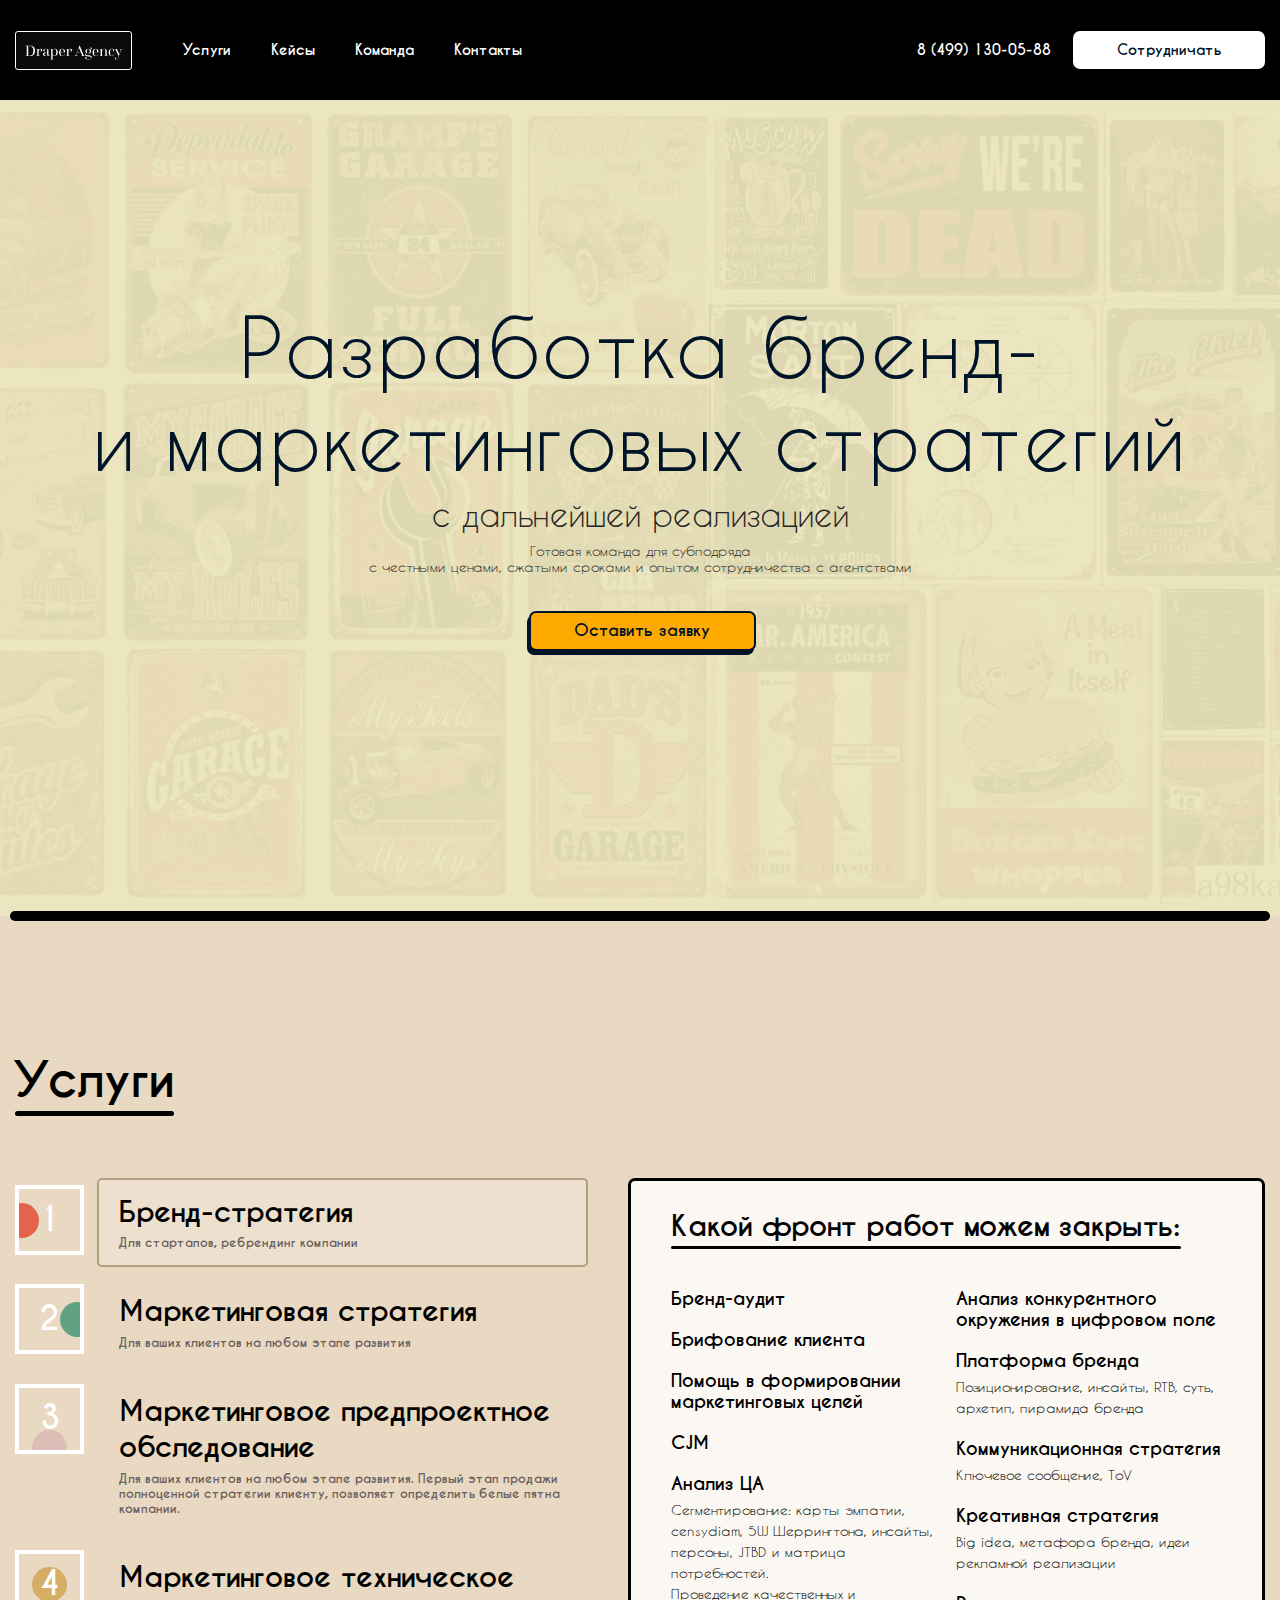
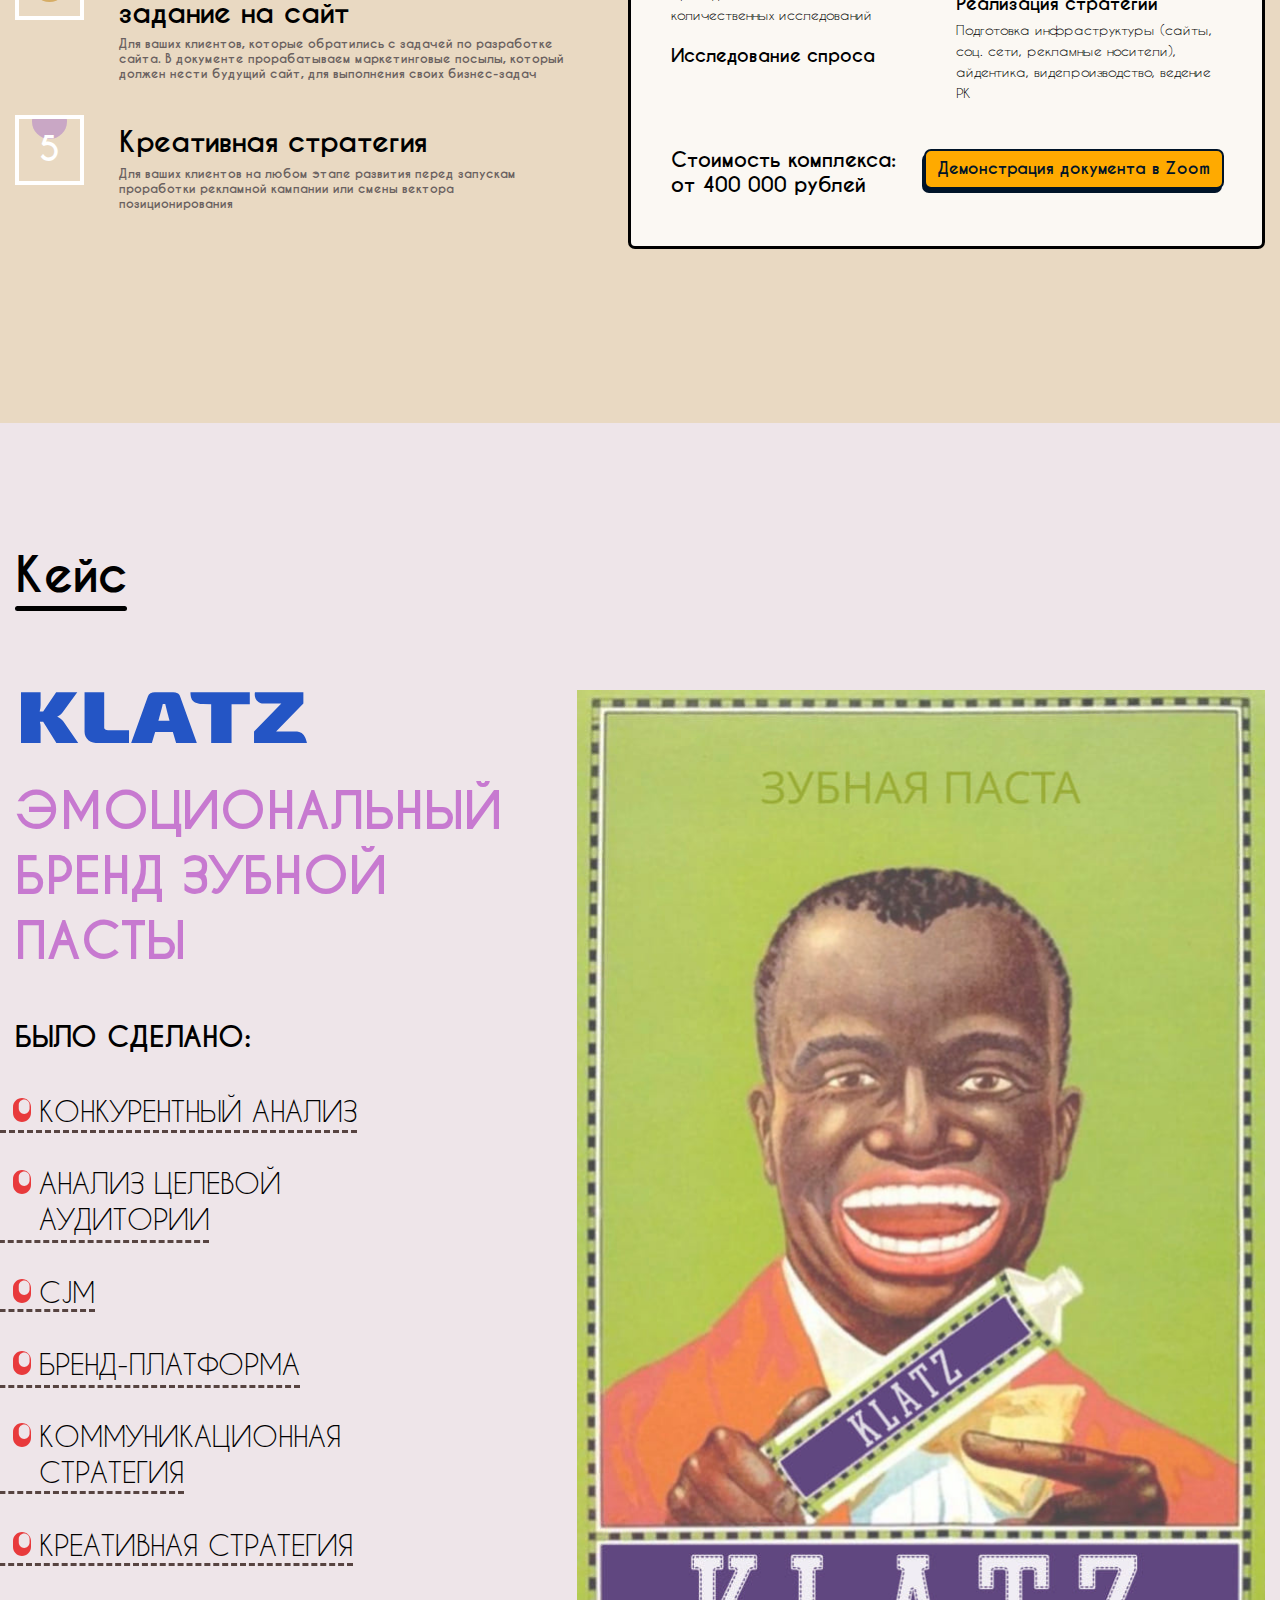
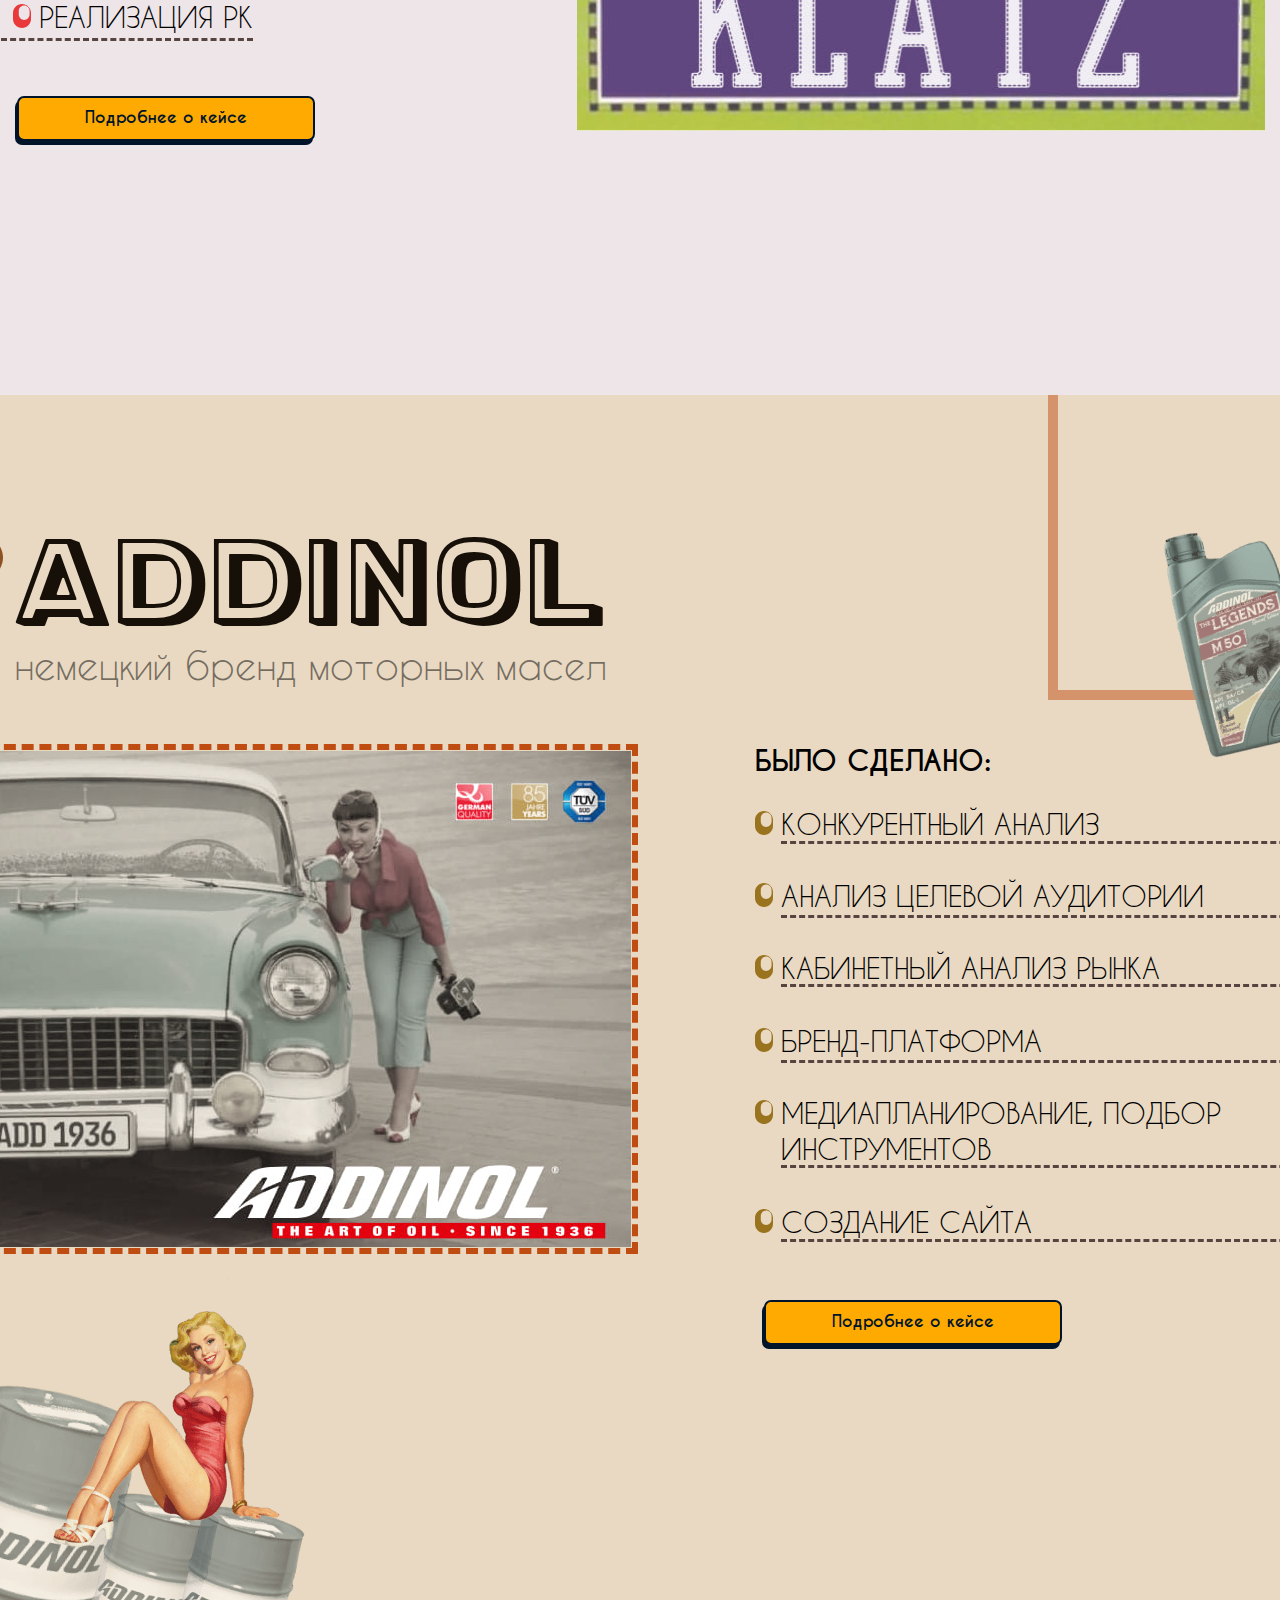
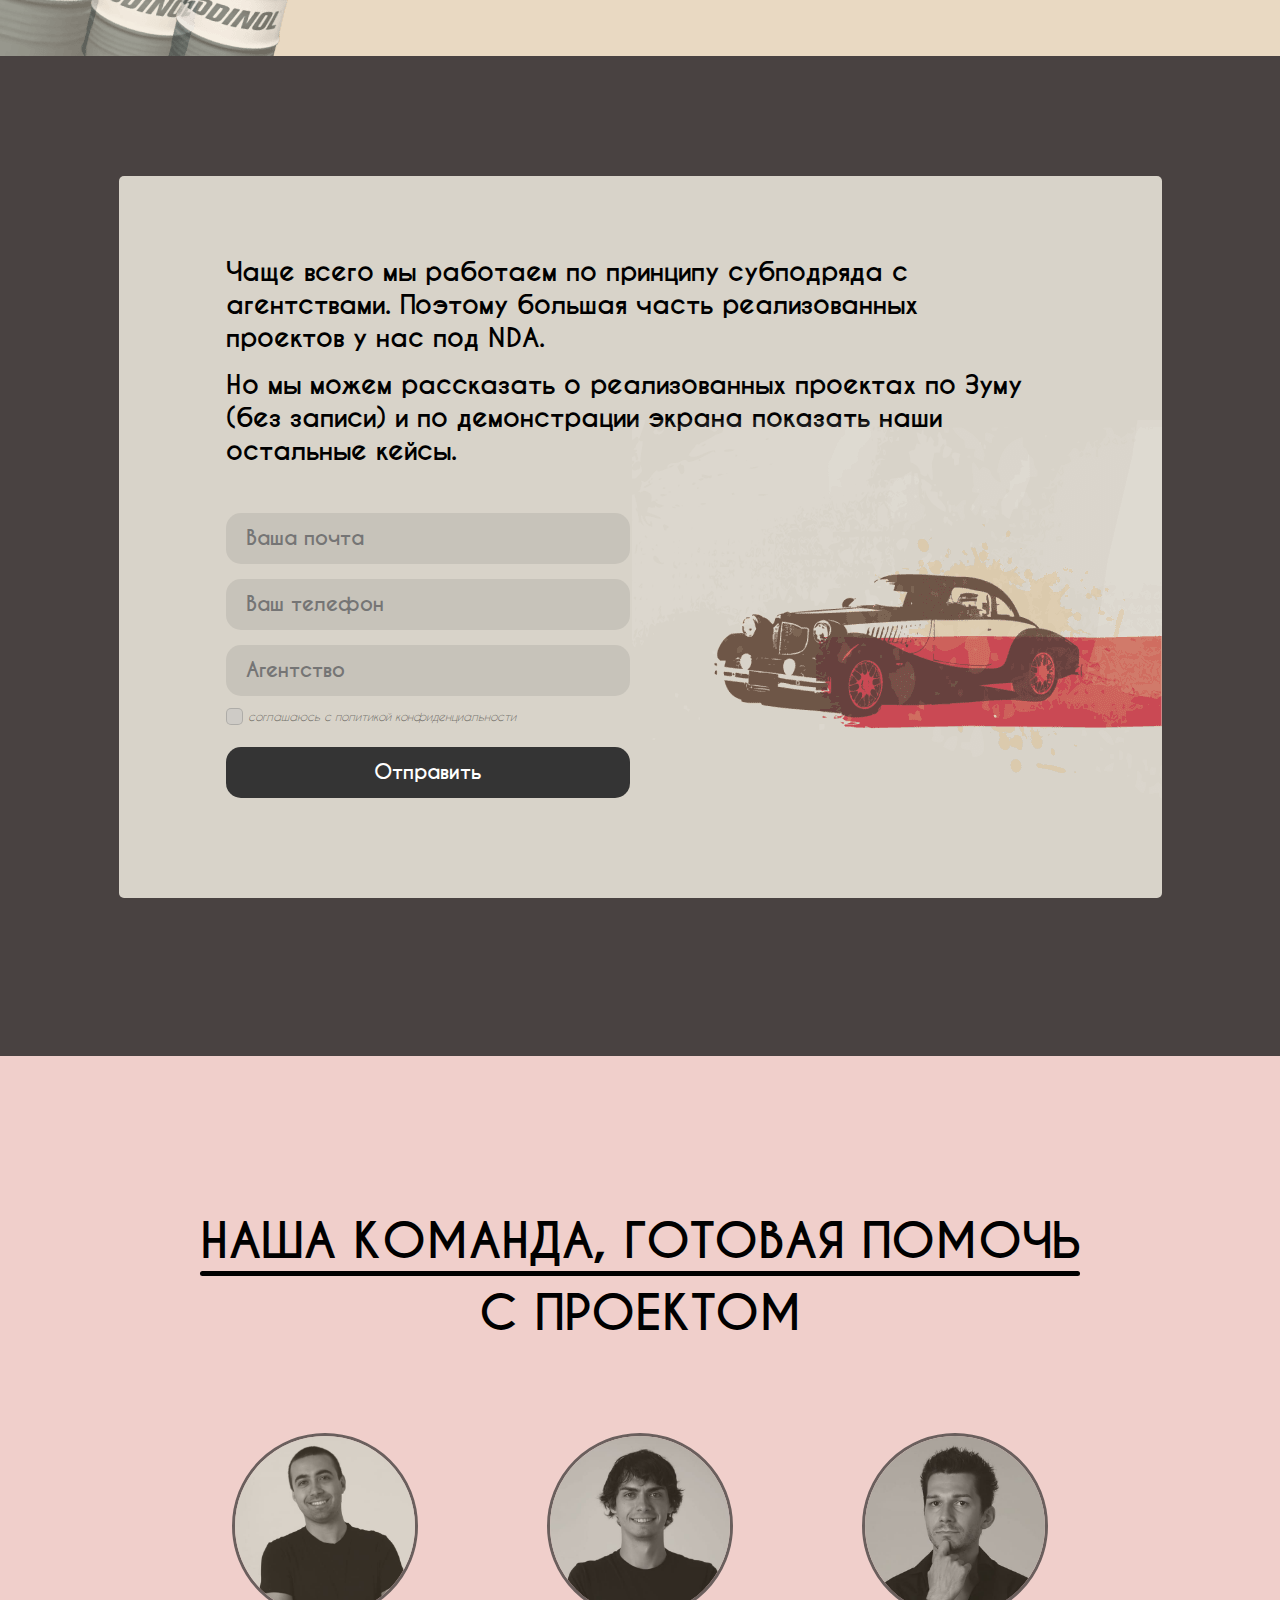
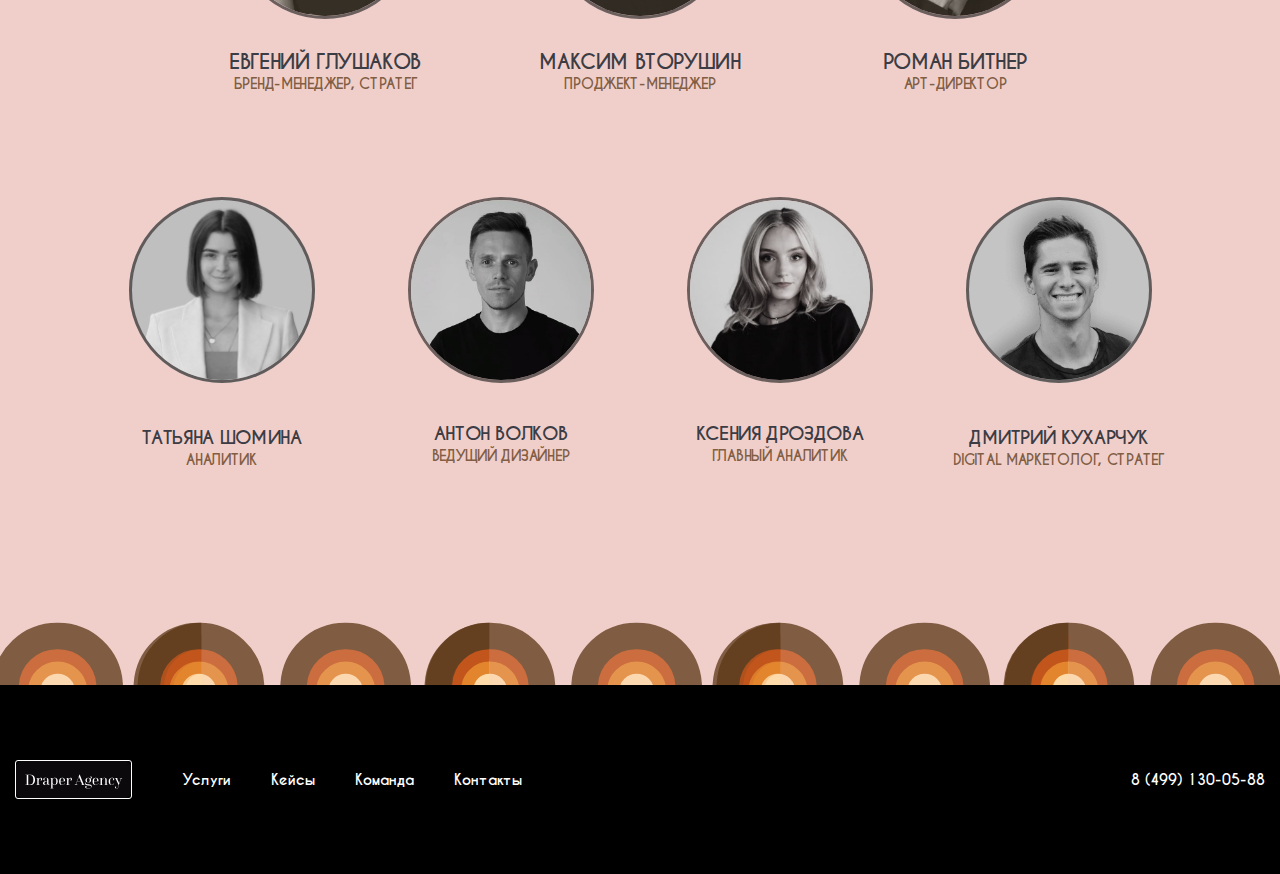
==== index.html @ b811b009 "fix" ====
<!DOCTYPE html>
<html lang="en">
<head>
    <meta charset="UTF-8">
    <meta http-equiv="X-UA-Compatible" content="IE=edge">
    <meta name="viewport" content="width=device-width, initial-scale=1.0">
    <link rel="stylesheet" href="./css/main.css">
	<link rel="stylesheet" type="text/css" href="./css/slick.css" />
    <title>Draper Agency</title>
</head>
<body>
    <div class="nav__wrapper wrapper">
        <div class="nav container">
            <div class="nav__left">
                <a href="./index.html" class="nav__logo"></a>
                <ul class="nav__list">
                    <li class="servicesLink"><a href="./index.html#services">Услуги</a></li>
                    <li class="casesLink"><a href="./index.html#cases">Кейсы</a></li>
                    <li class="teamLink"><a href="./index.html#team">Команда</a></li>
                    <li class="contactsLink"><a href="./index.html#contacts">Контакты</a></li>
                </ul>
            </div>
            <div class="nav__right">
                <a href="tel:+74991300588" class="phone">8 (499) 130-05-88</a>
                <a href="./index.html#contacts" class="contactsLink btn">Сотрудничать</a>
				<div class="burger">
					<div class="burger__icon"></div>
				</div>
            </div>
        </div>
		<div class="mobileNav__wrapper hidden">
			<ul>
                <li><a href="tel:+74991300588">8 (499) 130-05-88</a></li>
                <li class="servicesLink"><a href="./index.html#services">Услуги</a></li>
                <li class="casesLink"><a href="./index.html#cases">Кейсы</a></li>
                <li class="teamLink"><a href="./index.html#team">Команда</a></li>
                <li class="contactsLink"><a href="./index.html#contacts">Контакты</a></li>
			</ul>
		</div>
    </div>
    <div class="header__wrapper wrapper">
        <div class="header container">
            <h1>
                Разработка бренд-<br> и маркетинговых стратегий
            </h1>
            <p class="header__subtitle">
                с дальнейшей реализацией
            </p>
            <p class="header__p">
                Готовая команда для субподряда 
                <br>с честными ценами, сжатыми сроками и опытом сотрудничества с агентствами

            </p>
            <div class="btn btn_action contactsLink">Оставить заявку</div>
        </div>
    </div>
    <div class="services__wrapper wrapper" id="services">
        <div class="services container">
            <h2>Услуги</h2>
            <div>
                <ul class="services__links">
                    <li class="link active" id="brandStrategyLink">
                        <div class="link__num">1</div>
                        <div class="link__block">
                            <p class="link__title">
                                Бренд-стратегия
                            </p>
                            <p class="link__p">
                                Для стартапов, ребрендинг компании
                            </p>
                        </div>
                    </li>
                    <li class="link" id="markStrategyLink">
                        <div class="link__num">2</div>
                        <div class="link__block">
                            <p class="link__title">
                                Маркетинговая стратегия
                            </p>
                            <p class="link__p">
                                Для ваших клиентов на любом этапе развития
                            </p>
                        </div>
                    </li>
                    <li class="link" id="markAnalysisLink">
                        <div class="link__num">3</div>
                        <div class="link__block">
                            <p class="link__title">
                                Маркетинговое предпроектное обследование
                            </p>
                            <p class="link__p">
                                Для ваших клиентов на любом этапе развития. Первый этап продажи полноценной стратегии клиенту, позволяет определить белые пятна компании.  
                            </p>
                        </div>
                    </li>
                    <li class="link" id="markTzLink">
                        <div class="link__num">4</div>
                        <div class="link__block">
                            <p class="link__title">
                                Маркетинговое техническое задание на сайт
                            </p>
                            <p class="link__p">
                                Для ваших клиентов, которые обратились с задачей по разработке сайта. В документе прорабатываем маркетинговые посылы, который должен нести будущий сайт, для выполнения своих бизнес-задач
                            </p>
                        </div>
                    </li>
                    <li class="link" id="creativeStrategyLink">
                        <div class="link__num">5</div>
                        <div class="link__block">
                            <p class="link__title">
                                Креативная стратегия
                            </p>
                            <p class="link__p">
                                Для ваших клиентов на любом этапе развития перед запускам проработки рекламной кампании или смены вектора позиционирования
                            </p>
                        </div>
                    </li>
                </ul>
                <div class="services__content notSlick">
                    <div class="active" id="brandStrategy">
                        <p class="title">
                            Какой фронт работ можем закрыть:
                        </p>
                        <div class="text">
                            <ul>
                                <li>
                                    <p class="title">Бренд-аудит</p>
                                </li>
                                <li>
                                    <p class="title">Брифование клиента</p>
                                </li>
                                <li>
                                    <p class="title">Помощь в формировании маркетинговых целей</p>
                                </li>
                                <li>
                                    <p class="title">CJM</p>
                                </li>
                                <li>
                                    <p class="title">Анализ ЦА</p>
                                    <p class="text">
                                        Сегментирование: карты эмпатии, censydiam, 5W Шеррингтона, инсайты, персоны, JTBD и матрица потребностей. 
                                        <br>Проведение качественных и количественных исследований
                                    </p>
                                </li>
                                <li>
                                    <p class="title">Исследование спроса</p>
                                </li>
                            </ul>
                            <ul>
                                <li>
                                    <p class="title">
                                        Анализ конкурентного окружения в цифровом поле
                                    </p>
                                </li>
                                <li>
                                    <p class="title">
                                        Платформа бренда
                                    </p>
                                    <p class="text">
                                        Позиционирование, инсайты, RTB, суть, архетип, пирамида бренда
                                    </p>
                                </li>
                                <li>
                                    <p class="title">
                                        Коммуникационная стратегия
                                    </p>
                                    <p class="text">
                                        Ключевое сообщение, ToV
                                    </p>
                                </li>
                                <li>
                                    <p class="title">
                                        Креативная стратегия
                                    </p>
                                    <p class="text">
                                        Big idea, метафора бренда, идеи рекламной реализации
                                    </p>
                                </li>
                                <li>
                                    <p class="title">
                                        Реализация стратегии
                                    </p>
                                    <p class="text">
                                        Подготовка инфраструктуры (сайты, соц. сети, рекламные носители), айдентика, видепроизводство, ведение РК
                                    </p>
                                </li>
                            </ul>
                        </div>
                        <div class="bottom">
                            <p class="price">
                                Стоимость комплекса: <br>от 400 000 рублей
                            </p>
                            <div class="btn_action">
                                Демонстрация документа в Zoom
                            </div>
                        </div>
                    </div>
                    <div id="markStrategy">
                        <p class="title">
                            Какой фронт работ можем закрыть:
                        </p>
                        
                        <div class="text">
                            <ul>
                                <li>
                                    <p class="title">Брифование клиента</p>
                                </li>
                                <li>
                                    <p class="title">Помощь в формировании маркетинговых целей</p>
                                </li>
                                <li>
                                    <p class="title">CJM</p>
                                </li>
                                <li>
                                    <p class="title">Анализ ЦА</p>
                                    <p class="text">
                                        Сегментирование: карты эмпатии, censydiam, 5W Шеррингтона, инсайты, персоны, JTBD и матрица потребностей. 
                                        <br>Проведение качественных и количественных исследований
                                    </p>
                                </li>
                            </ul>
                            <ul>
                                <li>
                                    <p class="title">Исследование спроса</p>
                                </li>
                                <li>
                                    <p class="title">
                                        Анализ конкурентного окружения в цифровом поле
                                    </p>
                                </li>
                                <li>
                                    <p class="title">
                                        Медиапланирование, подбор инструментария
                                    </p>
                                </li>
                                <li>
                                    <p class="title">
                                        Реализация стратегии
                                    </p>
                                    <p class="text">
                                        Подготовка инфраструктуры (сайты, соц. сети, рекламные носители), айдентика, видепроизводство, ведение РК
                                    </p>
                                </li>
                            </ul>
                        </div>
                        <div class="bottom">
                            <p class="price">
                                Стоимость комплекса: <br>от 250 000 рублей
                            </p>
                            <div class="btn_action">
                                Демонстрация документа в Zoom
                            </div>
                        </div>
                    </div>
                    <div id="markAnalysis">
                        <p class="title">
                            Какой фронт работ можем закрыть:
                        </p>
                        <div class="text">
                            <ul>
                                <li>
                                    <p class="title">Брифование клиента</p>
                                </li>
                                <li>
                                    <p class="title">Помощь в формировании маркетинговых целей</p>
                                </li>
                                <li>
                                    <p class="title">Анализ вводных по компании без проведения исследований:</p>
                                    <p class="text">
                                        сбор имеющихся данных от клиента и кабинетный сбор данных из открытого доступа: описание сильных и слабых сторон компании, анализ текущих активностей, агрегирование данных о ЦА, конкурентах и спросе
                                    </p>
                                </li>
                            </ul>
                            <ul>
                                <li>
                                    <p class="title">
                                        Векторное обозначение слабых мест для проработки в полноценной стратегии
                                    </p>
                                </li>
                                <li>
                                    <p class="title">
                                        Дорожная карта дальнейших шагов
                                    </p>
                                </li>
                            </ul>
                        </div>
                        <div class="bottom">
                            <p class="price">
                                Стоимость комплекса: <br>от 150 000 рублей
                            </p>
                            <div class="btn_action">
                                Демонстрация документа в Zoom
                            </div>
                        </div>
                    </div>
                    <div id="markTz">
                        <p class="title">
                            Какой фронт работ можем закрыть:
                        </p>
                        <div class="text">
                            <ul>
                                <li>
                                    <p class="title">Брифование клиента</p>
                                </li>
                                <li>
                                    <p class="title">Анализ вводных по компании без проведения исследований:</p>
                                    <p class="text">
                                        сбор имеющихся данных от клиента и кабинетный сбор данных из открытого доступа: описание сильных и слабых сторон компании, анализ текущих активностей, агрегирование данных о ЦА, конкурентах и спросе
                                    </p>
                                </li>
                            </ul>
                            <ul>
                                <li>
                                    <p class="title">
                                        Проработка структуры и разделов сайта
 
                                    </p>
                                </li>
                                <li>
                                    <p class="title">
                                        Проработка страниц сайта
                                    </p>
                                    <p class="text">
                                        Описание контентных особенностей страниц с учетом ожиданий пользователей и отстройки от конкурентов
                                    </p>
                                </li>
                            </ul>
                        </div>
                        <div class="bottom">
                            <p class="price">
                                Стоимость комплекса: <br>от 300 000 рублей
                            </p>
                            <div class="btn_action">
                                Демонстрация документа в Zoom
                            </div>
                        </div>
                    </div>
                    <div id="creativeStrategy">
                        <p class="title">
                            Какой фронт работ можем закрыть:
                        </p>
                        <div class="text">
                            <ul>
                                <li>
                                    <p class="title">Брифование клиента</p>
                                </li>
                                <li>
                                    <p class="title">Помощь в формировании маркетинговых целей рекламной кампании</p>
                                </li>
                                <li>
                                    <p class="title">Анализ вводных по компании без проведения исследований:</p>
                                    <p class="text">
                                        сбор имеющихся данных от клиента и кабинетный сбор данных из открытого доступа: описание сильных и слабых сторон компании, анализ текущих активностей, агрегирование данных о ЦА, конкурентах и спросе
                                    </p>
                                </li>
                            </ul>
                            <ul>
                                <li>
                                    <p class="title">
                                        Коммуникационная стратегия
                                    </p>
                                    <p class="text">
                                        Ключевое сообщение, ToV
                                    </p>
                                </li>
                                <li>
                                    <p class="title">
                                        SMM стратегия
                                    </p>
                                </li>
                                <li>
                                    <p class="title">
                                        Креативная стратегия
                                    </p>
                                    <p class="text">
                                        Big idea, метафора бренда, идеи рекламной реализации
                                    </p>
                                </li>
                                <li>
                                    <p class="title">
                                        Реализация стратегии, спецпроекты
                                    </p>
                                    <p class="text">
                                        Предпродакшн, реализация, постпродакшн
                                    </p>
                                </li>
                            </ul>
                        </div>
                        <div class="bottom">
                            <p class="price">
                                Стоимость комплекса: <br>от 150 000 рублей
                            </p>
                            <div class="btn_action">
                                Демонстрация документа в Zoom
                            </div>
                        </div>
                    </div>
                </div>
                <div class="services__content slick">
                    <div class="slick__elem">
                        <div class="active" id="brandStrategy">
                            <p class="title">
                                Какой фронт работ можем закрыть:
                            </p>
                            <div class="text">
                                <ul>
                                    <li>
                                        <p class="title">Бренд-аудит</p>
                                    </li>
                                    <li>
                                        <p class="title">Брифование клиента</p>
                                    </li>
                                    <li>
                                        <p class="title">Помощь в формировании маркетинговых целей</p>
                                    </li>
                                    <li>
                                        <p class="title">CJM</p>
                                    </li>
                                    <li>
                                        <p class="title hasText">Анализ ЦА</p>
                                        <p class="text hidden">
                                            Сегментирование: карты эмпатии, censydiam, 5W Шеррингтона, инсайты, персоны, JTBD и матрица потребностей. 
                                            <br>Проведение качественных и количественных исследований
                                        </p>
                                    </li>
                                    <li>
                                        <p class="title">Исследование спроса</p>
                                    </li>
                                </ul>
                                <ul>
                                    <li>
                                        <p class="title">
                                            Анализ конкурентного окружения в цифровом поле
                                        </p>
                                    </li>
                                    <li>
                                        <p class="title hasText">
                                            Платформа бренда
                                        </p>
                                        <p class="text hidden">
                                            Позиционирование, инсайты, RTB, суть, архетип, пирамида бренда
                                        </p>
                                    </li>
                                    <li>
                                        <p class="title hasText">
                                            Коммуникационная стратегия
                                        </p>
                                        <p class="text hidden">
                                            Ключевое сообщение, ToV
                                        </p>
                                    </li>
                                    <li>
                                        <p class="title hasText">
                                            Креативная стратегия
                                        </p>
                                        <p class="text hidden">
                                            Big idea, метафора бренда, идеи рекламной реализации
                                        </p>
                                    </li>
                                    <li>
                                        <p class="title hasText">
                                            Реализация стратегии
                                        </p>
                                        <p class="text hidden">
                                            Подготовка инфраструктуры (сайты, соц. сети, рекламные носители), айдентика, видепроизводство, ведение РК
                                        </p>
                                    </li>
                                </ul>
                            </div>
                            <div class="bottom">
                                <p class="price">
                                    Стоимость комплекса: <br>от 400 000 рублей
                                </p>
                                <div class="btn_action">
                                    Демонстрация документа в Zoom
                                </div>
                            </div>
                        </div>
                    </div>
                    <div class="slick__elem">
                        <div class="active" id="markStrategy">
                            <p class="title">
                                Какой фронт работ можем закрыть:
                            </p>
                            
                            <div class="text">
                                <ul>
                                    <li>
                                        <p class="title">Брифование клиента</p>
                                    </li>
                                    <li>
                                        <p class="title">Помощь в формировании маркетинговых целей</p>
                                    </li>
                                    <li>
                                        <p class="title">CJM</p>
                                    </li>
                                    <li>
                                        <p class="title hasText">Анализ ЦА</p>
                                        <p class="text hidden">
                                            Сегментирование: карты эмпатии, censydiam, 5W Шеррингтона, инсайты, персоны, JTBD и матрица потребностей. 
                                            <br>Проведение качественных и количественных исследований
                                        </p>
                                    </li>
                                </ul>
                                <ul>
                                    <li>
                                        <p class="title">Исследование спроса</p>
                                    </li>
                                    <li>
                                        <p class="title">
                                            Анализ конкурентного окружения в цифровом поле
                                        </p>
                                    </li>
                                    <li>
                                        <p class="title">
                                            Медиапланирование, подбор инструментария
                                        </p>
                                    </li>
                                    <li>
                                        <p class="title hasText">
                                            Реализация стратегии
                                        </p>
                                        <p class="text hidden">
                                            Подготовка инфраструктуры (сайты, соц. сети, рекламные носители), айдентика, видепроизводство, ведение РК
                                        </p>
                                    </li>
                                </ul>
                            </div>
                            <div class="bottom">
                                <p class="price">
                                    Стоимость комплекса: <br>от 250 000 рублей
                                </p>
                                <div class="btn_action">
                                    Демонстрация документа в Zoom
                                </div>
                            </div>
                        </div>
                    </div>
                    <div class="slick__elem">
                        <div class="active" id="markAnalysis">
                            <p class="title">
                                Какой фронт работ можем закрыть:
                            </p>
                            <div class="text">
                                <ul>
                                    <li>
                                        <p class="title">Брифование клиента</p>
                                    </li>
                                    <li>
                                        <p class="title">Помощь в формировании маркетинговых целей</p>
                                    </li>
                                    <li>
                                        <p class="title hasText">Анализ вводных по компании без проведения исследований:</p>
                                        <p class="text hidden">
                                            сбор имеющихся данных от клиента и кабинетный сбор данных из открытого доступа: описание сильных и слабых сторон компании, анализ текущих активностей, агрегирование данных о ЦА, конкурентах и спросе
                                        </p>
                                    </li>
                                </ul>
                                <ul>
                                    <li>
                                        <p class="title">
                                            Векторное обозначение слабых мест для проработки в полноценной стратегии
                                        </p>
                                    </li>
                                    <li>
                                        <p class="title">
                                            Дорожная карта дальнейших шагов
                                        </p>
                                    </li>
                                </ul>
                            </div>
                            <div class="bottom">
                                <p class="price">
                                    Стоимость комплекса: <br>от 150 000 рублей
                                </p>
                                <div class="btn_action">
                                    Демонстрация документа в Zoom
                                </div>
                            </div>
                        </div>
                    </div>
                    <div class="slick__elem">
                        <div class="active" id="markTz">
                            <p class="title">
                                Какой фронт работ можем закрыть:
                            </p>
                            <div class="text">
                                <ul>
                                    <li>
                                        <p class="title">Брифование клиента</p>
                                    </li>
                                    <li>
                                        <p class="title hasText">Анализ вводных по компании без проведения исследований:</p>
                                        <p class="text hidden">
                                            сбор имеющихся данных от клиента и кабинетный сбор данных из открытого доступа: описание сильных и слабых сторон компании, анализ текущих активностей, агрегирование данных о ЦА, конкурентах и спросе
                                        </p>
                                    </li>
                                </ul>
                                <ul>
                                    <li>
                                        <p class="title">
                                            Проработка структуры и разделов сайта

                                        </p>
                                    </li>
                                    <li>
                                        <p class="title hasText">
                                            Проработка страниц сайта
                                        </p>
                                        <p class="text hidden">
                                            Описание контентных особенностей страниц с учетом ожиданий пользователей и отстройки от конкурентов
                                        </p>
                                    </li>
                                </ul>
                            </div>
                            <div class="bottom">
                                <p class="price">
                                    Стоимость комплекса: <br>от 300 000 рублей
                                </p>
                                <div class="btn_action">
                                    Демонстрация документа в Zoom
                                </div>
                            </div>
                        </div>
                    </div>
                    <div class="slick__elem">
                        <div class="active" id="creativeStrategy">
                            <p class="title">
                                Какой фронт работ можем закрыть:
                            </p>
                            <div class="text">
                                <ul>
                                    <li>
                                        <p class="title">Брифование клиента</p>
                                    </li>
                                    <li>
                                        <p class="title">Помощь в формировании маркетинговых целей рекламной кампании</p>
                                    </li>
                                    <li>
                                        <p class="title hasText">Анализ вводных по компании без проведения исследований:</p>
                                        <p class="text hidden">
                                            сбор имеющихся данных от клиента и кабинетный сбор данных из открытого доступа: описание сильных и слабых сторон компании, анализ текущих активностей, агрегирование данных о ЦА, конкурентах и спросе
                                        </p>
                                    </li>
                                </ul>
                                <ul>
                                    <li>
                                        <p class="title hasText">
                                            Коммуникационная стратегия
                                        </p>
                                        <p class="text hidden">
                                            Ключевое сообщение, ToV
                                        </p>
                                    </li>
                                    <li>
                                        <p class="title">
                                            SMM стратегия
                                        </p>
                                    </li>
                                    <li>
                                        <p class="title hasText">
                                            Креативная стратегия
                                        </p>
                                        <p class="text hidden">
                                            Big idea, метафора бренда, идеи рекламной реализации
                                        </p>
                                    </li>
                                    <li>
                                        <p class="title hasText">
                                            Реализация стратегии, спецпроекты
                                        </p>
                                        <p class="text hidden">
                                            Предпродакшн, реализация, постпродакшн
                                        </p>
                                    </li>
                                </ul>
                            </div>
                            <div class="bottom">
                                <p class="price">
                                    Стоимость комплекса: <br>от 150 000 рублей
                                </p>
                                <div class="btn_action">
                                    Демонстрация документа в Zoom
                                </div>
                            </div>
                        </div>
                    </div>
                </div>
            </div>
        </div>
    </div>
    <div class="klatz__wrapper wrapper" id="cases">
        <div class="klatz container">
            <h2>Кейс</h2>
            <div>
                <div class="klatz__left caseBlock">
                    <div class="klatz__logo"></div>
                    <p class="title">
                        Эмоциональный бренд зубной пасты
                    </p>
                    <p class="ulTitle">
                        Было сделано:
                    </p>
                    <ul>
                        <li>Конкурентный анализ</li>
                        <li>Анализ целевой аудитории</li>
                        <li>CJM</li>
                        <li>Бренд-Платформа</li>
                        <li>Коммуникационная стратегия</li>
                        <li>Креативная стратегия</li>
                        <li>Реализация РК</li>
                    </ul>
                    <a target="_blank" href="./klatz.html" class="btn_action">Подробнее о кейсе</a>
                </div>
                <img src="./images/klatz__img.jpg" alt="klatz">
            </div>
        </div>
    </div>
    <div class="addinol__wrapper wrapper">
        <div class="addinol__oil"></div>
        <div class="addinol__girl"></div>
        <div class="addinol container">
            <p class="addinol__title">Addinol</p>
            <p class="addinol__subtitle">
                немецкий бренд моторных масел
            </p>
            <div>
                <img src="./images/addinol__img.jpg" alt="addinol">
                <div class="addinol__right caseBlock">
                    <p class="ulTitle">
                        Было сделано:
                    </p>
                    <ul>
                        <li>Конкурентный анализ</li>
                        <li>Анализ целевой аудитории</li>
                        <li>Кабинетный анализ рынка</li>
                        <li>Бренд-Платформа</li>
                        <li>Медиапланирование, подбор инструментов</li>
                        <li>Создание сайта</li>
                    </ul>
                    <a target="_blank" href="./addinol.html" class="btn_action">Подробнее о кейсе</a>
                </div>
            </div>
        </div>
    </div>
    <div class="contacts__wrapper wrapper" id="contacts">
        <div class="contacts">
            <p>
                Чаще всего мы работаем по принципу субподряда с агентствами. Поэтому большая часть реализованных проектов у нас под NDA. 
            </p>
            <p>
                Но мы можем рассказать о реализованных проектах по Зуму (без записи) и по демонстрации экрана показать наши остальные кейсы. 
            </p>
            <form action="#">
                <input type="text" name="name" placeholder="Ваша почта">
                <input type="text" name="phone" placeholder="Ваш телефон">
                <input type="text" name="agency" placeholder="Агентство">
                <div class="label">
                    <input type="checkbox" name="agreement" id="agreement">
                    <label for="agreement">соглашаюсь с политикой конфиденциальности</label>
                </div>
                <input type="submit" value="Отправить">
            </form>
            <div class="contacts__img"></div>
        </div>
    </div>
    <div class="team__wrapper wrapper" id="team">
        <div class="team container">
            <h2>Наша команда, готовая помочь<br>с проектом</h2>
            <div class="team__list">
                <div>
                    <img src="./images/team__1.jpg" alt="Евгений Глушаков">
                    <p class="name">Евгений Глушаков</p>
                    <p class="status">Бренд-менеджер, стратег</p>
                </div>
                <div>
                    <img src="./images/team__2.jpg" alt="Максим Вторушин">
                    <p class="name">Максим Вторушин</p>
                    <p class="status">Проджект-менеджер</p>
                </div>
                <div>
                    <img src="./images/team__3.jpg" alt="Роман Битнер">
                    <p class="name">Роман Битнер</p>
                    <p class="status">Арт-директор</p>
                </div>
                <div>
                    <div>
                        <img src="./images/team__4.png" alt="Татьяна Шомина">
                    </div>
                    <p class="name">Татьяна Шомина</p>
                    <p class="status">Аналитик</p>
                </div>
                <div>
                    <img src="./images/team__5.jpg" alt="Антон Волков">
                    <p class="name">Антон Волков</p>
                    <p class="status">Ведущий дизайнер</p>
                </div>
                <div>
                    <img src="./images/team__6.jpg" alt="Ксения Дроздова">
                    <p class="name">Ксения Дроздова</p>
                    <p class="status">Главный аналитик</p>
                </div>
                <div>
                    <div>
                        <img src="./images/team__7.png" alt="Дмитрий Кухарчук">
                    </div>
                    <p class="name">Дмитрий Кухарчук</p>
                    <p class="status">Digital маркетолог, стратег</p>
                </div>
            </div>
        </div>
        <div class="team__bottom">
        </div>
    </div>
    <div class="footer__wrapper wrapper">
        <div class="footer container">
            <div class="footer__left">
                <a href="./index.html" class="footer__logo"></a>
                <ul class="footer__list">
                    <li class="servicesLink"><a href="./index.html#services">Услуги</a></li>
                    <li class="casesLink"><a href="./index.html#cases">Кейсы</a></li>
                    <li class="teamLink"><a href="./index.html#team">Команда</a></li>
                    <li class="contactsLink"><a href="./index.html#contacts">Контакты</a></li>
                </ul>
            </div>
            <div class="footer__right">
                <a href="tel:+74991300588" class="phone">8 (499) 130-05-88</a>
            </div>
        </div>
    </div>
</body>
<script type="text/javascript" src="./js/jquery.js"></script>
<script type="text/javascript" src="./js/slick.min.js"></script>
<script src="./js/index.js"></script>
</html>
---- css/main.css ----
/*! normalize.css v8.0.1 | MIT License | github.com/necolas/normalize.css */html{line-height:1.15;-webkit-text-size-adjust:100%}body{margin:0}main{display:block}h1{font-size:2em;margin:0.67em 0}hr{box-sizing:content-box;height:0;overflow:visible}pre{font-family:monospace, monospace;font-size:1em}a{background-color:transparent}abbr[title]{border-bottom:none;text-decoration:underline;text-decoration:underline dotted}b,strong{font-weight:bolder}code,kbd,samp{font-family:monospace, monospace;font-size:1em}small{font-size:80%}sub,sup{font-size:75%;line-height:0;position:relative;vertical-align:baseline}sub{bottom:-0.25em}sup{top:-0.5em}img{border-style:none}button,input,optgroup,select,textarea{font-family:inherit;font-size:100%;line-height:1.15;margin:0}button,input{overflow:visible}button,select{text-transform:none}button,[type="button"],[type="reset"],[type="submit"]{-webkit-appearance:button}button::-moz-focus-inner,[type="button"]::-moz-focus-inner,[type="reset"]::-moz-focus-inner,[type="submit"]::-moz-focus-inner{border-style:none;padding:0}button:-moz-focusring,[type="button"]:-moz-focusring,[type="reset"]:-moz-focusring,[type="submit"]:-moz-focusring{outline:1px dotted ButtonText}fieldset{padding:0.35em 0.75em 0.625em}legend{box-sizing:border-box;color:inherit;display:table;max-width:100%;padding:0;white-space:normal}progress{vertical-align:baseline}textarea{overflow:auto}[type="checkbox"],[type="radio"]{box-sizing:border-box;padding:0}[type="number"]::-webkit-inner-spin-button,[type="number"]::-webkit-outer-spin-button{height:auto}[type="search"]{-webkit-appearance:textfield;outline-offset:-2px}[type="search"]::-webkit-search-decoration{-webkit-appearance:none}::-webkit-file-upload-button{-webkit-appearance:button;font:inherit}details{display:block}summary{display:list-item}template{display:none}[hidden]{display:none}html{box-sizing:border-box}*,*::before,*::after{box-sizing:inherit}a{color:inherit;text-decoration:none}a:hover,a:active,a:focus{color:inherit;text-decoration:underline}input{outline:none}body{overflow-y:scroll}body.fixed{overflow:hidden}@font-face{font-family:CaviarDreams;src:url("../fonts/CaviarDreams.ttf")}@font-face{font-family:CaviarDreams-Bold;src:url("../fonts/CaviarDreams_Bold.ttf")}@font-face{font-family:Docker;src:url("../fonts/Docker.ttf")}h1,h2,h3,h4,h5,h6,p{margin:0}h1{font-family:CaviarDreams;font-weight:400;letter-spacing:0.03em;font-size:80px;line-height:93px;text-align:center;color:#001429}h2{font-family:CaviarDreams-Bold;font-weight:700;line-height:61px;font-size:48px}p{font-family:CaviarDreams;font-weight:400}ul{padding:0}ul li{list-style:none}.clearfix::after{clear:both;content:'';display:table}.hide-text{overflow:hidden;padding:0;text-indent:101%;white-space:nowrap}.visually-hidden{border:0;clip:rect(0 0 0 0);height:1px;margin:-1px;overflow:hidden;padding:0;position:absolute;width:1px}.wrapper{width:100%}.container{max-width:calc(1250px + 10px);margin-left:auto;margin-right:auto;box-sizing:border-box;padding-left:5px;padding-right:5px;width:100%}@media (max-width: 1260px){.container{max-width:calc(960px + 10px)}}@media (max-width: 990px){.container{max-width:calc(768px + 10px)}}@media (max-width: 800px){.container{max-width:calc(100% - 20px)}}@media (max-width: 425px){.container{max-width:calc(100% - 20px)}}@media (max-width: 375px){.container{max-width:calc(100% - 5px)}}.caseBlock{width:510px;display:flex;flex-direction:column}@media (max-width: 990px){.caseBlock{align-items:center;width:100%;position:relative;z-index:2}}.caseBlock>.ulTitle{font-size:28px;line-height:35px;color:#000;margin-bottom:38px;text-transform:uppercase;font-family:CaviarDreams-Bold;font-weight:700}@media (max-width: 990px){.caseBlock>.ulTitle{margin-bottom:15px}}.caseBlock>ul{padding:0;margin:0;margin-bottom:28px;max-width:378px}@media (max-width: 800px){.caseBlock>ul{max-width:350px !important}}.caseBlock>ul li{position:relative;left:24px;width:fit-content;text-transform:uppercase;font-size:28px;line-height:36px;margin-bottom:36.4px;font-family:CaviarDreams;font-weight:400}@media (max-width: 990px){.caseBlock>ul li{font-size:24px}}.caseBlock>ul li:before{content:'';position:absolute;left:-26px;top:5px;width:18px;height:24px;background:url("../images/klatz__li.svg");background-size:contain;background-repeat:no-repeat;background-position:center center}.caseBlock>ul li:after{content:'';position:absolute;bottom:-6px;left:-120px;width:calc(100% + 120px);border-bottom:3px dashed #574441}@media (max-width: 990px){.caseBlock>ul li:after{left:-500px;width:calc(100% + 500px)}}.caseBlock .btn_action{width:298px;max-width:100%;height:45px}body{margin:0}@media (max-width: 990px){.fullscreen{cursor:zoom-in}}@media (max-width: 990px){.fullscreen__parent{position:relative;cursor:zoom-in}.fullscreen__parent:before{content:'';position:absolute;left:0;right:0;margin:auto;top:calc(50% - 30px);width:60px;height:60px;background:#fff;border-radius:50%;border:1px solid #000}.fullscreen__parent:after{content:'';position:absolute;left:0;right:0;margin:auto;top:calc(50% - 15px);width:30px;height:30px;background:url("../images/zoom.png");background-size:contain;background-repeat:no-repeat;background-position:center center}}.popup{position:fixed;height:100%;width:100%;top:0;left:0;display:none;text-align:center;overflow:scroll;z-index:1000}.popup_bg{background:rgba(0,0,0,0.3);position:fixed;z-index:1000;top:0;left:0;bottom:0;right:0;width:auto;height:auto}.popup_img{position:relative;z-index:1002;left:0;top:50%;transform:translate(0, -50%);max-height:90%}.popup_img{pointer-events:none}.btn_action{font-family:CaviarDreams-Bold;font-weight:700;display:flex;align-items:center;justify-content:center;width:227px;height:40px;background:#FFAA00;border:2px solid #001429;box-sizing:border-box;color:#001429;box-shadow:-2px 4px 0px #001429;border-radius:7px;transition:.5s;position:relative;left:2px;bottom:4px;cursor:pointer}.btn_action:hover{left:0px;bottom:0px;text-decoration:none;box-shadow:0px 0px 0px #001429}.nav{display:flex;justify-content:space-between;align-items:center;color:#fff;height:inherit}.nav__wrapper{position:fixed;top:0;height:100px;background:#000;z-index:999}.nav__wrapper .mobileNav__wrapper{background:#000;color:#fff;display:block}.nav__wrapper .mobileNav__wrapper.hidden{display:none}.nav__wrapper .mobileNav__wrapper ul{display:flex;flex-direction:column;align-items:center;justify-content:center;margin:0;padding:0}.nav__wrapper .mobileNav__wrapper ul li{list-style:none;font-family:CaviarDreams-Bold;font-weight:700;line-height:22px;font-size:14px;margin-bottom:15px}.nav__wrapper .mobileNav__wrapper ul .btn{font-family:CaviarDreams-Bold;font-weight:700;display:flex;align-items:center;justify-content:center;width:192px;height:38px;font-size:14px;background:#FFFFFF;border:2px solid rgba(255,255,255,0.2);box-sizing:border-box;color:#001429;border-radius:7px;transition:background-color .5s, border .5s, color .5s;cursor:pointer}.nav__wrapper .mobileNav__wrapper ul .btn:hover{color:#fff;border:2px solid #fff;background:#000}@media (min-width: 425px){.nav__wrapper .mobileNav__wrapper ul .btn{display:none}}.nav__left{display:flex;align-items:center}.nav__logo{width:117px;height:39px;background:url("../images/nav__logo.svg");background-size:contain;background-repeat:no-repeat;background-position:center center}.nav__list{font-family:CaviarDreams-Bold;font-weight:700;line-height:22px;font-size:14px;display:flex;align-items:center;justify-content:space-between;margin-left:51px}@media (max-width: 990px){.nav__list{display:none}}.nav__list li{cursor:pointer;margin-right:40px}.nav__list li:last-child{margin-right:0}.nav .burger{display:none;position:relative;align-items:center;justify-content:center;width:35px;height:30px;cursor:pointer;transition:.4s;z-index:1002;margin-left:20px}@media (max-width: 990px){.nav .burger{display:flex}}.nav .burger__icon{display:block;position:relative;bottom:8px;background:#fff;width:90%;height:2px;transition:.4s}.nav .burger__icon::after,.nav .burger__icon::before{content:"";display:block;position:absolute;background:#fff;width:100%;height:2px;transition:.4s;right:0}.nav .burger__icon::after{top:8px;width:80%}.nav .burger__icon::before{top:16px;width:50%}.nav .burger.active>.burger__icon{background:transparent}.nav .burger.active>.burger__icon::before,.nav .burger.active>.burger__icon::after{top:8px;width:100%}.nav .burger.active>.burger__icon::after{transform:rotate(-45deg);-webkit-transform:rotate(-45deg)}.nav .burger.active>.burger__icon::before{transform:rotate(45deg);-webkit-transform:rotate(45deg)}.nav__right{display:flex;align-items:center}.nav .phone{font-family:CaviarDreams-Bold;font-weight:700;line-height:16px;font-size:14px;margin-right:22px}@media (max-width: 990px){.nav .phone{display:none}}.nav .btn{font-family:CaviarDreams-Bold;font-weight:700;display:flex;align-items:center;justify-content:center;width:192px;height:38px;font-size:14px;background:#FFFFFF;border:2px solid rgba(255,255,255,0.2);box-sizing:border-box;color:#001429;border-radius:7px;transition:background-color .5s, border .5s, color .5s;cursor:pointer}.nav .btn:hover{color:#fff;border:2px solid #fff;background:#000}@media (max-width: 425px){.nav .btn{display:none}}.header{position:relative;z-index:2;display:flex;flex-direction:column;align-items:center;height:816px}@media (max-width: 990px){.header{height:fit-content;padding-top:100px;padding-bottom:100px}}.header:after{content:'';position:absolute;bottom:-5px;width:100%;height:10px;background:#000;border-radius:25px}@media (max-width: 990px){.header:after{bottom:0;height:5px}}.header__wrapper{margin-top:100px;background:#ebe5bd;z-index:1}@media (max-width: 990px){.header__wrapper{position:relative;overflow:hidden;height:fit-content}}.header__wrapper:before{content:'';position:absolute;display:block;width:100%;height:816px;background:url("../images/header__bg.png");background-size:cover;background-repeat:no-repeat;background-position:center center;z-index:2}.header h1{margin-bottom:10px;margin-top:200px}@media (max-width: 990px){.header h1{font-size:60px;line-height:normal;margin-top:0}}@media (max-width: 800px){.header h1{font-size:40px;line-height:normal}}.header__subtitle{font-family:CaviarDreams;font-weight:400;font-size:32px;line-height:37px;text-align:center;margin-bottom:10px;color:#272626}@media (max-width: 800px){.header__subtitle{font-size:20px;line-height:normal}}.header__p{font-family:CaviarDreams;font-weight:400;font-size:14px;line-height:16px;text-align:center;margin-bottom:40px;color:#272626}.services{padding-top:134px;padding-bottom:169px}@media (max-width: 990px){.services{padding-bottom:50px;padding-top:75px}}.services__wrapper{background:rgba(211,179,134,0.5)}.services h2{position:relative;display:inline-block;margin-bottom:67px}.services h2:after{content:'';position:absolute;bottom:-5px;left:0;width:100%;height:5px;background:#000;border-radius:25px}.services>div{display:flex;align-items:flex-start;justify-content:space-between}@media (max-width: 990px){.services>div{flex-direction:column;align-items:center}}.services__links{display:flex;flex-direction:column;max-width:573px;margin-right:40px;margin-top:0}@media (max-width: 990px){.services__links{margin-right:0px;min-width:100%;margin-bottom:0}}.services__links .link{width:100%;margin-bottom:10px;display:flex;align-items:flex-start;justify-content:flex-start;cursor:pointer}.services__links .link.active .link__block{background:rgba(255,255,255,0.2);border:2.2px solid rgba(123,94,53,0.5);box-sizing:border-box;border-radius:5px}@media (max-width: 990px){.services__links .link:not(.active){display:none}}.services__links .link__num{position:relative;top:7px;min-width:69px;min-height:70px;margin-right:13px;font-family:CaviarDreams-Bold;font-weight:700;font-size:32px;display:flex;align-items:center;justify-content:center;border:4px solid #fff;color:#fff;z-index:2;overflow:hidden}@media (max-width: 990px){.services__links .link__num{display:none}}.services__links .link__num:before{content:'';position:absolute;width:35px;height:35px;border-radius:50%;opacity:.8;z-index:-1}.services__links .link__block{width:100%;padding:15px 20px;border:2.2px solid transparent}@media (max-width: 990px){.services__links .link__block{min-height:156px;margin-left:50px;margin-right:50px}}@media (max-width: 800px){.services__links .link__block{min-height:109px;display:flex;align-items:center;justify-content:center;text-align:center}}.services__links .link__title{font-family:CaviarDreams-Bold;font-weight:700;font-size:28px;line-height:130%;margin-bottom:4px}@media (max-width: 800px){.services__links .link__title{font-size:18px}}.services__links .link__p{font-family:CaviarDreams-Bold;font-weight:700;font-size:12px;line-height:15px;color:#6A6160}@media (max-width: 800px){.services__links .link__p{display:none}}.services__links .link#brandStrategyLink .link__num:before{left:-15px;background:#E3452F}.services__links .link#markStrategyLink .link__num:before{right:-15px;background:#409472}.services__links .link#markAnalysisLink .link__num:before{bottom:-15px;background:#D7B6B1}.services__links .link#markTzLink .link__num:before{background:#D1A14D}.services__links .link#creativeStrategyLink .link__num:before{top:-15px;background:#C19AC6}@media (max-width: 990px){.services__content{width:100%}}.services__content>div,.services__content .slick__elem .active{display:none;flex-direction:column;width:100%;min-height:671px;padding:28px 40px 48px 40px;background:rgba(255,255,255,0.8);border:3px solid #000000;box-sizing:border-box;border-radius:7px}.services__content>div.active,.services__content .slick__elem .active.active{display:flex}.services__content>div>.title,.services__content .slick__elem .active>.title{position:relative;display:inline-block;width:fit-content;font-size:28px;line-height:35px;color:#030303;margin-bottom:44px;font-family:CaviarDreams-Bold;font-weight:700}.services__content>div>.title:after,.services__content .slick__elem .active>.title:after{content:'';position:absolute;bottom:-5px;left:0;width:100%;height:3px;background:#000;border-radius:25px}.services__content>div>.text,.services__content .slick__elem .active>.text{display:flex;justify-content:space-between;width:100%;min-height:435px;margin-bottom:25px}.services__content>div>.text ul,.services__content .slick__elem .active>.text ul{max-width:275px;margin:0;display:flex;flex-direction:column}.services__content>div>.text ul li,.services__content .slick__elem .active>.text ul li{margin-bottom:20px}.services__content>div>.text ul li .title,.services__content .slick__elem .active>.text ul li .title{font-family:CaviarDreams-Bold;font-weight:700;font-size:18px;line-height:21px}.services__content>div>.text ul li .text,.services__content .slick__elem .active>.text ul li .text{margin-top:5px;font-family:CaviarDreams;font-weight:400;font-size:14px;line-height:21px}.services__content>div>.text ul:first-child,.services__content .slick__elem .active>.text ul:first-child{margin-right:10px}@media (max-width: 990px){.services__content>div>.text ul:first-child,.services__content .slick__elem .active>.text ul:first-child{margin-right:0}}.services__content>div>.text ul:last-child,.services__content .slick__elem .active>.text ul:last-child{max-width:270px}.services__content>div>.bottom,.services__content .slick__elem .active>.bottom{display:flex;align-items:center;justify-content:space-between}@media (max-width: 800px){.services__content>div>.bottom,.services__content .slick__elem .active>.bottom{flex-direction:column}}.services__content>div>.bottom .price,.services__content .slick__elem .active>.bottom .price{font-family:CaviarDreams-Bold;font-weight:700;font-size:20px;line-height:25px}@media (max-width: 800px){.services__content>div>.bottom .price,.services__content .slick__elem .active>.bottom .price{margin-bottom:10px}}.services__content>div>.bottom .btn_action,.services__content .slick__elem .active>.bottom .btn_action{width:300px;height:40px}.services__content>div#markStrategy,.services__content .slick__elem .active#markStrategy{background:#d2e5f8}.services__content>div#markAnalysis,.services__content .slick__elem .active#markAnalysis{background:#e0ddde}.services__content>div#markTz,.services__content .slick__elem .active#markTz{background:#f4f1dc}.services__content>div#creativeStrategy,.services__content .slick__elem .active#creativeStrategy{background:#e4e4e4}@media (max-width: 990px){.services .notSlick{display:none}}@media (min-width: 990px){.services .slick{display:none}}.services .slick>div{display:block;background:transparent;border:none}.services .slick .slick-arrow{position:absolute !important;top:-200px !important}@media (max-width: 800px){.services .slick .slick-arrow{top:-160px !important}}.services .slick .slick-prev{left:0;background:transparent;border:0;color:transparent}.services .slick .slick-prev:before{content:'\27A4';display:block;font-size:30px;color:#000;transform:rotate(180deg);font-family:CaviarDreams-Bold;font-weight:700;position:relative;left:-15px}.services .slick .slick-next{right:0;background:transparent;border:0;color:transparent}.services .slick .slick-next:after{content:'\27A4';font-size:30px;color:#000;font-family:CaviarDreams-Bold;font-weight:700}.services .slick .slick-dots{position:absolute !important;top:-200px !important;left:0;right:0;margin:auto;width:100px;display:flex;justify-content:space-between}@media (max-width: 800px){.services .slick .slick-dots{top:-150px !important}}.services .slick .slick-dots>li{width:10px;height:10px;border-radius:50%;border:1px solid black;color:transparent;background:transparent}.services .slick .slick-dots>li.slick-active{background:#000}.services .slick .slick-dots>li>button{display:none}.services .slick .slick-list{padding-top:0}.services .slick .slick-slide{margin:0 10px}@media (max-width: 990px){.services .slick .slick-slide{min-height:419px}}@media (max-width: 800px){.services .slick .slick-slide{min-height:721px}}@media (max-width: 425px){.services .slick .slick-slide{min-height:809px}}@media (max-width: 375px){.services .slick .slick-slide{min-height:1007px}}.services .slick .slick-slide .active{min-height:fit-content;padding:15px}@media (max-width: 990px){.services .slick .slick-slide .active{min-height:419px}}@media (max-width: 800px){.services .slick .slick-slide .active{min-height:721px}}@media (max-width: 425px){.services .slick .slick-slide .active{min-height:809px}}@media (max-width: 375px){.services .slick .slick-slide .active{min-height:1007px}}.services .slick .slick-slide .active>.title{margin-bottom:15px;font-size:20px;line-height:normal}.services .slick .slick-slide .active>.text{min-height:fit-content;padding:0px}@media (max-width: 800px){.services .slick .slick-slide .active>.text{flex-direction:column;align-items:center}}@media (max-width: 425px){.services .slick .slick-slide .active>.text ul:last-child{max-width:100%}}.services .slick .slick-slide .active>.text li>.title.hasText{position:relative}.services .slick .slick-slide .active>.text li>.title.hasText:before{content:'\27A4';position:absolute;transition:.5s;font-size:10px;left:-10px}.services .slick .slick-slide .active>.text li>.title.rotated:before{transform:rotate(90deg)}.services .slick .slick-slide .active>.text li>.text.hidden{display:none}.services .slick .slick-slide .active>.bottom{text-align:center;margin-top:auto}.services .slick .slick-slide .active .btn_action{max-width:100%;text-align:center}.klatz{padding-top:122px;padding-bottom:250px}@media (max-width: 990px){.klatz{padding-top:75px;padding-bottom:75px}}.klatz__wrapper{overflow:hidden;background:#eee5e9}.klatz__page{margin-top:100px}.klatz__page .klatz{padding-bottom:138px}@media (max-width: 990px){.klatz__page .klatz{padding-bottom:100px}}@media (max-width: 990px){.klatz__page{margin-top:25px}.klatz__page .klatz>div>img{top:200px}}.klatz h2{position:relative;display:inline-block;margin-bottom:84px}.klatz h2:after{content:'';position:absolute;bottom:-5px;left:0;width:100%;height:5px;background:#000;border-radius:25px}.klatz>div{display:flex;justify-content:space-between;position:relative}.klatz>div>img{width:100%;max-width:688px;height:1041px}@media (max-width: 990px){.klatz>div>img{position:absolute;top:-10px;left:0;right:0;margin:auto;z-index:1;opacity:.2;display:none}}@media (max-width: 800px){.klatz>div>img{height:auto}}.klatz__left>.title{font-size:50px;line-height:65px;color:#c779d0;margin-bottom:46px;text-transform:uppercase;font-family:CaviarDreams-Bold;font-weight:700}@media (max-width: 990px){.klatz__left>.title{text-align:center;font-size:35px}}@media (max-width: 375px){.klatz__left>.title{font-size:25px;line-height:normal}}@media (max-width: 990px){.klatz__left>.ulTitle{max-width:100%;width:350px;text-align:left}}@media (max-width: 375px){.klatz__left>.ulTitle{font-size:25px}}.klatz__left>ul{padding:0;margin:0;margin-bottom:28px;max-width:378px}@media (max-width: 375px){.klatz__left>ul{max-width:calc(100% - 20px) !important}}.klatz__left>ul li:nth-child(1):after{bottom:-4px}.klatz__left>ul li:nth-child(2):after{width:calc(170px + 120px)}@media (max-width: 990px){.klatz__left>ul li:nth-child(2):after{width:calc(360px + 500px)}}@media (max-width: 800px){.klatz__left>ul li:nth-child(2):after{width:calc(150px + 500px)}}.klatz__left>ul li:nth-child(3):after{bottom:-2px}.klatz__left>ul li:nth-child(5):after{width:calc(145px + 120px);bottom:-4px}@media (max-width: 990px){.klatz__left>ul li:nth-child(5):after{width:calc(124px + 500px)}}.klatz__left>ul li:nth-child(6):after{bottom:-3px}.klatz__logo{position:relative;width:298px;height:53px;margin-bottom:36px;background:url("../images/klatz__logo.svg");background-size:contain;background-repeat:no-repeat;background-position:center center}@media (max-width: 990px){.klatz__logo{margin-bottom:10px}}.klatz__logo:before{content:'';position:absolute;top:-50px;left:-170px;width:152px;height:246px;background:url("../images/klatz__icon.svg");background-size:contain;background-repeat:no-repeat;background-position:center center}.addinol{position:relative}@media (max-width: 990px){.addinol{z-index:3}}.addinol__wrapper{position:relative;padding-top:132px;padding-bottom:307px;overflow:hidden;background:rgba(211,179,134,0.5)}@media (max-width: 990px){.addinol__wrapper{padding-top:75px}}.addinol__oil{position:absolute;right:-205px;top:0;width:437px;height:305px;border-left:10px solid #D4936A;border-bottom:10px solid #D4936A}@media (max-width: 990px){.addinol__oil{z-index:1}}@media (max-width: 800px){.addinol__oil{display:none}}.addinol__oil:before{content:'';position:absolute;left:95px;bottom:-75px;width:170px;height:253px;background:url("../images/addinol__oil.png");background-size:contain;background-repeat:no-repeat;background-position:center center}@media (max-width: 990px){.addinol__oil:before{z-index:2}}.addinol__girl{position:absolute;left:0;bottom:-60px;width:320px;height:438px;background:url("../images/addinol__girl.png");background-size:contain;background-repeat:no-repeat;background-position:center center}@media (max-width: 800px){.addinol__girl{bottom:-100px}}.addinol__title{position:relative;font-family:'Docker';text-transform:uppercase;font-size:120px;line-height:120px;letter-spacing:0.05em;color:#161008}@media (max-width: 990px){.addinol__title{text-align:center;width:fit-content;margin:auto}}@media (max-width: 800px){.addinol__title{font-size:50px;line-height:normal}}.addinol__title:before{content:'';position:absolute;left:-61px;top:-13px;width:49px;height:66px;background:url("../images/addinol__drops.svg");background-size:contain;background-repeat:no-repeat;background-position:center center}.addinol__subtitle{font-size:38px;line-height:37px;color:rgba(0,0,0,0.5);font-family:CaviarDreams;font-weight:400;margin-bottom:60px}@media (max-width: 990px){.addinol__subtitle{text-align:center}}@media (max-width: 800px){.addinol__subtitle{font-size:30px}}.addinol>div{clear:both;position:relative;display:flex;justify-content:flex-end}.addinol>div>img{position:absolute;left:-100px;top:0;padding:1px;border:6px dashed #BF4D11}@media (max-width: 1260px){.addinol>div>img{left:-300px}}@media (max-width: 990px){.addinol>div>img{left:0;right:0;margin:auto;opacity:.1}}.addinol__right>.ulTitle{margin-bottom:27px}@media (max-width: 800px){.addinol__right>.ulTitle{margin-bottom:7px}}.addinol__right>ul{max-width:484px}.addinol__right>ul>li{width:100%;left:26px}@media (max-width: 800px){.addinol__right>ul>li{width:calc(100% - 40px);font-size:20px}}.addinol__right>ul>li:before{background:url("../images/addinol__li.svg");background-size:contain;background-repeat:no-repeat;background-position:center center}.addinol__right>ul>li:after{left:0;width:calc(100% + 120px)}@media (max-width: 990px){.addinol__right>ul>li:after{width:calc(100% + 500px)}}.addinol__right>ul>li:nth-child(1):after{bottom:-2px}.addinol__right>ul>li:nth-child(2):after{bottom:-4px}.addinol__right>ul>li:nth-child(3):after{bottom:-1px}.addinol__right>ul>li:nth-child(4):after{bottom:-4px}.addinol__right>ul>li:nth-child(5):after{bottom:-1px}.addinol__right>ul>li:nth-child(6):after{bottom:-2px}.addinol__right .btn_action{left:9px}.contacts{position:relative;width:100%;margin:auto;max-width:1043px;padding:79px 106px 100px 107px;background:#D8D3C9;border-radius:5px}@media (max-width: 800px){.contacts{padding:15px}}.contacts__wrapper{padding-top:120px;padding-bottom:158px;background:#494241}@media (max-width: 990px){.contacts__wrapper{padding-left:10px;padding-right:10px}}.contacts>p{font-size:26px;line-height:33px;margin-bottom:14px;max-width:800px;font-family:CaviarDreams-Bold;font-weight:700}@media (max-width: 990px){.contacts>p{font-family:CaviarDreams;font-weight:400;font-size:24px;line-height:normal}}@media (max-width: 800px){.contacts>p{font-size:20px}}.contacts form{position:relative;z-index:3;display:flex;flex-direction:column;margin-top:46px}.contacts form input[type=text],.contacts form input[type=submit]{width:404px;height:51px;border-radius:15px;font-size:20px;line-height:25px;border:0;font-family:CaviarDreams-Bold;font-weight:700}@media (max-width: 800px){.contacts form input[type=text],.contacts form input[type=submit]{max-width:100%}}.contacts form input[type=text]{padding:9px 20px 10px 20px;box-sizing:border-box;color:rgba(0,0,0,0.7);background:#C7C3BA}.contacts form input[type=text] ::-webkit-input-placeholder{color:rgba(0,0,0,0.7);opacity:1}.contacts form input[type=text] :-ms-input-placeholder{color:rgba(0,0,0,0.7);opacity:1}.contacts form input[type=text] ::-moz-placeholder{color:rgba(0,0,0,0.7);opacity:1}.contacts form input[type=text] :-moz-placeholder{color:rgba(0,0,0,0.7);opacity:1}.contacts form input[name=name],.contacts form input[name=phone]{margin-bottom:15px}.contacts form input[name=agency]{margin-bottom:12px}.contacts form .label{margin-bottom:22px}.contacts form .label input{display:none}.contacts form .label input:checked+label:before{background-image:url("data:image/svg+xml,%3csvg xmlns='http://www.w3.org/2000/svg' viewBox='0 0 8 8'%3e%3cpath fill='%23fff' d='M6.564.75l-3.59 3.612-1.538-1.55L0 4.26 2.974 7.25 8 2.193z'/%3e%3c/svg%3e");background-size:50%;background-position:center center;background-repeat:no-repeat}.contacts form .label label{display:flex;align-items:center;font-size:12px;line-height:14px;color:rgba(0,0,0,0.5);font-style:italic;cursor:pointer;font-family:CaviarDreams;font-weight:400}.contacts form .label label:before{content:'';display:block;width:17px;height:17px;margin-right:5px;background:rgba(196,196,196,0.5);border:0.5px solid rgba(0,0,0,0.15);box-sizing:border-box;border-radius:5px}.contacts form input[type=submit]{background:#343434;color:#fff;cursor:pointer}.contacts form input[type=submit]:hover{background:#fff;color:#343434}.contacts__img{z-index:1;position:absolute;right:0;bottom:100px;width:530px;height:378px;background:url("../images/contacts__img.png");background-size:contain;background-repeat:no-repeat;background-position:center center}.team__wrapper{position:relative;padding-top:150px;padding-bottom:112px;background:#f0cfcb}@media (max-width: 990px){.team__wrapper{padding-top:75px;padding-bottom:75px}}.team h2{position:relative;width:fit-content;font-size:48px;line-height:72px;text-align:center;margin:auto;margin-bottom:83px;text-transform:uppercase}@media (max-width: 990px){.team h2{font-size:40px;line-height:normal;margin-bottom:28px}}@media (max-width: 800px){.team h2{font-size:30px}}.team h2:before{content:'';position:absolute;top:65px;width:100%;height:5px;border-radius:10px;background:#000}@media (max-width: 990px){.team h2:before{display:none}}.team__list{width:100%;display:flex;flex-wrap:wrap;justify-content:center}.team__list>div{display:flex;flex-direction:column;align-items:center;width:250px;margin-bottom:104px}@media (max-width: 1260px){.team__list>div{margin-bottom:70px}}@media (max-width: 800px){.team__list>div{width:100%;margin-bottom:50px}}.team__list>div img{position:relative;width:186px;height:186px;border-radius:50%;border:3px solid rgba(73,66,65,0.8);box-sizing:border-box;margin-bottom:30px;z-index:2}@media (max-width: 800px){.team__list>div img{margin-bottom:10px}}.team__list>div .name{line-height:26px;font-size:20px;letter-spacing:-0.02em;text-align:center;color:#3C3C44;text-transform:uppercase;font-family:CaviarDreams-Bold;font-weight:700}.team__list>div .status{line-height:18px;font-size:14px;letter-spacing:-0.02em;text-align:center;color:#805d43;text-transform:uppercase;font-family:CaviarDreams-Bold;font-weight:700}.team__list>div:nth-child(1),.team__list>div:nth-child(2),.team__list>div:nth-child(3){width:315px}@media (max-width: 1260px){.team__list>div:nth-child(1),.team__list>div:nth-child(2),.team__list>div:nth-child(3){width:282px}}@media (max-width: 800px){.team__list>div:nth-child(1),.team__list>div:nth-child(2),.team__list>div:nth-child(3){width:100%}}.team__list>div:nth-child(1){margin-left:40px}@media (max-width: 1260px){.team__list>div:nth-child(1){margin-left:59px}}@media (max-width: 800px){.team__list>div:nth-child(1){margin-left:0}}.team__list>div:nth-child(3){margin-right:40px}@media (max-width: 800px){.team__list>div:nth-child(3){margin-right:0}}.team__list>div:nth-child(4),.team__list>div:nth-child(5),.team__list>div:nth-child(6),.team__list>div:nth-child(7){width:279px}@media (max-width: 1260px){.team__list>div:nth-child(4),.team__list>div:nth-child(5),.team__list>div:nth-child(6),.team__list>div:nth-child(7){width:236px}}@media (max-width: 800px){.team__list>div:nth-child(4),.team__list>div:nth-child(5),.team__list>div:nth-child(6),.team__list>div:nth-child(7){width:100%}}.team__list>div:nth-child(4) img,.team__list>div:nth-child(5) img,.team__list>div:nth-child(6) img,.team__list>div:nth-child(7) img{margin-bottom:38px}@media (max-width: 800px){.team__list>div:nth-child(4) img,.team__list>div:nth-child(5) img,.team__list>div:nth-child(6) img,.team__list>div:nth-child(7) img{margin-bottom:10px}}.team__list>div:nth-child(4) .name,.team__list>div:nth-child(5) .name,.team__list>div:nth-child(6) .name,.team__list>div:nth-child(7) .name{font-size:18px}.team__list>div:nth-child(4) div{position:relative;overflow:hidden}.team__list>div:nth-child(4) div:before{content:'';position:absolute;left:0;top:0;width:186px;height:186px;background:#BFBFBF;border-radius:50%;z-index:1}.team__list>div:nth-child(7) div{position:relative;overflow:hidden}.team__list>div:nth-child(7) div:before{content:'';position:absolute;left:0;top:0;width:186px;height:186px;background:#C4C4C4;border-radius:50%;z-index:1}.team__bottom{width:100%;max-width:1300px;height:161px;margin:auto;overflow:hidden;position:absolute;bottom:0;left:0;right:0;display:flex;background:url("../images/team__bottom.svg");background-size:auto;background-repeat:no-repeat;background-position:center center;background-position-y:98px}.footer{display:flex;justify-content:space-between;align-items:center;color:#fff;height:inherit}@media (max-width: 800px){.footer{flex-direction:column}}.footer__wrapper{height:189px;background:#000;z-index:999}@media (max-width: 800px){.footer__wrapper{padding-top:50px;padding-bottom:50px;height:fit-content}}.footer__left{display:flex;align-items:center}@media (max-width: 800px){.footer__left{flex-direction:column}}.footer__logo{width:117px;height:39px;background:url("../images/nav__logo.svg");background-size:contain;background-repeat:no-repeat;background-position:center center}.footer__list{font-family:CaviarDreams-Bold;font-weight:700;line-height:22px;font-size:14px;display:flex;align-items:center;justify-content:space-between;margin-left:51px}@media (max-width: 800px){.footer__list{flex-direction:column;margin-left:0}}.footer__list li{cursor:pointer;margin-right:40px}.footer__list li:last-child{margin-right:0}@media (max-width: 800px){.footer__list li{margin-right:0;margin-bottom:10px}}.footer__right{display:flex;align-items:center}.footer .phone{font-family:CaviarDreams-Bold;font-weight:700;line-height:16px;font-size:14px}
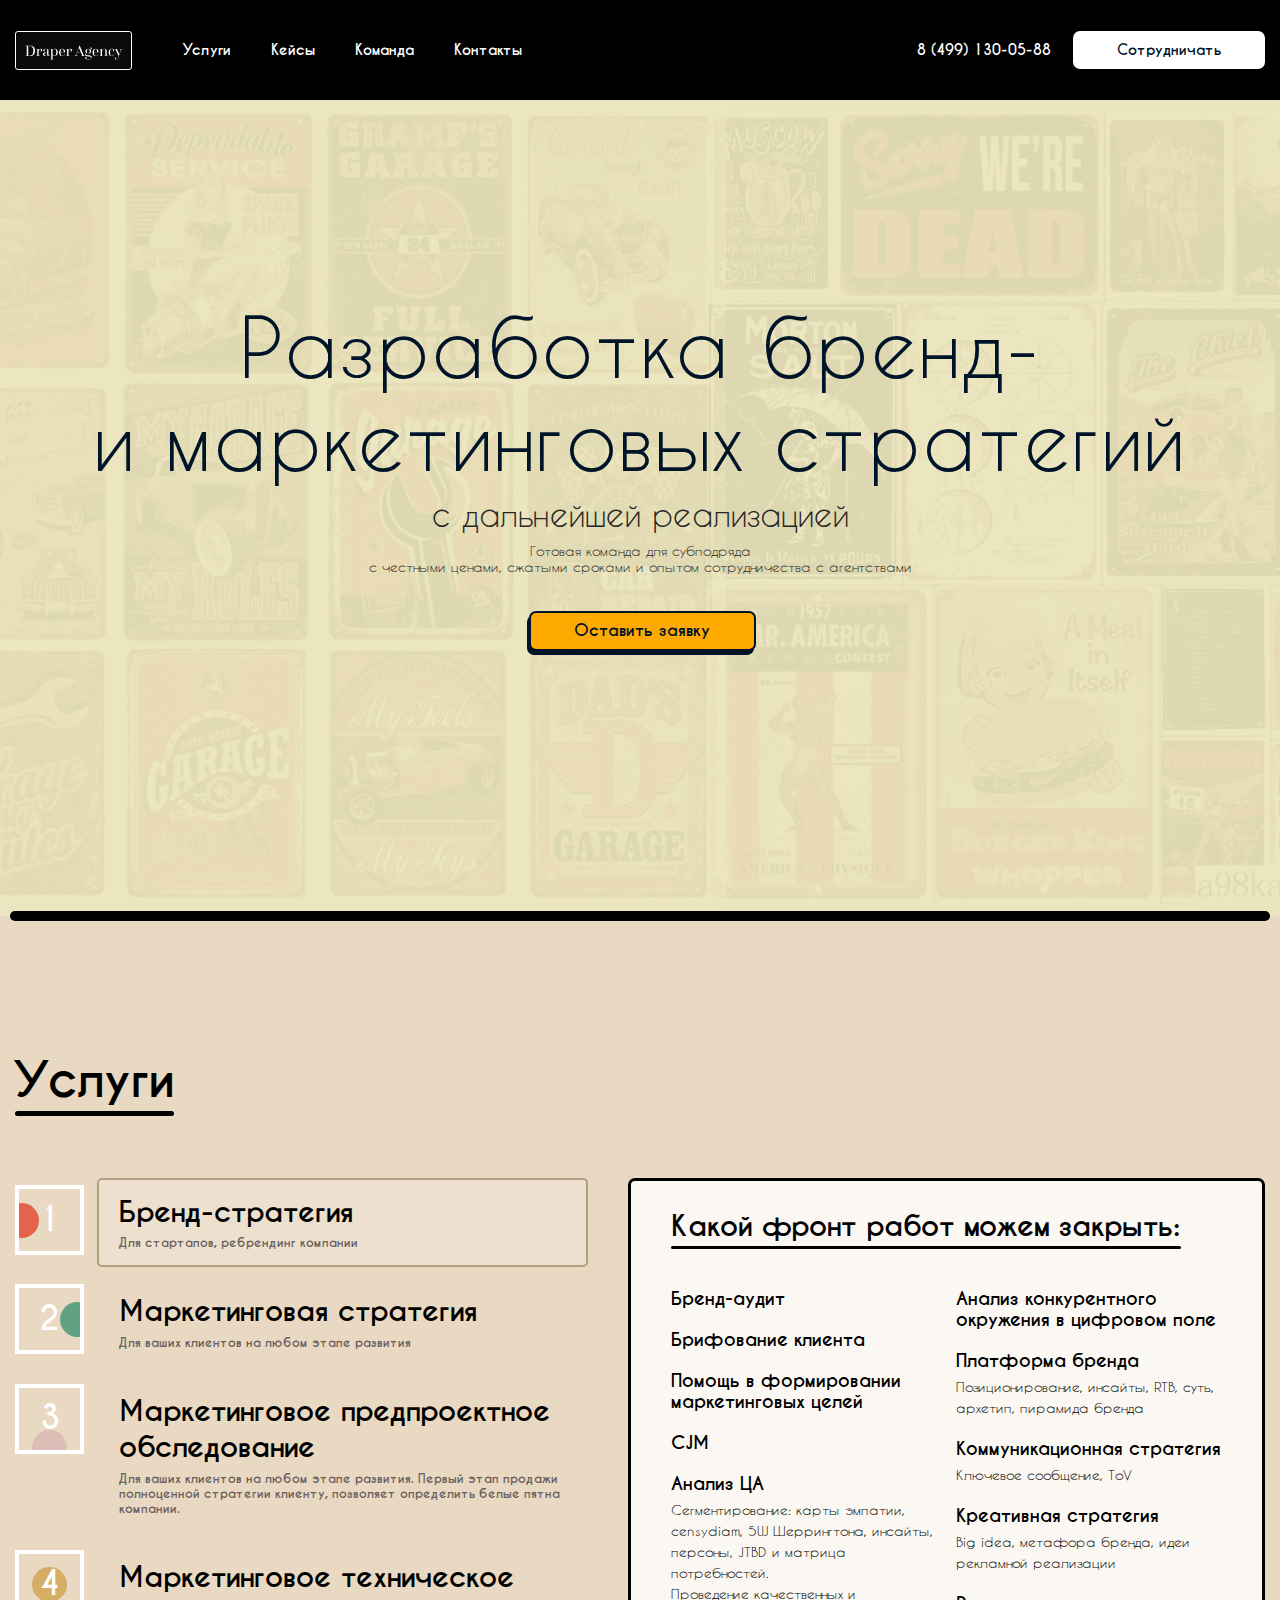
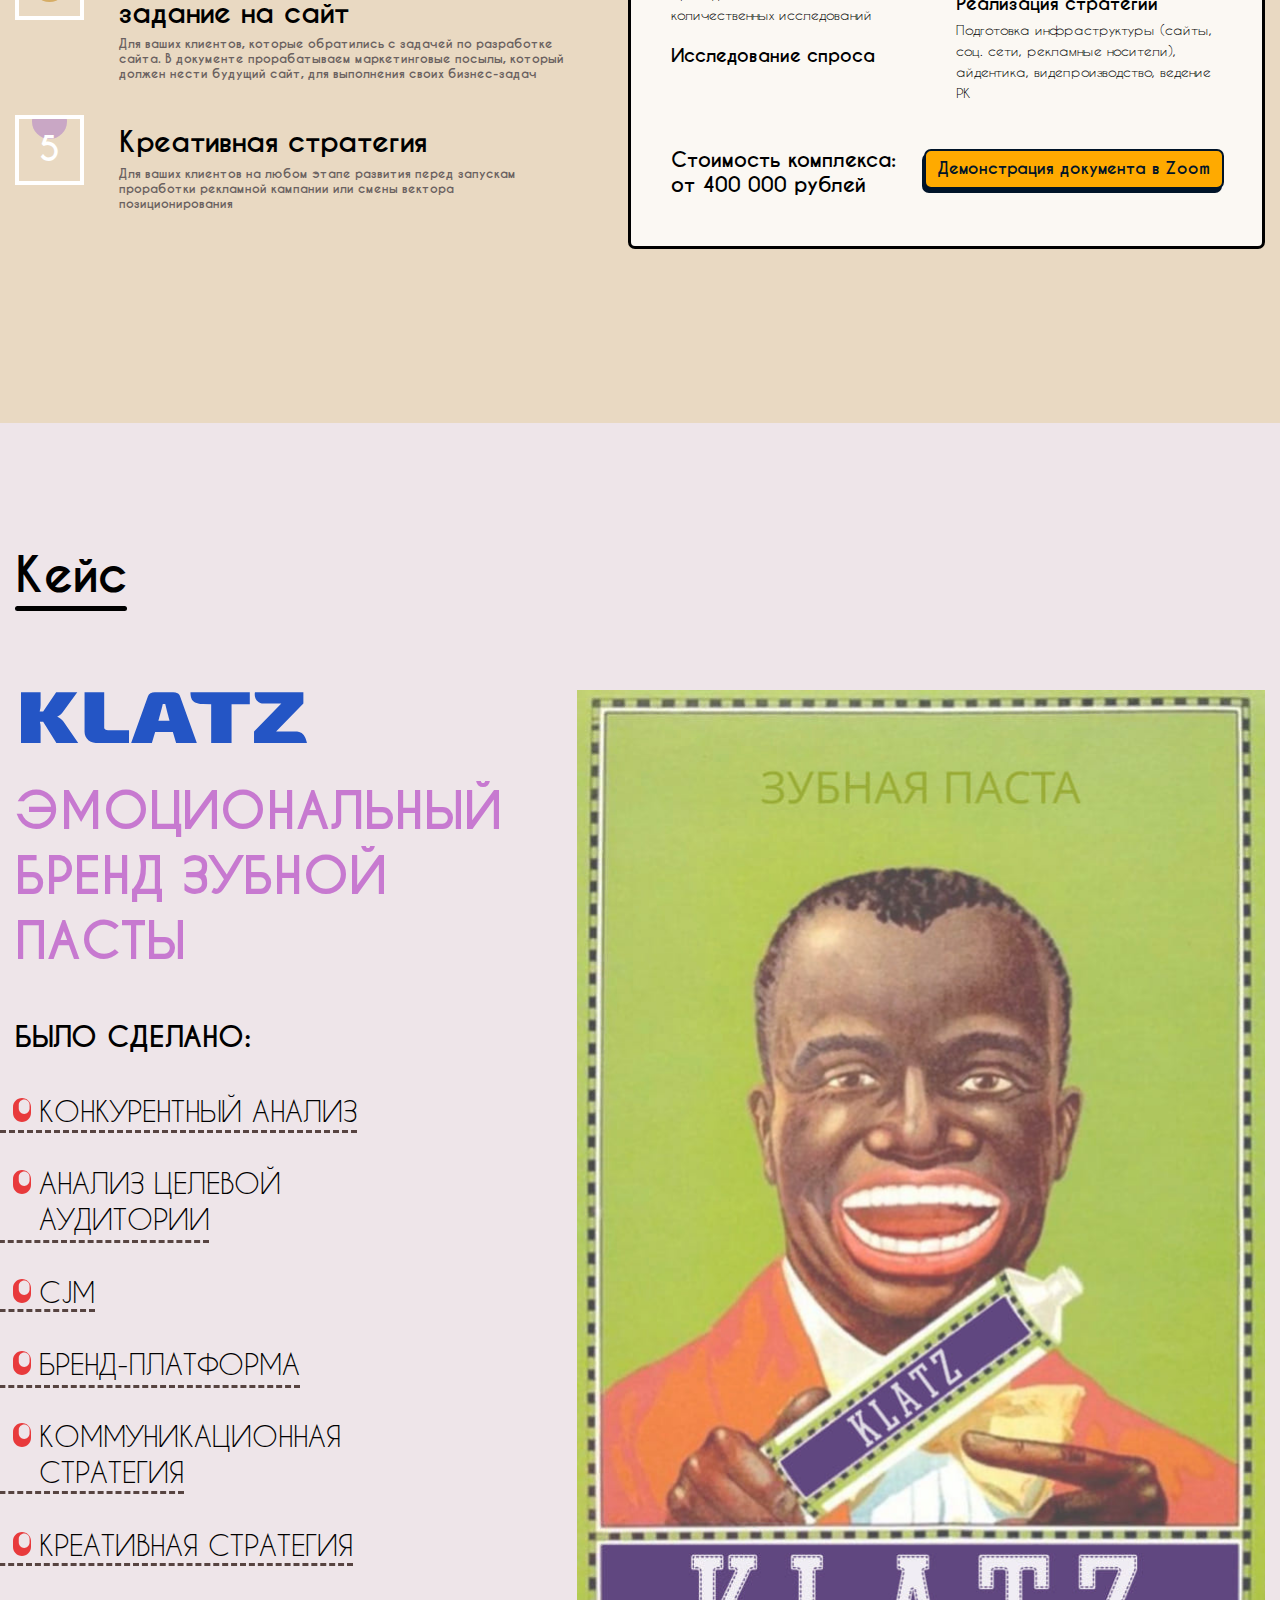
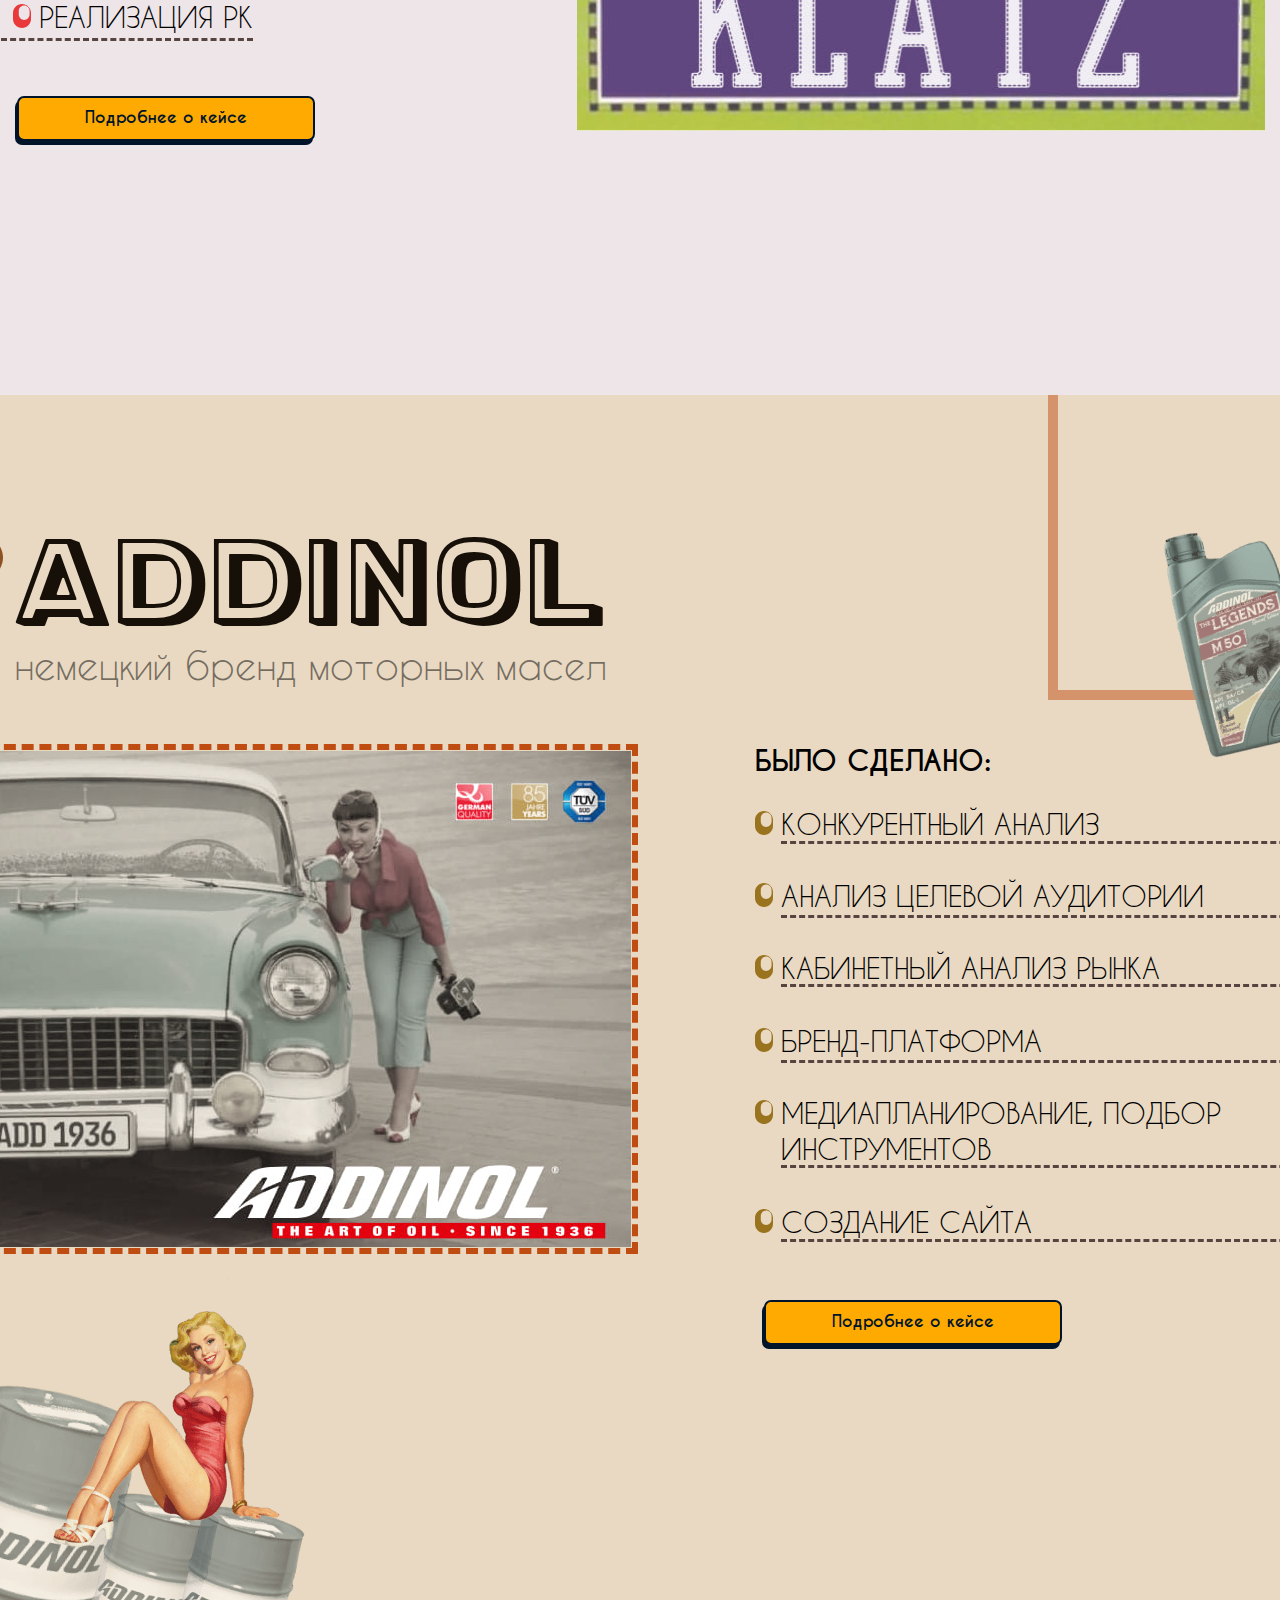
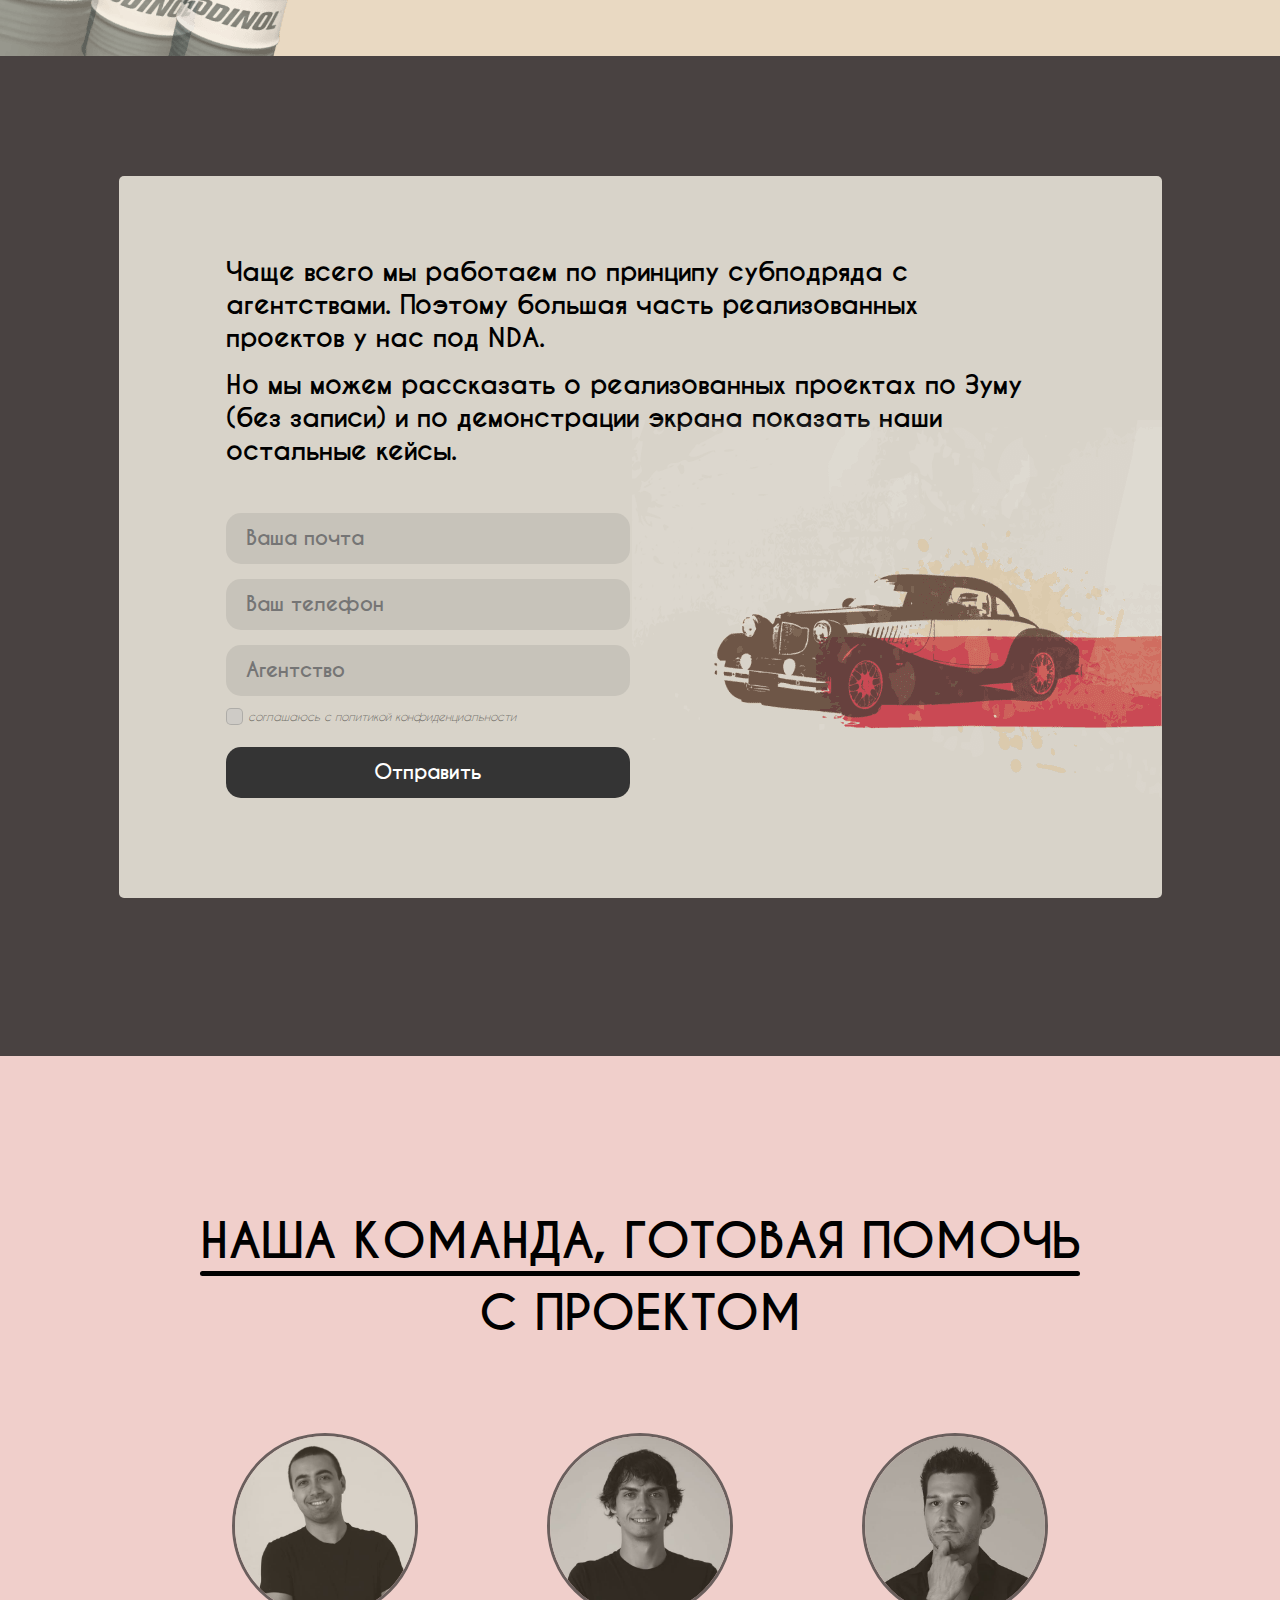
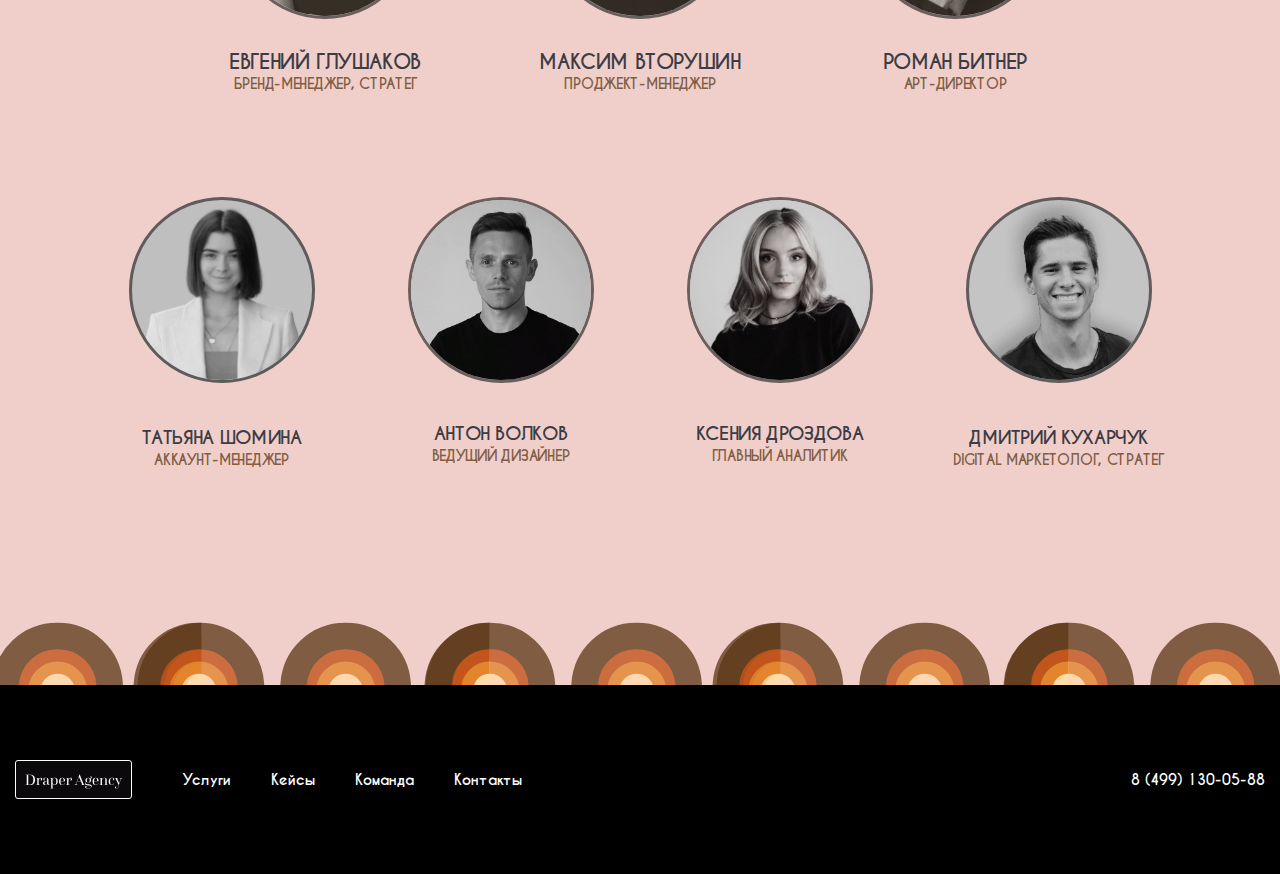
==== commit ff624b98: "fix" ====
--- a/index.html
+++ b/index.html
@@ -4,6 +4,7 @@
     <meta charset="UTF-8">
     <meta http-equiv="X-UA-Compatible" content="IE=edge">
     <meta name="viewport" content="width=device-width, initial-scale=1.0">
+	<link rel="icon" href="./favicon.ico" type="image/x-icon" />
     <link rel="stylesheet" href="./css/main.css">
 	<link rel="stylesheet" type="text/css" href="./css/slick.css" />
     <title>Draper Agency</title>
@@ -189,7 +190,7 @@
                             <p class="price">
                                 Стоимость комплекса: <br>от 400 000 рублей
                             </p>
-                            <div class="btn_action">
+                            <div class="btn_action contactsLink">
                                 Демонстрация документа в Zoom
                             </div>
                         </div>
@@ -246,7 +247,7 @@
                             <p class="price">
                                 Стоимость комплекса: <br>от 250 000 рублей
                             </p>
-                            <div class="btn_action">
+                            <div class="btn_action contactsLink">
                                 Демонстрация документа в Zoom
                             </div>
                         </div>
@@ -287,7 +288,7 @@
                             <p class="price">
                                 Стоимость комплекса: <br>от 150 000 рублей
                             </p>
-                            <div class="btn_action">
+                            <div class="btn_action contactsLink">
                                 Демонстрация документа в Zoom
                             </div>
                         </div>
@@ -329,7 +330,7 @@
                             <p class="price">
                                 Стоимость комплекса: <br>от 300 000 рублей
                             </p>
-                            <div class="btn_action">
+                            <div class="btn_action contactsLink">
                                 Демонстрация документа в Zoom
                             </div>
                         </div>
@@ -389,7 +390,7 @@
                             <p class="price">
                                 Стоимость комплекса: <br>от 150 000 рублей
                             </p>
-                            <div class="btn_action">
+                            <div class="btn_action contactsLink">
                                 Демонстрация документа в Zoom
                             </div>
                         </div>
@@ -470,7 +471,7 @@
                                 <p class="price">
                                     Стоимость комплекса: <br>от 400 000 рублей
                                 </p>
-                                <div class="btn_action">
+                                <div class="btn_action contactsLink">
                                     Демонстрация документа в Zoom
                                 </div>
                             </div>
@@ -529,7 +530,7 @@
                                 <p class="price">
                                     Стоимость комплекса: <br>от 250 000 рублей
                                 </p>
-                                <div class="btn_action">
+                                <div class="btn_action contactsLink">
                                     Демонстрация документа в Zoom
                                 </div>
                             </div>
@@ -572,7 +573,7 @@
                                 <p class="price">
                                     Стоимость комплекса: <br>от 150 000 рублей
                                 </p>
-                                <div class="btn_action">
+                                <div class="btn_action contactsLink">
                                     Демонстрация документа в Zoom
                                 </div>
                             </div>
@@ -616,7 +617,7 @@
                                 <p class="price">
                                     Стоимость комплекса: <br>от 300 000 рублей
                                 </p>
-                                <div class="btn_action">
+                                <div class="btn_action contactsLink">
                                     Демонстрация документа в Zoom
                                 </div>
                             </div>
@@ -678,7 +679,7 @@
                                 <p class="price">
                                     Стоимость комплекса: <br>от 150 000 рублей
                                 </p>
-                                <div class="btn_action">
+                                <div class="btn_action contactsLink">
                                     Демонстрация документа в Zoom
                                 </div>
                             </div>
@@ -709,7 +710,7 @@
                         <li>Креативная стратегия</li>
                         <li>Реализация РК</li>
                     </ul>
-                    <a target="_blank" href="./klatz.html" class="btn_action">Подробнее о кейсе</a>
+                    <a href="./klatz.html" class="btn_action">Подробнее о кейсе</a>
                 </div>
                 <img src="./images/klatz__img.jpg" alt="klatz">
             </div>
@@ -737,7 +738,7 @@
                         <li>Медиапланирование, подбор инструментов</li>
                         <li>Создание сайта</li>
                     </ul>
-                    <a target="_blank" href="./addinol.html" class="btn_action">Подробнее о кейсе</a>
+                    <a href="./addinol.html" class="btn_action">Подробнее о кейсе</a>
                 </div>
             </div>
         </div>
@@ -787,7 +788,7 @@
                         <img src="./images/team__4.png" alt="Татьяна Шомина">
                     </div>
                     <p class="name">Татьяна Шомина</p>
-                    <p class="status">Аналитик</p>
+                    <p class="status">Аккаунт-менеджер</p>
                 </div>
                 <div>
                     <img src="./images/team__5.jpg" alt="Антон Волков">
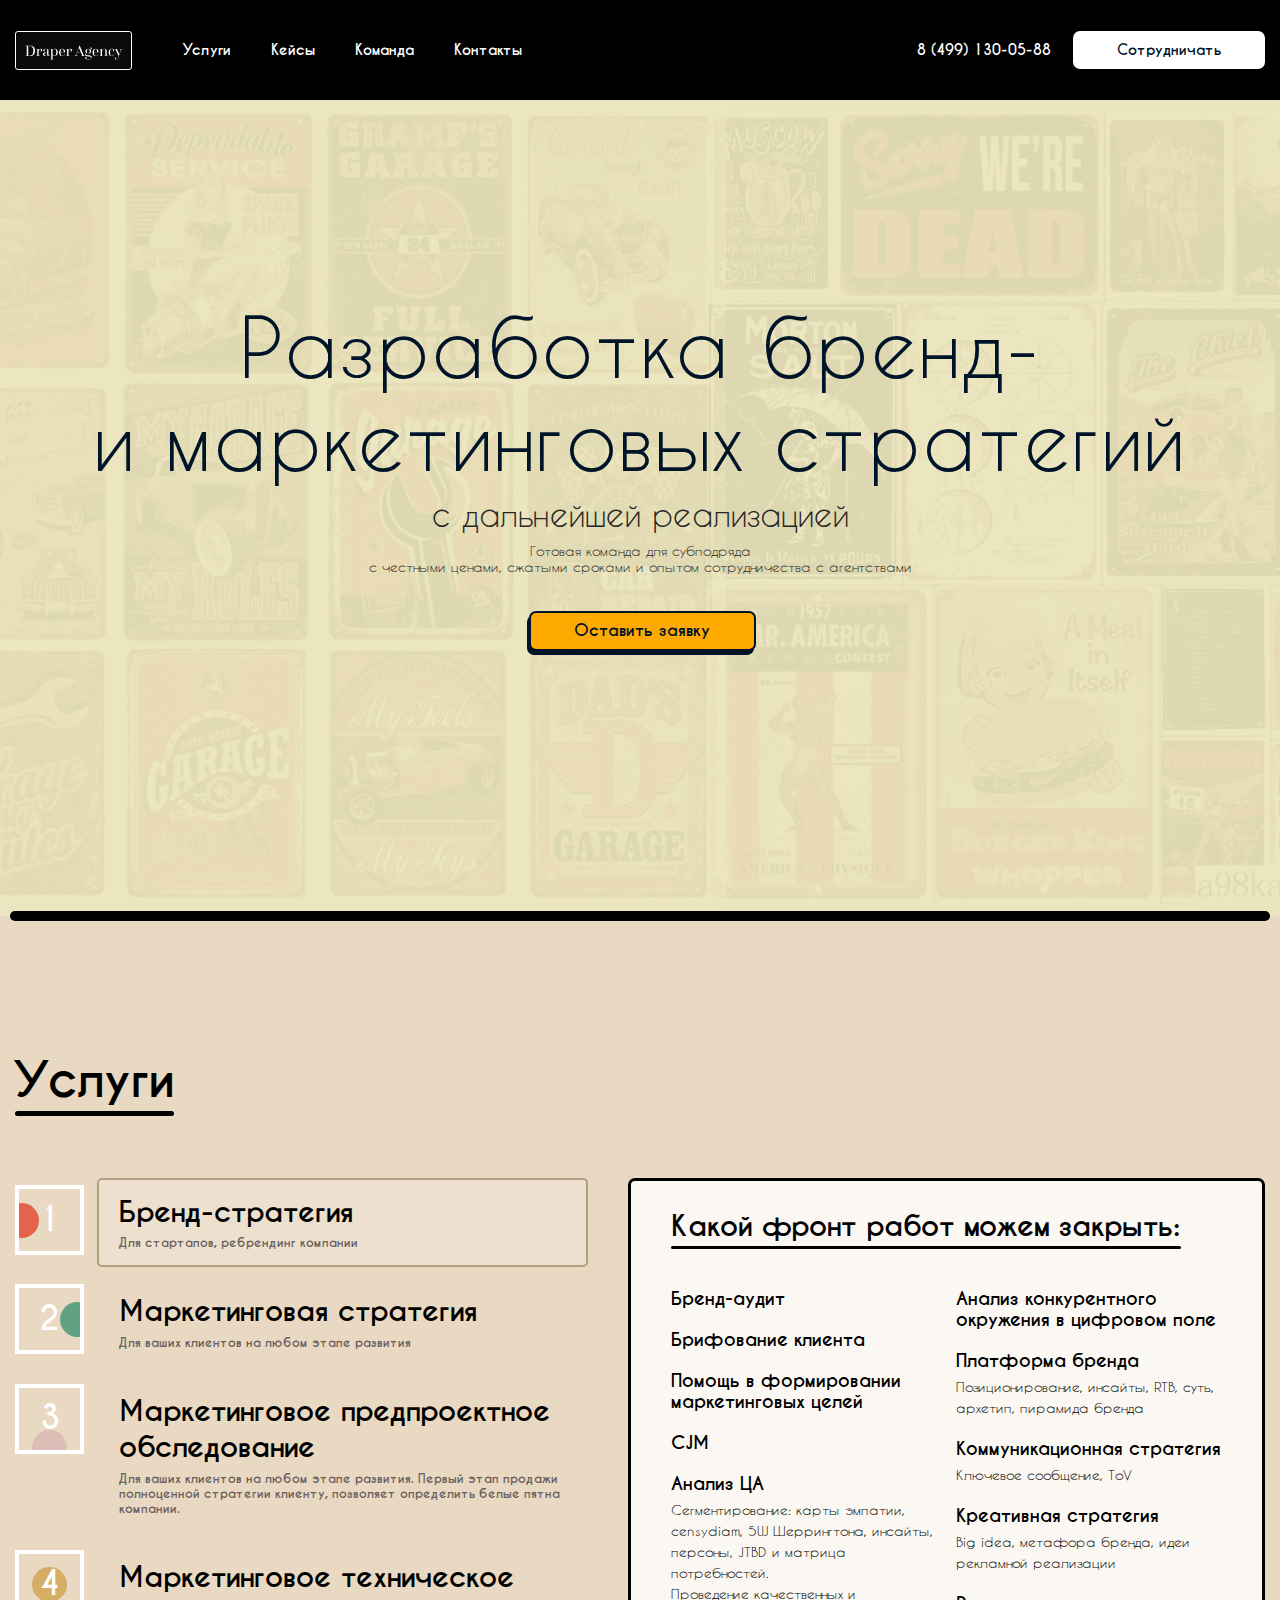
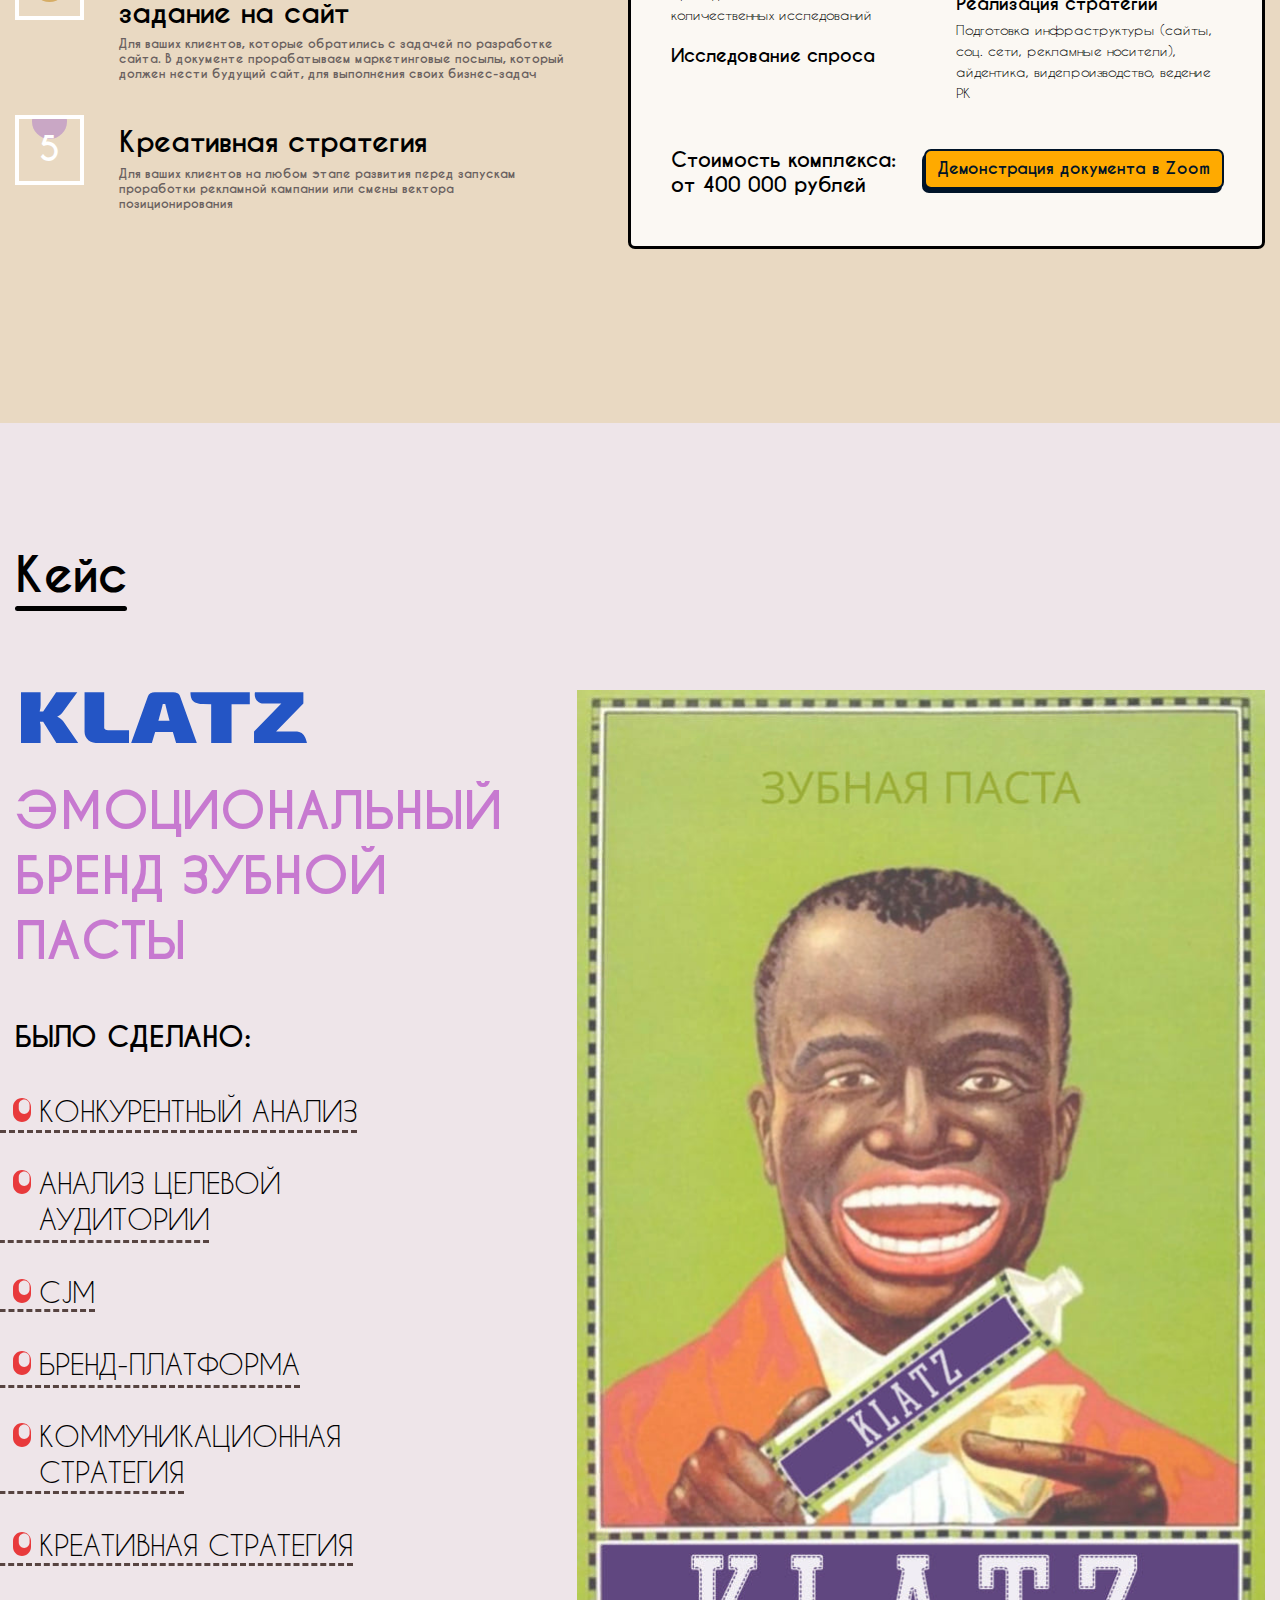
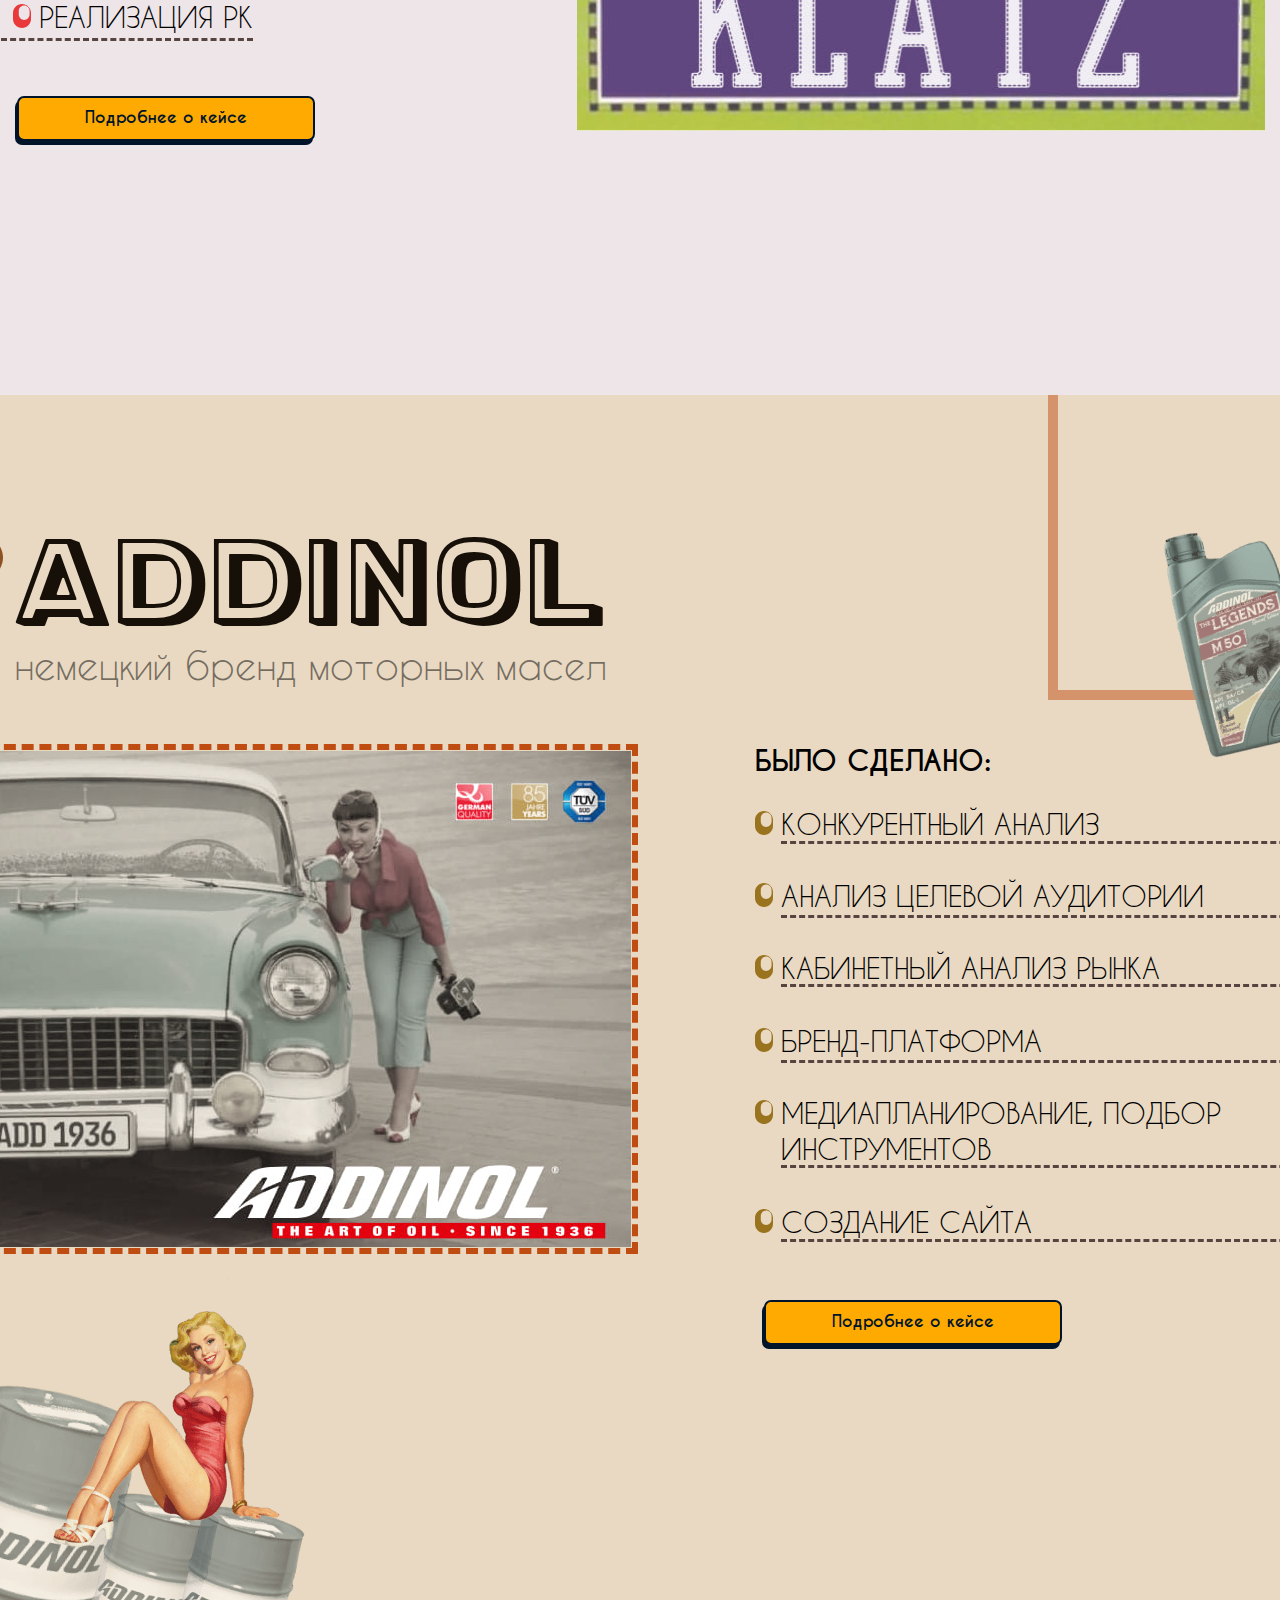
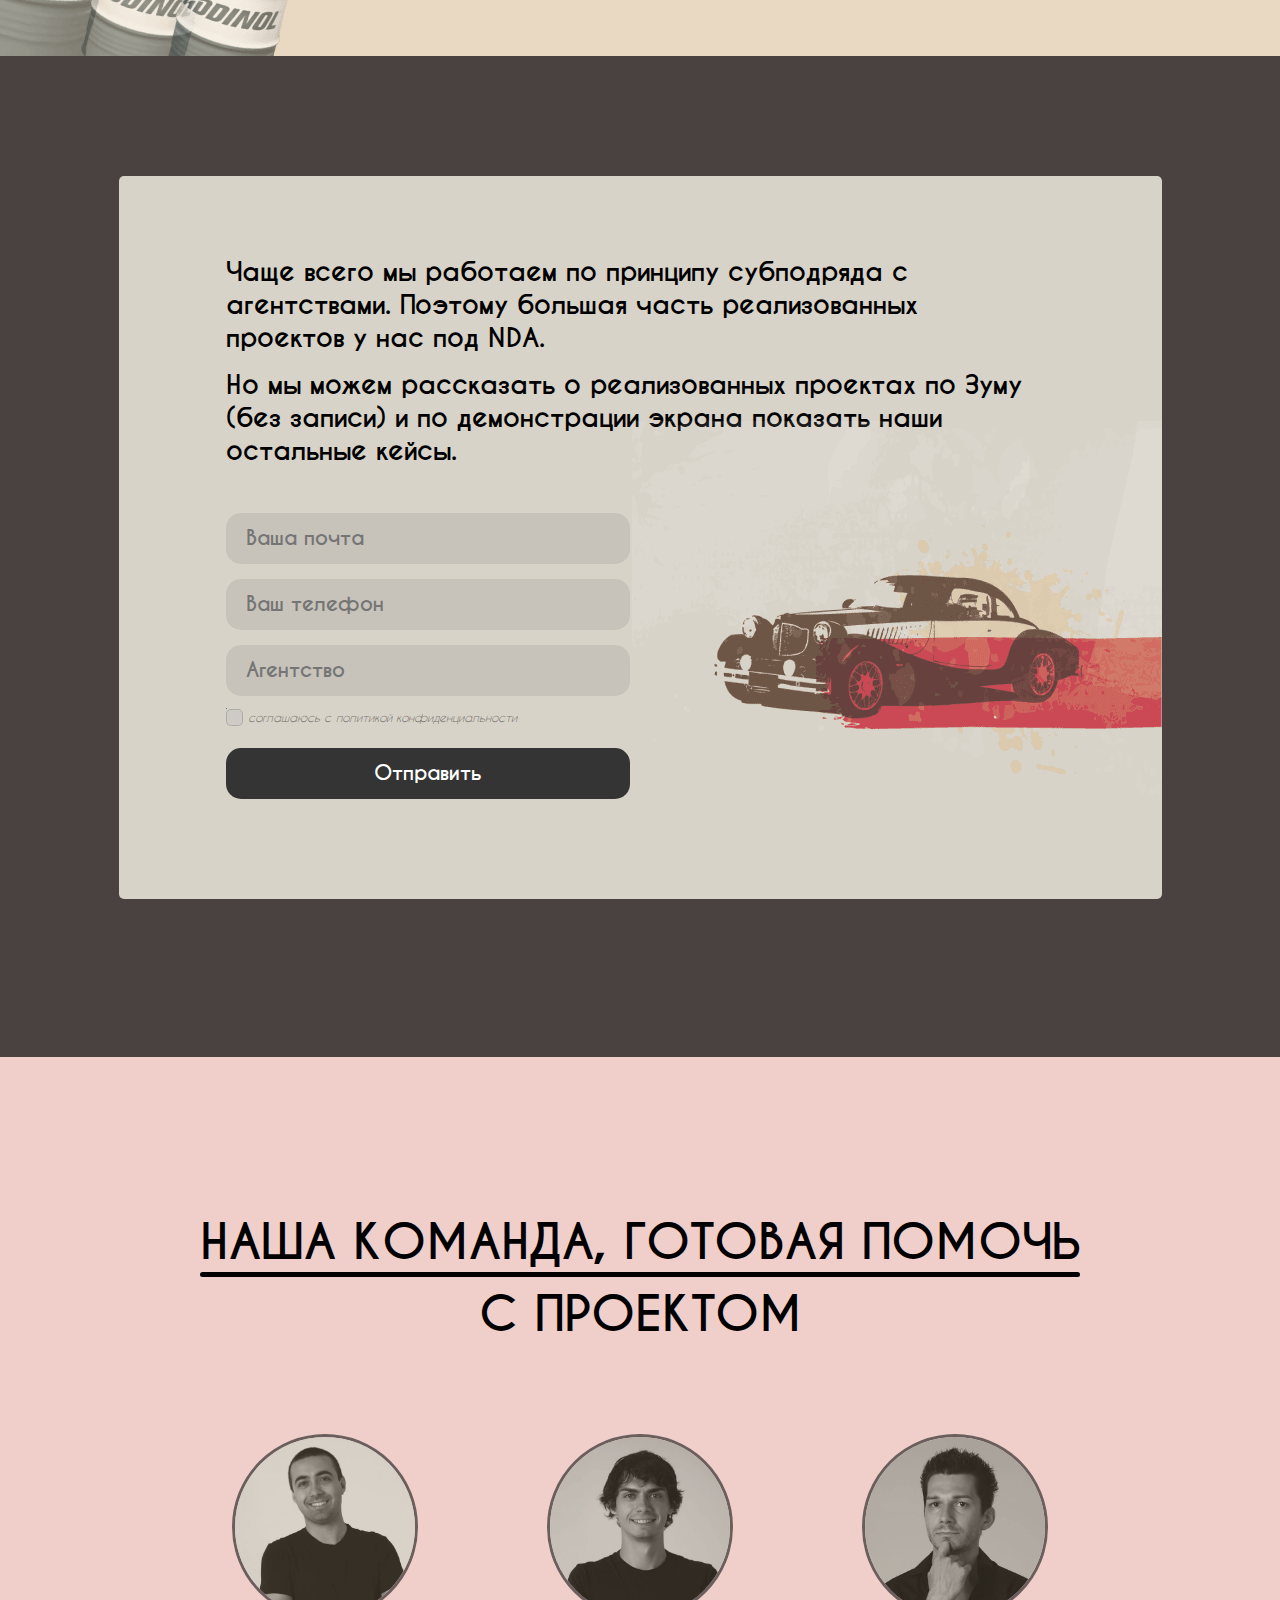
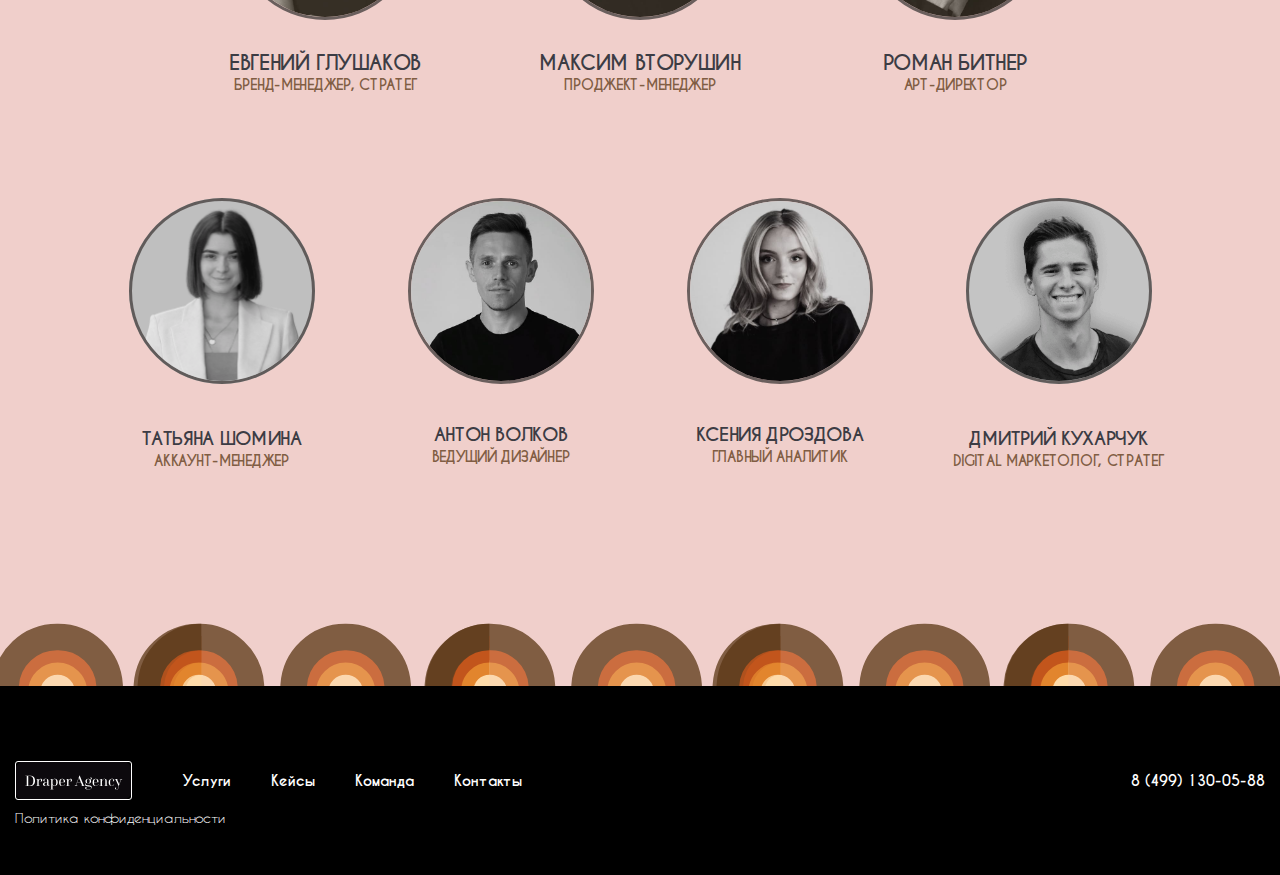
==== commit 6d73dd79: "form popup + tg" ====
--- a/index.html
+++ b/index.html
@@ -7,7 +7,11 @@
 	<link rel="icon" href="./favicon.ico" type="image/x-icon" />
     <link rel="stylesheet" href="./css/main.css">
 	<link rel="stylesheet" type="text/css" href="./css/slick.css" />
-    <title>Draper Agency</title>
+    <title>Draper Agency. Разработка бренд- и маркетинговых стратегий с дальнейшей реализацией.</title>
+    <meta charset="utf-8">
+	<meta name="description" content="Готовая команда для субподряда с честными ценами, сжатыми сроками и опытом сотрудничества с агентствами."> 
+    <meta name="Keywords" content="бренд стратегии, маркетинговые стратегии, маркетинг, продвижение, создание сайтов, лендинги, воронки, смм продвижение, smm"> 
+  
 </head>
 <body>
     <div class="nav__wrapper wrapper">
@@ -751,15 +755,16 @@
             <p>
                 Но мы можем рассказать о реализованных проектах по Зуму (без записи) и по демонстрации экрана показать наши остальные кейсы. 
             </p>
-            <form action="#">
-                <input type="text" name="name" placeholder="Ваша почта">
-                <input type="text" name="phone" placeholder="Ваш телефон">
-                <input type="text" name="agency" placeholder="Агентство">
+            <form action="./send.php" method="POST" id="form">
+                <input type="hidden" name="secret" value="322">
+                <input type="text" name="email" required placeholder="Ваша почта" id="form_email">
+                <input type="text" name="phone" required placeholder="Ваш телефон" id="form_phone">
+                <input type="text" name="agency" placeholder="Агентство" id="form_agency">
                 <div class="label">
-                    <input type="checkbox" name="agreement" id="agreement">
-                    <label for="agreement">соглашаюсь с политикой конфиденциальности</label>
-                </div>
-                <input type="submit" value="Отправить">
+                    <input type="checkbox" name="agreement" id="agreement" required>
+                    <label for="agreement">соглашаюсь с <a target="_blank" href="./politika.pdf" class="politicsLink"> политикой конфиденциальности</a></label>
+                </div>
+                <input type="submit" value="Отправить" name="submit" id="submit">
             </form>
             <div class="contacts__img"></div>
         </div>
@@ -822,10 +827,18 @@
                     <li class="teamLink"><a href="./index.html#team">Команда</a></li>
                     <li class="contactsLink"><a href="./index.html#contacts">Контакты</a></li>
                 </ul>
+                <a href="./politika.pdf" target="_blank" class="politicsLink1">Политика конфиденциальности</a>
             </div>
             <div class="footer__right">
                 <a href="tel:+74991300588" class="phone">8 (499) 130-05-88</a>
             </div>
+            <a href="./politika.pdf" target="_blank" class="politicsLink1_mobile">Политика конфиденциальности</a>
+        </div>
+    </div>
+    <div class="popupForm__wrapper hidden">
+        <div class="popupForm">
+            <p>Ваша заявка отправлена</p>
+            <button>Окей</button>
         </div>
     </div>
 </body>
--- a/css/main.css
+++ b/css/main.css
@@ -1,5 +1,5 @@
-/*! normalize.css v8.0.1 | MIT License | github.com/necolas/normalize.css */html{line-height:1.15;-webkit-text-size-adjust:100%}body{margin:0}main{display:block}h1{font-size:2em;margin:0.67em 0}hr{box-sizing:content-box;height:0;overflow:visible}pre{font-family:monospace, monospace;font-size:1em}a{background-color:transparent}abbr[title]{border-bottom:none;text-decoration:underline;text-decoration:underline dotted}b,strong{font-weight:bolder}code,kbd,samp{font-family:monospace, monospace;font-size:1em}small{font-size:80%}sub,sup{font-size:75%;line-height:0;position:relative;vertical-align:baseline}sub{bottom:-0.25em}sup{top:-0.5em}img{border-style:none}button,input,optgroup,select,textarea{font-family:inherit;font-size:100%;line-height:1.15;margin:0}button,input{overflow:visible}button,select{text-transform:none}button,[type="button"],[type="reset"],[type="submit"]{-webkit-appearance:button}button::-moz-focus-inner,[type="button"]::-moz-focus-inner,[type="reset"]::-moz-focus-inner,[type="submit"]::-moz-focus-inner{border-style:none;padding:0}button:-moz-focusring,[type="button"]:-moz-focusring,[type="reset"]:-moz-focusring,[type="submit"]:-moz-focusring{outline:1px dotted ButtonText}fieldset{padding:0.35em 0.75em 0.625em}legend{box-sizing:border-box;color:inherit;display:table;max-width:100%;padding:0;white-space:normal}progress{vertical-align:baseline}textarea{overflow:auto}[type="checkbox"],[type="radio"]{box-sizing:border-box;padding:0}[type="number"]::-webkit-inner-spin-button,[type="number"]::-webkit-outer-spin-button{height:auto}[type="search"]{-webkit-appearance:textfield;outline-offset:-2px}[type="search"]::-webkit-search-decoration{-webkit-appearance:none}::-webkit-file-upload-button{-webkit-appearance:button;font:inherit}details{display:block}summary{display:list-item}template{display:none}[hidden]{display:none}html{box-sizing:border-box}*,*::before,*::after{box-sizing:inherit}a{color:inherit;text-decoration:none}a:hover,a:active,a:focus{color:inherit;text-decoration:underline}input{outline:none}body{overflow-y:scroll}body.fixed{overflow:hidden}@font-face{font-family:CaviarDreams;src:url("../fonts/CaviarDreams.ttf")}@font-face{font-family:CaviarDreams-Bold;src:url("../fonts/CaviarDreams_Bold.ttf")}@font-face{font-family:Docker;src:url("../fonts/Docker.ttf")}h1,h2,h3,h4,h5,h6,p{margin:0}h1{font-family:CaviarDreams;font-weight:400;letter-spacing:0.03em;font-size:80px;line-height:93px;text-align:center;color:#001429}h2{font-family:CaviarDreams-Bold;font-weight:700;line-height:61px;font-size:48px}p{font-family:CaviarDreams;font-weight:400}ul{padding:0}ul li{list-style:none}.clearfix::after{clear:both;content:'';display:table}.hide-text{overflow:hidden;padding:0;text-indent:101%;white-space:nowrap}.visually-hidden{border:0;clip:rect(0 0 0 0);height:1px;margin:-1px;overflow:hidden;padding:0;position:absolute;width:1px}.wrapper{width:100%}.container{max-width:calc(1250px + 10px);margin-left:auto;margin-right:auto;box-sizing:border-box;padding-left:5px;padding-right:5px;width:100%}@media (max-width: 1260px){.container{max-width:calc(960px + 10px)}}@media (max-width: 990px){.container{max-width:calc(768px + 10px)}}@media (max-width: 800px){.container{max-width:calc(100% - 20px)}}@media (max-width: 425px){.container{max-width:calc(100% - 20px)}}@media (max-width: 375px){.container{max-width:calc(100% - 5px)}}.caseBlock{width:510px;display:flex;flex-direction:column}@media (max-width: 990px){.caseBlock{align-items:center;width:100%;position:relative;z-index:2}}.caseBlock>.ulTitle{font-size:28px;line-height:35px;color:#000;margin-bottom:38px;text-transform:uppercase;font-family:CaviarDreams-Bold;font-weight:700}@media (max-width: 990px){.caseBlock>.ulTitle{margin-bottom:15px}}.caseBlock>ul{padding:0;margin:0;margin-bottom:28px;max-width:378px}@media (max-width: 800px){.caseBlock>ul{max-width:350px !important}}.caseBlock>ul li{position:relative;left:24px;width:fit-content;text-transform:uppercase;font-size:28px;line-height:36px;margin-bottom:36.4px;font-family:CaviarDreams;font-weight:400}@media (max-width: 990px){.caseBlock>ul li{font-size:24px}}.caseBlock>ul li:before{content:'';position:absolute;left:-26px;top:5px;width:18px;height:24px;background:url("../images/klatz__li.svg");background-size:contain;background-repeat:no-repeat;background-position:center center}.caseBlock>ul li:after{content:'';position:absolute;bottom:-6px;left:-120px;width:calc(100% + 120px);border-bottom:3px dashed #574441}@media (max-width: 990px){.caseBlock>ul li:after{left:-500px;width:calc(100% + 500px)}}.caseBlock .btn_action{width:298px;max-width:100%;height:45px}body{margin:0}@media (max-width: 990px){.fullscreen{cursor:zoom-in}}@media (max-width: 990px){.fullscreen__parent{position:relative;cursor:zoom-in}.fullscreen__parent:before{content:'';position:absolute;left:0;right:0;margin:auto;top:calc(50% - 30px);width:60px;height:60px;background:#fff;border-radius:50%;border:1px solid #000}.fullscreen__parent:after{content:'';position:absolute;left:0;right:0;margin:auto;top:calc(50% - 15px);width:30px;height:30px;background:url("../images/zoom.png");background-size:contain;background-repeat:no-repeat;background-position:center center}}.popup{position:fixed;height:100%;width:100%;top:0;left:0;display:none;text-align:center;overflow:scroll;z-index:1000}.popup_bg{background:rgba(0,0,0,0.3);position:fixed;z-index:1000;top:0;left:0;bottom:0;right:0;width:auto;height:auto}.popup_img{position:relative;z-index:1002;left:0;top:50%;transform:translate(0, -50%);max-height:90%}.popup_img{pointer-events:none}.btn_action{font-family:CaviarDreams-Bold;font-weight:700;display:flex;align-items:center;justify-content:center;width:227px;height:40px;background:#FFAA00;border:2px solid #001429;box-sizing:border-box;color:#001429;box-shadow:-2px 4px 0px #001429;border-radius:7px;transition:.5s;position:relative;left:2px;bottom:4px;cursor:pointer}.btn_action:hover{left:0px;bottom:0px;text-decoration:none;box-shadow:0px 0px 0px #001429}.nav{display:flex;justify-content:space-between;align-items:center;color:#fff;height:inherit}.nav__wrapper{position:fixed;top:0;height:100px;background:#000;z-index:999}.nav__wrapper .mobileNav__wrapper{background:#000;color:#fff;display:block}.nav__wrapper .mobileNav__wrapper.hidden{display:none}.nav__wrapper .mobileNav__wrapper ul{display:flex;flex-direction:column;align-items:center;justify-content:center;margin:0;padding:0}.nav__wrapper .mobileNav__wrapper ul li{list-style:none;font-family:CaviarDreams-Bold;font-weight:700;line-height:22px;font-size:14px;margin-bottom:15px}.nav__wrapper .mobileNav__wrapper ul .btn{font-family:CaviarDreams-Bold;font-weight:700;display:flex;align-items:center;justify-content:center;width:192px;height:38px;font-size:14px;background:#FFFFFF;border:2px solid rgba(255,255,255,0.2);box-sizing:border-box;color:#001429;border-radius:7px;transition:background-color .5s,+/*! normalize.css v8.0.1 | MIT License | github.com/necolas/normalize.css */html{line-height:1.15;-webkit-text-size-adjust:100%}body{margin:0}main{display:block}h1{font-size:2em;margin:0.67em 0}hr{box-sizing:content-box;height:0;overflow:visible}pre{font-family:monospace, monospace;font-size:1em}a{background-color:transparent}abbr[title]{border-bottom:none;text-decoration:underline;text-decoration:underline dotted}b,strong{font-weight:bolder}code,kbd,samp{font-family:monospace, monospace;font-size:1em}small{font-size:80%}sub,sup{font-size:75%;line-height:0;position:relative;vertical-align:baseline}sub{bottom:-0.25em}sup{top:-0.5em}img{border-style:none}button,input,optgroup,select,textarea{font-family:inherit;font-size:100%;line-height:1.15;margin:0}button,input{overflow:visible}button,select{text-transform:none}button,[type="button"],[type="reset"],[type="submit"]{-webkit-appearance:button}button::-moz-focus-inner,[type="button"]::-moz-focus-inner,[type="reset"]::-moz-focus-inner,[type="submit"]::-moz-focus-inner{border-style:none;padding:0}button:-moz-focusring,[type="button"]:-moz-focusring,[type="reset"]:-moz-focusring,[type="submit"]:-moz-focusring{outline:1px dotted ButtonText}fieldset{padding:0.35em 0.75em 0.625em}legend{box-sizing:border-box;color:inherit;display:table;max-width:100%;padding:0;white-space:normal}progress{vertical-align:baseline}textarea{overflow:auto}[type="checkbox"],[type="radio"]{box-sizing:border-box;padding:0}[type="number"]::-webkit-inner-spin-button,[type="number"]::-webkit-outer-spin-button{height:auto}[type="search"]{-webkit-appearance:textfield;outline-offset:-2px}[type="search"]::-webkit-search-decoration{-webkit-appearance:none}::-webkit-file-upload-button{-webkit-appearance:button;font:inherit}details{display:block}summary{display:list-item}template{display:none}[hidden]{display:none}html{box-sizing:border-box}*,*::before,*::after{box-sizing:inherit}a{color:inherit;text-decoration:none}a:hover,a:active,a:focus{color:inherit;text-decoration:underline}input{outline:none}body{overflow-y:scroll}body.fixed{overflow:hidden}.politicsLink{margin-left:5px}@font-face{font-family:CaviarDreams;src:url("../fonts/CaviarDreams.ttf")}@font-face{font-family:CaviarDreams-Bold;src:url("../fonts/CaviarDreams_Bold.ttf")}@font-face{font-family:Docker;src:url("../fonts/Docker.ttf")}h1,h2,h3,h4,h5,h6,p{margin:0}h1{font-family:CaviarDreams;font-weight:400;letter-spacing:0.03em;font-size:80px;line-height:93px;text-align:center;color:#001429}h2{font-family:CaviarDreams-Bold;font-weight:700;line-height:61px;font-size:48px}p{font-family:CaviarDreams;font-weight:400}ul{padding:0}ul li{list-style:none}.clearfix::after{clear:both;content:'';display:table}.hide-text{overflow:hidden;padding:0;text-indent:101%;white-space:nowrap}.visually-hidden{border:0;clip:rect(0 0 0 0);height:1px;margin:-1px;overflow:hidden;padding:0;position:absolute;width:1px}.wrapper{width:100%}.container{max-width:calc(1250px + 10px);margin-left:auto;margin-right:auto;box-sizing:border-box;padding-left:5px;padding-right:5px;width:100%}@media (max-width: 1260px){.container{max-width:calc(960px + 10px)}}@media (max-width: 990px){.container{max-width:calc(768px + 10px)}}@media (max-width: 800px){.container{max-width:calc(100% - 20px)}}@media (max-width: 425px){.container{max-width:calc(100% - 20px)}}@media (max-width: 375px){.container{max-width:calc(100% - 5px)}}.popupForm{display:flex;flex-direction:column;align-items:center;background:#fff;padding:15px 50px;width:fit-content;margin:auto;border-radius:10px;box-sizing:border-box;max-width:calc(100% - 10px);-webkit-box-shadow:4px 4px 8px 0px rgba(34,60,80,0.2);-moz-box-shadow:4px 4px 8px 0px rgba(34,60,80,0.2);box-shadow:4px 4px 8px 0px rgba(34,60,80,0.2)}.popupForm__wrapper{position:fixed;top:120px;left:0;right:0;margin:auto;z-index:999;overflow:hidden;width:100%;height:100vh}.popupForm__wrapper.hidden{display:none}.popupForm p{font-size:20px;font-family:CaviarDreams-Bold;font-weight:700;margin-bottom:30px;text-align:center}.popupForm button{border:1px solid #000;background:transparent;color:#000;cursor:pointer;font-family:CaviarDreams-Bold;font-weight:700;width:100%;height:30px}.popupForm button:hover{border:1px solid #000;background:#000;color:#fff}.caseBlock{width:510px;display:flex;flex-direction:column}@media (max-width: 990px){.caseBlock{align-items:center;width:100%;position:relative;z-index:2}}.caseBlock>.ulTitle{font-size:28px;line-height:35px;color:#000;margin-bottom:38px;text-transform:uppercase;font-family:CaviarDreams-Bold;font-weight:700}@media (max-width: 990px){.caseBlock>.ulTitle{margin-bottom:15px}}.caseBlock>ul{padding:0;margin:0;margin-bottom:28px;max-width:378px}@media (max-width: 800px){.caseBlock>ul{max-width:350px !important}}.caseBlock>ul li{position:relative;left:24px;width:fit-content;text-transform:uppercase;font-size:28px;line-height:36px;margin-bottom:36.4px;font-family:CaviarDreams;font-weight:400}@media (max-width: 990px){.caseBlock>ul li{font-size:24px}}.caseBlock>ul li:before{content:'';position:absolute;left:-26px;top:5px;width:18px;height:24px;background:url("../images/klatz__li.svg");background-size:contain;background-repeat:no-repeat;background-position:center center}.caseBlock>ul li:after{content:'';position:absolute;bottom:-6px;left:-120px;width:calc(100% + 120px);border-bottom:3px dashed #574441}@media (max-width: 990px){.caseBlock>ul li:after{left:-500px;width:calc(100% + 500px)}}.caseBlock .btn_action{width:298px;max-width:100%;height:45px}body{margin:0}@media (max-width: 990px){.fullscreen{cursor:zoom-in}}@media (max-width: 990px){.fullscreen__parent{position:relative;cursor:zoom-in}.fullscreen__parent:before{content:'';position:absolute;left:0;right:0;margin:auto;top:calc(50% - 30px);width:60px;height:60px;background:#fff;border-radius:50%;border:1px solid #000}.fullscreen__parent:after{content:'';position:absolute;left:0;right:0;margin:auto;top:calc(50% - 15px);width:30px;height:30px;background:url("../images/zoom.png");background-size:contain;background-repeat:no-repeat;background-position:center center}}.popup{position:fixed;height:100%;width:100%;top:0;left:0;display:none;text-align:center;overflow:scroll;z-index:1000}.popup_bg{background:rgba(0,0,0,0.3);position:fixed;z-index:1000;top:0;left:0;bottom:0;right:0;width:auto;height:auto}.popup_img{position:relative;z-index:1002;left:0;top:50%;transform:translate(0, -50%);max-height:90%}.popup_img{pointer-events:none}.btn_action{font-family:CaviarDreams-Bold;font-weight:700;display:flex;align-items:center;justify-content:center;width:227px;height:40px;background:#FFAA00;border:2px solid #001429;box-sizing:border-box;color:#001429;box-shadow:-2px 4px 0px #001429;border-radius:7px;transition:.5s;position:relative;left:2px;bottom:4px;cursor:pointer}.btn_action:hover{left:0px;bottom:0px;text-decoration:none;box-shadow:0px 0px 0px #001429}.nav{display:flex;justify-content:space-between;align-items:center;color:#fff;height:inherit}.nav__wrapper{position:fixed;top:0;height:100px;background:#000;z-index:999}.nav__wrapper .mobileNav__wrapper{background:#000;color:#fff;display:block}.nav__wrapper .mobileNav__wrapper.hidden{display:none}.nav__wrapper .mobileNav__wrapper ul{display:flex;flex-direction:column;align-items:center;justify-content:center;margin:0;padding:0}.nav__wrapper .mobileNav__wrapper ul li{list-style:none;font-family:CaviarDreams-Bold;font-weight:700;line-height:22px;font-size:14px;margin-bottom:15px}.nav__wrapper .mobileNav__wrapper ul .btn{font-family:CaviarDreams-Bold;font-weight:700;display:flex;align-items:center;justify-content:center;width:192px;height:38px;font-size:14px;background:#FFFFFF;border:2px solid rgba(255,255,255,0.2);box-sizing:border-box;color:#001429;border-radius:7px;transition:background-color .5s,  border .5s,  color .5s;cursor:pointer}.nav__wrapper .mobileNav__wrapper ul .btn:hover{color:#fff;border:2px solid #fff;background:#000}@media (min-width: 425px){.nav__wrapper .mobileNav__wrapper ul .btn{display:none}}.nav__left{display:flex;align-items:center}.nav__logo{width:117px;height:39px;background:url("../images/nav__logo.svg");background-size:contain;background-repeat:no-repeat;background-position:center center}.nav__list{font-family:CaviarDreams-Bold;font-weight:700;line-height:22px;font-size:14px;display:flex;align-items:center;justify-content:space-between;margin-left:51px}@media (max-width: 990px){.nav__list{display:none}}.nav__list li{cursor:pointer;margin-right:40px}.nav__list li:last-child{margin-right:0}.nav .burger{display:none;position:relative;align-items:center;justify-content:center;width:35px;height:30px;cursor:pointer;transition:.4s;z-index:1002;margin-left:20px}@media (max-width: 990px){.nav .burger{display:flex}}.nav .burger__icon{display:block;position:relative;bottom:8px;background:#fff;width:90%;height:2px;transition:.4s}.nav .burger__icon::after,.nav .burger__icon::before{content:"";display:block;position:absolute;background:#fff;width:100%;height:2px;transition:.4s;right:0}.nav .burger__icon::after{top:8px;width:80%}.nav .burger__icon::before{top:16px;width:50%}.nav .burger.active>.burger__icon{background:transparent}.nav .burger.active>.burger__icon::before,.nav .burger.active>.burger__icon::after{top:8px;width:100%}.nav .burger.active>.burger__icon::after{transform:rotate(-45deg);-webkit-transform:rotate(-45deg)}.nav .burger.active>.burger__icon::before{transform:rotate(45deg);-webkit-transform:rotate(45deg)}.nav__right{display:flex;align-items:center}.nav .phone{font-family:CaviarDreams-Bold;font-weight:700;line-height:16px;font-size:14px;margin-right:22px}@media (max-width: 990px){.nav .phone{display:none}}.nav .btn{font-family:CaviarDreams-Bold;font-weight:700;display:flex;align-items:center;justify-content:center;width:192px;height:38px;font-size:14px;background:#FFFFFF;border:2px solid rgba(255,255,255,0.2);box-sizing:border-box;color:#001429;border-radius:7px;transition:background-color .5s,  border .5s,- color .5s;cursor:pointer}.nav .btn:hover{color:#fff;border:2px solid #fff;background:#000}@media (max-width: 425px){.nav .btn{display:none}}.header{position:relative;z-index:2;display:flex;flex-direction:column;align-items:center;height:816px}@media (max-width: 990px){.header{height:fit-content;padding-top:100px;padding-bottom:100px}}.header:after{content:'';position:absolute;bottom:-5px;width:100%;height:10px;background:#000;border-radius:25px}@media (max-width: 990px){.header:after{bottom:0;height:5px}}.header__wrapper{margin-top:100px;background:#ebe5bd;z-index:1}@media (max-width: 990px){.header__wrapper{position:relative;overflow:hidden;height:fit-content}}.header__wrapper:before{content:'';position:absolute;display:block;width:100%;height:816px;background:url("../images/header__bg.png");background-size:cover;background-repeat:no-repeat;background-position:center center;z-index:2}.header h1{margin-bottom:10px;margin-top:200px}@media (max-width: 990px){.header h1{font-size:60px;line-height:normal;margin-top:0}}@media (max-width: 800px){.header h1{font-size:40px;line-height:normal}}.header__subtitle{font-family:CaviarDreams;font-weight:400;font-size:32px;line-height:37px;text-align:center;margin-bottom:10px;color:#272626}@media (max-width: 800px){.header__subtitle{font-size:20px;line-height:normal}}.header__p{font-family:CaviarDreams;font-weight:400;font-size:14px;line-height:16px;text-align:center;margin-bottom:40px;color:#272626}.services{padding-top:134px;padding-bottom:169px}@media (max-width: 990px){.services{padding-bottom:50px;padding-top:75px}}.services__wrapper{background:rgba(211,179,134,0.5)}.services h2{position:relative;display:inline-block;margin-bottom:67px}.services h2:after{content:'';position:absolute;bottom:-5px;left:0;width:100%;height:5px;background:#000;border-radius:25px}.services>div{display:flex;align-items:flex-start;justify-content:space-between}@media (max-width: 990px){.services>div{flex-direction:column;align-items:center}}.services__links{display:flex;flex-direction:column;max-width:573px;margin-right:40px;margin-top:0}@media (max-width: 990px){.services__links{margin-right:0px;min-width:100%;margin-bottom:0}}.services__links .link{width:100%;margin-bottom:10px;display:flex;align-items:flex-start;justify-content:flex-start;cursor:pointer}.services__links .link.active .link__block{background:rgba(255,255,255,0.2);border:2.2px solid rgba(123,94,53,0.5);box-sizing:border-box;border-radius:5px}@media (max-width: 990px){.services__links .link:not(.active){display:none}}.services__links .link__num{position:relative;top:7px;min-width:69px;min-height:70px;margin-right:13px;font-family:CaviarDreams-Bold;font-weight:700;font-size:32px;display:flex;align-items:center;justify-content:center;border:4px solid #fff;color:#fff;z-index:2;overflow:hidden}@media (max-width: 990px){.services__links .link__num{display:none}}.services__links .link__num:before{content:'';position:absolute;width:35px;height:35px;border-radius:50%;opacity:.8;z-index:-1}.services__links .link__block{width:100%;padding:15px 20px;border:2.2px solid transparent}@media (max-width: 990px){.services__links .link__block{min-height:156px;margin-left:50px;margin-right:50px}}@media (max-width: 800px){.services__links .link__block{min-height:109px;display:flex;align-items:center;justify-content:center;text-align:center}}.services__links .link__title{font-family:CaviarDreams-Bold;font-weight:700;font-size:28px;line-height:130%;margin-bottom:4px}@media (max-width: 800px){.services__links .link__title{font-size:18px}}.services__links .link__p{font-family:CaviarDreams-Bold;font-weight:700;font-size:12px;line-height:15px;color:#6A6160}@media (max-width: 800px){.services__links .link__p{display:none}}.services__links .link#brandStrategyLink .link__num:before{left:-15px;background:#E3452F}.services__links .link#markStrategyLink .link__num:before{right:-15px;background:#409472}.services__links .link#markAnalysisLink .link__num:before{bottom:-15px;background:#D7B6B1}.services__links .link#markTzLink .link__num:before{background:#D1A14D}.services__links .link#creativeStrategyLink .link__num:before{top:-15px;background:#C19AC6}@media (max-width: 990px){.services__content{width:100%}}.services__content>div,.services__content .slick__elem .active{display:none;flex-direction:column;width:100%;min-height:671px;padding:28px 40px 48px 40px;background:rgba(255,255,255,0.8);border:3px solid #000000;box-sizing:border-box;border-radius:7px}.services__content>div.active,.services__content .slick__elem .active.active{display:flex}.services__content>div>.title,.services__content .slick__elem .active>.title{position:relative;display:inline-block;width:fit-content;font-size:28px;line-height:35px;color:#030303;margin-bottom:44px;font-family:CaviarDreams-Bold;font-weight:700}.services__content>div>.title:after,.services__content .slick__elem .active>.title:after{content:'';position:absolute;bottom:-5px;left:0;width:100%;height:3px;background:#000;border-radius:25px}.services__content>div>.text,.services__content .slick__elem .active>.text{display:flex;justify-content:space-between;width:100%;min-height:435px;margin-bottom:25px}.services__content>div>.text ul,.services__content .slick__elem .active>.text ul{max-width:275px;margin:0;display:flex;flex-direction:column}.services__content>div>.text ul li,.services__content .slick__elem .active>.text ul li{margin-bottom:20px}.services__content>div>.text ul li .title,.services__content .slick__elem .active>.text ul li .title{font-family:CaviarDreams-Bold;font-weight:700;font-size:18px;line-height:21px}.services__content>div>.text ul li .text,.services__content .slick__elem .active>.text ul li .text{margin-top:5px;font-family:CaviarDreams;font-weight:400;font-size:14px;line-height:21px}.services__content>div>.text ul:first-child,.services__content .slick__elem .active>.text ul:first-child{margin-right:10px}@media (max-width: 990px){.services__content>div>.text ul:first-child,.services__content .slick__elem .active>.text ul:first-child{margin-right:0}}.services__content>div>.text ul:last-child,.services__content .slick__elem .active>.text ul:last-child{max-width:270px}.services__content>div>.bottom,.services__content .slick__elem .active>.bottom{display:flex;align-items:center;justify-content:space-between}@media (max-width: 800px){.services__content>div>.bottom,.services__content .slick__elem .active>.bottom{flex-direction:column}}.services__content>div>.bottom .price,.services__content .slick__elem .active>.bottom .price{font-family:CaviarDreams-Bold;font-weight:700;font-size:20px;line-height:25px}@media (max-width: 800px){.services__content>div>.bottom .price,.services__content .slick__elem .active>.bottom .price{margin-bottom:10px}}.services__content>div>.bottom .btn_action,.services__content .slick__elem .active>.bottom .btn_action{width:300px;height:40px}.services__content>div#markStrategy,.services__content .slick__elem .active#markStrategy{background:#d2e5f8}.services__content>div#markAnalysis,.services__content .slick__elem .active#markAnalysis{background:#e0ddde}.services__content>div#markTz,.services__content .slick__elem .active#markTz{background:#f4f1dc}.services__content>div#creativeStrategy,.services__content .slick__elem .active#creativeStrategy{background:#e4e4e4}@media (max-width: 990px){.services .notSlick{display:none}}@media (min-width: 990px){.services .slick{display:none}}.services .slick>div{display:block;background:transparent;border:none}.services .slick .slick-arrow{position:absolute !important;top:-200px !important}@media (max-width: 800px){.services .slick .slick-arrow{top:-160px !important}}.services .slick .slick-prev{left:0;background:transparent;border:0;color:transparent}.services .slick .slick-prev:before{content:'\27A4';display:block;font-size:30px;color:#000;transform:rotate(180deg);font-family:CaviarDreams-Bold;font-weight:700;position:relative;left:-15px}.services .slick .slick-next{right:0;background:transparent;border:0;color:transparent}.services .slick .slick-next:after{content:'\27A4';font-size:30px;color:#000;font-family:CaviarDreams-Bold;font-weight:700}.services .slick .slick-dots{position:absolute !important;top:-200px !important;left:0;right:0;margin:auto;width:100px;display:flex;justify-content:space-between}@media (max-width: 800px){.services .slick .slick-dots{top:-150px !important}}.services .slick .slick-dots>li{width:10px;height:10px;border-radius:50%;border:1px solid black;color:transparent;background:transparent}.services .slick .slick-dots>li.slick-active{background:#000}.services .slick .slick-dots>li>button{display:none}.services .slick .slick-list{padding-top:0}.services .slick .slick-slide{margin:0 10px}@media (max-width: 990px){.services .slick .slick-slide{min-height:419px}}@media (max-width: 800px){.services .slick .slick-slide{min-height:721px}}@media (max-width: 425px){.services .slick .slick-slide{min-height:809px}}@media (max-width: 375px){.services .slick .slick-slide{min-height:1007px}}.services .slick .slick-slide .active{min-height:fit-content;padding:15px}@media (max-width: 990px){.services .slick .slick-slide .active{min-height:419px}}@media (max-width: 800px){.services .slick .slick-slide .active{min-height:721px}}@media (max-width: 425px){.services .slick .slick-slide .active{min-height:809px}}@media (max-width: 375px){.services .slick .slick-slide .active{min-height:1007px}}.services .slick .slick-slide .active>.title{margin-bottom:15px;font-size:20px;line-height:normal}.services .slick .slick-slide .active>.text{min-height:fit-content;padding:0px}@media (max-width: 800px){.services .slick .slick-slide .active>.text{flex-direction:column;align-items:center}}@media (max-width: 425px){.services .slick .slick-slide .active>.text ul:last-child{max-width:100%}}.services .slick .slick-slide .active>.text li>.title.hasText{position:relative}.services .slick .slick-slide .active>.text li>.title.hasText:before{content:'\27A4';position:absolute;transition:.5s;font-size:10px;left:-10px}.services .slick .slick-slide .active>.text li>.title.rotated:before{transform:rotate(90deg)}.services .slick .slick-slide .active>.text li>.text.hidden{display:none}.services .slick .slick-slide .active>.bottom{text-align:center;margin-top:auto}.services .slick .slick-slide .active .btn_action{max-width:100%;text-align:center}.klatz{padding-top:122px;padding-bottom:250px}@media (max-width: 990px){.klatz{padding-top:75px;padding-bottom:75px}}.klatz__wrapper{overflow:hidden;background:#eee5e9}.klatz__page{margin-top:100px}.klatz__page .klatz{padding-bottom:138px}@media (max-width: 990px){.klatz__page .klatz{padding-bottom:100px}}@media (max-width: 990px){.klatz__page{margin-top:25px}.klatz__page .klatz>div>img{top:200px}}.klatz h2{position:relative;display:inline-block;margin-bottom:84px}.klatz h2:after{content:'';position:absolute;bottom:-5px;left:0;width:100%;height:5px;background:#000;border-radius:25px}.klatz>div{display:flex;justify-content:space-between;position:relative}.klatz>div>img{width:100%;max-width:688px;height:1041px}@media (max-width: 990px){.klatz>div>img{position:absolute;top:-10px;left:0;right:0;margin:auto;z-index:1;opacity:.2;display:none}}@media (max-width: 800px){.klatz>div>img{height:auto}}.klatz__left>.title{font-size:50px;line-height:65px;color:#c779d0;margin-bottom:46px;text-transform:uppercase;font-family:CaviarDreams-Bold;font-weight:700}@media (max-width: 990px){.klatz__left>.title{text-align:center;font-size:35px}}@media (max-width: 375px){.klatz__left>.title{font-size:25px;line-height:normal}}@media (max-width: 990px){.klatz__left>.ulTitle{max-width:100%;width:350px;text-align:left}}@media (max-width: 375px){.klatz__left>.ulTitle{font-size:25px}}.klatz__left>ul{padding:0;margin:0;margin-bottom:28px;max-width:378px}@media (max-width: 375px){.klatz__left>ul{max-width:calc(100% - 20px) !important}}.klatz__left>ul li:nth-child(1):after{bottom:-4px}.klatz__left>ul li:nth-child(2):after{width:calc(170px + 120px)}@media (max-width: 990px){.klatz__left>ul li:nth-child(2):after{width:calc(360px + 500px)}}@media (max-width: 800px){.klatz__left>ul li:nth-child(2):after{width:calc(150px + 500px)}}.klatz__left>ul li:nth-child(3):after{bottom:-2px}.klatz__left>ul li:nth-child(5):after{width:calc(145px + 120px);bottom:-4px}@media (max-width: 990px){.klatz__left>ul li:nth-child(5):after{width:calc(124px + 500px)}}.klatz__left>ul li:nth-child(6):after{bottom:-3px}.klatz__logo{position:relative;width:298px;height:53px;margin-bottom:36px;background:url("../images/klatz__logo.svg");background-size:contain;background-repeat:no-repeat;background-position:center center}@media (max-width: 990px){.klatz__logo{margin-bottom:10px}}.klatz__logo:before{content:'';position:absolute;top:-50px;left:-170px;width:152px;height:246px;background:url("../images/klatz__icon.svg");background-size:contain;background-repeat:no-repeat;background-position:center center}.addinol{position:relative}@media (max-width: 990px){.addinol{z-index:3}}.addinol__wrapper{position:relative;padding-top:132px;padding-bottom:307px;overflow:hidden;background:rgba(211,179,134,0.5)}@media (max-width: 990px){.addinol__wrapper{padding-top:75px}}.addinol__oil{position:absolute;right:-205px;top:0;width:437px;height:305px;border-left:10px solid #D4936A;border-bottom:10px solid #D4936A}@media (max-width: 990px){.addinol__oil{z-index:1}}@media (max-width: 800px){.addinol__oil{display:none}}.addinol__oil:before{content:'';position:absolute;left:95px;bottom:-75px;width:170px;height:253px;background:url("../images/addinol__oil.png");background-size:contain;background-repeat:no-repeat;background-position:center center}@media (max-width: 990px){.addinol__oil:before{z-index:2}}.addinol__girl{position:absolute;left:0;bottom:-60px;width:320px;height:438px;background:url("../images/addinol__girl.png");background-size:contain;background-repeat:no-repeat;background-position:center center}@media (max-width: 800px){.addinol__girl{bottom:-100px}}.addinol__title{position:relative;font-family:'Docker';text-transform:uppercase;font-size:120px;line-height:120px;letter-spacing:0.05em;color:#161008}@media (max-width: 990px){.addinol__title{text-align:center;width:fit-content;margin:auto}}@media (max-width: 800px){.addinol__title{font-size:50px;line-height:normal}}.addinol__title:before{content:'';position:absolute;left:-61px;top:-13px;width:49px;height:66px;background:url("../images/addinol__drops.svg");background-size:contain;background-repeat:no-repeat;background-position:center center}.addinol__subtitle{font-size:38px;line-height:37px;color:rgba(0,0,0,0.5);font-family:CaviarDreams;font-weight:400;margin-bottom:60px}@media (max-width: 990px){.addinol__subtitle{text-align:center}}@media (max-width: 800px){.addinol__subtitle{font-size:30px}}.addinol>div{clear:both;position:relative;display:flex;justify-content:flex-end}.addinol>div>img{position:absolute;left:-100px;top:0;padding:1px;border:6px dashed #BF4D11}@media (max-width: 1260px){.addinol>div>img{left:-300px}}@media (max-width: 990px){.addinol>div>img{left:0;right:0;margin:auto;opacity:.1}}.addinol__right>.ulTitle{margin-bottom:27px}@media (max-width: 800px){.addinol__right>.ulTitle{margin-bottom:7px}}.addinol__right>ul{max-width:484px}.addinol__right>ul>li{width:100%;left:26px}@media (max-width: 800px){.addinol__right>ul>li{width:calc(100% - 40px);font-size:20px}}.addinol__right>ul>li:before{background:url("../images/addinol__li.svg");background-size:contain;background-repeat:no-repeat;background-position:center center}.addinol__right>ul>li:after{left:0;width:calc(100% + 120px)}@media (max-width: 990px){.addinol__right>ul>li:after{width:calc(100% + 500px)}}.addinol__right>ul>li:nth-child(1):after{bottom:-2px}.addinol__right>ul>li:nth-child(2):after{bottom:-4px}.addinol__right>ul>li:nth-child(3):after{bottom:-1px}.addinol__right>ul>li:nth-child(4):after{bottom:-4px}.addinol__right>ul>li:nth-child(5):after{bottom:-1px}.addinol__right>ul>li:nth-child(6):after{bottom:-2px}.addinol__right .btn_action{left:9px}.contacts{position:relative;width:100%;margin:auto;max-width:1043px;padding:79px 106px 100px 107px;background:#D8D3C9;border-radius:5px}@media (max-width: 800px){.contacts{padding:15px}}.contacts__wrapper{padding-top:120px;padding-bottom:158px;background:#494241}@media (max-width: 990px){.contacts__wrapper{padding-left:10px;padding-right:10px}}.contacts>p{font-size:26px;line-height:33px;margin-bottom:14px;max-width:800px;font-family:CaviarDreams-Bold;font-weight:700}@media (max-width: 990px){.contacts>p{font-family:CaviarDreams;font-weight:400;font-size:24px;line-height:normal}}@media (max-width: 800px){.contacts>p{font-size:20px}}.contacts form{position:relative;z-index:3;display:flex;flex-direction:column;margin-top:46px}.contacts form input[type=text],.contacts form input[type=submit]{width:404px;height:51px;border-radius:15px;font-size:20px;line-height:25px;border:0;font-family:CaviarDreams-Bold;font-weight:700}@media (max-width: 800px){.contacts form input[type=text],.contacts form input[type=submit]{max-width:100%}}.contacts form input[type=text]{padding:9px 20px 10px 20px;box-sizing:border-box;color:rgba(0,0,0,0.7);background:#C7C3BA}.contacts form input[type=text] ::-webkit-input-placeholder{color:rgba(0,0,0,0.7);opacity:1}.contacts form input[type=text] :-ms-input-placeholder{color:rgba(0,0,0,0.7);opacity:1}.contacts form input[type=text] ::-moz-placeholder{color:rgba(0,0,0,0.7);opacity:1}.contacts form input[type=text] :-moz-placeholder{color:rgba(0,0,0,0.7);opacity:1}.contacts form input[name=name],.contacts form input[name=phone]{margin-bottom:15px}.contacts form input[name=agency]{margin-bottom:12px}.contacts form .label{margin-bottom:22px}.contacts form .label input{display:none}.contacts form .label input:checked+label:before{background-image:url("data:image/svg+xml,%3csvg xmlns='http://www.w3.org/2000/svg' viewBox='0 0 8 8'%3e%3cpath fill='%23fff' d='M6.564.75l-3.59 3.612-1.538-1.55L0 4.26 2.974 7.25 8 2.193z'/%3e%3c/svg%3e");background-size:50%;background-position:center center;background-repeat:no-repeat}.contacts form .label label{display:flex;align-items:center;font-size:12px;line-height:14px;color:rgba(0,0,0,0.5);font-style:italic;cursor:pointer;font-family:CaviarDreams;font-weight:400}.contacts form .label label:before{content:'';display:block;width:17px;height:17px;margin-right:5px;background:rgba(196,196,196,0.5);border:0.5px solid rgba(0,0,0,0.15);box-sizing:border-box;border-radius:5px}.contacts form input[type=submit]{background:#343434;color:#fff;cursor:pointer}.contacts form input[type=submit]:hover{background:#fff;color:#343434}.contacts__img{z-index:1;position:absolute;right:0;bottom:100px;width:530px;height:378px;background:url("../images/contacts__img.png");background-size:contain;background-repeat:no-repeat;background-position:center center}.team__wrapper{position:relative;padding-top:150px;padding-bottom:112px;background:#f0cfcb}@media (max-width: 990px){.team__wrapper{padding-top:75px;padding-bottom:75px}}.team h2{position:relative;width:fit-content;font-size:48px;line-height:72px;text-align:center;margin:auto;margin-bottom:83px;text-transform:uppercase}@media (max-width: 990px){.team h2{font-size:40px;line-height:normal;margin-bottom:28px}}@media (max-width: 800px){.team h2{font-size:30px}}.team h2:before{content:'';position:absolute;top:65px;width:100%;height:5px;border-radius:10px;background:#000}@media (max-width: 990px){.team h2:before{display:none}}.team__list{width:100%;display:flex;flex-wrap:wrap;justify-content:center}.team__list>div{display:flex;flex-direction:column;align-items:center;width:250px;margin-bottom:104px}@media (max-width: 1260px){.team__list>div{margin-bottom:70px}}@media (max-width: 800px){.team__list>div{width:100%;margin-bottom:50px}}.team__list>div img{position:relative;width:186px;height:186px;border-radius:50%;border:3px solid rgba(73,66,65,0.8);box-sizing:border-box;margin-bottom:30px;z-index:2}@media (max-width: 800px){.team__list>div img{margin-bottom:10px}}.team__list>div .name{line-height:26px;font-size:20px;letter-spacing:-0.02em;text-align:center;color:#3C3C44;text-transform:uppercase;font-family:CaviarDreams-Bold;font-weight:700}.team__list>div .status{line-height:18px;font-size:14px;letter-spacing:-0.02em;text-align:center;color:#805d43;text-transform:uppercase;font-family:CaviarDreams-Bold;font-weight:700}.team__list>div:nth-child(1),.team__list>div:nth-child(2),.team__list>div:nth-child(3){width:315px}@media (max-width: 1260px){.team__list>div:nth-child(1),.team__list>div:nth-child(2),.team__list>div:nth-child(3){width:282px}}@media (max-width: 800px){.team__list>div:nth-child(1),.team__list>div:nth-child(2),.team__list>div:nth-child(3){width:100%}}.team__list>div:nth-child(1){margin-left:40px}@media (max-width: 1260px){.team__list>div:nth-child(1){margin-left:59px}}@media (max-width: 800px){.team__list>div:nth-child(1){margin-left:0}}.team__list>div:nth-child(3){margin-right:40px}@media (max-width: 800px){.team__list>div:nth-child(3){margin-right:0}}.team__list>div:nth-child(4),.team__list>div:nth-child(5),.team__list>div:nth-child(6),.team__list>div:nth-child(7){width:279px}@media (max-width: 1260px){.team__list>div:nth-child(4),.team__list>div:nth-child(5),.team__list>div:nth-child(6),.team__list>div:nth-child(7){width:236px}}@media (max-width: 800px){.team__list>div:nth-child(4),.team__list>div:nth-child(5),.team__list>div:nth-child(6),.team__list>div:nth-child(7){width:100%}}.team__list>div:nth-child(4) img,.team__list>div:nth-child(5) img,.team__list>div:nth-child(6) img,.team__list>div:nth-child(7) img{margin-bottom:38px}@media (max-width: 800px){.team__list>div:nth-child(4) img,.team__list>div:nth-child(5) img,.team__list>div:nth-child(6) img,.team__list>div:nth-child(7) img{margin-bottom:10px}}.team__list>div:nth-child(4) .name,.team__list>div:nth-child(5) .name,.team__list>div:nth-child(6) .name,.team__list>div:nth-child(7) .name{font-size:18px}.team__list>div:nth-child(4) div{position:relative;overflow:hidden}.team__list>div:nth-child(4) div:before{content:'';position:absolute;left:0;top:0;width:186px;height:186px;background:#BFBFBF;border-radius:50%;z-index:1}.team__list>div:nth-child(7) div{position:relative;overflow:hidden}.team__list>div:nth-child(7) div:before{content:'';position:absolute;left:0;top:0;width:186px;height:186px;background:#C4C4C4;border-radius:50%;z-index:1}.team__bottom{width:100%;max-width:1300px;height:161px;margin:auto;overflow:hidden;position:absolute;bottom:0;left:0;right:0;display:flex;background:url("../images/team__bottom.svg");background-size:auto;background-repeat:no-repeat;background-position:center center;background-position-y:98px}.footer{display:flex;justify-content:space-between;align-items:center;color:#fff;height:inherit}@media (max-width: 800px){.footer{flex-direction:column}}.footer__wrapper{height:189px;background:#000;z-index:999}@media (max-width: 800px){.footer__wrapper{padding-top:50px;padding-bottom:50px;height:fit-content}}.footer__left{display:flex;align-items:center}@media (max-width: 800px){.footer__left{flex-direction:column}}.footer__logo{width:117px;height:39px;background:url("../images/nav__logo.svg");background-size:contain;background-repeat:no-repeat;background-position:center center}.footer__list{font-family:CaviarDreams-Bold;font-weight:700;line-height:22px;font-size:14px;display:flex;align-items:center;justify-content:space-between;margin-left:51px}@media (max-width: 800px){.footer__list{flex-direction:column;margin-left:0}}.footer__list li{cursor:pointer;margin-right:40px}.footer__list li:last-child{margin-right:0}@media (max-width: 800px){.footer__list li{margin-right:0;margin-bottom:10px}}.footer__right{display:flex;align-items:center}.footer .phone{font-family:CaviarDreams-Bold;font-weight:700;line-height:16px;font-size:14px}
+ color .5s;cursor:pointer}.nav .btn:hover{color:#fff;border:2px solid #fff;background:#000}@media (max-width: 425px){.nav .btn{display:none}}.header{position:relative;z-index:2;display:flex;flex-direction:column;align-items:center;height:816px}@media (max-width: 990px){.header{height:fit-content;padding-top:100px;padding-bottom:100px}}.header:after{content:'';position:absolute;bottom:-5px;width:100%;height:10px;background:#000;border-radius:25px}@media (max-width: 990px){.header:after{bottom:0;height:5px}}.header__wrapper{margin-top:100px;background:#ebe5bd;z-index:1}@media (max-width: 990px){.header__wrapper{position:relative;overflow:hidden;height:fit-content}}.header__wrapper:before{content:'';position:absolute;display:block;width:100%;height:816px;background:url("../images/header__bg.png");background-size:cover;background-repeat:no-repeat;background-position:center center;z-index:2}.header h1{margin-bottom:10px;margin-top:200px}@media (max-width: 990px){.header h1{font-size:60px;line-height:normal;margin-top:0}}@media (max-width: 800px){.header h1{font-size:40px;line-height:normal}}.header__subtitle{font-family:CaviarDreams;font-weight:400;font-size:32px;line-height:37px;text-align:center;margin-bottom:10px;color:#272626}@media (max-width: 800px){.header__subtitle{font-size:20px;line-height:normal}}.header__p{font-family:CaviarDreams;font-weight:400;font-size:14px;line-height:16px;text-align:center;margin-bottom:40px;color:#272626}.services{padding-top:134px;padding-bottom:169px}@media (max-width: 990px){.services{padding-bottom:50px;padding-top:75px}}.services__wrapper{background:rgba(211,179,134,0.5)}.services h2{position:relative;display:inline-block;margin-bottom:67px}.services h2:after{content:'';position:absolute;bottom:-5px;left:0;width:100%;height:5px;background:#000;border-radius:25px}.services>div{display:flex;align-items:flex-start;justify-content:space-between}@media (max-width: 990px){.services>div{flex-direction:column;align-items:center}}.services__links{display:flex;flex-direction:column;max-width:573px;margin-right:40px;margin-top:0}@media (max-width: 990px){.services__links{margin-right:0px;min-width:100%;margin-bottom:0}}.services__links .link{width:100%;margin-bottom:10px;display:flex;align-items:flex-start;justify-content:flex-start;cursor:pointer}.services__links .link.active .link__block{background:rgba(255,255,255,0.2);border:2.2px solid rgba(123,94,53,0.5);box-sizing:border-box;border-radius:5px}@media (max-width: 990px){.services__links .link:not(.active){display:none}}.services__links .link__num{position:relative;top:7px;min-width:69px;min-height:70px;margin-right:13px;font-family:CaviarDreams-Bold;font-weight:700;font-size:32px;display:flex;align-items:center;justify-content:center;border:4px solid #fff;color:#fff;z-index:2;overflow:hidden}@media (max-width: 990px){.services__links .link__num{display:none}}.services__links .link__num:before{content:'';position:absolute;width:35px;height:35px;border-radius:50%;opacity:.8;z-index:-1}.services__links .link__block{width:100%;padding:15px 20px;border:2.2px solid transparent}@media (max-width: 990px){.services__links .link__block{min-height:156px;margin-left:50px;margin-right:50px}}@media (max-width: 800px){.services__links .link__block{min-height:109px;display:flex;align-items:center;justify-content:center;text-align:center}}.services__links .link__title{font-family:CaviarDreams-Bold;font-weight:700;font-size:28px;line-height:130%;margin-bottom:4px}@media (max-width: 800px){.services__links .link__title{font-size:18px}}.services__links .link__p{font-family:CaviarDreams-Bold;font-weight:700;font-size:12px;line-height:15px;color:#6A6160}@media (max-width: 800px){.services__links .link__p{display:none}}.services__links .link#brandStrategyLink .link__num:before{left:-15px;background:#E3452F}.services__links .link#markStrategyLink .link__num:before{right:-15px;background:#409472}.services__links .link#markAnalysisLink .link__num:before{bottom:-15px;background:#D7B6B1}.services__links .link#markTzLink .link__num:before{background:#D1A14D}.services__links .link#creativeStrategyLink .link__num:before{top:-15px;background:#C19AC6}@media (max-width: 990px){.services__content{width:100%}}.services__content>div,.services__content .slick__elem .active{display:none;flex-direction:column;width:100%;min-height:671px;padding:28px 40px 48px 40px;background:rgba(255,255,255,0.8);border:3px solid #000000;box-sizing:border-box;border-radius:7px}.services__content>div.active,.services__content .slick__elem .active.active{display:flex}.services__content>div>.title,.services__content .slick__elem .active>.title{position:relative;display:inline-block;width:fit-content;font-size:28px;line-height:35px;color:#030303;margin-bottom:44px;font-family:CaviarDreams-Bold;font-weight:700}.services__content>div>.title:after,.services__content .slick__elem .active>.title:after{content:'';position:absolute;bottom:-5px;left:0;width:100%;height:3px;background:#000;border-radius:25px}.services__content>div>.text,.services__content .slick__elem .active>.text{display:flex;justify-content:space-between;width:100%;min-height:435px;margin-bottom:25px}.services__content>div>.text ul,.services__content .slick__elem .active>.text ul{max-width:275px;margin:0;display:flex;flex-direction:column}.services__content>div>.text ul li,.services__content .slick__elem .active>.text ul li{margin-bottom:20px}.services__content>div>.text ul li .title,.services__content .slick__elem .active>.text ul li .title{font-family:CaviarDreams-Bold;font-weight:700;font-size:18px;line-height:21px}.services__content>div>.text ul li .text,.services__content .slick__elem .active>.text ul li .text{margin-top:5px;font-family:CaviarDreams;font-weight:400;font-size:14px;line-height:21px}.services__content>div>.text ul:first-child,.services__content .slick__elem .active>.text ul:first-child{margin-right:10px}@media (max-width: 990px){.services__content>div>.text ul:first-child,.services__content .slick__elem .active>.text ul:first-child{margin-right:0}}.services__content>div>.text ul:last-child,.services__content .slick__elem .active>.text ul:last-child{max-width:270px}.services__content>div>.bottom,.services__content .slick__elem .active>.bottom{display:flex;align-items:center;justify-content:space-between}@media (max-width: 800px){.services__content>div>.bottom,.services__content .slick__elem .active>.bottom{flex-direction:column}}.services__content>div>.bottom .price,.services__content .slick__elem .active>.bottom .price{font-family:CaviarDreams-Bold;font-weight:700;font-size:20px;line-height:25px}@media (max-width: 800px){.services__content>div>.bottom .price,.services__content .slick__elem .active>.bottom .price{margin-bottom:10px}}.services__content>div>.bottom .btn_action,.services__content .slick__elem .active>.bottom .btn_action{width:300px;height:40px}.services__content>div#markStrategy,.services__content .slick__elem .active#markStrategy{background:#d2e5f8}.services__content>div#markAnalysis,.services__content .slick__elem .active#markAnalysis{background:#e0ddde}.services__content>div#markTz,.services__content .slick__elem .active#markTz{background:#f4f1dc}.services__content>div#creativeStrategy,.services__content .slick__elem .active#creativeStrategy{background:#e4e4e4}@media (max-width: 990px){.services .notSlick{display:none}}@media (min-width: 990px){.services .slick{display:none}}.services .slick>div{display:block;background:transparent;border:none}.services .slick .slick-arrow{position:absolute !important;top:-200px !important}@media (max-width: 800px){.services .slick .slick-arrow{top:-160px !important}}.services .slick .slick-prev{left:0;background:transparent;border:0;color:transparent}.services .slick .slick-prev:before{content:'\27A4';display:block;font-size:30px;color:#000;transform:rotate(180deg);font-family:CaviarDreams-Bold;font-weight:700;position:relative;left:-15px}.services .slick .slick-next{right:0;background:transparent;border:0;color:transparent}.services .slick .slick-next:after{content:'\27A4';font-size:30px;color:#000;font-family:CaviarDreams-Bold;font-weight:700}.services .slick .slick-dots{position:absolute !important;top:-200px !important;left:0;right:0;margin:auto;width:100px;display:flex;justify-content:space-between}@media (max-width: 800px){.services .slick .slick-dots{top:-150px !important}}.services .slick .slick-dots>li{width:10px;height:10px;border-radius:50%;border:1px solid black;color:transparent;background:transparent}.services .slick .slick-dots>li.slick-active{background:#000}.services .slick .slick-dots>li>button{display:none}.services .slick .slick-list{padding-top:0}.services .slick .slick-slide{margin:0 10px}@media (max-width: 990px){.services .slick .slick-slide{min-height:419px}}@media (max-width: 800px){.services .slick .slick-slide{min-height:721px}}@media (max-width: 425px){.services .slick .slick-slide{min-height:809px}}@media (max-width: 375px){.services .slick .slick-slide{min-height:1007px}}.services .slick .slick-slide .active{min-height:fit-content;padding:15px}@media (max-width: 990px){.services .slick .slick-slide .active{min-height:419px}}@media (max-width: 800px){.services .slick .slick-slide .active{min-height:721px}}@media (max-width: 425px){.services .slick .slick-slide .active{min-height:809px}}@media (max-width: 375px){.services .slick .slick-slide .active{min-height:1007px}}.services .slick .slick-slide .active>.title{margin-bottom:15px;font-size:20px;line-height:normal}.services .slick .slick-slide .active>.text{min-height:fit-content;padding:0px}@media (max-width: 800px){.services .slick .slick-slide .active>.text{flex-direction:column;align-items:center}}@media (max-width: 425px){.services .slick .slick-slide .active>.text ul:last-child{max-width:100%}}.services .slick .slick-slide .active>.text li>.title.hasText{position:relative}.services .slick .slick-slide .active>.text li>.title.hasText:before{content:'\27A4';position:absolute;transition:.5s;font-size:10px;left:-10px}.services .slick .slick-slide .active>.text li>.title.rotated:before{transform:rotate(90deg)}.services .slick .slick-slide .active>.text li>.text.hidden{display:none}.services .slick .slick-slide .active>.bottom{text-align:center;margin-top:auto}.services .slick .slick-slide .active .btn_action{max-width:100%;text-align:center}.klatz{padding-top:122px;padding-bottom:250px}@media (max-width: 990px){.klatz{padding-top:75px;padding-bottom:75px}}.klatz__wrapper{overflow:hidden;background:#eee5e9}.klatz__page{margin-top:100px}.klatz__page .klatz{padding-bottom:138px}@media (max-width: 990px){.klatz__page .klatz{padding-bottom:100px}}@media (max-width: 990px){.klatz__page{margin-top:25px}.klatz__page .klatz>div>img{top:200px}}.klatz h2{position:relative;display:inline-block;margin-bottom:84px}.klatz h2:after{content:'';position:absolute;bottom:-5px;left:0;width:100%;height:5px;background:#000;border-radius:25px}.klatz>div{display:flex;justify-content:space-between;position:relative}.klatz>div>img{width:100%;max-width:688px;height:1041px}@media (max-width: 990px){.klatz>div>img{position:absolute;top:-10px;left:0;right:0;margin:auto;z-index:1;opacity:.2;display:none}}@media (max-width: 800px){.klatz>div>img{height:auto}}.klatz__left>.title{font-size:50px;line-height:65px;color:#c779d0;margin-bottom:46px;text-transform:uppercase;font-family:CaviarDreams-Bold;font-weight:700}@media (max-width: 990px){.klatz__left>.title{text-align:center;font-size:35px}}@media (max-width: 375px){.klatz__left>.title{font-size:25px;line-height:normal}}@media (max-width: 990px){.klatz__left>.ulTitle{max-width:100%;width:350px;text-align:left}}@media (max-width: 375px){.klatz__left>.ulTitle{font-size:25px}}.klatz__left>ul{padding:0;margin:0;margin-bottom:28px;max-width:378px}@media (max-width: 375px){.klatz__left>ul{max-width:calc(100% - 20px) !important}}.klatz__left>ul li:nth-child(1):after{bottom:-4px}.klatz__left>ul li:nth-child(2):after{width:calc(170px + 120px)}@media (max-width: 990px){.klatz__left>ul li:nth-child(2):after{width:calc(360px + 500px)}}@media (max-width: 800px){.klatz__left>ul li:nth-child(2):after{width:calc(150px + 500px)}}.klatz__left>ul li:nth-child(3):after{bottom:-2px}.klatz__left>ul li:nth-child(5):after{width:calc(145px + 120px);bottom:-4px}@media (max-width: 990px){.klatz__left>ul li:nth-child(5):after{width:calc(124px + 500px)}}.klatz__left>ul li:nth-child(6):after{bottom:-3px}.klatz__logo{position:relative;width:298px;height:53px;margin-bottom:36px;background:url("../images/klatz__logo.svg");background-size:contain;background-repeat:no-repeat;background-position:center center}@media (max-width: 990px){.klatz__logo{margin-bottom:10px}}.klatz__logo:before{content:'';position:absolute;top:-50px;left:-170px;width:152px;height:246px;background:url("../images/klatz__icon.svg");background-size:contain;background-repeat:no-repeat;background-position:center center}.addinol{position:relative}@media (max-width: 990px){.addinol{z-index:3}}.addinol__wrapper{position:relative;padding-top:132px;padding-bottom:307px;overflow:hidden;background:rgba(211,179,134,0.5)}@media (max-width: 990px){.addinol__wrapper{padding-top:75px}}.addinol__oil{position:absolute;right:-205px;top:0;width:437px;height:305px;border-left:10px solid #D4936A;border-bottom:10px solid #D4936A}@media (max-width: 990px){.addinol__oil{z-index:1}}@media (max-width: 800px){.addinol__oil{display:none}}.addinol__oil:before{content:'';position:absolute;left:95px;bottom:-75px;width:170px;height:253px;background:url("../images/addinol__oil.png");background-size:contain;background-repeat:no-repeat;background-position:center center}@media (max-width: 990px){.addinol__oil:before{z-index:2}}.addinol__girl{position:absolute;left:0;bottom:-60px;width:320px;height:438px;background:url("../images/addinol__girl.png");background-size:contain;background-repeat:no-repeat;background-position:center center}@media (max-width: 800px){.addinol__girl{bottom:-100px}}.addinol__title{position:relative;font-family:'Docker';text-transform:uppercase;font-size:120px;line-height:120px;letter-spacing:0.05em;color:#161008}@media (max-width: 990px){.addinol__title{text-align:center;width:fit-content;margin:auto}}@media (max-width: 800px){.addinol__title{font-size:50px;line-height:normal}}.addinol__title:before{content:'';position:absolute;left:-61px;top:-13px;width:49px;height:66px;background:url("../images/addinol__drops.svg");background-size:contain;background-repeat:no-repeat;background-position:center center}.addinol__subtitle{font-size:38px;line-height:37px;color:rgba(0,0,0,0.5);font-family:CaviarDreams;font-weight:400;margin-bottom:60px}@media (max-width: 990px){.addinol__subtitle{text-align:center}}@media (max-width: 800px){.addinol__subtitle{font-size:30px}}.addinol>div{clear:both;position:relative;display:flex;justify-content:flex-end}.addinol>div>img{position:absolute;left:-100px;top:0;padding:1px;border:6px dashed #BF4D11}@media (max-width: 1260px){.addinol>div>img{left:-300px}}@media (max-width: 990px){.addinol>div>img{left:0;right:0;margin:auto;opacity:.1}}.addinol__right>.ulTitle{margin-bottom:27px}@media (max-width: 800px){.addinol__right>.ulTitle{margin-bottom:7px}}.addinol__right>ul{max-width:484px}.addinol__right>ul>li{width:100%;left:26px}@media (max-width: 800px){.addinol__right>ul>li{width:calc(100% - 40px);font-size:20px}}.addinol__right>ul>li:before{background:url("../images/addinol__li.svg");background-size:contain;background-repeat:no-repeat;background-position:center center}.addinol__right>ul>li:after{left:0;width:calc(100% + 120px)}@media (max-width: 990px){.addinol__right>ul>li:after{width:calc(100% + 500px)}}.addinol__right>ul>li:nth-child(1):after{bottom:-2px}.addinol__right>ul>li:nth-child(2):after{bottom:-4px}.addinol__right>ul>li:nth-child(3):after{bottom:-1px}.addinol__right>ul>li:nth-child(4):after{bottom:-4px}.addinol__right>ul>li:nth-child(5):after{bottom:-1px}.addinol__right>ul>li:nth-child(6):after{bottom:-2px}.addinol__right .btn_action{left:9px}.contacts{position:relative;width:100%;margin:auto;max-width:1043px;padding:79px 106px 100px 107px;background:#D8D3C9;border-radius:5px}@media (max-width: 800px){.contacts{padding:15px}}.contacts__wrapper{padding-top:120px;padding-bottom:158px;background:#494241}@media (max-width: 990px){.contacts__wrapper{padding-left:10px;padding-right:10px}}.contacts>p{font-size:26px;line-height:33px;margin-bottom:14px;max-width:800px;font-family:CaviarDreams-Bold;font-weight:700}@media (max-width: 990px){.contacts>p{font-family:CaviarDreams;font-weight:400;font-size:24px;line-height:normal}}@media (max-width: 800px){.contacts>p{font-size:20px}}.contacts form{position:relative;z-index:3;display:flex;flex-direction:column;margin-top:46px}.contacts form input[type=text],.contacts form input[type=submit]{width:404px;height:51px;border-radius:15px;font-size:20px;line-height:25px;border:0;font-family:CaviarDreams-Bold;font-weight:700}@media (max-width: 800px){.contacts form input[type=text],.contacts form input[type=submit]{max-width:100%}}.contacts form input[type=text]{padding:9px 20px 10px 20px;box-sizing:border-box;color:rgba(0,0,0,0.7);background:#C7C3BA}.contacts form input[type=text] ::-webkit-input-placeholder{color:rgba(0,0,0,0.7);opacity:1}.contacts form input[type=text] :-ms-input-placeholder{color:rgba(0,0,0,0.7);opacity:1}.contacts form input[type=text] ::-moz-placeholder{color:rgba(0,0,0,0.7);opacity:1}.contacts form input[type=text] :-moz-placeholder{color:rgba(0,0,0,0.7);opacity:1}.contacts form input[name=email],.contacts form input[name=phone]{margin-bottom:15px}.contacts form input[name=agency]{margin-bottom:12px}.contacts form .label{margin-bottom:22px}.contacts form .label input{display:block;width:1px;height:1px;border:0;color:transparent;background:transparent}.contacts form .label input:checked+label:before{background-image:url("data:image/svg+xml,%3csvg xmlns='http://www.w3.org/2000/svg' viewBox='0 0 8 8'%3e%3cpath fill='%23fff' d='M6.564.75l-3.59 3.612-1.538-1.55L0 4.26 2.974 7.25 8 2.193z'/%3e%3c/svg%3e");background-size:50%;background-position:center center;background-repeat:no-repeat}.contacts form .label label{display:flex;align-items:center;font-size:12px;line-height:14px;color:rgba(0,0,0,0.5);font-style:italic;cursor:pointer;font-family:CaviarDreams;font-weight:400}.contacts form .label label:before{content:'';display:block;width:17px;height:17px;margin-right:5px;background:rgba(196,196,196,0.5);border:0.5px solid rgba(0,0,0,0.15);box-sizing:border-box;border-radius:5px}.contacts form input[type=submit]{background:#343434;color:#fff;cursor:pointer}.contacts form input[type=submit]:hover{background:#fff;color:#343434}.contacts__img{z-index:1;position:absolute;right:0;bottom:100px;width:530px;height:378px;background:url("../images/contacts__img.png");background-size:contain;background-repeat:no-repeat;background-position:center center}.team__wrapper{position:relative;padding-top:150px;padding-bottom:112px;background:#f0cfcb}@media (max-width: 990px){.team__wrapper{padding-top:75px;padding-bottom:75px}}.team h2{position:relative;width:fit-content;font-size:48px;line-height:72px;text-align:center;margin:auto;margin-bottom:83px;text-transform:uppercase}@media (max-width: 990px){.team h2{font-size:40px;line-height:normal;margin-bottom:28px}}@media (max-width: 800px){.team h2{font-size:30px}}.team h2:before{content:'';position:absolute;top:65px;width:100%;height:5px;border-radius:10px;background:#000}@media (max-width: 990px){.team h2:before{display:none}}.team__list{width:100%;display:flex;flex-wrap:wrap;justify-content:center}.team__list>div{display:flex;flex-direction:column;align-items:center;width:250px;margin-bottom:104px}@media (max-width: 1260px){.team__list>div{margin-bottom:70px}}@media (max-width: 800px){.team__list>div{width:100%;margin-bottom:50px}}.team__list>div img{position:relative;width:186px;height:186px;border-radius:50%;border:3px solid rgba(73,66,65,0.8);box-sizing:border-box;margin-bottom:30px;z-index:2}@media (max-width: 800px){.team__list>div img{margin-bottom:10px}}.team__list>div .name{line-height:26px;font-size:20px;letter-spacing:-0.02em;text-align:center;color:#3C3C44;text-transform:uppercase;font-family:CaviarDreams-Bold;font-weight:700}.team__list>div .status{line-height:18px;font-size:14px;letter-spacing:-0.02em;text-align:center;color:#805d43;text-transform:uppercase;font-family:CaviarDreams-Bold;font-weight:700}.team__list>div:nth-child(1),.team__list>div:nth-child(2),.team__list>div:nth-child(3){width:315px}@media (max-width: 1260px){.team__list>div:nth-child(1),.team__list>div:nth-child(2),.team__list>div:nth-child(3){width:282px}}@media (max-width: 800px){.team__list>div:nth-child(1),.team__list>div:nth-child(2),.team__list>div:nth-child(3){width:100%}}.team__list>div:nth-child(1){margin-left:40px}@media (max-width: 1260px){.team__list>div:nth-child(1){margin-left:59px}}@media (max-width: 800px){.team__list>div:nth-child(1){margin-left:0}}.team__list>div:nth-child(3){margin-right:40px}@media (max-width: 800px){.team__list>div:nth-child(3){margin-right:0}}.team__list>div:nth-child(4),.team__list>div:nth-child(5),.team__list>div:nth-child(6),.team__list>div:nth-child(7){width:279px}@media (max-width: 1260px){.team__list>div:nth-child(4),.team__list>div:nth-child(5),.team__list>div:nth-child(6),.team__list>div:nth-child(7){width:236px}}@media (max-width: 800px){.team__list>div:nth-child(4),.team__list>div:nth-child(5),.team__list>div:nth-child(6),.team__list>div:nth-child(7){width:100%}}.team__list>div:nth-child(4) img,.team__list>div:nth-child(5) img,.team__list>div:nth-child(6) img,.team__list>div:nth-child(7) img{margin-bottom:38px}@media (max-width: 800px){.team__list>div:nth-child(4) img,.team__list>div:nth-child(5) img,.team__list>div:nth-child(6) img,.team__list>div:nth-child(7) img{margin-bottom:10px}}.team__list>div:nth-child(4) .name,.team__list>div:nth-child(5) .name,.team__list>div:nth-child(6) .name,.team__list>div:nth-child(7) .name{font-size:18px}.team__list>div:nth-child(4) div{position:relative;overflow:hidden}.team__list>div:nth-child(4) div:before{content:'';position:absolute;left:0;top:0;width:186px;height:186px;background:#BFBFBF;border-radius:50%;z-index:1}.team__list>div:nth-child(7) div{position:relative;overflow:hidden}.team__list>div:nth-child(7) div:before{content:'';position:absolute;left:0;top:0;width:186px;height:186px;background:#C4C4C4;border-radius:50%;z-index:1}.team__bottom{width:100%;max-width:1300px;height:161px;margin:auto;overflow:hidden;position:absolute;bottom:0;left:0;right:0;display:flex;background:url("../images/team__bottom.svg");background-size:auto;background-repeat:no-repeat;background-position:center center;background-position-y:98px}.footer{display:flex;justify-content:space-between;align-items:center;color:#fff;height:inherit}@media (max-width: 800px){.footer{flex-direction:column}}.footer__wrapper{height:189px;background:#000;z-index:999}@media (max-width: 800px){.footer__wrapper{padding-top:50px;padding-bottom:50px;height:fit-content}}.footer__left{position:relative;display:flex;align-items:center}@media (max-width: 800px){.footer__left{flex-direction:column}}.footer__logo{width:117px;height:39px;background:url("../images/nav__logo.svg");background-size:contain;background-repeat:no-repeat;background-position:center center}.footer__list{font-family:CaviarDreams-Bold;font-weight:700;line-height:22px;font-size:14px;display:flex;align-items:center;justify-content:space-between;margin-left:51px}@media (max-width: 800px){.footer__list{flex-direction:column;margin-left:0}}.footer__list li{cursor:pointer;margin-right:40px}.footer__list li:last-child{margin-right:0}@media (max-width: 800px){.footer__list li{margin-right:0;margin-bottom:10px}}.footer__right{display:flex;align-items:center}.footer .phone{font-family:CaviarDreams-Bold;font-weight:700;line-height:16px;font-size:14px}.footer .politicsLink1{font-family:CaviarDreams;font-weight:400;font-size:14px;margin-top:10px;position:absolute;left:0;bottom:-20px;color:#fff}@media (min-width: 800px){.footer .politicsLink1_mobile{display:none}}@media (max-width: 800px){.footer .politicsLink1_mobile{max-width:100%;font-family:CaviarDreams;font-weight:400;font-size:14px;margin-top:10px;color:#fff}}@media (max-width: 800px){.footer .politicsLink1{display:none}}
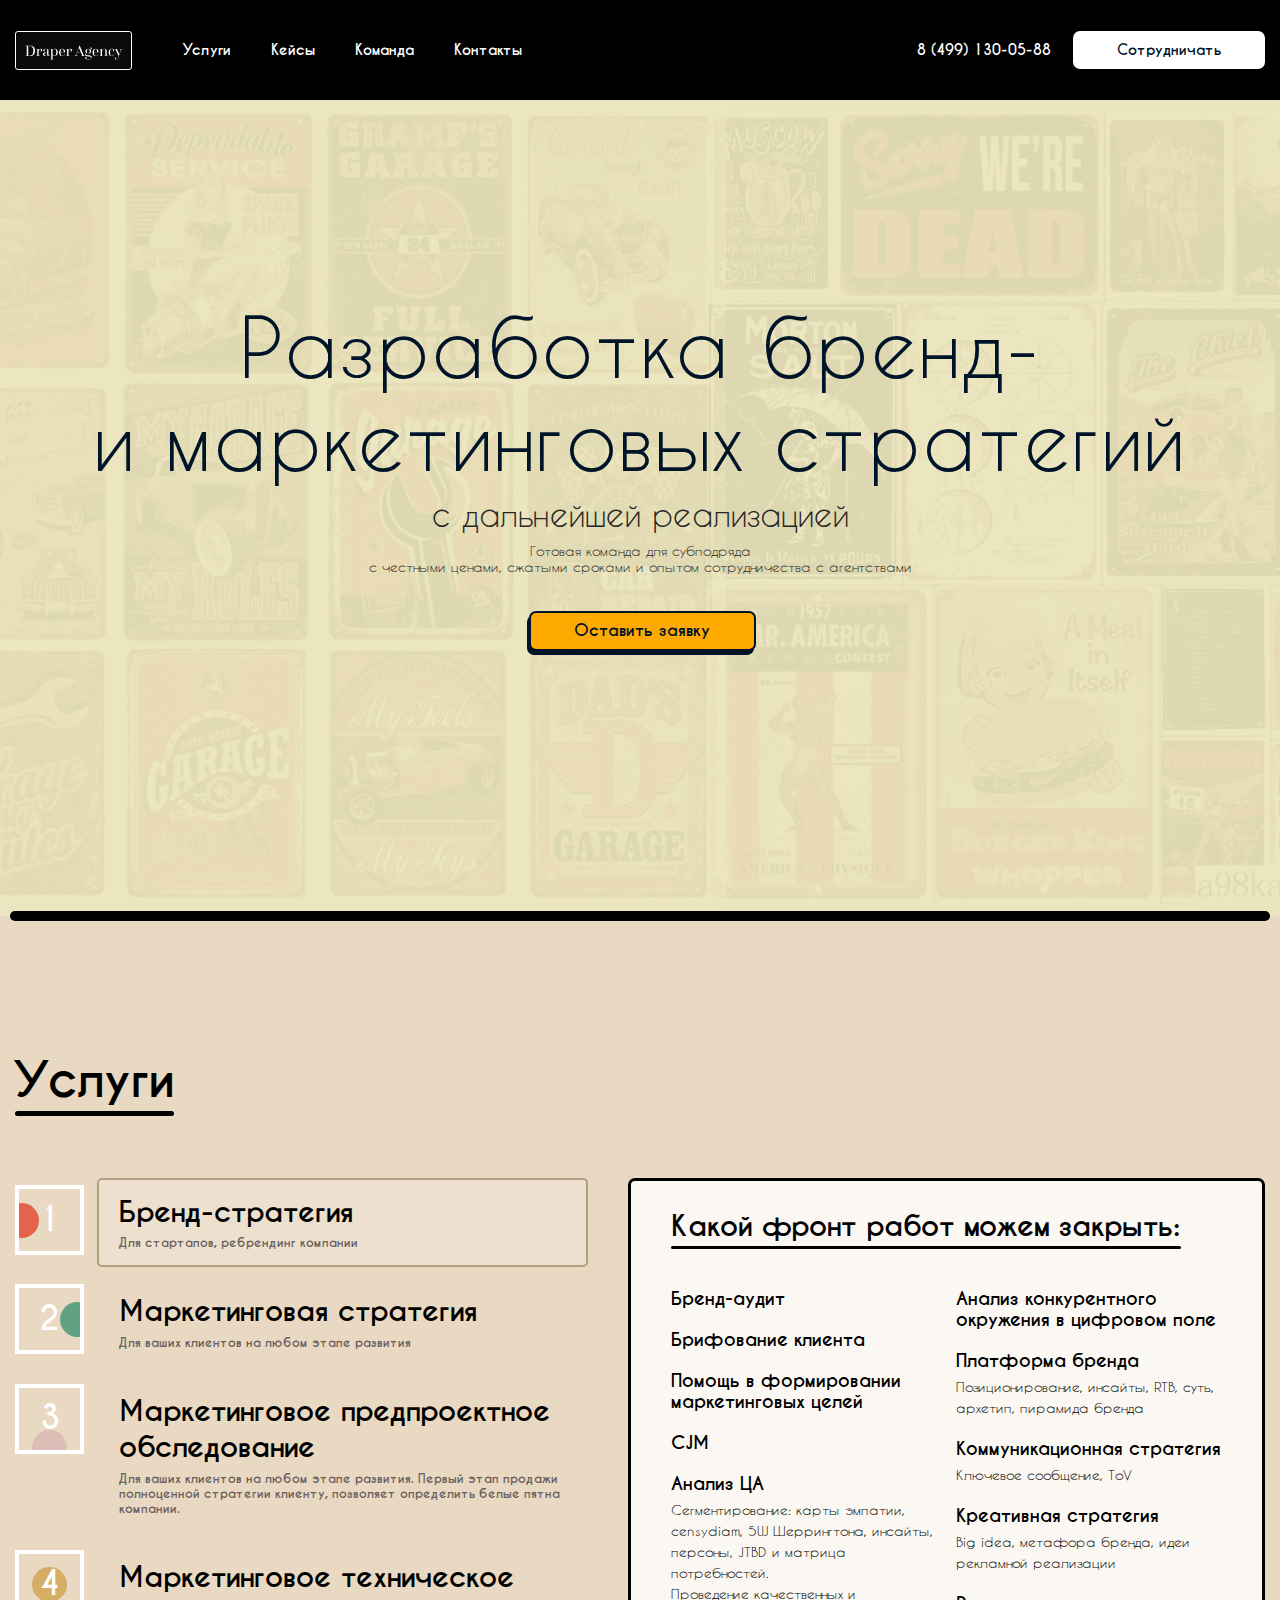
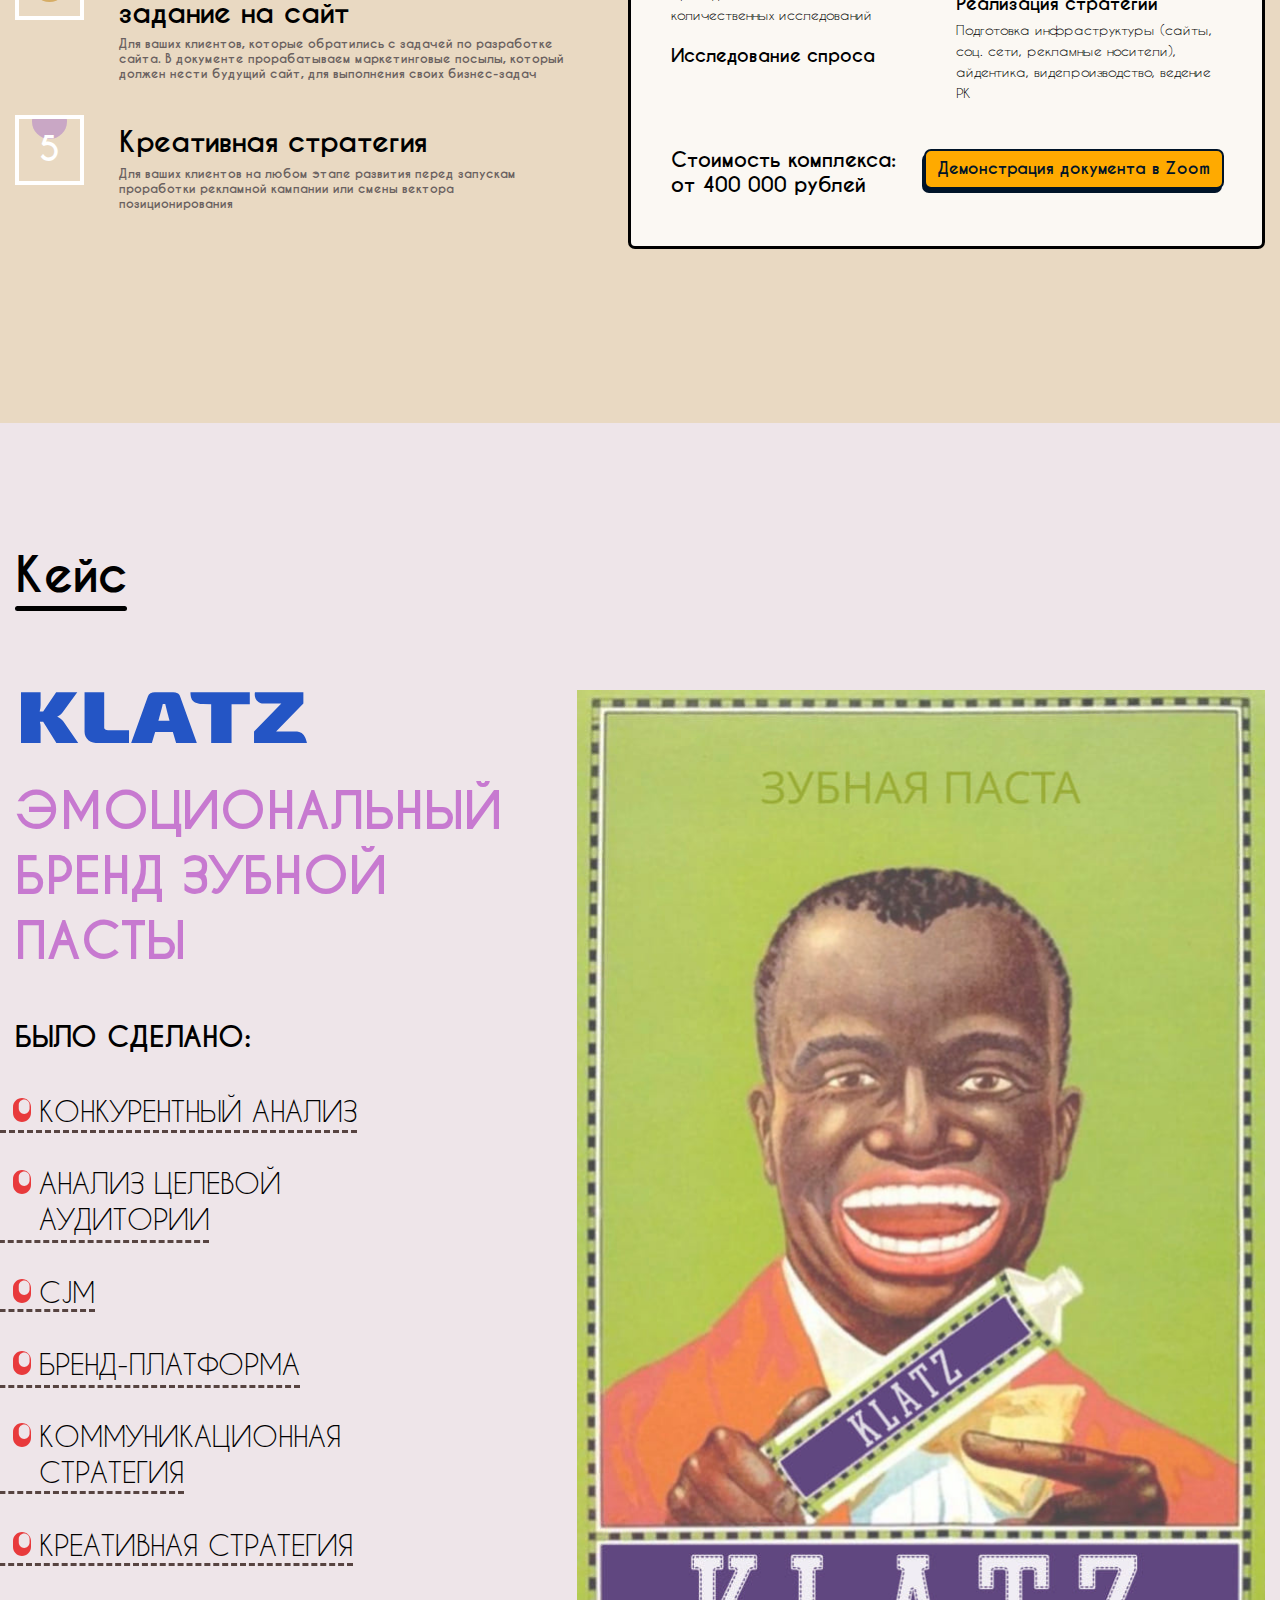
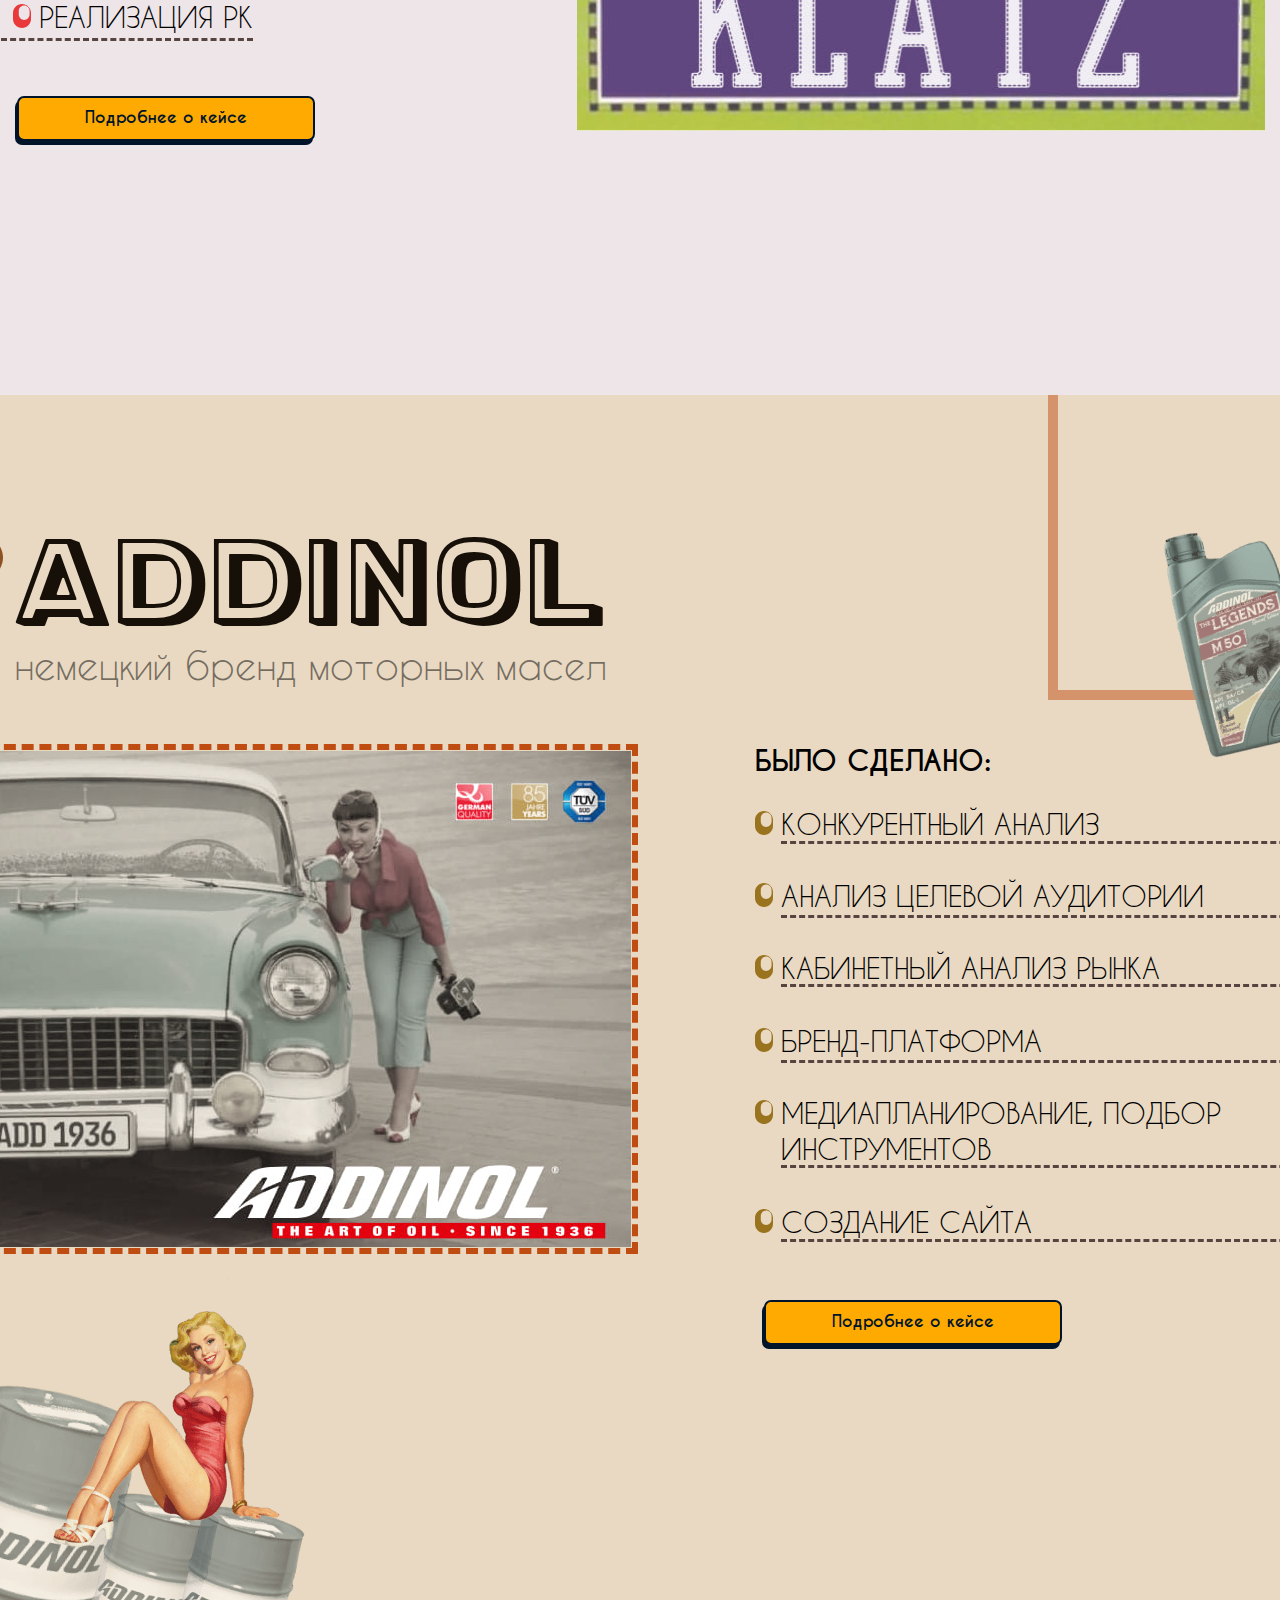
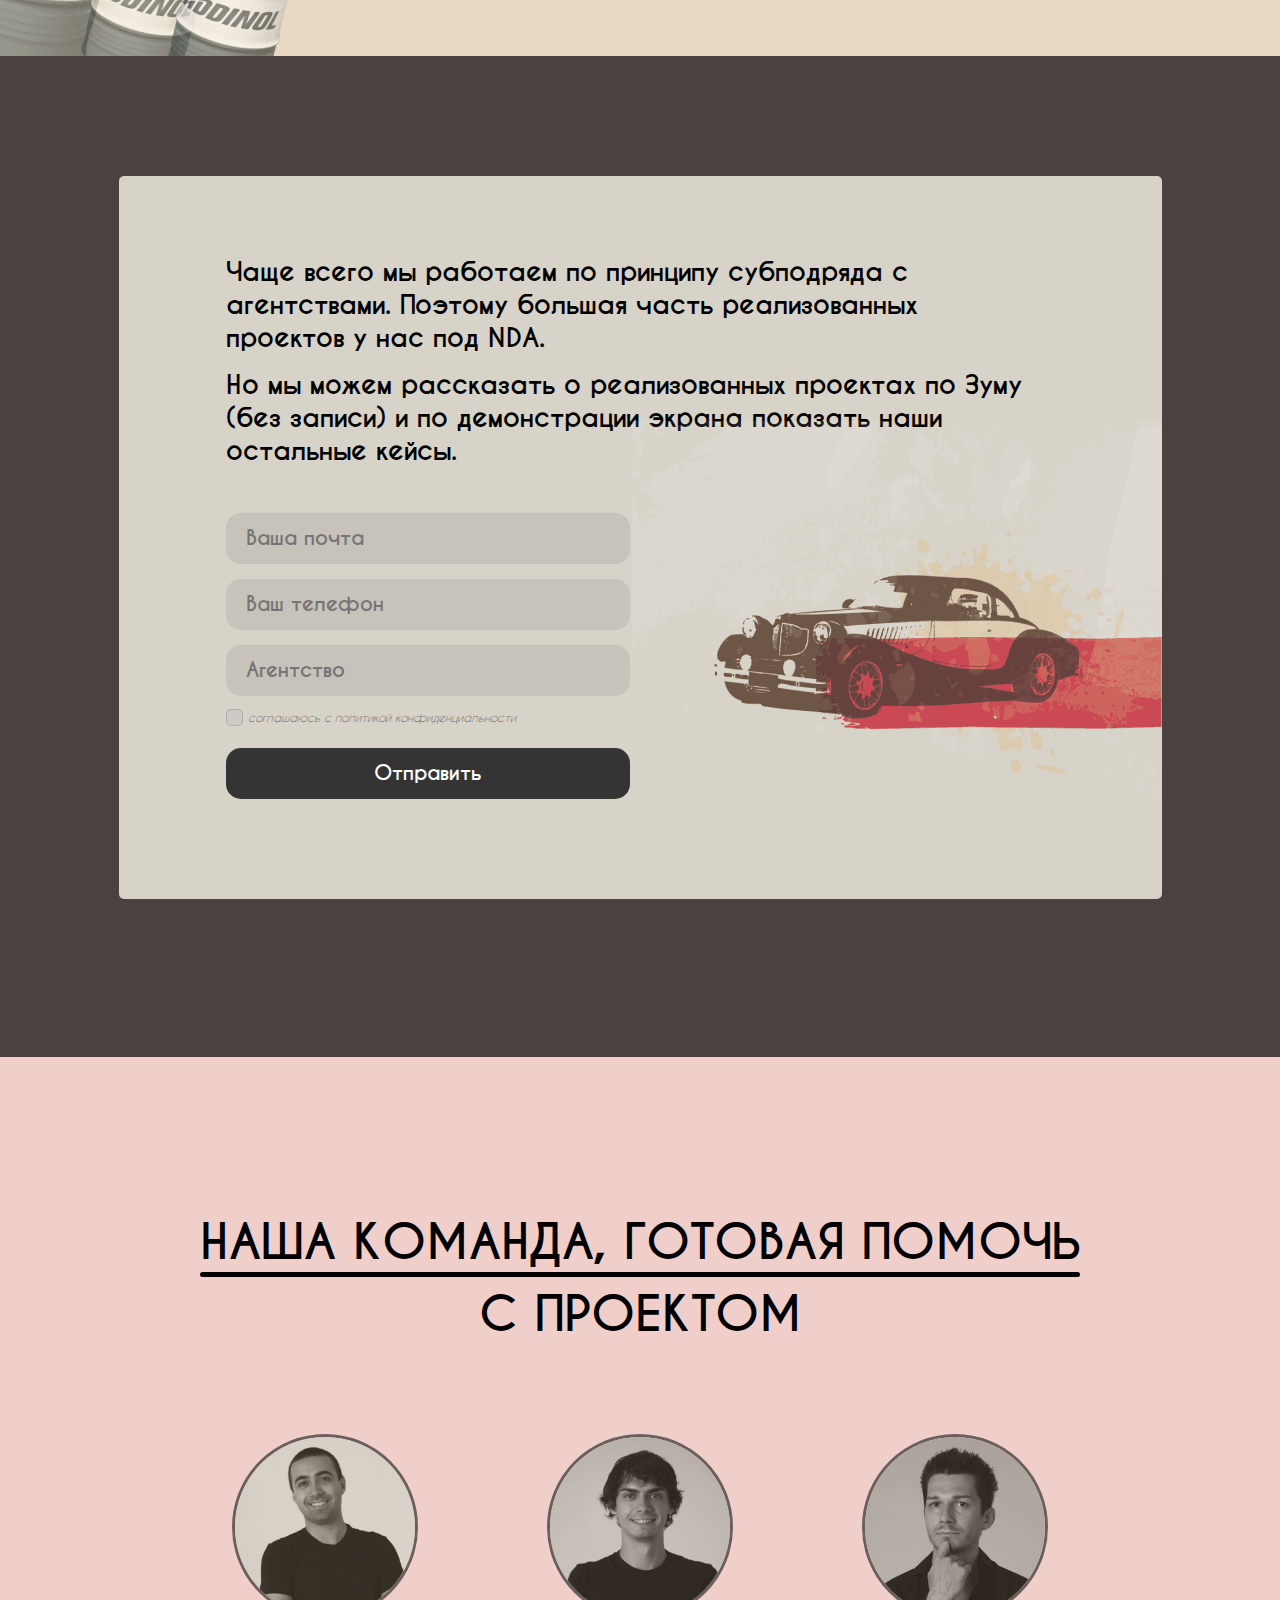
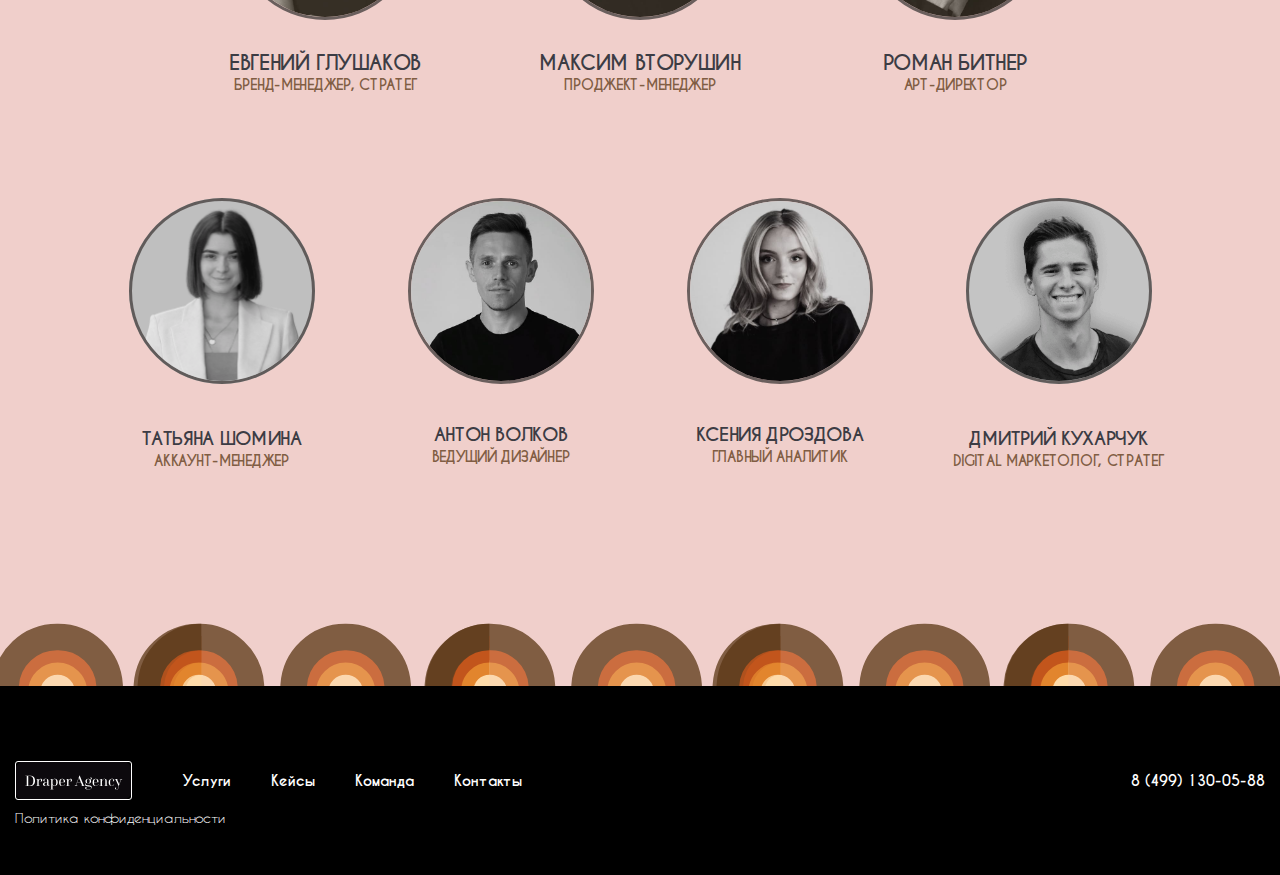
==== commit 02b4c32b: "fix" ====
--- a/index.html
+++ b/index.html
@@ -757,12 +757,16 @@
             </p>
             <form action="./send.php" method="POST" id="form">
                 <input type="hidden" name="secret" value="322">
-                <input type="text" name="email" required placeholder="Ваша почта" id="form_email">
+                <input type="email" name="email" required placeholder="Ваша почта" id="form_email">
                 <input type="text" name="phone" required placeholder="Ваш телефон" id="form_phone">
                 <input type="text" name="agency" placeholder="Агентство" id="form_agency">
                 <div class="label">
                     <input type="checkbox" name="agreement" id="agreement" required>
-                    <label for="agreement">соглашаюсь с <a target="_blank" href="./politika.pdf" class="politicsLink"> политикой конфиденциальности</a></label>
+                    <label for="agreement">
+                        <span>
+                            соглашаюсь с <a target="_blank" href="./politika.pdf" class="politicsLink"> политикой конфиденциальности</a>
+                        </span>
+                    </label>
                 </div>
                 <input type="submit" value="Отправить" name="submit" id="submit">
             </form>
--- a/css/main.css
+++ b/css/main.css
@@ -1,5 +1,5 @@
-/*! normalize.css v8.0.1 | MIT License | github.com/necolas/normalize.css */html{line-height:1.15;-webkit-text-size-adjust:100%}body{margin:0}main{display:block}h1{font-size:2em;margin:0.67em 0}hr{box-sizing:content-box;height:0;overflow:visible}pre{font-family:monospace, monospace;font-size:1em}a{background-color:transparent}abbr[title]{border-bottom:none;text-decoration:underline;text-decoration:underline dotted}b,strong{font-weight:bolder}code,kbd,samp{font-family:monospace, monospace;font-size:1em}small{font-size:80%}sub,sup{font-size:75%;line-height:0;position:relative;vertical-align:baseline}sub{bottom:-0.25em}sup{top:-0.5em}img{border-style:none}button,input,optgroup,select,textarea{font-family:inherit;font-size:100%;line-height:1.15;margin:0}button,input{overflow:visible}button,select{text-transform:none}button,[type="button"],[type="reset"],[type="submit"]{-webkit-appearance:button}button::-moz-focus-inner,[type="button"]::-moz-focus-inner,[type="reset"]::-moz-focus-inner,[type="submit"]::-moz-focus-inner{border-style:none;padding:0}button:-moz-focusring,[type="button"]:-moz-focusring,[type="reset"]:-moz-focusring,[type="submit"]:-moz-focusring{outline:1px dotted ButtonText}fieldset{padding:0.35em 0.75em 0.625em}legend{box-sizing:border-box;color:inherit;display:table;max-width:100%;padding:0;white-space:normal}progress{vertical-align:baseline}textarea{overflow:auto}[type="checkbox"],[type="radio"]{box-sizing:border-box;padding:0}[type="number"]::-webkit-inner-spin-button,[type="number"]::-webkit-outer-spin-button{height:auto}[type="search"]{-webkit-appearance:textfield;outline-offset:-2px}[type="search"]::-webkit-search-decoration{-webkit-appearance:none}::-webkit-file-upload-button{-webkit-appearance:button;font:inherit}details{display:block}summary{display:list-item}template{display:none}[hidden]{display:none}html{box-sizing:border-box}*,*::before,*::after{box-sizing:inherit}a{color:inherit;text-decoration:none}a:hover,a:active,a:focus{color:inherit;text-decoration:underline}input{outline:none}body{overflow-y:scroll}body.fixed{overflow:hidden}.politicsLink{margin-left:5px}@font-face{font-family:CaviarDreams;src:url("../fonts/CaviarDreams.ttf")}@font-face{font-family:CaviarDreams-Bold;src:url("../fonts/CaviarDreams_Bold.ttf")}@font-face{font-family:Docker;src:url("../fonts/Docker.ttf")}h1,h2,h3,h4,h5,h6,p{margin:0}h1{font-family:CaviarDreams;font-weight:400;letter-spacing:0.03em;font-size:80px;line-height:93px;text-align:center;color:#001429}h2{font-family:CaviarDreams-Bold;font-weight:700;line-height:61px;font-size:48px}p{font-family:CaviarDreams;font-weight:400}ul{padding:0}ul li{list-style:none}.clearfix::after{clear:both;content:'';display:table}.hide-text{overflow:hidden;padding:0;text-indent:101%;white-space:nowrap}.visually-hidden{border:0;clip:rect(0 0 0 0);height:1px;margin:-1px;overflow:hidden;padding:0;position:absolute;width:1px}.wrapper{width:100%}.container{max-width:calc(1250px + 10px);margin-left:auto;margin-right:auto;box-sizing:border-box;padding-left:5px;padding-right:5px;width:100%}@media (max-width: 1260px){.container{max-width:calc(960px + 10px)}}@media (max-width: 990px){.container{max-width:calc(768px + 10px)}}@media (max-width: 800px){.container{max-width:calc(100% - 20px)}}@media (max-width: 425px){.container{max-width:calc(100% - 20px)}}@media (max-width: 375px){.container{max-width:calc(100% - 5px)}}.popupForm{display:flex;flex-direction:column;align-items:center;background:#fff;padding:15px 50px;width:fit-content;margin:auto;border-radius:10px;box-sizing:border-box;max-width:calc(100% - 10px);-webkit-box-shadow:4px 4px 8px 0px rgba(34,60,80,0.2);-moz-box-shadow:4px 4px 8px 0px rgba(34,60,80,0.2);box-shadow:4px 4px 8px 0px rgba(34,60,80,0.2)}.popupForm__wrapper{position:fixed;top:120px;left:0;right:0;margin:auto;z-index:999;overflow:hidden;width:100%;height:100vh}.popupForm__wrapper.hidden{display:none}.popupForm p{font-size:20px;font-family:CaviarDreams-Bold;font-weight:700;margin-bottom:30px;text-align:center}.popupForm button{border:1px solid #000;background:transparent;color:#000;cursor:pointer;font-family:CaviarDreams-Bold;font-weight:700;width:100%;height:30px}.popupForm button:hover{border:1px solid #000;background:#000;color:#fff}.caseBlock{width:510px;display:flex;flex-direction:column}@media (max-width: 990px){.caseBlock{align-items:center;width:100%;position:relative;z-index:2}}.caseBlock>.ulTitle{font-size:28px;line-height:35px;color:#000;margin-bottom:38px;text-transform:uppercase;font-family:CaviarDreams-Bold;font-weight:700}@media (max-width: 990px){.caseBlock>.ulTitle{margin-bottom:15px}}.caseBlock>ul{padding:0;margin:0;margin-bottom:28px;max-width:378px}@media (max-width: 800px){.caseBlock>ul{max-width:350px !important}}.caseBlock>ul li{position:relative;left:24px;width:fit-content;text-transform:uppercase;font-size:28px;line-height:36px;margin-bottom:36.4px;font-family:CaviarDreams;font-weight:400}@media (max-width: 990px){.caseBlock>ul li{font-size:24px}}.caseBlock>ul li:before{content:'';position:absolute;left:-26px;top:5px;width:18px;height:24px;background:url("../images/klatz__li.svg");background-size:contain;background-repeat:no-repeat;background-position:center center}.caseBlock>ul li:after{content:'';position:absolute;bottom:-6px;left:-120px;width:calc(100% + 120px);border-bottom:3px dashed #574441}@media (max-width: 990px){.caseBlock>ul li:after{left:-500px;width:calc(100% + 500px)}}.caseBlock .btn_action{width:298px;max-width:100%;height:45px}body{margin:0}@media (max-width: 990px){.fullscreen{cursor:zoom-in}}@media (max-width: 990px){.fullscreen__parent{position:relative;cursor:zoom-in}.fullscreen__parent:before{content:'';position:absolute;left:0;right:0;margin:auto;top:calc(50% - 30px);width:60px;height:60px;background:#fff;border-radius:50%;border:1px solid #000}.fullscreen__parent:after{content:'';position:absolute;left:0;right:0;margin:auto;top:calc(50% - 15px);width:30px;height:30px;background:url("../images/zoom.png");background-size:contain;background-repeat:no-repeat;background-position:center center}}.popup{position:fixed;height:100%;width:100%;top:0;left:0;display:none;text-align:center;overflow:scroll;z-index:1000}.popup_bg{background:rgba(0,0,0,0.3);position:fixed;z-index:1000;top:0;left:0;bottom:0;right:0;width:auto;height:auto}.popup_img{position:relative;z-index:1002;left:0;top:50%;transform:translate(0, -50%);max-height:90%}.popup_img{pointer-events:none}.btn_action{font-family:CaviarDreams-Bold;font-weight:700;display:flex;align-items:center;justify-content:center;width:227px;height:40px;background:#FFAA00;border:2px solid #001429;box-sizing:border-box;color:#001429;box-shadow:-2px 4px 0px #001429;border-radius:7px;transition:.5s;position:relative;left:2px;bottom:4px;cursor:pointer}.btn_action:hover{left:0px;bottom:0px;text-decoration:none;box-shadow:0px 0px 0px #001429}.nav{display:flex;justify-content:space-between;align-items:center;color:#fff;height:inherit}.nav__wrapper{position:fixed;top:0;height:100px;background:#000;z-index:999}.nav__wrapper .mobileNav__wrapper{background:#000;color:#fff;display:block}.nav__wrapper .mobileNav__wrapper.hidden{display:none}.nav__wrapper .mobileNav__wrapper ul{display:flex;flex-direction:column;align-items:center;justify-content:center;margin:0;padding:0}.nav__wrapper .mobileNav__wrapper ul li{list-style:none;font-family:CaviarDreams-Bold;font-weight:700;line-height:22px;font-size:14px;margin-bottom:15px}.nav__wrapper .mobileNav__wrapper ul .btn{font-family:CaviarDreams-Bold;font-weight:700;display:flex;align-items:center;justify-content:center;width:192px;height:38px;font-size:14px;background:#FFFFFF;border:2px solid rgba(255,255,255,0.2);box-sizing:border-box;color:#001429;border-radius:7px;transition:background-color .5s,+/*! normalize.css v8.0.1 | MIT License | github.com/necolas/normalize.css */html{line-height:1.15;-webkit-text-size-adjust:100%}body{margin:0}main{display:block}h1{font-size:2em;margin:0.67em 0}hr{box-sizing:content-box;height:0;overflow:visible}pre{font-family:monospace, monospace;font-size:1em}a{background-color:transparent}abbr[title]{border-bottom:none;text-decoration:underline;text-decoration:underline dotted}b,strong{font-weight:bolder}code,kbd,samp{font-family:monospace, monospace;font-size:1em}small{font-size:80%}sub,sup{font-size:75%;line-height:0;position:relative;vertical-align:baseline}sub{bottom:-0.25em}sup{top:-0.5em}img{border-style:none}button,input,optgroup,select,textarea{font-family:inherit;font-size:100%;line-height:1.15;margin:0}button,input{overflow:visible}button,select{text-transform:none}button,[type="button"],[type="reset"],[type="submit"]{-webkit-appearance:button}button::-moz-focus-inner,[type="button"]::-moz-focus-inner,[type="reset"]::-moz-focus-inner,[type="submit"]::-moz-focus-inner{border-style:none;padding:0}button:-moz-focusring,[type="button"]:-moz-focusring,[type="reset"]:-moz-focusring,[type="submit"]:-moz-focusring{outline:1px dotted ButtonText}fieldset{padding:0.35em 0.75em 0.625em}legend{box-sizing:border-box;color:inherit;display:table;max-width:100%;padding:0;white-space:normal}progress{vertical-align:baseline}textarea{overflow:auto}[type="checkbox"],[type="radio"]{box-sizing:border-box;padding:0}[type="number"]::-webkit-inner-spin-button,[type="number"]::-webkit-outer-spin-button{height:auto}[type="search"]{-webkit-appearance:textfield;outline-offset:-2px}[type="search"]::-webkit-search-decoration{-webkit-appearance:none}::-webkit-file-upload-button{-webkit-appearance:button;font:inherit}details{display:block}summary{display:list-item}template{display:none}[hidden]{display:none}html{box-sizing:border-box}*,*::before,*::after{box-sizing:inherit}a{color:inherit;text-decoration:none}a:hover,a:active,a:focus{color:inherit;text-decoration:underline}input{outline:none}body{overflow-y:scroll}body.fixed{overflow:hidden}.politicsLink{display:inline}@font-face{font-family:CaviarDreams;src:url("../fonts/CaviarDreams.ttf")}@font-face{font-family:CaviarDreams-Bold;src:url("../fonts/CaviarDreams_Bold.ttf")}@font-face{font-family:Docker;src:url("../fonts/Docker.ttf")}h1,h2,h3,h4,h5,h6,p{margin:0}h1{font-family:CaviarDreams;font-weight:400;letter-spacing:0.03em;font-size:80px;line-height:93px;text-align:center;color:#001429}h2{font-family:CaviarDreams-Bold;font-weight:700;line-height:61px;font-size:48px}p{font-family:CaviarDreams;font-weight:400}ul{padding:0}ul li{list-style:none}.clearfix::after{clear:both;content:'';display:table}.hide-text{overflow:hidden;padding:0;text-indent:101%;white-space:nowrap}.visually-hidden{border:0;clip:rect(0 0 0 0);height:1px;margin:-1px;overflow:hidden;padding:0;position:absolute;width:1px}.wrapper{width:100%}.container{max-width:calc(1250px + 10px);margin-left:auto;margin-right:auto;box-sizing:border-box;padding-left:5px;padding-right:5px;width:100%}@media (max-width: 1260px){.container{max-width:calc(960px + 10px)}}@media (max-width: 990px){.container{max-width:calc(768px + 10px)}}@media (max-width: 800px){.container{max-width:calc(100% - 20px)}}@media (max-width: 425px){.container{max-width:calc(100% - 20px)}}@media (max-width: 375px){.container{max-width:calc(100% - 5px)}}.popupForm{display:flex;flex-direction:column;align-items:center;background:#fff;padding:15px 50px;width:fit-content;margin:auto;border-radius:10px;box-sizing:border-box;max-width:calc(100% - 10px);-webkit-box-shadow:4px 4px 8px 0px rgba(34,60,80,0.2);-moz-box-shadow:4px 4px 8px 0px rgba(34,60,80,0.2);box-shadow:4px 4px 8px 0px rgba(34,60,80,0.2)}.popupForm__wrapper{position:fixed;top:120px;left:0;right:0;margin:auto;z-index:999;overflow:hidden;width:100%;height:100vh}.popupForm__wrapper.hidden{display:none}.popupForm p{font-size:20px;font-family:CaviarDreams-Bold;font-weight:700;margin-bottom:30px;text-align:center}.popupForm button{border:1px solid #000;background:transparent;color:#000;cursor:pointer;font-family:CaviarDreams-Bold;font-weight:700;width:100%;height:30px}.popupForm button:hover{border:1px solid #000;background:#000;color:#fff}.caseBlock{width:510px;display:flex;flex-direction:column}@media (max-width: 990px){.caseBlock{align-items:center;width:100%;position:relative;z-index:2}}.caseBlock>.ulTitle{font-size:28px;line-height:35px;color:#000;margin-bottom:38px;text-transform:uppercase;font-family:CaviarDreams-Bold;font-weight:700}@media (max-width: 990px){.caseBlock>.ulTitle{margin-bottom:15px}}.caseBlock>ul{padding:0;margin:0;margin-bottom:28px;max-width:378px}@media (max-width: 800px){.caseBlock>ul{max-width:350px !important}}.caseBlock>ul li{position:relative;left:24px;width:fit-content;text-transform:uppercase;font-size:28px;line-height:36px;margin-bottom:36.4px;font-family:CaviarDreams;font-weight:400}@media (max-width: 990px){.caseBlock>ul li{font-size:24px}}.caseBlock>ul li:before{content:'';position:absolute;left:-26px;top:5px;width:18px;height:24px;background:url("../images/klatz__li.svg");background-size:contain;background-repeat:no-repeat;background-position:center center}.caseBlock>ul li:after{content:'';position:absolute;bottom:-6px;left:-120px;width:calc(100% + 120px);border-bottom:3px dashed #574441}@media (max-width: 990px){.caseBlock>ul li:after{left:-500px;width:calc(100% + 500px)}}.caseBlock .btn_action{width:298px;max-width:100%;height:45px}body{margin:0}@media (max-width: 990px){.fullscreen{cursor:zoom-in}}@media (max-width: 990px){.fullscreen__parent{position:relative;cursor:zoom-in}.fullscreen__parent:before{content:'';position:absolute;left:0;right:0;margin:auto;top:calc(50% - 30px);width:60px;height:60px;background:#fff;border-radius:50%;border:1px solid #000}.fullscreen__parent:after{content:'';position:absolute;left:0;right:0;margin:auto;top:calc(50% - 15px);width:30px;height:30px;background:url("../images/zoom.png");background-size:contain;background-repeat:no-repeat;background-position:center center}}.popup{position:fixed;height:100%;width:100%;top:0;left:0;display:none;text-align:center;overflow:scroll;z-index:1000}.popup_bg{background:rgba(0,0,0,0.3);position:fixed;z-index:1000;top:0;left:0;bottom:0;right:0;width:auto;height:auto}.popup_img{position:relative;z-index:1002;left:0;top:50%;transform:translate(0, -50%);max-height:90%}.popup_img{pointer-events:none}.btn_action{font-family:CaviarDreams-Bold;font-weight:700;display:flex;align-items:center;justify-content:center;width:227px;height:40px;background:#FFAA00;border:2px solid #001429;box-sizing:border-box;color:#001429;box-shadow:-2px 4px 0px #001429;border-radius:7px;transition:.5s;position:relative;left:2px;bottom:4px;cursor:pointer}.btn_action:hover{left:0px;bottom:0px;text-decoration:none;box-shadow:0px 0px 0px #001429}.nav{display:flex;justify-content:space-between;align-items:center;color:#fff;height:inherit}.nav__wrapper{position:fixed;top:0;height:100px;background:#000;z-index:999}.nav__wrapper .mobileNav__wrapper{background:#000;color:#fff;display:block}.nav__wrapper .mobileNav__wrapper.hidden{display:none}.nav__wrapper .mobileNav__wrapper ul{display:flex;flex-direction:column;align-items:center;justify-content:center;margin:0;padding:0}.nav__wrapper .mobileNav__wrapper ul li{list-style:none;font-family:CaviarDreams-Bold;font-weight:700;line-height:22px;font-size:14px;margin-bottom:15px}.nav__wrapper .mobileNav__wrapper ul .btn{font-family:CaviarDreams-Bold;font-weight:700;display:flex;align-items:center;justify-content:center;width:192px;height:38px;font-size:14px;background:#FFFFFF;border:2px solid rgba(255,255,255,0.2);box-sizing:border-box;color:#001429;border-radius:7px;transition:background-color .5s,  border .5s,  color .5s;cursor:pointer}.nav__wrapper .mobileNav__wrapper ul .btn:hover{color:#fff;border:2px solid #fff;background:#000}@media (min-width: 425px){.nav__wrapper .mobileNav__wrapper ul .btn{display:none}}.nav__left{display:flex;align-items:center}.nav__logo{width:117px;height:39px;background:url("../images/nav__logo.svg");background-size:contain;background-repeat:no-repeat;background-position:center center}.nav__list{font-family:CaviarDreams-Bold;font-weight:700;line-height:22px;font-size:14px;display:flex;align-items:center;justify-content:space-between;margin-left:51px}@media (max-width: 990px){.nav__list{display:none}}.nav__list li{cursor:pointer;margin-right:40px}.nav__list li:last-child{margin-right:0}.nav .burger{display:none;position:relative;align-items:center;justify-content:center;width:35px;height:30px;cursor:pointer;transition:.4s;z-index:1002;margin-left:20px}@media (max-width: 990px){.nav .burger{display:flex}}.nav .burger__icon{display:block;position:relative;bottom:8px;background:#fff;width:90%;height:2px;transition:.4s}.nav .burger__icon::after,.nav .burger__icon::before{content:"";display:block;position:absolute;background:#fff;width:100%;height:2px;transition:.4s;right:0}.nav .burger__icon::after{top:8px;width:80%}.nav .burger__icon::before{top:16px;width:50%}.nav .burger.active>.burger__icon{background:transparent}.nav .burger.active>.burger__icon::before,.nav .burger.active>.burger__icon::after{top:8px;width:100%}.nav .burger.active>.burger__icon::after{transform:rotate(-45deg);-webkit-transform:rotate(-45deg)}.nav .burger.active>.burger__icon::before{transform:rotate(45deg);-webkit-transform:rotate(45deg)}.nav__right{display:flex;align-items:center}.nav .phone{font-family:CaviarDreams-Bold;font-weight:700;line-height:16px;font-size:14px;margin-right:22px}@media (max-width: 990px){.nav .phone{display:none}}.nav .btn{font-family:CaviarDreams-Bold;font-weight:700;display:flex;align-items:center;justify-content:center;width:192px;height:38px;font-size:14px;background:#FFFFFF;border:2px solid rgba(255,255,255,0.2);box-sizing:border-box;color:#001429;border-radius:7px;transition:background-color .5s,  border .5s,- color .5s;cursor:pointer}.nav .btn:hover{color:#fff;border:2px solid #fff;background:#000}@media (max-width: 425px){.nav .btn{display:none}}.header{position:relative;z-index:2;display:flex;flex-direction:column;align-items:center;height:816px}@media (max-width: 990px){.header{height:fit-content;padding-top:100px;padding-bottom:100px}}.header:after{content:'';position:absolute;bottom:-5px;width:100%;height:10px;background:#000;border-radius:25px}@media (max-width: 990px){.header:after{bottom:0;height:5px}}.header__wrapper{margin-top:100px;background:#ebe5bd;z-index:1}@media (max-width: 990px){.header__wrapper{position:relative;overflow:hidden;height:fit-content}}.header__wrapper:before{content:'';position:absolute;display:block;width:100%;height:816px;background:url("../images/header__bg.png");background-size:cover;background-repeat:no-repeat;background-position:center center;z-index:2}.header h1{margin-bottom:10px;margin-top:200px}@media (max-width: 990px){.header h1{font-size:60px;line-height:normal;margin-top:0}}@media (max-width: 800px){.header h1{font-size:40px;line-height:normal}}.header__subtitle{font-family:CaviarDreams;font-weight:400;font-size:32px;line-height:37px;text-align:center;margin-bottom:10px;color:#272626}@media (max-width: 800px){.header__subtitle{font-size:20px;line-height:normal}}.header__p{font-family:CaviarDreams;font-weight:400;font-size:14px;line-height:16px;text-align:center;margin-bottom:40px;color:#272626}.services{padding-top:134px;padding-bottom:169px}@media (max-width: 990px){.services{padding-bottom:50px;padding-top:75px}}.services__wrapper{background:rgba(211,179,134,0.5)}.services h2{position:relative;display:inline-block;margin-bottom:67px}.services h2:after{content:'';position:absolute;bottom:-5px;left:0;width:100%;height:5px;background:#000;border-radius:25px}.services>div{display:flex;align-items:flex-start;justify-content:space-between}@media (max-width: 990px){.services>div{flex-direction:column;align-items:center}}.services__links{display:flex;flex-direction:column;max-width:573px;margin-right:40px;margin-top:0}@media (max-width: 990px){.services__links{margin-right:0px;min-width:100%;margin-bottom:0}}.services__links .link{width:100%;margin-bottom:10px;display:flex;align-items:flex-start;justify-content:flex-start;cursor:pointer}.services__links .link.active .link__block{background:rgba(255,255,255,0.2);border:2.2px solid rgba(123,94,53,0.5);box-sizing:border-box;border-radius:5px}@media (max-width: 990px){.services__links .link:not(.active){display:none}}.services__links .link__num{position:relative;top:7px;min-width:69px;min-height:70px;margin-right:13px;font-family:CaviarDreams-Bold;font-weight:700;font-size:32px;display:flex;align-items:center;justify-content:center;border:4px solid #fff;color:#fff;z-index:2;overflow:hidden}@media (max-width: 990px){.services__links .link__num{display:none}}.services__links .link__num:before{content:'';position:absolute;width:35px;height:35px;border-radius:50%;opacity:.8;z-index:-1}.services__links .link__block{width:100%;padding:15px 20px;border:2.2px solid transparent}@media (max-width: 990px){.services__links .link__block{min-height:156px;margin-left:50px;margin-right:50px}}@media (max-width: 800px){.services__links .link__block{min-height:109px;display:flex;align-items:center;justify-content:center;text-align:center}}.services__links .link__title{font-family:CaviarDreams-Bold;font-weight:700;font-size:28px;line-height:130%;margin-bottom:4px}@media (max-width: 800px){.services__links .link__title{font-size:18px}}.services__links .link__p{font-family:CaviarDreams-Bold;font-weight:700;font-size:12px;line-height:15px;color:#6A6160}@media (max-width: 800px){.services__links .link__p{display:none}}.services__links .link#brandStrategyLink .link__num:before{left:-15px;background:#E3452F}.services__links .link#markStrategyLink .link__num:before{right:-15px;background:#409472}.services__links .link#markAnalysisLink .link__num:before{bottom:-15px;background:#D7B6B1}.services__links .link#markTzLink .link__num:before{background:#D1A14D}.services__links .link#creativeStrategyLink .link__num:before{top:-15px;background:#C19AC6}@media (max-width: 990px){.services__content{width:100%}}.services__content>div,.services__content .slick__elem .active{display:none;flex-direction:column;width:100%;min-height:671px;padding:28px 40px 48px 40px;background:rgba(255,255,255,0.8);border:3px solid #000000;box-sizing:border-box;border-radius:7px}.services__content>div.active,.services__content .slick__elem .active.active{display:flex}.services__content>div>.title,.services__content .slick__elem .active>.title{position:relative;display:inline-block;width:fit-content;font-size:28px;line-height:35px;color:#030303;margin-bottom:44px;font-family:CaviarDreams-Bold;font-weight:700}.services__content>div>.title:after,.services__content .slick__elem .active>.title:after{content:'';position:absolute;bottom:-5px;left:0;width:100%;height:3px;background:#000;border-radius:25px}.services__content>div>.text,.services__content .slick__elem .active>.text{display:flex;justify-content:space-between;width:100%;min-height:435px;margin-bottom:25px}.services__content>div>.text ul,.services__content .slick__elem .active>.text ul{max-width:275px;margin:0;display:flex;flex-direction:column}.services__content>div>.text ul li,.services__content .slick__elem .active>.text ul li{margin-bottom:20px}.services__content>div>.text ul li .title,.services__content .slick__elem .active>.text ul li .title{font-family:CaviarDreams-Bold;font-weight:700;font-size:18px;line-height:21px}.services__content>div>.text ul li .text,.services__content .slick__elem .active>.text ul li .text{margin-top:5px;font-family:CaviarDreams;font-weight:400;font-size:14px;line-height:21px}.services__content>div>.text ul:first-child,.services__content .slick__elem .active>.text ul:first-child{margin-right:10px}@media (max-width: 990px){.services__content>div>.text ul:first-child,.services__content .slick__elem .active>.text ul:first-child{margin-right:0}}.services__content>div>.text ul:last-child,.services__content .slick__elem .active>.text ul:last-child{max-width:270px}.services__content>div>.bottom,.services__content .slick__elem .active>.bottom{display:flex;align-items:center;justify-content:space-between}@media (max-width: 800px){.services__content>div>.bottom,.services__content .slick__elem .active>.bottom{flex-direction:column}}.services__content>div>.bottom .price,.services__content .slick__elem .active>.bottom .price{font-family:CaviarDreams-Bold;font-weight:700;font-size:20px;line-height:25px}@media (max-width: 800px){.services__content>div>.bottom .price,.services__content .slick__elem .active>.bottom .price{margin-bottom:10px}}.services__content>div>.bottom .btn_action,.services__content .slick__elem .active>.bottom .btn_action{width:300px;height:40px}.services__content>div#markStrategy,.services__content .slick__elem .active#markStrategy{background:#d2e5f8}.services__content>div#markAnalysis,.services__content .slick__elem .active#markAnalysis{background:#e0ddde}.services__content>div#markTz,.services__content .slick__elem .active#markTz{background:#f4f1dc}.services__content>div#creativeStrategy,.services__content .slick__elem .active#creativeStrategy{background:#e4e4e4}@media (max-width: 990px){.services .notSlick{display:none}}@media (min-width: 990px){.services .slick{display:none}}.services .slick>div{display:block;background:transparent;border:none}.services .slick .slick-arrow{position:absolute !important;top:-200px !important}@media (max-width: 800px){.services .slick .slick-arrow{top:-160px !important}}.services .slick .slick-prev{left:0;background:transparent;border:0;color:transparent}.services .slick .slick-prev:before{content:'\27A4';display:block;font-size:30px;color:#000;transform:rotate(180deg);font-family:CaviarDreams-Bold;font-weight:700;position:relative;left:-15px}.services .slick .slick-next{right:0;background:transparent;border:0;color:transparent}.services .slick .slick-next:after{content:'\27A4';font-size:30px;color:#000;font-family:CaviarDreams-Bold;font-weight:700}.services .slick .slick-dots{position:absolute !important;top:-200px !important;left:0;right:0;margin:auto;width:100px;display:flex;justify-content:space-between}@media (max-width: 800px){.services .slick .slick-dots{top:-150px !important}}.services .slick .slick-dots>li{width:10px;height:10px;border-radius:50%;border:1px solid black;color:transparent;background:transparent}.services .slick .slick-dots>li.slick-active{background:#000}.services .slick .slick-dots>li>button{display:none}.services .slick .slick-list{padding-top:0}.services .slick .slick-slide{margin:0 10px}@media (max-width: 990px){.services .slick .slick-slide{min-height:419px}}@media (max-width: 800px){.services .slick .slick-slide{min-height:721px}}@media (max-width: 425px){.services .slick .slick-slide{min-height:809px}}@media (max-width: 375px){.services .slick .slick-slide{min-height:1007px}}.services .slick .slick-slide .active{min-height:fit-content;padding:15px}@media (max-width: 990px){.services .slick .slick-slide .active{min-height:419px}}@media (max-width: 800px){.services .slick .slick-slide .active{min-height:721px}}@media (max-width: 425px){.services .slick .slick-slide .active{min-height:809px}}@media (max-width: 375px){.services .slick .slick-slide .active{min-height:1007px}}.services .slick .slick-slide .active>.title{margin-bottom:15px;font-size:20px;line-height:normal}.services .slick .slick-slide .active>.text{min-height:fit-content;padding:0px}@media (max-width: 800px){.services .slick .slick-slide .active>.text{flex-direction:column;align-items:center}}@media (max-width: 425px){.services .slick .slick-slide .active>.text ul:last-child{max-width:100%}}.services .slick .slick-slide .active>.text li>.title.hasText{position:relative}.services .slick .slick-slide .active>.text li>.title.hasText:before{content:'\27A4';position:absolute;transition:.5s;font-size:10px;left:-10px}.services .slick .slick-slide .active>.text li>.title.rotated:before{transform:rotate(90deg)}.services .slick .slick-slide .active>.text li>.text.hidden{display:none}.services .slick .slick-slide .active>.bottom{text-align:center;margin-top:auto}.services .slick .slick-slide .active .btn_action{max-width:100%;text-align:center}.klatz{padding-top:122px;padding-bottom:250px}@media (max-width: 990px){.klatz{padding-top:75px;padding-bottom:75px}}.klatz__wrapper{overflow:hidden;background:#eee5e9}.klatz__page{margin-top:100px}.klatz__page .klatz{padding-bottom:138px}@media (max-width: 990px){.klatz__page .klatz{padding-bottom:100px}}@media (max-width: 990px){.klatz__page{margin-top:25px}.klatz__page .klatz>div>img{top:200px}}.klatz h2{position:relative;display:inline-block;margin-bottom:84px}.klatz h2:after{content:'';position:absolute;bottom:-5px;left:0;width:100%;height:5px;background:#000;border-radius:25px}.klatz>div{display:flex;justify-content:space-between;position:relative}.klatz>div>img{width:100%;max-width:688px;height:1041px}@media (max-width: 990px){.klatz>div>img{position:absolute;top:-10px;left:0;right:0;margin:auto;z-index:1;opacity:.2;display:none}}@media (max-width: 800px){.klatz>div>img{height:auto}}.klatz__left>.title{font-size:50px;line-height:65px;color:#c779d0;margin-bottom:46px;text-transform:uppercase;font-family:CaviarDreams-Bold;font-weight:700}@media (max-width: 990px){.klatz__left>.title{text-align:center;font-size:35px}}@media (max-width: 375px){.klatz__left>.title{font-size:25px;line-height:normal}}@media (max-width: 990px){.klatz__left>.ulTitle{max-width:100%;width:350px;text-align:left}}@media (max-width: 375px){.klatz__left>.ulTitle{font-size:25px}}.klatz__left>ul{padding:0;margin:0;margin-bottom:28px;max-width:378px}@media (max-width: 375px){.klatz__left>ul{max-width:calc(100% - 20px) !important}}.klatz__left>ul li:nth-child(1):after{bottom:-4px}.klatz__left>ul li:nth-child(2):after{width:calc(170px + 120px)}@media (max-width: 990px){.klatz__left>ul li:nth-child(2):after{width:calc(360px + 500px)}}@media (max-width: 800px){.klatz__left>ul li:nth-child(2):after{width:calc(150px + 500px)}}.klatz__left>ul li:nth-child(3):after{bottom:-2px}.klatz__left>ul li:nth-child(5):after{width:calc(145px + 120px);bottom:-4px}@media (max-width: 990px){.klatz__left>ul li:nth-child(5):after{width:calc(124px + 500px)}}.klatz__left>ul li:nth-child(6):after{bottom:-3px}.klatz__logo{position:relative;width:298px;height:53px;margin-bottom:36px;background:url("../images/klatz__logo.svg");background-size:contain;background-repeat:no-repeat;background-position:center center}@media (max-width: 990px){.klatz__logo{margin-bottom:10px}}.klatz__logo:before{content:'';position:absolute;top:-50px;left:-170px;width:152px;height:246px;background:url("../images/klatz__icon.svg");background-size:contain;background-repeat:no-repeat;background-position:center center}.addinol{position:relative}@media (max-width: 990px){.addinol{z-index:3}}.addinol__wrapper{position:relative;padding-top:132px;padding-bottom:307px;overflow:hidden;background:rgba(211,179,134,0.5)}@media (max-width: 990px){.addinol__wrapper{padding-top:75px}}.addinol__oil{position:absolute;right:-205px;top:0;width:437px;height:305px;border-left:10px solid #D4936A;border-bottom:10px solid #D4936A}@media (max-width: 990px){.addinol__oil{z-index:1}}@media (max-width: 800px){.addinol__oil{display:none}}.addinol__oil:before{content:'';position:absolute;left:95px;bottom:-75px;width:170px;height:253px;background:url("../images/addinol__oil.png");background-size:contain;background-repeat:no-repeat;background-position:center center}@media (max-width: 990px){.addinol__oil:before{z-index:2}}.addinol__girl{position:absolute;left:0;bottom:-60px;width:320px;height:438px;background:url("../images/addinol__girl.png");background-size:contain;background-repeat:no-repeat;background-position:center center}@media (max-width: 800px){.addinol__girl{bottom:-100px}}.addinol__title{position:relative;font-family:'Docker';text-transform:uppercase;font-size:120px;line-height:120px;letter-spacing:0.05em;color:#161008}@media (max-width: 990px){.addinol__title{text-align:center;width:fit-content;margin:auto}}@media (max-width: 800px){.addinol__title{font-size:50px;line-height:normal}}.addinol__title:before{content:'';position:absolute;left:-61px;top:-13px;width:49px;height:66px;background:url("../images/addinol__drops.svg");background-size:contain;background-repeat:no-repeat;background-position:center center}.addinol__subtitle{font-size:38px;line-height:37px;color:rgba(0,0,0,0.5);font-family:CaviarDreams;font-weight:400;margin-bottom:60px}@media (max-width: 990px){.addinol__subtitle{text-align:center}}@media (max-width: 800px){.addinol__subtitle{font-size:30px}}.addinol>div{clear:both;position:relative;display:flex;justify-content:flex-end}.addinol>div>img{position:absolute;left:-100px;top:0;padding:1px;border:6px dashed #BF4D11}@media (max-width: 1260px){.addinol>div>img{left:-300px}}@media (max-width: 990px){.addinol>div>img{left:0;right:0;margin:auto;opacity:.1}}.addinol__right>.ulTitle{margin-bottom:27px}@media (max-width: 800px){.addinol__right>.ulTitle{margin-bottom:7px}}.addinol__right>ul{max-width:484px}.addinol__right>ul>li{width:100%;left:26px}@media (max-width: 800px){.addinol__right>ul>li{width:calc(100% - 40px);font-size:20px}}.addinol__right>ul>li:before{background:url("../images/addinol__li.svg");background-size:contain;background-repeat:no-repeat;background-position:center center}.addinol__right>ul>li:after{left:0;width:calc(100% + 120px)}@media (max-width: 990px){.addinol__right>ul>li:after{width:calc(100% + 500px)}}.addinol__right>ul>li:nth-child(1):after{bottom:-2px}.addinol__right>ul>li:nth-child(2):after{bottom:-4px}.addinol__right>ul>li:nth-child(3):after{bottom:-1px}.addinol__right>ul>li:nth-child(4):after{bottom:-4px}.addinol__right>ul>li:nth-child(5):after{bottom:-1px}.addinol__right>ul>li:nth-child(6):after{bottom:-2px}.addinol__right .btn_action{left:9px}.contacts{position:relative;width:100%;margin:auto;max-width:1043px;padding:79px 106px 100px 107px;background:#D8D3C9;border-radius:5px}@media (max-width: 800px){.contacts{padding:15px}}.contacts__wrapper{padding-top:120px;padding-bottom:158px;background:#494241}@media (max-width: 990px){.contacts__wrapper{padding-left:10px;padding-right:10px}}.contacts>p{font-size:26px;line-height:33px;margin-bottom:14px;max-width:800px;font-family:CaviarDreams-Bold;font-weight:700}@media (max-width: 990px){.contacts>p{font-family:CaviarDreams;font-weight:400;font-size:24px;line-height:normal}}@media (max-width: 800px){.contacts>p{font-size:20px}}.contacts form{position:relative;z-index:3;display:flex;flex-direction:column;margin-top:46px}.contacts form input[type=text],.contacts form input[type=submit]{width:404px;height:51px;border-radius:15px;font-size:20px;line-height:25px;border:0;font-family:CaviarDreams-Bold;font-weight:700}@media (max-width: 800px){.contacts form input[type=text],.contacts form input[type=submit]{max-width:100%}}.contacts form input[type=text]{padding:9px 20px 10px 20px;box-sizing:border-box;color:rgba(0,0,0,0.7);background:#C7C3BA}.contacts form input[type=text] ::-webkit-input-placeholder{color:rgba(0,0,0,0.7);opacity:1}.contacts form input[type=text] :-ms-input-placeholder{color:rgba(0,0,0,0.7);opacity:1}.contacts form input[type=text] ::-moz-placeholder{color:rgba(0,0,0,0.7);opacity:1}.contacts form input[type=text] :-moz-placeholder{color:rgba(0,0,0,0.7);opacity:1}.contacts form input[name=email],.contacts form input[name=phone]{margin-bottom:15px}.contacts form input[name=agency]{margin-bottom:12px}.contacts form .label{margin-bottom:22px}.contacts form .label input{display:block;width:1px;height:1px;border:0;color:transparent;background:transparent}.contacts form .label input:checked+label:before{background-image:url("data:image/svg+xml,%3csvg xmlns='http://www.w3.org/2000/svg' viewBox='0 0 8 8'%3e%3cpath fill='%23fff' d='M6.564.75l-3.59 3.612-1.538-1.55L0 4.26 2.974 7.25 8 2.193z'/%3e%3c/svg%3e");background-size:50%;background-position:center center;background-repeat:no-repeat}.contacts form .label label{display:flex;align-items:center;font-size:12px;line-height:14px;color:rgba(0,0,0,0.5);font-style:italic;cursor:pointer;font-family:CaviarDreams;font-weight:400}.contacts form .label label:before{content:'';display:block;width:17px;height:17px;margin-right:5px;background:rgba(196,196,196,0.5);border:0.5px solid rgba(0,0,0,0.15);box-sizing:border-box;border-radius:5px}.contacts form input[type=submit]{background:#343434;color:#fff;cursor:pointer}.contacts form input[type=submit]:hover{background:#fff;color:#343434}.contacts__img{z-index:1;position:absolute;right:0;bottom:100px;width:530px;height:378px;background:url("../images/contacts__img.png");background-size:contain;background-repeat:no-repeat;background-position:center center}.team__wrapper{position:relative;padding-top:150px;padding-bottom:112px;background:#f0cfcb}@media (max-width: 990px){.team__wrapper{padding-top:75px;padding-bottom:75px}}.team h2{position:relative;width:fit-content;font-size:48px;line-height:72px;text-align:center;margin:auto;margin-bottom:83px;text-transform:uppercase}@media (max-width: 990px){.team h2{font-size:40px;line-height:normal;margin-bottom:28px}}@media (max-width: 800px){.team h2{font-size:30px}}.team h2:before{content:'';position:absolute;top:65px;width:100%;height:5px;border-radius:10px;background:#000}@media (max-width: 990px){.team h2:before{display:none}}.team__list{width:100%;display:flex;flex-wrap:wrap;justify-content:center}.team__list>div{display:flex;flex-direction:column;align-items:center;width:250px;margin-bottom:104px}@media (max-width: 1260px){.team__list>div{margin-bottom:70px}}@media (max-width: 800px){.team__list>div{width:100%;margin-bottom:50px}}.team__list>div img{position:relative;width:186px;height:186px;border-radius:50%;border:3px solid rgba(73,66,65,0.8);box-sizing:border-box;margin-bottom:30px;z-index:2}@media (max-width: 800px){.team__list>div img{margin-bottom:10px}}.team__list>div .name{line-height:26px;font-size:20px;letter-spacing:-0.02em;text-align:center;color:#3C3C44;text-transform:uppercase;font-family:CaviarDreams-Bold;font-weight:700}.team__list>div .status{line-height:18px;font-size:14px;letter-spacing:-0.02em;text-align:center;color:#805d43;text-transform:uppercase;font-family:CaviarDreams-Bold;font-weight:700}.team__list>div:nth-child(1),.team__list>div:nth-child(2),.team__list>div:nth-child(3){width:315px}@media (max-width: 1260px){.team__list>div:nth-child(1),.team__list>div:nth-child(2),.team__list>div:nth-child(3){width:282px}}@media (max-width: 800px){.team__list>div:nth-child(1),.team__list>div:nth-child(2),.team__list>div:nth-child(3){width:100%}}.team__list>div:nth-child(1){margin-left:40px}@media (max-width: 1260px){.team__list>div:nth-child(1){margin-left:59px}}@media (max-width: 800px){.team__list>div:nth-child(1){margin-left:0}}.team__list>div:nth-child(3){margin-right:40px}@media (max-width: 800px){.team__list>div:nth-child(3){margin-right:0}}.team__list>div:nth-child(4),.team__list>div:nth-child(5),.team__list>div:nth-child(6),.team__list>div:nth-child(7){width:279px}@media (max-width: 1260px){.team__list>div:nth-child(4),.team__list>div:nth-child(5),.team__list>div:nth-child(6),.team__list>div:nth-child(7){width:236px}}@media (max-width: 800px){.team__list>div:nth-child(4),.team__list>div:nth-child(5),.team__list>div:nth-child(6),.team__list>div:nth-child(7){width:100%}}.team__list>div:nth-child(4) img,.team__list>div:nth-child(5) img,.team__list>div:nth-child(6) img,.team__list>div:nth-child(7) img{margin-bottom:38px}@media (max-width: 800px){.team__list>div:nth-child(4) img,.team__list>div:nth-child(5) img,.team__list>div:nth-child(6) img,.team__list>div:nth-child(7) img{margin-bottom:10px}}.team__list>div:nth-child(4) .name,.team__list>div:nth-child(5) .name,.team__list>div:nth-child(6) .name,.team__list>div:nth-child(7) .name{font-size:18px}.team__list>div:nth-child(4) div{position:relative;overflow:hidden}.team__list>div:nth-child(4) div:before{content:'';position:absolute;left:0;top:0;width:186px;height:186px;background:#BFBFBF;border-radius:50%;z-index:1}.team__list>div:nth-child(7) div{position:relative;overflow:hidden}.team__list>div:nth-child(7) div:before{content:'';position:absolute;left:0;top:0;width:186px;height:186px;background:#C4C4C4;border-radius:50%;z-index:1}.team__bottom{width:100%;max-width:1300px;height:161px;margin:auto;overflow:hidden;position:absolute;bottom:0;left:0;right:0;display:flex;background:url("../images/team__bottom.svg");background-size:auto;background-repeat:no-repeat;background-position:center center;background-position-y:98px}.footer{display:flex;justify-content:space-between;align-items:center;color:#fff;height:inherit}@media (max-width: 800px){.footer{flex-direction:column}}.footer__wrapper{height:189px;background:#000;z-index:999}@media (max-width: 800px){.footer__wrapper{padding-top:50px;padding-bottom:50px;height:fit-content}}.footer__left{position:relative;display:flex;align-items:center}@media (max-width: 800px){.footer__left{flex-direction:column}}.footer__logo{width:117px;height:39px;background:url("../images/nav__logo.svg");background-size:contain;background-repeat:no-repeat;background-position:center center}.footer__list{font-family:CaviarDreams-Bold;font-weight:700;line-height:22px;font-size:14px;display:flex;align-items:center;justify-content:space-between;margin-left:51px}@media (max-width: 800px){.footer__list{flex-direction:column;margin-left:0}}.footer__list li{cursor:pointer;margin-right:40px}.footer__list li:last-child{margin-right:0}@media (max-width: 800px){.footer__list li{margin-right:0;margin-bottom:10px}}.footer__right{display:flex;align-items:center}.footer .phone{font-family:CaviarDreams-Bold;font-weight:700;line-height:16px;font-size:14px}.footer .politicsLink1{font-family:CaviarDreams;font-weight:400;font-size:14px;margin-top:10px;position:absolute;left:0;bottom:-20px;color:#fff}@media (min-width: 800px){.footer .politicsLink1_mobile{display:none}}@media (max-width: 800px){.footer .politicsLink1_mobile{max-width:100%;font-family:CaviarDreams;font-weight:400;font-size:14px;margin-top:10px;color:#fff}}@media (max-width: 800px){.footer .politicsLink1{display:none}}
+ color .5s;cursor:pointer}.nav .btn:hover{color:#fff;border:2px solid #fff;background:#000}@media (max-width: 425px){.nav .btn{display:none}}.header{position:relative;z-index:2;display:flex;flex-direction:column;align-items:center;height:816px}@media (max-width: 990px){.header{height:fit-content;padding-top:100px;padding-bottom:100px}}.header:after{content:'';position:absolute;bottom:-5px;width:100%;height:10px;background:#000;border-radius:25px}@media (max-width: 990px){.header:after{bottom:0;height:5px}}.header__wrapper{margin-top:100px;background:#ebe5bd;z-index:1}@media (max-width: 990px){.header__wrapper{position:relative;overflow:hidden;height:fit-content}}.header__wrapper:before{content:'';position:absolute;display:block;width:100%;height:816px;background:url("../images/header__bg.png");background-size:cover;background-repeat:no-repeat;background-position:center center;z-index:2}.header h1{margin-bottom:10px;margin-top:200px}@media (max-width: 990px){.header h1{font-size:60px;line-height:normal;margin-top:0}}@media (max-width: 800px){.header h1{font-size:40px;line-height:normal}}.header__subtitle{font-family:CaviarDreams;font-weight:400;font-size:32px;line-height:37px;text-align:center;margin-bottom:10px;color:#272626}@media (max-width: 800px){.header__subtitle{font-size:20px;line-height:normal}}.header__p{font-family:CaviarDreams;font-weight:400;font-size:14px;line-height:16px;text-align:center;margin-bottom:40px;color:#272626}.services{padding-top:134px;padding-bottom:169px}@media (max-width: 990px){.services{padding-bottom:50px;padding-top:75px}}.services__wrapper{background:rgba(211,179,134,0.5)}.services h2{position:relative;display:inline-block;margin-bottom:67px}.services h2:after{content:'';position:absolute;bottom:-5px;left:0;width:100%;height:5px;background:#000;border-radius:25px}.services>div{display:flex;align-items:flex-start;justify-content:space-between}@media (max-width: 990px){.services>div{flex-direction:column;align-items:center}}.services__links{display:flex;flex-direction:column;max-width:573px;margin-right:40px;margin-top:0}@media (max-width: 990px){.services__links{margin-right:0px;min-width:100%;margin-bottom:0}}.services__links .link{width:100%;margin-bottom:10px;display:flex;align-items:flex-start;justify-content:flex-start;cursor:pointer}.services__links .link.active .link__block{background:rgba(255,255,255,0.2);border:2.2px solid rgba(123,94,53,0.5);box-sizing:border-box;border-radius:5px}@media (max-width: 990px){.services__links .link:not(.active){display:none}}.services__links .link__num{position:relative;top:7px;min-width:69px;min-height:70px;margin-right:13px;font-family:CaviarDreams-Bold;font-weight:700;font-size:32px;display:flex;align-items:center;justify-content:center;border:4px solid #fff;color:#fff;z-index:2;overflow:hidden}@media (max-width: 990px){.services__links .link__num{display:none}}.services__links .link__num:before{content:'';position:absolute;width:35px;height:35px;border-radius:50%;opacity:.8;z-index:-1}.services__links .link__block{width:100%;padding:15px 20px;border:2.2px solid transparent}@media (max-width: 990px){.services__links .link__block{min-height:156px;margin-left:50px;margin-right:50px}}@media (max-width: 800px){.services__links .link__block{min-height:109px;display:flex;align-items:center;justify-content:center;text-align:center}}.services__links .link__title{font-family:CaviarDreams-Bold;font-weight:700;font-size:28px;line-height:130%;margin-bottom:4px}@media (max-width: 800px){.services__links .link__title{font-size:18px}}.services__links .link__p{font-family:CaviarDreams-Bold;font-weight:700;font-size:12px;line-height:15px;color:#6A6160}@media (max-width: 800px){.services__links .link__p{display:none}}.services__links .link#brandStrategyLink .link__num:before{left:-15px;background:#E3452F}.services__links .link#markStrategyLink .link__num:before{right:-15px;background:#409472}.services__links .link#markAnalysisLink .link__num:before{bottom:-15px;background:#D7B6B1}.services__links .link#markTzLink .link__num:before{background:#D1A14D}.services__links .link#creativeStrategyLink .link__num:before{top:-15px;background:#C19AC6}@media (max-width: 990px){.services__content{width:100%}}.services__content>div,.services__content .slick__elem .active{display:none;flex-direction:column;width:100%;min-height:671px;padding:28px 40px 48px 40px;background:rgba(255,255,255,0.8);border:3px solid #000000;box-sizing:border-box;border-radius:7px}.services__content>div.active,.services__content .slick__elem .active.active{display:flex}.services__content>div>.title,.services__content .slick__elem .active>.title{position:relative;display:inline-block;width:fit-content;font-size:28px;line-height:35px;color:#030303;margin-bottom:44px;font-family:CaviarDreams-Bold;font-weight:700}.services__content>div>.title:after,.services__content .slick__elem .active>.title:after{content:'';position:absolute;bottom:-5px;left:0;width:100%;height:3px;background:#000;border-radius:25px}.services__content>div>.text,.services__content .slick__elem .active>.text{display:flex;justify-content:space-between;width:100%;min-height:435px;margin-bottom:25px}.services__content>div>.text ul,.services__content .slick__elem .active>.text ul{max-width:275px;margin:0;display:flex;flex-direction:column}.services__content>div>.text ul li,.services__content .slick__elem .active>.text ul li{margin-bottom:20px}.services__content>div>.text ul li .title,.services__content .slick__elem .active>.text ul li .title{font-family:CaviarDreams-Bold;font-weight:700;font-size:18px;line-height:21px}.services__content>div>.text ul li .text,.services__content .slick__elem .active>.text ul li .text{margin-top:5px;font-family:CaviarDreams;font-weight:400;font-size:14px;line-height:21px}.services__content>div>.text ul:first-child,.services__content .slick__elem .active>.text ul:first-child{margin-right:10px}@media (max-width: 990px){.services__content>div>.text ul:first-child,.services__content .slick__elem .active>.text ul:first-child{margin-right:0}}.services__content>div>.text ul:last-child,.services__content .slick__elem .active>.text ul:last-child{max-width:270px}.services__content>div>.bottom,.services__content .slick__elem .active>.bottom{display:flex;align-items:center;justify-content:space-between}@media (max-width: 800px){.services__content>div>.bottom,.services__content .slick__elem .active>.bottom{flex-direction:column}}.services__content>div>.bottom .price,.services__content .slick__elem .active>.bottom .price{font-family:CaviarDreams-Bold;font-weight:700;font-size:20px;line-height:25px}@media (max-width: 800px){.services__content>div>.bottom .price,.services__content .slick__elem .active>.bottom .price{margin-bottom:10px}}.services__content>div>.bottom .btn_action,.services__content .slick__elem .active>.bottom .btn_action{width:300px;height:40px}.services__content>div#markStrategy,.services__content .slick__elem .active#markStrategy{background:#d2e5f8}.services__content>div#markAnalysis,.services__content .slick__elem .active#markAnalysis{background:#e0ddde}.services__content>div#markTz,.services__content .slick__elem .active#markTz{background:#f4f1dc}.services__content>div#creativeStrategy,.services__content .slick__elem .active#creativeStrategy{background:#e4e4e4}@media (max-width: 990px){.services .notSlick{display:none}}@media (min-width: 990px){.services .slick{display:none}}.services .slick>div{display:block;background:transparent;border:none}.services .slick .slick-arrow{position:absolute !important;top:-200px !important}@media (max-width: 800px){.services .slick .slick-arrow{top:-160px !important}}.services .slick .slick-prev{left:0;background:transparent;border:0;color:transparent}.services .slick .slick-prev:before{content:'\27A4';display:block;font-size:30px;color:#000;transform:rotate(180deg);font-family:CaviarDreams-Bold;font-weight:700;position:relative;left:-15px}.services .slick .slick-next{right:0;background:transparent;border:0;color:transparent}.services .slick .slick-next:after{content:'\27A4';font-size:30px;color:#000;font-family:CaviarDreams-Bold;font-weight:700}.services .slick .slick-dots{position:absolute !important;top:-200px !important;left:0;right:0;margin:auto;width:100px;display:flex;justify-content:space-between}@media (max-width: 800px){.services .slick .slick-dots{top:-150px !important}}.services .slick .slick-dots>li{width:10px;height:10px;border-radius:50%;border:1px solid black;color:transparent;background:transparent}.services .slick .slick-dots>li.slick-active{background:#000}.services .slick .slick-dots>li>button{display:none}.services .slick .slick-list{padding-top:0}.services .slick .slick-slide{margin:0 10px}@media (max-width: 990px){.services .slick .slick-slide{min-height:419px}}@media (max-width: 800px){.services .slick .slick-slide{min-height:721px}}@media (max-width: 425px){.services .slick .slick-slide{min-height:809px}}@media (max-width: 375px){.services .slick .slick-slide{min-height:1007px}}.services .slick .slick-slide .active{min-height:fit-content;padding:15px}@media (max-width: 990px){.services .slick .slick-slide .active{min-height:419px}}@media (max-width: 800px){.services .slick .slick-slide .active{min-height:721px}}@media (max-width: 425px){.services .slick .slick-slide .active{min-height:809px}}@media (max-width: 375px){.services .slick .slick-slide .active{min-height:1007px}}.services .slick .slick-slide .active>.title{margin-bottom:15px;font-size:20px;line-height:normal}.services .slick .slick-slide .active>.text{min-height:fit-content;padding:0px}@media (max-width: 800px){.services .slick .slick-slide .active>.text{flex-direction:column;align-items:center}}@media (max-width: 425px){.services .slick .slick-slide .active>.text ul:last-child{max-width:100%}}.services .slick .slick-slide .active>.text li>.title.hasText{position:relative}.services .slick .slick-slide .active>.text li>.title.hasText:before{content:'\27A4';position:absolute;transition:.5s;font-size:10px;left:-10px}.services .slick .slick-slide .active>.text li>.title.rotated:before{transform:rotate(90deg)}.services .slick .slick-slide .active>.text li>.text.hidden{display:none}.services .slick .slick-slide .active>.bottom{text-align:center;margin-top:auto}.services .slick .slick-slide .active .btn_action{max-width:100%;text-align:center}.klatz{padding-top:122px;padding-bottom:250px}@media (max-width: 990px){.klatz{padding-top:75px;padding-bottom:75px}}.klatz__wrapper{overflow:hidden;background:#eee5e9}.klatz__page{margin-top:100px}.klatz__page .klatz{padding-bottom:138px}@media (max-width: 990px){.klatz__page .klatz{padding-bottom:100px}}@media (max-width: 990px){.klatz__page{margin-top:25px}.klatz__page .klatz>div>img{top:200px}}.klatz h2{position:relative;display:inline-block;margin-bottom:84px}.klatz h2:after{content:'';position:absolute;bottom:-5px;left:0;width:100%;height:5px;background:#000;border-radius:25px}.klatz>div{display:flex;justify-content:space-between;position:relative}.klatz>div>img{width:100%;max-width:688px;height:1041px}@media (max-width: 990px){.klatz>div>img{position:absolute;top:-10px;left:0;right:0;margin:auto;z-index:1;opacity:.2;display:none}}@media (max-width: 800px){.klatz>div>img{height:auto}}.klatz__left>.title{font-size:50px;line-height:65px;color:#c779d0;margin-bottom:46px;text-transform:uppercase;font-family:CaviarDreams-Bold;font-weight:700}@media (max-width: 990px){.klatz__left>.title{text-align:center;font-size:35px}}@media (max-width: 375px){.klatz__left>.title{font-size:25px;line-height:normal}}@media (max-width: 990px){.klatz__left>.ulTitle{max-width:100%;width:350px;text-align:left}}@media (max-width: 375px){.klatz__left>.ulTitle{font-size:25px}}.klatz__left>ul{padding:0;margin:0;margin-bottom:28px;max-width:378px}@media (max-width: 375px){.klatz__left>ul{max-width:calc(100% - 20px) !important}}.klatz__left>ul li:nth-child(1):after{bottom:-4px}.klatz__left>ul li:nth-child(2):after{width:calc(170px + 120px)}@media (max-width: 990px){.klatz__left>ul li:nth-child(2):after{width:calc(360px + 500px)}}@media (max-width: 800px){.klatz__left>ul li:nth-child(2):after{width:calc(150px + 500px)}}.klatz__left>ul li:nth-child(3):after{bottom:-2px}.klatz__left>ul li:nth-child(5):after{width:calc(145px + 120px);bottom:-4px}@media (max-width: 990px){.klatz__left>ul li:nth-child(5):after{width:calc(124px + 500px)}}.klatz__left>ul li:nth-child(6):after{bottom:-3px}.klatz__logo{position:relative;width:298px;height:53px;margin-bottom:36px;background:url("../images/klatz__logo.svg");background-size:contain;background-repeat:no-repeat;background-position:center center}@media (max-width: 990px){.klatz__logo{margin-bottom:10px}}.klatz__logo:before{content:'';position:absolute;top:-50px;left:-170px;width:152px;height:246px;background:url("../images/klatz__icon.svg");background-size:contain;background-repeat:no-repeat;background-position:center center}.addinol{position:relative}@media (max-width: 990px){.addinol{z-index:3}}.addinol__wrapper{position:relative;padding-top:132px;padding-bottom:307px;overflow:hidden;background:rgba(211,179,134,0.5)}@media (max-width: 990px){.addinol__wrapper{padding-top:75px}}.addinol__oil{position:absolute;right:-205px;top:0;width:437px;height:305px;border-left:10px solid #D4936A;border-bottom:10px solid #D4936A}@media (max-width: 990px){.addinol__oil{z-index:1}}@media (max-width: 800px){.addinol__oil{display:none}}.addinol__oil:before{content:'';position:absolute;left:95px;bottom:-75px;width:170px;height:253px;background:url("../images/addinol__oil.png");background-size:contain;background-repeat:no-repeat;background-position:center center}@media (max-width: 990px){.addinol__oil:before{z-index:2}}.addinol__girl{position:absolute;left:0;bottom:-60px;width:320px;height:438px;background:url("../images/addinol__girl.png");background-size:contain;background-repeat:no-repeat;background-position:center center}@media (max-width: 800px){.addinol__girl{bottom:-100px}}.addinol__title{position:relative;font-family:'Docker';text-transform:uppercase;font-size:120px;line-height:120px;letter-spacing:0.05em;color:#161008}@media (max-width: 990px){.addinol__title{text-align:center;width:fit-content;margin:auto}}@media (max-width: 800px){.addinol__title{font-size:50px;line-height:normal}}.addinol__title:before{content:'';position:absolute;left:-61px;top:-13px;width:49px;height:66px;background:url("../images/addinol__drops.svg");background-size:contain;background-repeat:no-repeat;background-position:center center}.addinol__subtitle{font-size:38px;line-height:37px;color:rgba(0,0,0,0.5);font-family:CaviarDreams;font-weight:400;margin-bottom:60px}@media (max-width: 990px){.addinol__subtitle{text-align:center}}@media (max-width: 800px){.addinol__subtitle{font-size:30px}}.addinol>div{clear:both;position:relative;display:flex;justify-content:flex-end}.addinol>div>img{position:absolute;left:-100px;top:0;padding:1px;border:6px dashed #BF4D11}@media (max-width: 1260px){.addinol>div>img{left:-300px}}@media (max-width: 990px){.addinol>div>img{left:0;right:0;margin:auto;opacity:.1}}.addinol__right>.ulTitle{margin-bottom:27px}@media (max-width: 800px){.addinol__right>.ulTitle{margin-bottom:7px}}.addinol__right>ul{max-width:484px}.addinol__right>ul>li{width:100%;left:26px}@media (max-width: 800px){.addinol__right>ul>li{width:calc(100% - 40px);font-size:20px}}.addinol__right>ul>li:before{background:url("../images/addinol__li.svg");background-size:contain;background-repeat:no-repeat;background-position:center center}.addinol__right>ul>li:after{left:0;width:calc(100% + 120px)}@media (max-width: 990px){.addinol__right>ul>li:after{width:calc(100% + 500px)}}.addinol__right>ul>li:nth-child(1):after{bottom:-2px}.addinol__right>ul>li:nth-child(2):after{bottom:-4px}.addinol__right>ul>li:nth-child(3):after{bottom:-1px}.addinol__right>ul>li:nth-child(4):after{bottom:-4px}.addinol__right>ul>li:nth-child(5):after{bottom:-1px}.addinol__right>ul>li:nth-child(6):after{bottom:-2px}.addinol__right .btn_action{left:9px}.contacts{position:relative;width:100%;margin:auto;max-width:1043px;padding:79px 106px 100px 107px;background:#D8D3C9;border-radius:5px}@media (max-width: 800px){.contacts{padding:15px}}.contacts__wrapper{padding-top:120px;padding-bottom:158px;background:#494241}@media (max-width: 990px){.contacts__wrapper{padding-left:10px;padding-right:10px}}.contacts>p{font-size:26px;line-height:33px;margin-bottom:14px;max-width:800px;font-family:CaviarDreams-Bold;font-weight:700}@media (max-width: 990px){.contacts>p{font-family:CaviarDreams;font-weight:400;font-size:24px;line-height:normal}}@media (max-width: 800px){.contacts>p{font-size:20px}}.contacts form{position:relative;z-index:3;display:flex;flex-direction:column;margin-top:46px}.contacts form input[type=email],.contacts form input[type=text],.contacts form input[type=submit]{width:404px;height:51px;border-radius:15px;font-size:20px;line-height:25px;border:0;font-family:CaviarDreams-Bold;font-weight:700}@media (max-width: 800px){.contacts form input[type=email],.contacts form input[type=text],.contacts form input[type=submit]{max-width:100%}}.contacts form input[type=email],.contacts form input[type=text]{padding:9px 20px 10px 20px;box-sizing:border-box;color:rgba(0,0,0,0.7);background:#C7C3BA}.contacts form input[type=email] ::-webkit-input-placeholder,.contacts form input[type=text] ::-webkit-input-placeholder{color:rgba(0,0,0,0.7);opacity:1}.contacts form input[type=email] :-ms-input-placeholder,.contacts form input[type=text] :-ms-input-placeholder{color:rgba(0,0,0,0.7);opacity:1}.contacts form input[type=email] ::-moz-placeholder,.contacts form input[type=text] ::-moz-placeholder{color:rgba(0,0,0,0.7);opacity:1}.contacts form input[type=email] :-moz-placeholder,.contacts form input[type=text] :-moz-placeholder{color:rgba(0,0,0,0.7);opacity:1}.contacts form input[name=email],.contacts form input[name=phone]{margin-bottom:15px}.contacts form input[name=agency]{margin-bottom:12px}.contacts form .label{margin-bottom:22px}.contacts form .label input{display:block;width:1px;height:1px;border:0;color:transparent;background:transparent;opacity:0;overflow:hidden}.contacts form .label input:checked{opacity:0;overflow:hidden}.contacts form .label input:checked+label:before{background-image:url("data:image/svg+xml,%3csvg xmlns='http://www.w3.org/2000/svg' viewBox='0 0 8 8'%3e%3cpath fill='%23fff' d='M6.564.75l-3.59 3.612-1.538-1.55L0 4.26 2.974 7.25 8 2.193z'/%3e%3c/svg%3e");background-size:50%;background-position:center center;background-repeat:no-repeat}.contacts form .label label{display:flex;align-items:center;font-size:12px;line-height:14px;color:rgba(0,0,0,0.5);font-style:italic;cursor:pointer;font-family:CaviarDreams;font-weight:400}.contacts form .label label:before{content:'';display:block;min-width:17px;height:17px;margin-right:5px;background:rgba(196,196,196,0.5);border:0.5px solid rgba(0,0,0,0.15);box-sizing:border-box;border-radius:5px}.contacts form input[type=submit]{background:#343434;color:#fff;cursor:pointer}.contacts form input[type=submit]:hover{background:#fff;color:#343434}.contacts__img{z-index:1;position:absolute;right:0;bottom:100px;width:530px;height:378px;background:url("../images/contacts__img.png");background-size:contain;background-repeat:no-repeat;background-position:center center}.team__wrapper{position:relative;padding-top:150px;padding-bottom:112px;background:#f0cfcb}@media (max-width: 990px){.team__wrapper{padding-top:75px;padding-bottom:75px}}.team h2{position:relative;width:fit-content;font-size:48px;line-height:72px;text-align:center;margin:auto;margin-bottom:83px;text-transform:uppercase}@media (max-width: 990px){.team h2{font-size:40px;line-height:normal;margin-bottom:28px}}@media (max-width: 800px){.team h2{font-size:30px}}.team h2:before{content:'';position:absolute;top:65px;width:100%;height:5px;border-radius:10px;background:#000}@media (max-width: 990px){.team h2:before{display:none}}.team__list{width:100%;display:flex;flex-wrap:wrap;justify-content:center}.team__list>div{display:flex;flex-direction:column;align-items:center;width:250px;margin-bottom:104px}@media (max-width: 1260px){.team__list>div{margin-bottom:70px}}@media (max-width: 800px){.team__list>div{width:100%;margin-bottom:50px}}.team__list>div img{position:relative;width:186px;height:186px;border-radius:50%;border:3px solid rgba(73,66,65,0.8);box-sizing:border-box;margin-bottom:30px;z-index:2}@media (max-width: 800px){.team__list>div img{margin-bottom:10px}}.team__list>div .name{line-height:26px;font-size:20px;letter-spacing:-0.02em;text-align:center;color:#3C3C44;text-transform:uppercase;font-family:CaviarDreams-Bold;font-weight:700}.team__list>div .status{line-height:18px;font-size:14px;letter-spacing:-0.02em;text-align:center;color:#805d43;text-transform:uppercase;font-family:CaviarDreams-Bold;font-weight:700}.team__list>div:nth-child(1),.team__list>div:nth-child(2),.team__list>div:nth-child(3){width:315px}@media (max-width: 1260px){.team__list>div:nth-child(1),.team__list>div:nth-child(2),.team__list>div:nth-child(3){width:282px}}@media (max-width: 800px){.team__list>div:nth-child(1),.team__list>div:nth-child(2),.team__list>div:nth-child(3){width:100%}}.team__list>div:nth-child(1){margin-left:40px}@media (max-width: 1260px){.team__list>div:nth-child(1){margin-left:59px}}@media (max-width: 800px){.team__list>div:nth-child(1){margin-left:0}}.team__list>div:nth-child(3){margin-right:40px}@media (max-width: 800px){.team__list>div:nth-child(3){margin-right:0}}.team__list>div:nth-child(4),.team__list>div:nth-child(5),.team__list>div:nth-child(6),.team__list>div:nth-child(7){width:279px}@media (max-width: 1260px){.team__list>div:nth-child(4),.team__list>div:nth-child(5),.team__list>div:nth-child(6),.team__list>div:nth-child(7){width:236px}}@media (max-width: 800px){.team__list>div:nth-child(4),.team__list>div:nth-child(5),.team__list>div:nth-child(6),.team__list>div:nth-child(7){width:100%}}.team__list>div:nth-child(4) img,.team__list>div:nth-child(5) img,.team__list>div:nth-child(6) img,.team__list>div:nth-child(7) img{margin-bottom:38px}@media (max-width: 800px){.team__list>div:nth-child(4) img,.team__list>div:nth-child(5) img,.team__list>div:nth-child(6) img,.team__list>div:nth-child(7) img{margin-bottom:10px}}.team__list>div:nth-child(4) .name,.team__list>div:nth-child(5) .name,.team__list>div:nth-child(6) .name,.team__list>div:nth-child(7) .name{font-size:18px}.team__list>div:nth-child(4) div{position:relative;overflow:hidden}.team__list>div:nth-child(4) div:before{content:'';position:absolute;left:0;top:0;width:186px;height:186px;background:#BFBFBF;border-radius:50%;z-index:1}.team__list>div:nth-child(7) div{position:relative;overflow:hidden}.team__list>div:nth-child(7) div:before{content:'';position:absolute;left:0;top:0;width:186px;height:186px;background:#C4C4C4;border-radius:50%;z-index:1}.team__bottom{width:100%;max-width:1300px;height:161px;margin:auto;overflow:hidden;position:absolute;bottom:0;left:0;right:0;display:flex;background:url("../images/team__bottom.svg");background-size:auto;background-repeat:no-repeat;background-position:center center;background-position-y:98px}.footer{display:flex;justify-content:space-between;align-items:center;color:#fff;height:inherit}@media (max-width: 800px){.footer{flex-direction:column}}.footer__wrapper{height:189px;background:#000;z-index:999}@media (max-width: 800px){.footer__wrapper{padding-top:50px;padding-bottom:50px;height:fit-content}}.footer__left{position:relative;display:flex;align-items:center}@media (max-width: 800px){.footer__left{flex-direction:column}}.footer__logo{width:117px;height:39px;background:url("../images/nav__logo.svg");background-size:contain;background-repeat:no-repeat;background-position:center center}.footer__list{font-family:CaviarDreams-Bold;font-weight:700;line-height:22px;font-size:14px;display:flex;align-items:center;justify-content:space-between;margin-left:51px}@media (max-width: 800px){.footer__list{flex-direction:column;margin-left:0}}.footer__list li{cursor:pointer;margin-right:40px}.footer__list li:last-child{margin-right:0}@media (max-width: 800px){.footer__list li{margin-right:0;margin-bottom:10px}}.footer__right{display:flex;align-items:center}.footer .phone{font-family:CaviarDreams-Bold;font-weight:700;line-height:16px;font-size:14px}.footer .politicsLink1{font-family:CaviarDreams;font-weight:400;font-size:14px;margin-top:10px;position:absolute;left:0;bottom:-20px;color:#fff}@media (min-width: 800px){.footer .politicsLink1_mobile{display:none}}@media (max-width: 800px){.footer .politicsLink1_mobile{max-width:100%;font-family:CaviarDreams;font-weight:400;font-size:14px;margin-top:10px;color:#fff}}@media (max-width: 800px){.footer .politicsLink1{display:none}}
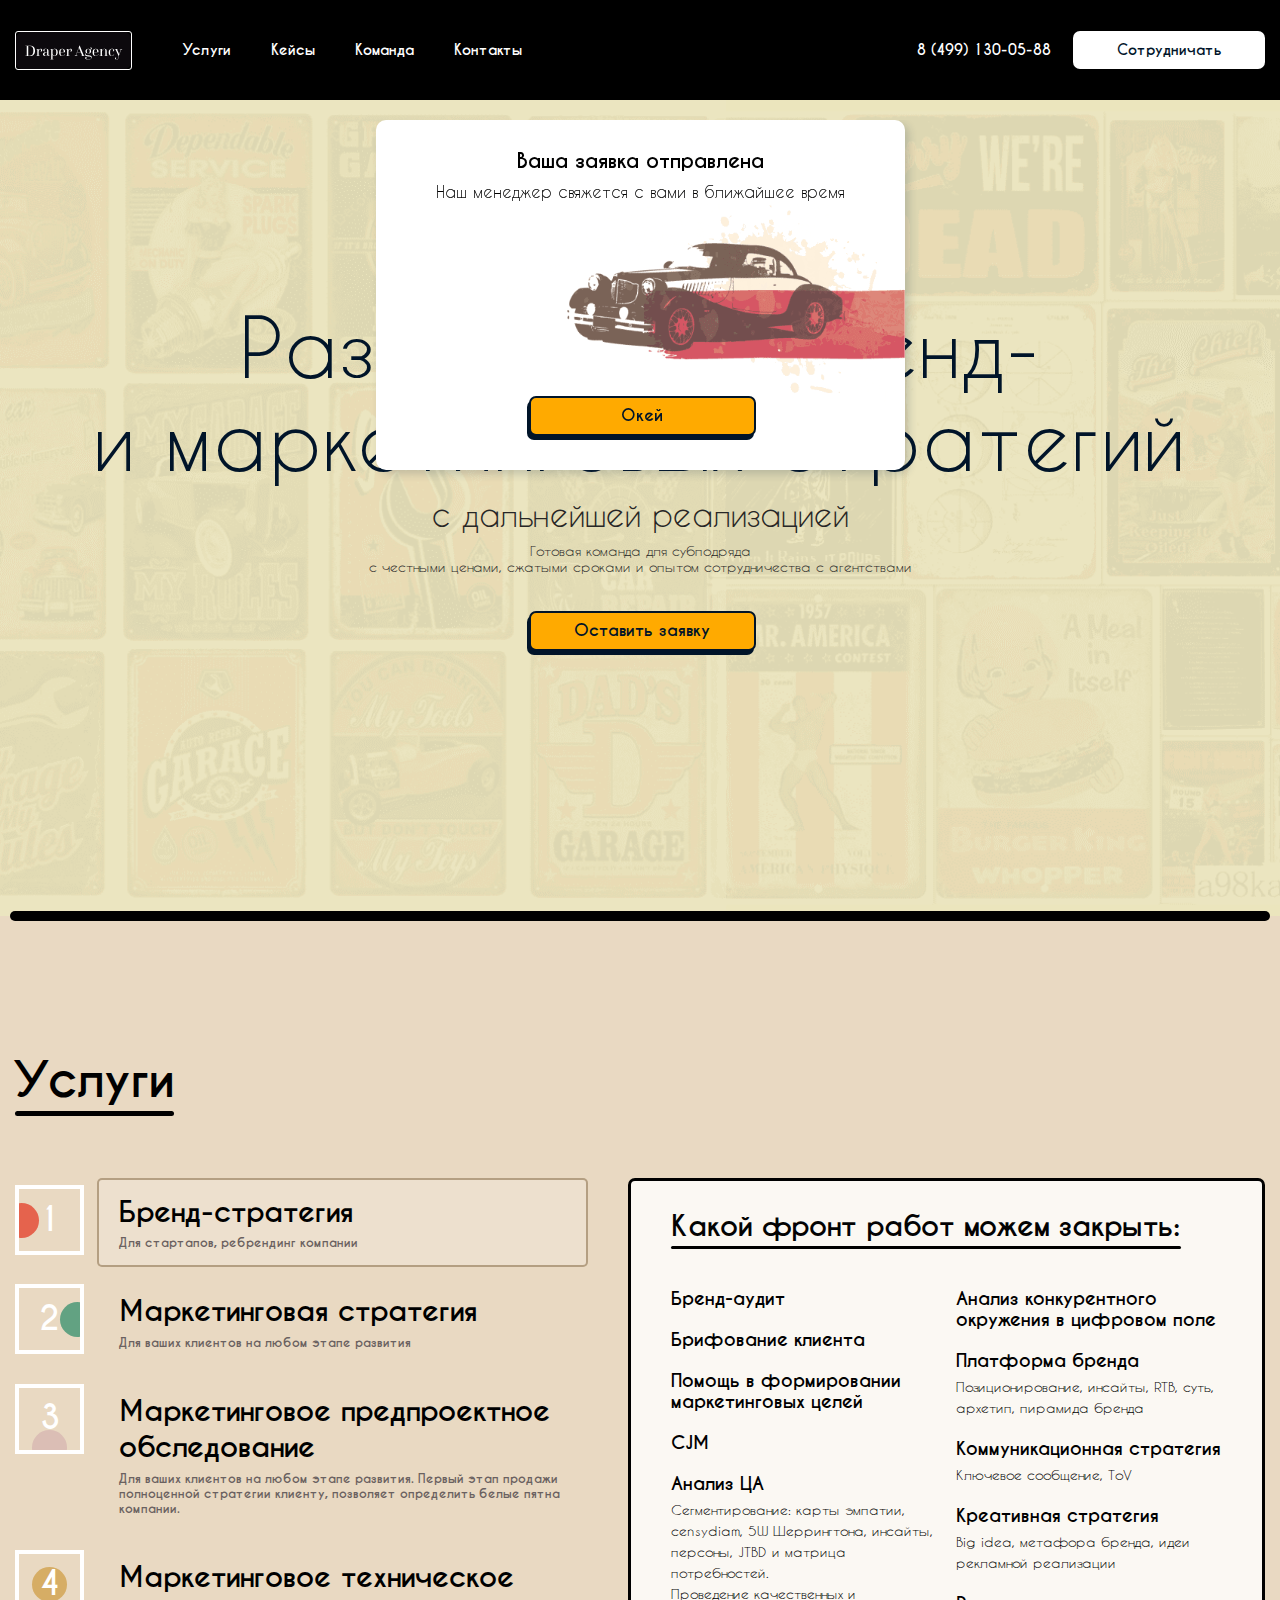
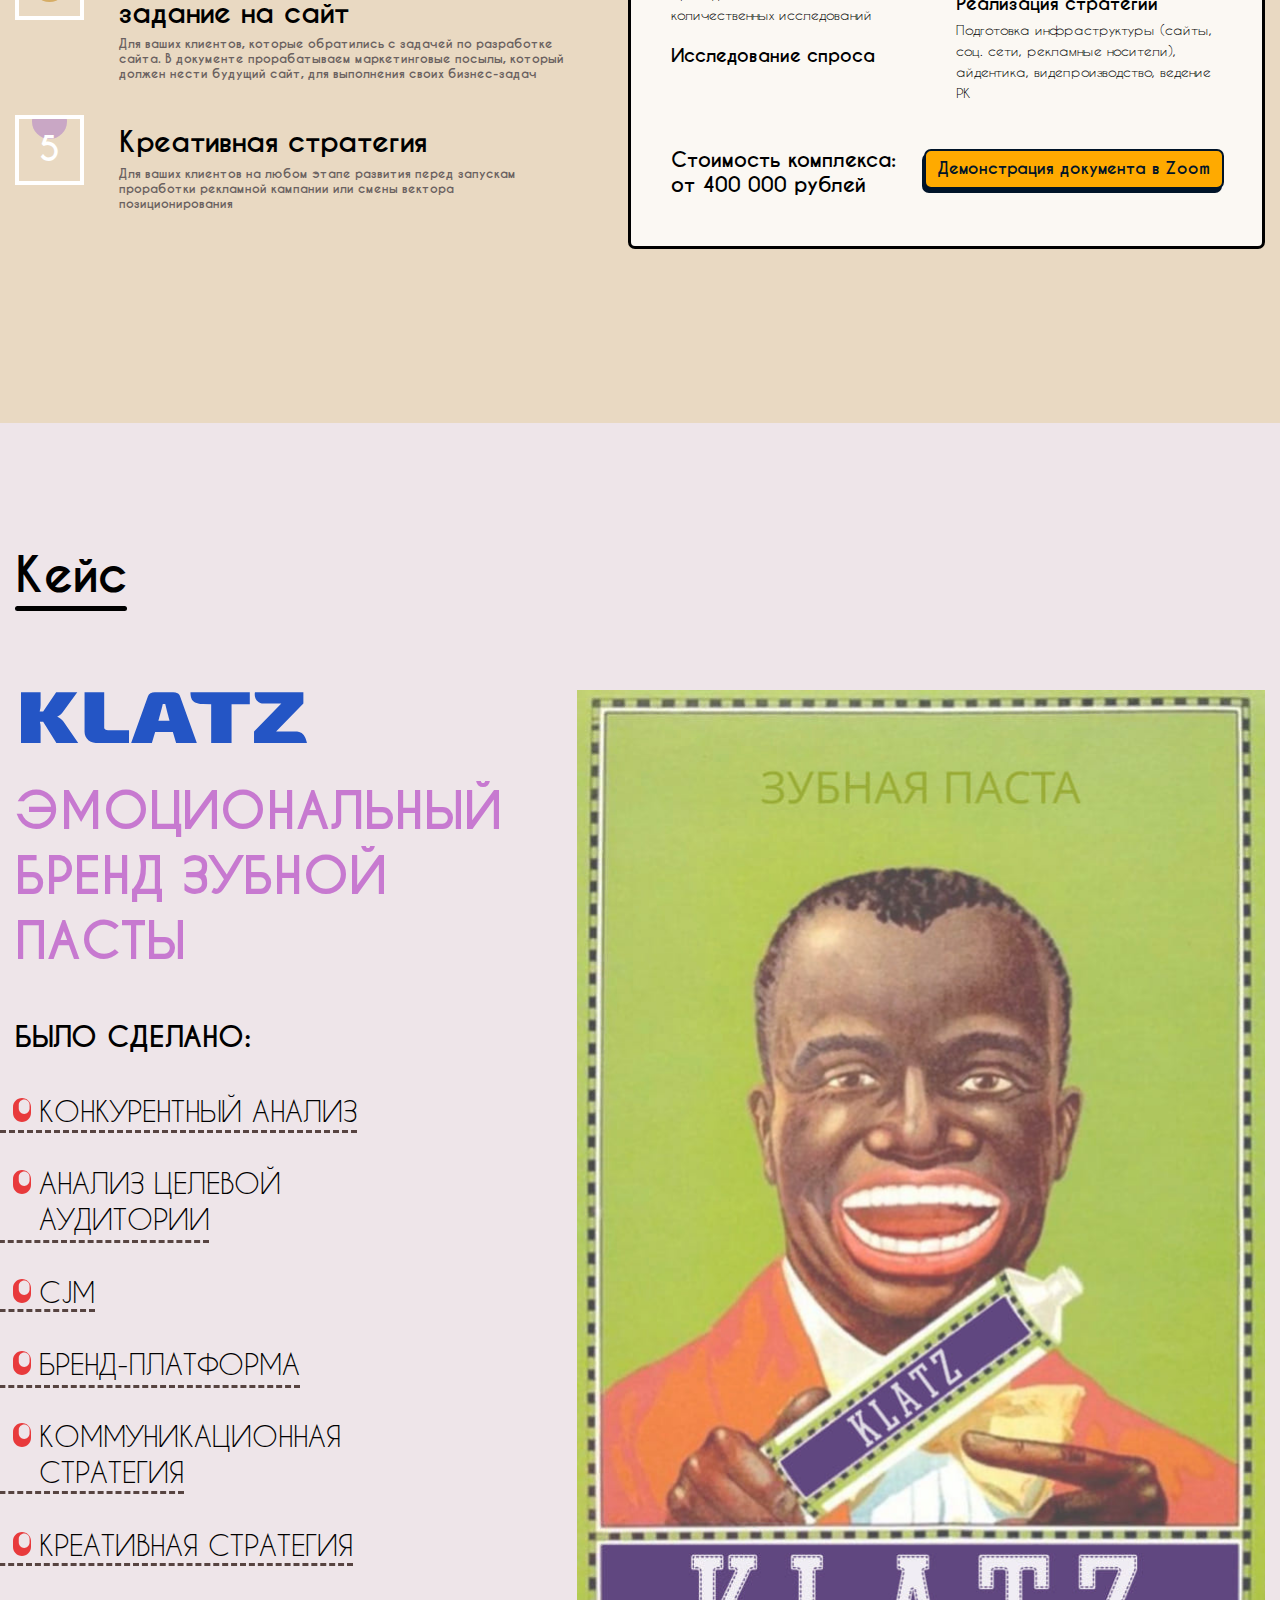
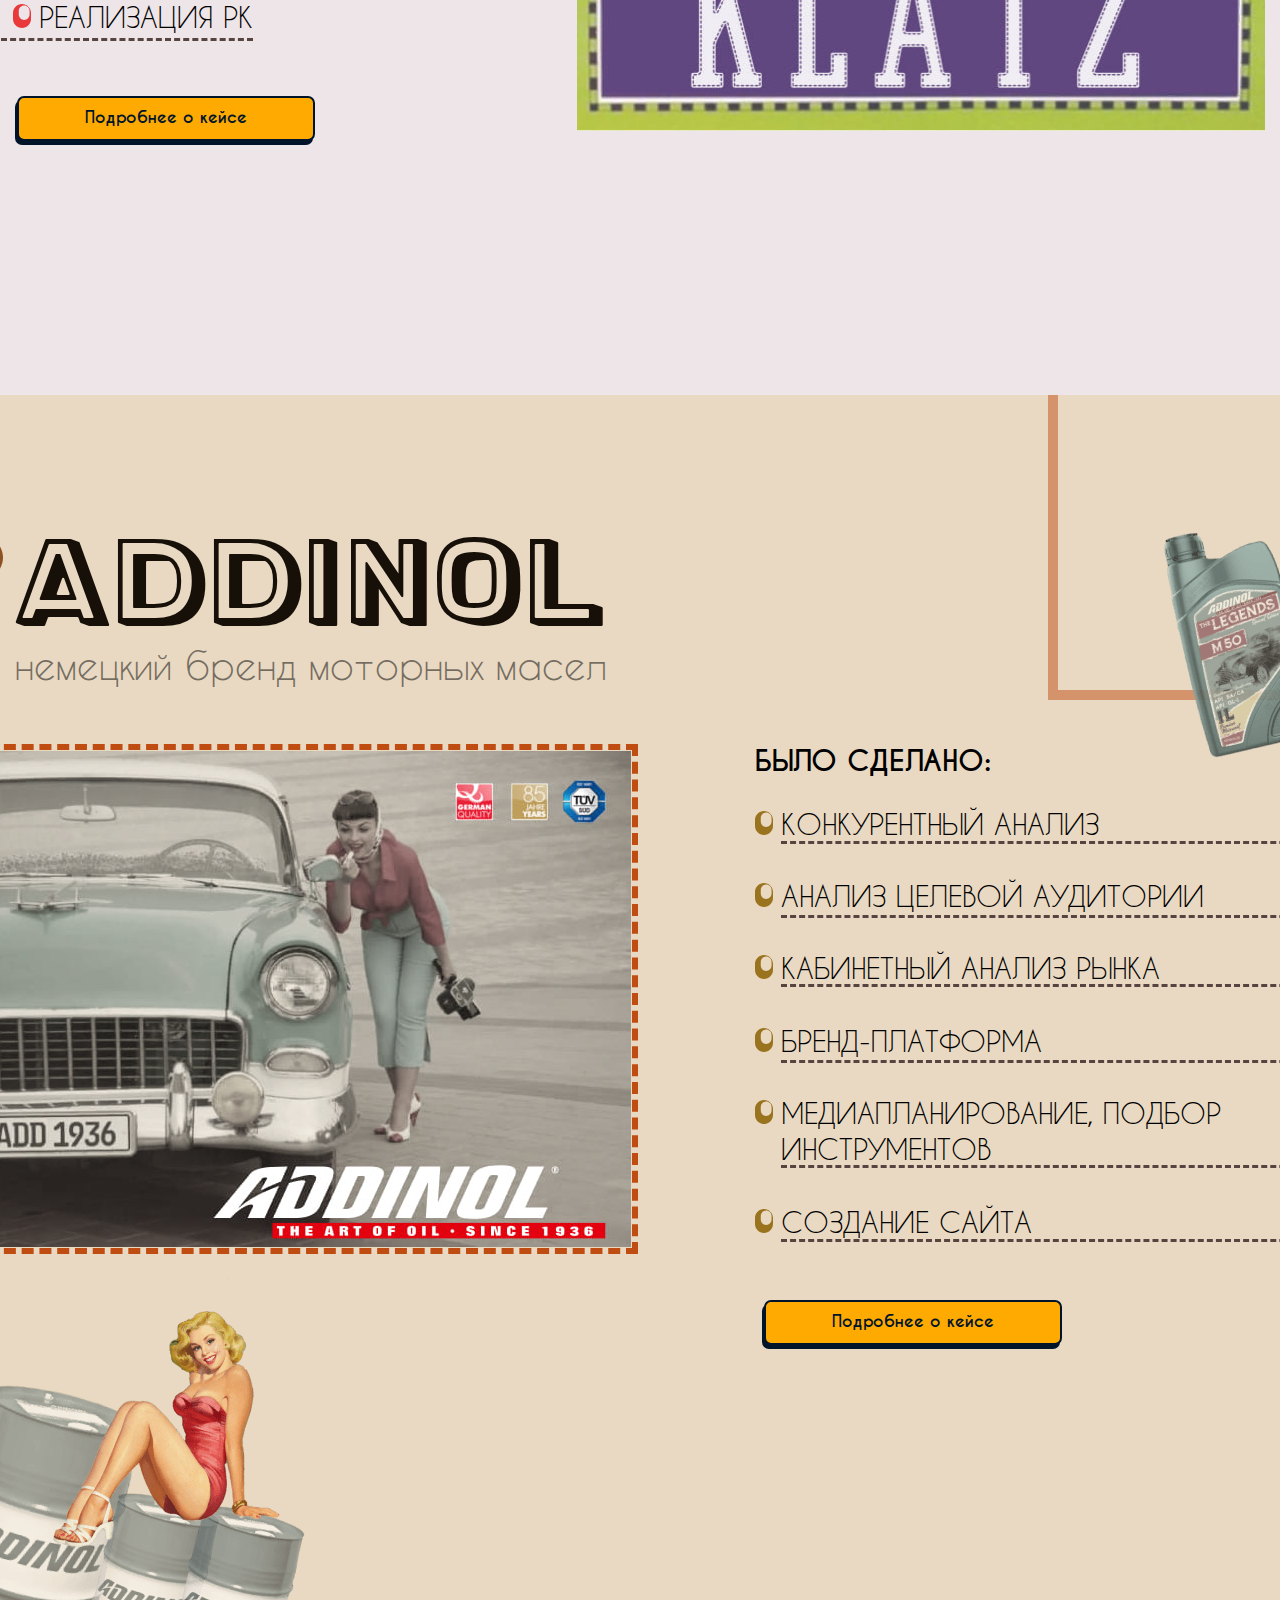
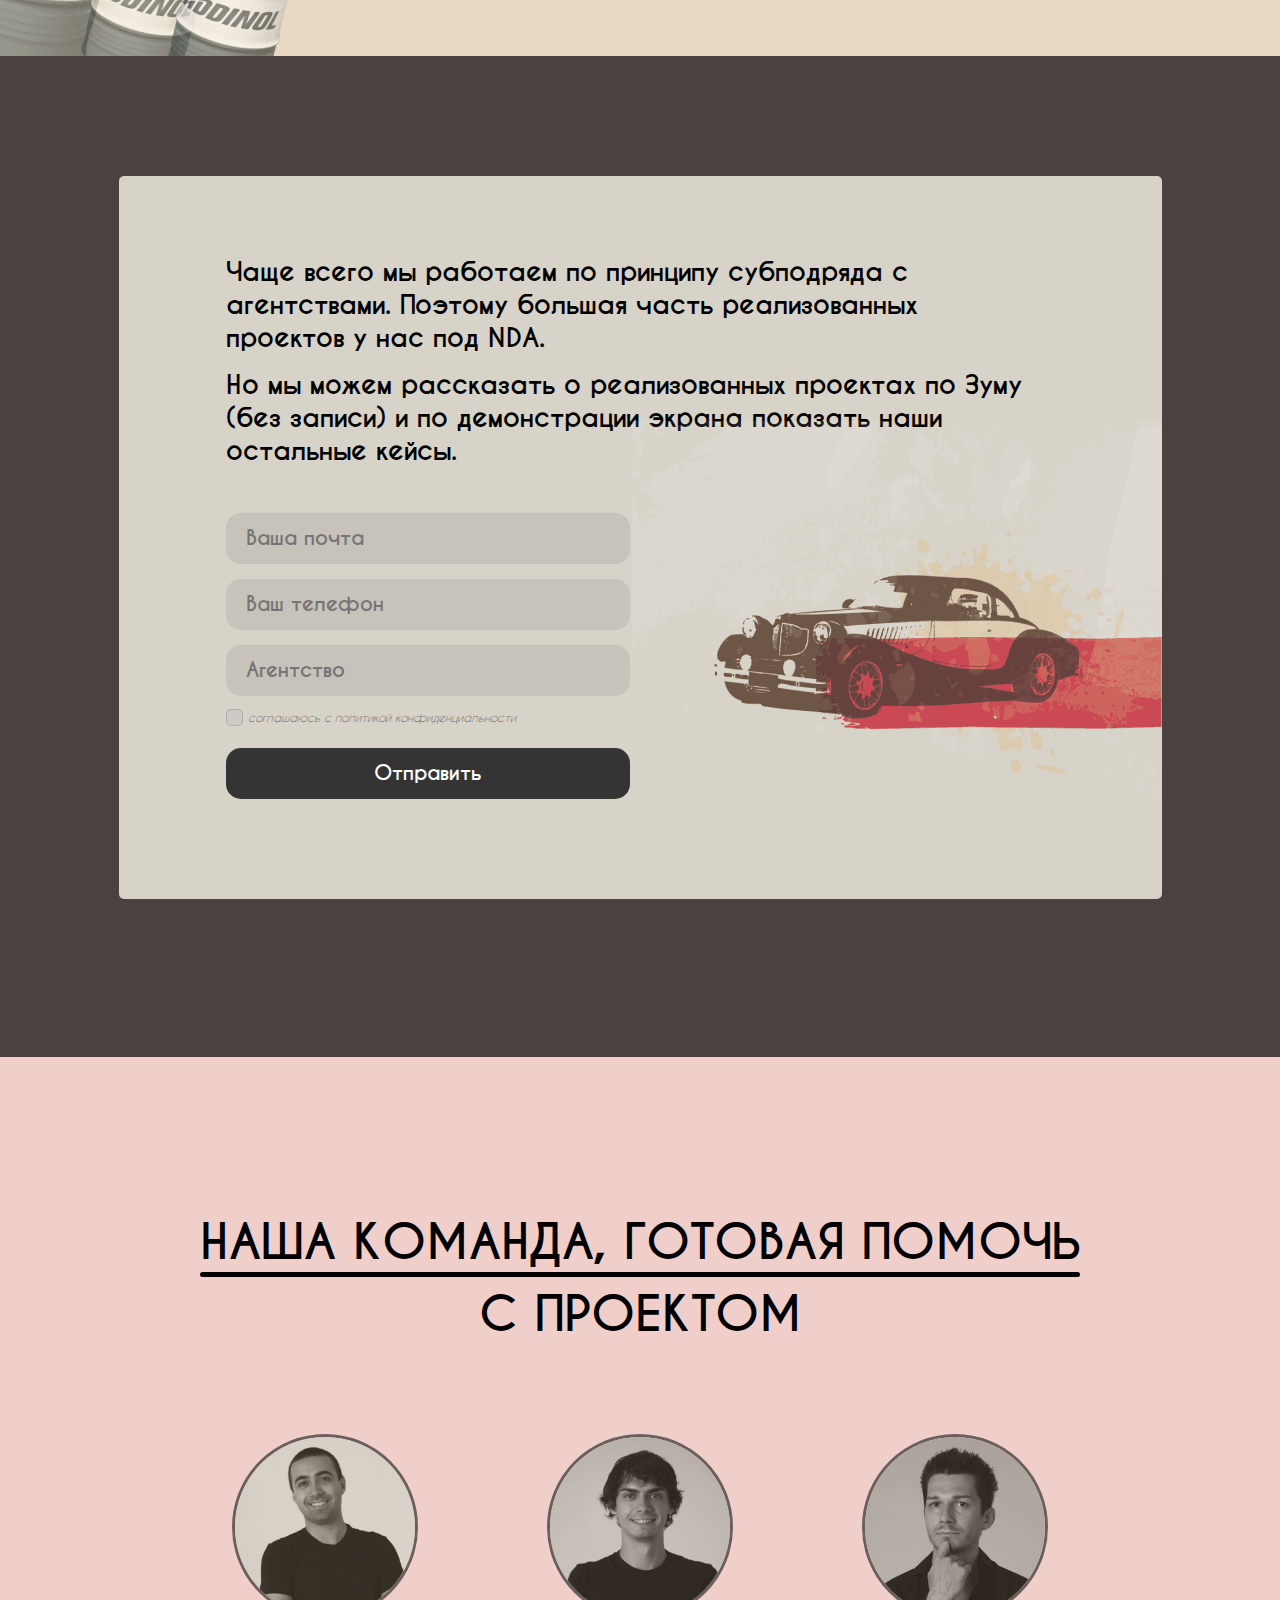
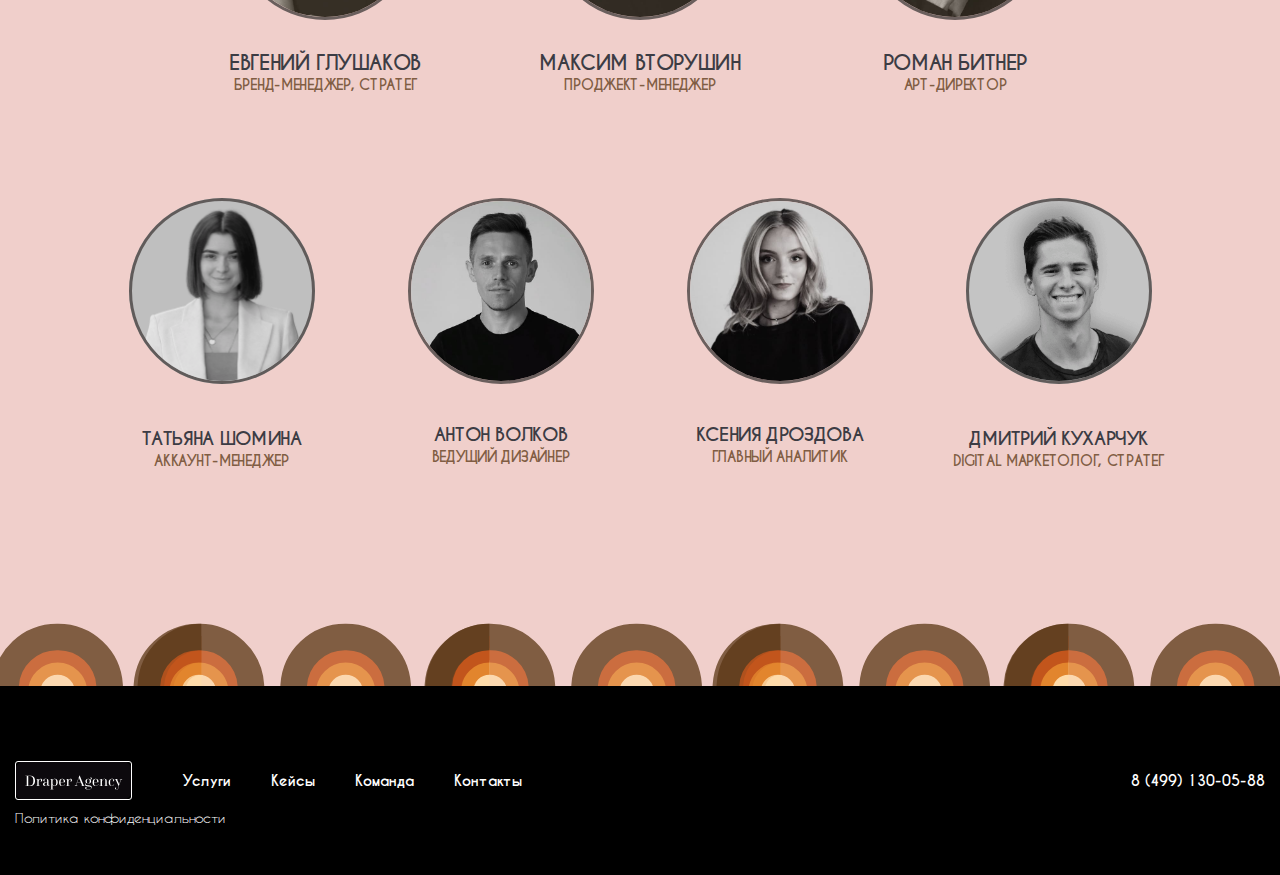
==== commit a2eeb4f9: "fix" ====
--- a/index.html
+++ b/index.html
@@ -839,10 +839,14 @@
             <a href="./politika.pdf" target="_blank" class="politicsLink1_mobile">Политика конфиденциальности</a>
         </div>
     </div>
-    <div class="popupForm__wrapper hidden">
+    <div class="popupForm__wrapper">
         <div class="popupForm">
-            <p>Ваша заявка отправлена</p>
-            <button>Окей</button>
+            <div>
+                <p class="title">Ваша заявка отправлена</p>
+                <p class="subtitle">Наш менеджер свяжется с вами в ближайшее время</p>
+            </div>
+            <button class="btn_action">Окей</button>
+            <div class="contacts__img"></div>
         </div>
     </div>
 </body>
--- a/css/main.css
+++ b/css/main.css
@@ -1,4 +1,4 @@
-/*! normalize.css v8.0.1 | MIT License | github.com/necolas/normalize.css */html{line-height:1.15;-webkit-text-size-adjust:100%}body{margin:0}main{display:block}h1{font-size:2em;margin:0.67em 0}hr{box-sizing:content-box;height:0;overflow:visible}pre{font-family:monospace, monospace;font-size:1em}a{background-color:transparent}abbr[title]{border-bottom:none;text-decoration:underline;text-decoration:underline dotted}b,strong{font-weight:bolder}code,kbd,samp{font-family:monospace, monospace;font-size:1em}small{font-size:80%}sub,sup{font-size:75%;line-height:0;position:relative;vertical-align:baseline}sub{bottom:-0.25em}sup{top:-0.5em}img{border-style:none}button,input,optgroup,select,textarea{font-family:inherit;font-size:100%;line-height:1.15;margin:0}button,input{overflow:visible}button,select{text-transform:none}button,[type="button"],[type="reset"],[type="submit"]{-webkit-appearance:button}button::-moz-focus-inner,[type="button"]::-moz-focus-inner,[type="reset"]::-moz-focus-inner,[type="submit"]::-moz-focus-inner{border-style:none;padding:0}button:-moz-focusring,[type="button"]:-moz-focusring,[type="reset"]:-moz-focusring,[type="submit"]:-moz-focusring{outline:1px dotted ButtonText}fieldset{padding:0.35em 0.75em 0.625em}legend{box-sizing:border-box;color:inherit;display:table;max-width:100%;padding:0;white-space:normal}progress{vertical-align:baseline}textarea{overflow:auto}[type="checkbox"],[type="radio"]{box-sizing:border-box;padding:0}[type="number"]::-webkit-inner-spin-button,[type="number"]::-webkit-outer-spin-button{height:auto}[type="search"]{-webkit-appearance:textfield;outline-offset:-2px}[type="search"]::-webkit-search-decoration{-webkit-appearance:none}::-webkit-file-upload-button{-webkit-appearance:button;font:inherit}details{display:block}summary{display:list-item}template{display:none}[hidden]{display:none}html{box-sizing:border-box}*,*::before,*::after{box-sizing:inherit}a{color:inherit;text-decoration:none}a:hover,a:active,a:focus{color:inherit;text-decoration:underline}input{outline:none}body{overflow-y:scroll}body.fixed{overflow:hidden}.politicsLink{display:inline}@font-face{font-family:CaviarDreams;src:url("../fonts/CaviarDreams.ttf")}@font-face{font-family:CaviarDreams-Bold;src:url("../fonts/CaviarDreams_Bold.ttf")}@font-face{font-family:Docker;src:url("../fonts/Docker.ttf")}h1,h2,h3,h4,h5,h6,p{margin:0}h1{font-family:CaviarDreams;font-weight:400;letter-spacing:0.03em;font-size:80px;line-height:93px;text-align:center;color:#001429}h2{font-family:CaviarDreams-Bold;font-weight:700;line-height:61px;font-size:48px}p{font-family:CaviarDreams;font-weight:400}ul{padding:0}ul li{list-style:none}.clearfix::after{clear:both;content:'';display:table}.hide-text{overflow:hidden;padding:0;text-indent:101%;white-space:nowrap}.visually-hidden{border:0;clip:rect(0 0 0 0);height:1px;margin:-1px;overflow:hidden;padding:0;position:absolute;width:1px}.wrapper{width:100%}.container{max-width:calc(1250px + 10px);margin-left:auto;margin-right:auto;box-sizing:border-box;padding-left:5px;padding-right:5px;width:100%}@media (max-width: 1260px){.container{max-width:calc(960px + 10px)}}@media (max-width: 990px){.container{max-width:calc(768px + 10px)}}@media (max-width: 800px){.container{max-width:calc(100% - 20px)}}@media (max-width: 425px){.container{max-width:calc(100% - 20px)}}@media (max-width: 375px){.container{max-width:calc(100% - 5px)}}.popupForm{display:flex;flex-direction:column;align-items:center;background:#fff;padding:15px 50px;width:fit-content;margin:auto;border-radius:10px;box-sizing:border-box;max-width:calc(100% - 10px);-webkit-box-shadow:4px 4px 8px 0px rgba(34,60,80,0.2);-moz-box-shadow:4px 4px 8px 0px rgba(34,60,80,0.2);box-shadow:4px 4px 8px 0px rgba(34,60,80,0.2)}.popupForm__wrapper{position:fixed;top:120px;left:0;right:0;margin:auto;z-index:999;overflow:hidden;width:100%;height:100vh}.popupForm__wrapper.hidden{display:none}.popupForm p{font-size:20px;font-family:CaviarDreams-Bold;font-weight:700;margin-bottom:30px;text-align:center}.popupForm button{border:1px solid #000;background:transparent;color:#000;cursor:pointer;font-family:CaviarDreams-Bold;font-weight:700;width:100%;height:30px}.popupForm button:hover{border:1px solid #000;background:#000;color:#fff}.caseBlock{width:510px;display:flex;flex-direction:column}@media (max-width: 990px){.caseBlock{align-items:center;width:100%;position:relative;z-index:2}}.caseBlock>.ulTitle{font-size:28px;line-height:35px;color:#000;margin-bottom:38px;text-transform:uppercase;font-family:CaviarDreams-Bold;font-weight:700}@media (max-width: 990px){.caseBlock>.ulTitle{margin-bottom:15px}}.caseBlock>ul{padding:0;margin:0;margin-bottom:28px;max-width:378px}@media (max-width: 800px){.caseBlock>ul{max-width:350px !important}}.caseBlock>ul li{position:relative;left:24px;width:fit-content;text-transform:uppercase;font-size:28px;line-height:36px;margin-bottom:36.4px;font-family:CaviarDreams;font-weight:400}@media (max-width: 990px){.caseBlock>ul li{font-size:24px}}.caseBlock>ul li:before{content:'';position:absolute;left:-26px;top:5px;width:18px;height:24px;background:url("../images/klatz__li.svg");background-size:contain;background-repeat:no-repeat;background-position:center center}.caseBlock>ul li:after{content:'';position:absolute;bottom:-6px;left:-120px;width:calc(100% + 120px);border-bottom:3px dashed #574441}@media (max-width: 990px){.caseBlock>ul li:after{left:-500px;width:calc(100% + 500px)}}.caseBlock .btn_action{width:298px;max-width:100%;height:45px}body{margin:0}@media (max-width: 990px){.fullscreen{cursor:zoom-in}}@media (max-width: 990px){.fullscreen__parent{position:relative;cursor:zoom-in}.fullscreen__parent:before{content:'';position:absolute;left:0;right:0;margin:auto;top:calc(50% - 30px);width:60px;height:60px;background:#fff;border-radius:50%;border:1px solid #000}.fullscreen__parent:after{content:'';position:absolute;left:0;right:0;margin:auto;top:calc(50% - 15px);width:30px;height:30px;background:url("../images/zoom.png");background-size:contain;background-repeat:no-repeat;background-position:center center}}.popup{position:fixed;height:100%;width:100%;top:0;left:0;display:none;text-align:center;overflow:scroll;z-index:1000}.popup_bg{background:rgba(0,0,0,0.3);position:fixed;z-index:1000;top:0;left:0;bottom:0;right:0;width:auto;height:auto}.popup_img{position:relative;z-index:1002;left:0;top:50%;transform:translate(0, -50%);max-height:90%}.popup_img{pointer-events:none}.btn_action{font-family:CaviarDreams-Bold;font-weight:700;display:flex;align-items:center;justify-content:center;width:227px;height:40px;background:#FFAA00;border:2px solid #001429;box-sizing:border-box;color:#001429;box-shadow:-2px 4px 0px #001429;border-radius:7px;transition:.5s;position:relative;left:2px;bottom:4px;cursor:pointer}.btn_action:hover{left:0px;bottom:0px;text-decoration:none;box-shadow:0px 0px 0px #001429}.nav{display:flex;justify-content:space-between;align-items:center;color:#fff;height:inherit}.nav__wrapper{position:fixed;top:0;height:100px;background:#000;z-index:999}.nav__wrapper .mobileNav__wrapper{background:#000;color:#fff;display:block}.nav__wrapper .mobileNav__wrapper.hidden{display:none}.nav__wrapper .mobileNav__wrapper ul{display:flex;flex-direction:column;align-items:center;justify-content:center;margin:0;padding:0}.nav__wrapper .mobileNav__wrapper ul li{list-style:none;font-family:CaviarDreams-Bold;font-weight:700;line-height:22px;font-size:14px;margin-bottom:15px}.nav__wrapper .mobileNav__wrapper ul .btn{font-family:CaviarDreams-Bold;font-weight:700;display:flex;align-items:center;justify-content:center;width:192px;height:38px;font-size:14px;background:#FFFFFF;border:2px solid rgba(255,255,255,0.2);box-sizing:border-box;color:#001429;border-radius:7px;transition:background-color .5s,+/*! normalize.css v8.0.1 | MIT License | github.com/necolas/normalize.css */html{line-height:1.15;-webkit-text-size-adjust:100%}body{margin:0}main{display:block}h1{font-size:2em;margin:0.67em 0}hr{box-sizing:content-box;height:0;overflow:visible}pre{font-family:monospace, monospace;font-size:1em}a{background-color:transparent}abbr[title]{border-bottom:none;text-decoration:underline;text-decoration:underline dotted}b,strong{font-weight:bolder}code,kbd,samp{font-family:monospace, monospace;font-size:1em}small{font-size:80%}sub,sup{font-size:75%;line-height:0;position:relative;vertical-align:baseline}sub{bottom:-0.25em}sup{top:-0.5em}img{border-style:none}button,input,optgroup,select,textarea{font-family:inherit;font-size:100%;line-height:1.15;margin:0}button,input{overflow:visible}button,select{text-transform:none}button,[type="button"],[type="reset"],[type="submit"]{-webkit-appearance:button}button::-moz-focus-inner,[type="button"]::-moz-focus-inner,[type="reset"]::-moz-focus-inner,[type="submit"]::-moz-focus-inner{border-style:none;padding:0}button:-moz-focusring,[type="button"]:-moz-focusring,[type="reset"]:-moz-focusring,[type="submit"]:-moz-focusring{outline:1px dotted ButtonText}fieldset{padding:0.35em 0.75em 0.625em}legend{box-sizing:border-box;color:inherit;display:table;max-width:100%;padding:0;white-space:normal}progress{vertical-align:baseline}textarea{overflow:auto}[type="checkbox"],[type="radio"]{box-sizing:border-box;padding:0}[type="number"]::-webkit-inner-spin-button,[type="number"]::-webkit-outer-spin-button{height:auto}[type="search"]{-webkit-appearance:textfield;outline-offset:-2px}[type="search"]::-webkit-search-decoration{-webkit-appearance:none}::-webkit-file-upload-button{-webkit-appearance:button;font:inherit}details{display:block}summary{display:list-item}template{display:none}[hidden]{display:none}html{box-sizing:border-box}*,*::before,*::after{box-sizing:inherit}a{color:inherit;text-decoration:none}a:hover,a:active,a:focus{color:inherit;text-decoration:underline}input{outline:none}body{overflow-y:scroll}body.fixed{overflow:hidden}.politicsLink{display:inline}@font-face{font-family:CaviarDreams;src:url("../fonts/CaviarDreams.ttf")}@font-face{font-family:CaviarDreams-Bold;src:url("../fonts/CaviarDreams_Bold.ttf")}@font-face{font-family:Docker;src:url("../fonts/Docker.ttf")}h1,h2,h3,h4,h5,h6,p{margin:0}h1{font-family:CaviarDreams;font-weight:400;letter-spacing:0.03em;font-size:80px;line-height:93px;text-align:center;color:#001429}h2{font-family:CaviarDreams-Bold;font-weight:700;line-height:61px;font-size:48px}p{font-family:CaviarDreams;font-weight:400}ul{padding:0}ul li{list-style:none}.clearfix::after{clear:both;content:'';display:table}.hide-text{overflow:hidden;padding:0;text-indent:101%;white-space:nowrap}.visually-hidden{border:0;clip:rect(0 0 0 0);height:1px;margin:-1px;overflow:hidden;padding:0;position:absolute;width:1px}.wrapper{width:100%}.container{max-width:calc(1250px + 10px);margin-left:auto;margin-right:auto;box-sizing:border-box;padding-left:5px;padding-right:5px;width:100%}@media (max-width: 1260px){.container{max-width:calc(960px + 10px)}}@media (max-width: 990px){.container{max-width:calc(768px + 10px)}}@media (max-width: 800px){.container{max-width:calc(100% - 20px)}}@media (max-width: 425px){.container{max-width:calc(100% - 20px)}}@media (max-width: 375px){.container{max-width:calc(100% - 5px)}}.popupForm{position:relative;display:flex;flex-direction:column;align-items:center;background:#fff;justify-content:space-between;padding:30px 60px;height:350px;width:fit-content;margin:auto;border-radius:10px;box-sizing:border-box;max-width:calc(100% - 10px);-webkit-box-shadow:4px 4px 8px 0px rgba(34,60,80,0.2);-moz-box-shadow:4px 4px 8px 0px rgba(34,60,80,0.2);box-shadow:4px 4px 8px 0px rgba(34,60,80,0.2)}.popupForm__wrapper{position:fixed;top:120px;left:0;right:0;margin:auto;z-index:999;overflow:hidden;width:100%;height:100vh}.popupForm__wrapper.hidden{display:none}.popupForm p.title{position:relative;z-index:2;font-size:20px;font-family:CaviarDreams-Bold;font-weight:700;margin-bottom:10px;text-align:center}.popupForm p.subtitle{position:relative;z-index:2;font-size:16px;font-family:CaviarDreams;font-weight:400;margin-bottom:30px;text-align:center}.popupForm .btn_action{position:relative;z-index:2}.popupForm .contacts__img{bottom:12px;z-index:1;width:400px}.caseBlock{width:510px;display:flex;flex-direction:column}@media (max-width: 990px){.caseBlock{align-items:center;width:100%;position:relative;z-index:2}}.caseBlock>.ulTitle{font-size:28px;line-height:35px;color:#000;margin-bottom:38px;text-transform:uppercase;font-family:CaviarDreams-Bold;font-weight:700}@media (max-width: 990px){.caseBlock>.ulTitle{margin-bottom:15px}}.caseBlock>ul{padding:0;margin:0;margin-bottom:28px;max-width:378px}@media (max-width: 800px){.caseBlock>ul{max-width:350px !important}}.caseBlock>ul li{position:relative;left:24px;width:fit-content;text-transform:uppercase;font-size:28px;line-height:36px;margin-bottom:36.4px;font-family:CaviarDreams;font-weight:400}@media (max-width: 990px){.caseBlock>ul li{font-size:24px}}.caseBlock>ul li:before{content:'';position:absolute;left:-26px;top:5px;width:18px;height:24px;background:url("../images/klatz__li.svg");background-size:contain;background-repeat:no-repeat;background-position:center center}.caseBlock>ul li:after{content:'';position:absolute;bottom:-6px;left:-120px;width:calc(100% + 120px);border-bottom:3px dashed #574441}@media (max-width: 990px){.caseBlock>ul li:after{left:-500px;width:calc(100% + 500px)}}.caseBlock .btn_action{width:298px;max-width:100%;height:45px}body{margin:0}@media (max-width: 990px){.fullscreen{cursor:zoom-in}}@media (max-width: 990px){.fullscreen__parent{position:relative;cursor:zoom-in}.fullscreen__parent:before{content:'';position:absolute;left:0;right:0;margin:auto;top:calc(50% - 30px);width:60px;height:60px;background:#fff;border-radius:50%;border:1px solid #000}.fullscreen__parent:after{content:'';position:absolute;left:0;right:0;margin:auto;top:calc(50% - 15px);width:30px;height:30px;background:url("../images/zoom.png");background-size:contain;background-repeat:no-repeat;background-position:center center}}.popup{position:fixed;height:100%;width:100%;top:0;left:0;display:none;text-align:center;overflow:scroll;z-index:1000}.popup_bg{background:rgba(0,0,0,0.3);position:fixed;z-index:1000;top:0;left:0;bottom:0;right:0;width:auto;height:auto}.popup_img{position:relative;z-index:1002;left:0;top:50%;transform:translate(0, -50%);max-height:90%}.popup_img{pointer-events:none}.btn_action{font-family:CaviarDreams-Bold;font-weight:700;display:flex;align-items:center;justify-content:center;width:227px;height:40px;background:#FFAA00;border:2px solid #001429;box-sizing:border-box;color:#001429;box-shadow:-2px 4px 0px #001429;border-radius:7px;transition:.5s;position:relative;left:2px;bottom:4px;cursor:pointer}.btn_action:hover{left:0px;bottom:0px;text-decoration:none;box-shadow:0px 0px 0px #001429}.nav{display:flex;justify-content:space-between;align-items:center;color:#fff;height:inherit}.nav__wrapper{position:fixed;top:0;height:100px;background:#000;z-index:999}.nav__wrapper .mobileNav__wrapper{background:#000;color:#fff;display:block}.nav__wrapper .mobileNav__wrapper.hidden{display:none}.nav__wrapper .mobileNav__wrapper ul{display:flex;flex-direction:column;align-items:center;justify-content:center;margin:0;padding:0}.nav__wrapper .mobileNav__wrapper ul li{list-style:none;font-family:CaviarDreams-Bold;font-weight:700;line-height:22px;font-size:14px;margin-bottom:15px}.nav__wrapper .mobileNav__wrapper ul .btn{font-family:CaviarDreams-Bold;font-weight:700;display:flex;align-items:center;justify-content:center;width:192px;height:38px;font-size:14px;background:#FFFFFF;border:2px solid rgba(255,255,255,0.2);box-sizing:border-box;color:#001429;border-radius:7px;transition:background-color .5s,  border .5s,  color .5s;cursor:pointer}.nav__wrapper .mobileNav__wrapper ul .btn:hover{color:#fff;border:2px solid #fff;background:#000}@media (min-width: 425px){.nav__wrapper .mobileNav__wrapper ul .btn{display:none}}.nav__left{display:flex;align-items:center}.nav__logo{width:117px;height:39px;background:url("../images/nav__logo.svg");background-size:contain;background-repeat:no-repeat;background-position:center center}.nav__list{font-family:CaviarDreams-Bold;font-weight:700;line-height:22px;font-size:14px;display:flex;align-items:center;justify-content:space-between;margin-left:51px}@media (max-width: 990px){.nav__list{display:none}}.nav__list li{cursor:pointer;margin-right:40px}.nav__list li:last-child{margin-right:0}.nav .burger{display:none;position:relative;align-items:center;justify-content:center;width:35px;height:30px;cursor:pointer;transition:.4s;z-index:1002;margin-left:20px}@media (max-width: 990px){.nav .burger{display:flex}}.nav .burger__icon{display:block;position:relative;bottom:8px;background:#fff;width:90%;height:2px;transition:.4s}.nav .burger__icon::after,.nav .burger__icon::before{content:"";display:block;position:absolute;background:#fff;width:100%;height:2px;transition:.4s;right:0}.nav .burger__icon::after{top:8px;width:80%}.nav .burger__icon::before{top:16px;width:50%}.nav .burger.active>.burger__icon{background:transparent}.nav .burger.active>.burger__icon::before,.nav .burger.active>.burger__icon::after{top:8px;width:100%}.nav .burger.active>.burger__icon::after{transform:rotate(-45deg);-webkit-transform:rotate(-45deg)}.nav .burger.active>.burger__icon::before{transform:rotate(45deg);-webkit-transform:rotate(45deg)}.nav__right{display:flex;align-items:center}.nav .phone{font-family:CaviarDreams-Bold;font-weight:700;line-height:16px;font-size:14px;margin-right:22px}@media (max-width: 990px){.nav .phone{display:none}}.nav .btn{font-family:CaviarDreams-Bold;font-weight:700;display:flex;align-items:center;justify-content:center;width:192px;height:38px;font-size:14px;background:#FFFFFF;border:2px solid rgba(255,255,255,0.2);box-sizing:border-box;color:#001429;border-radius:7px;transition:background-color .5s,  border .5s,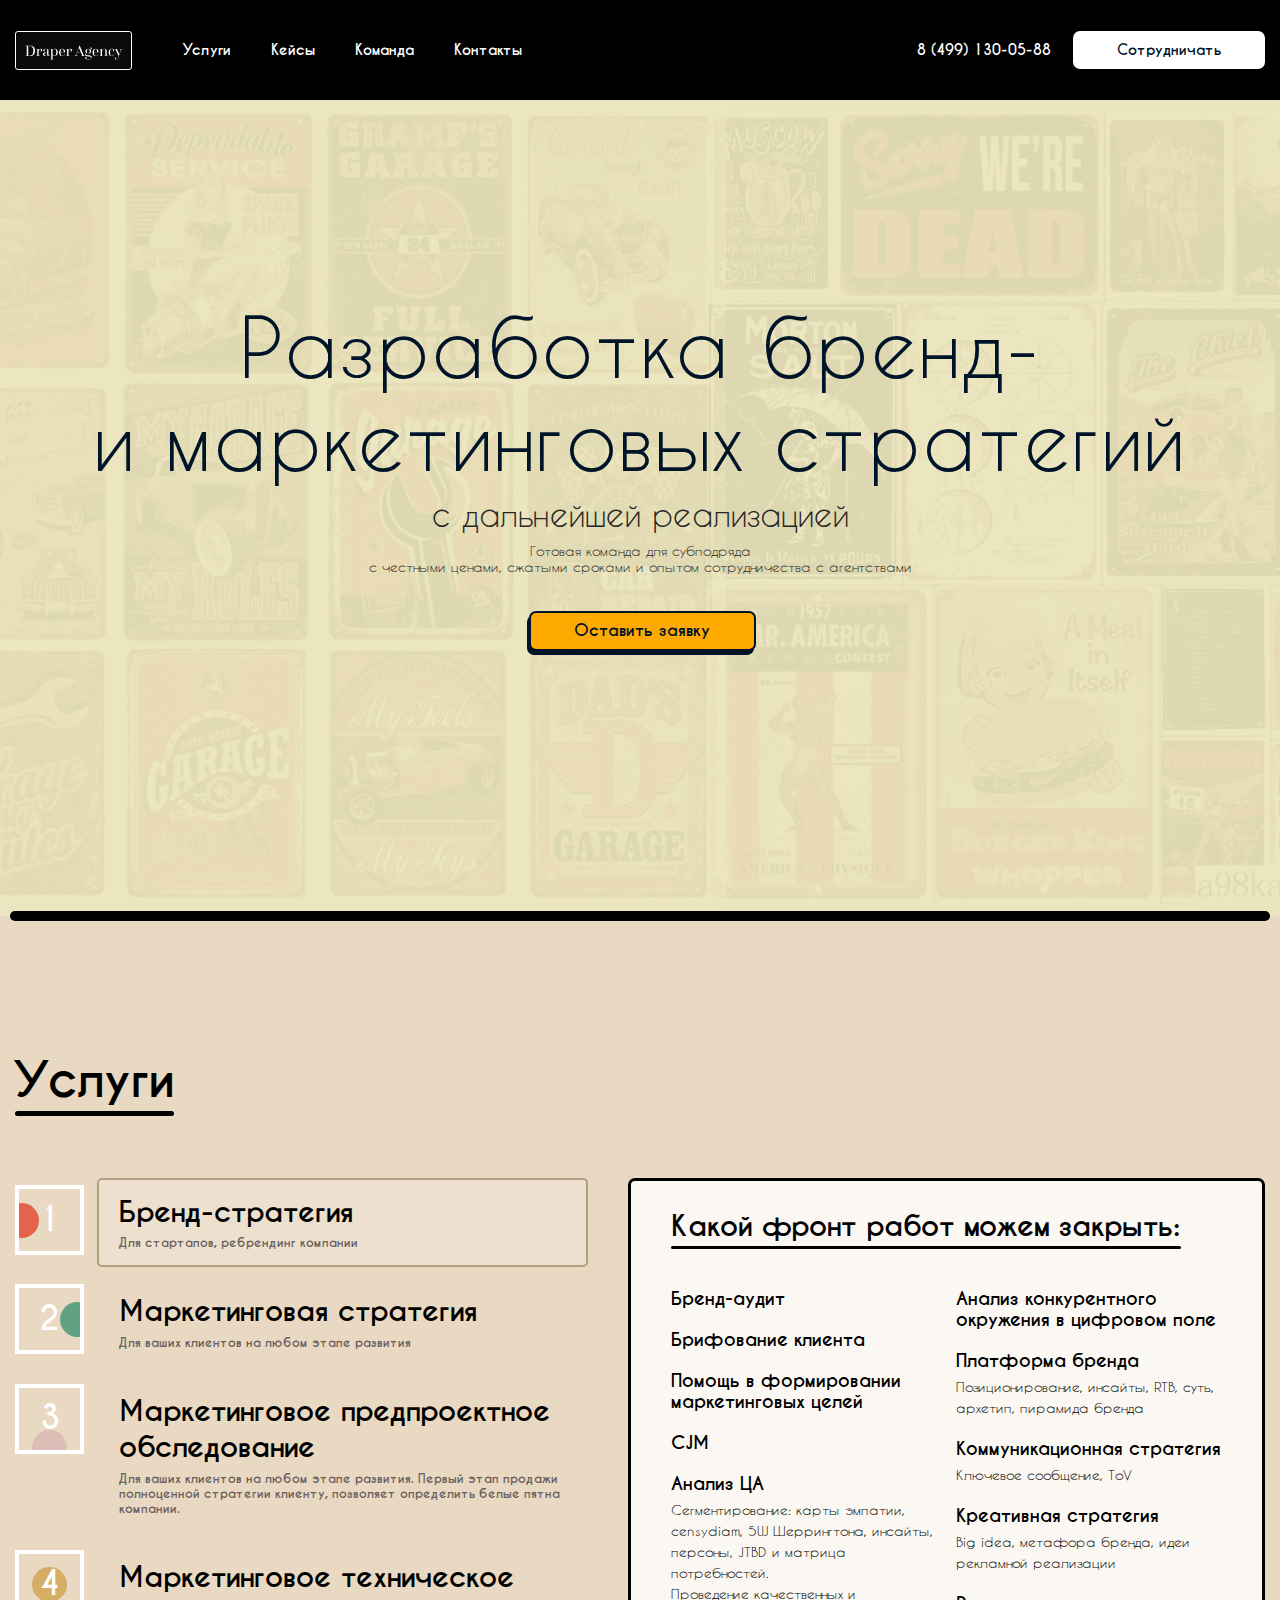
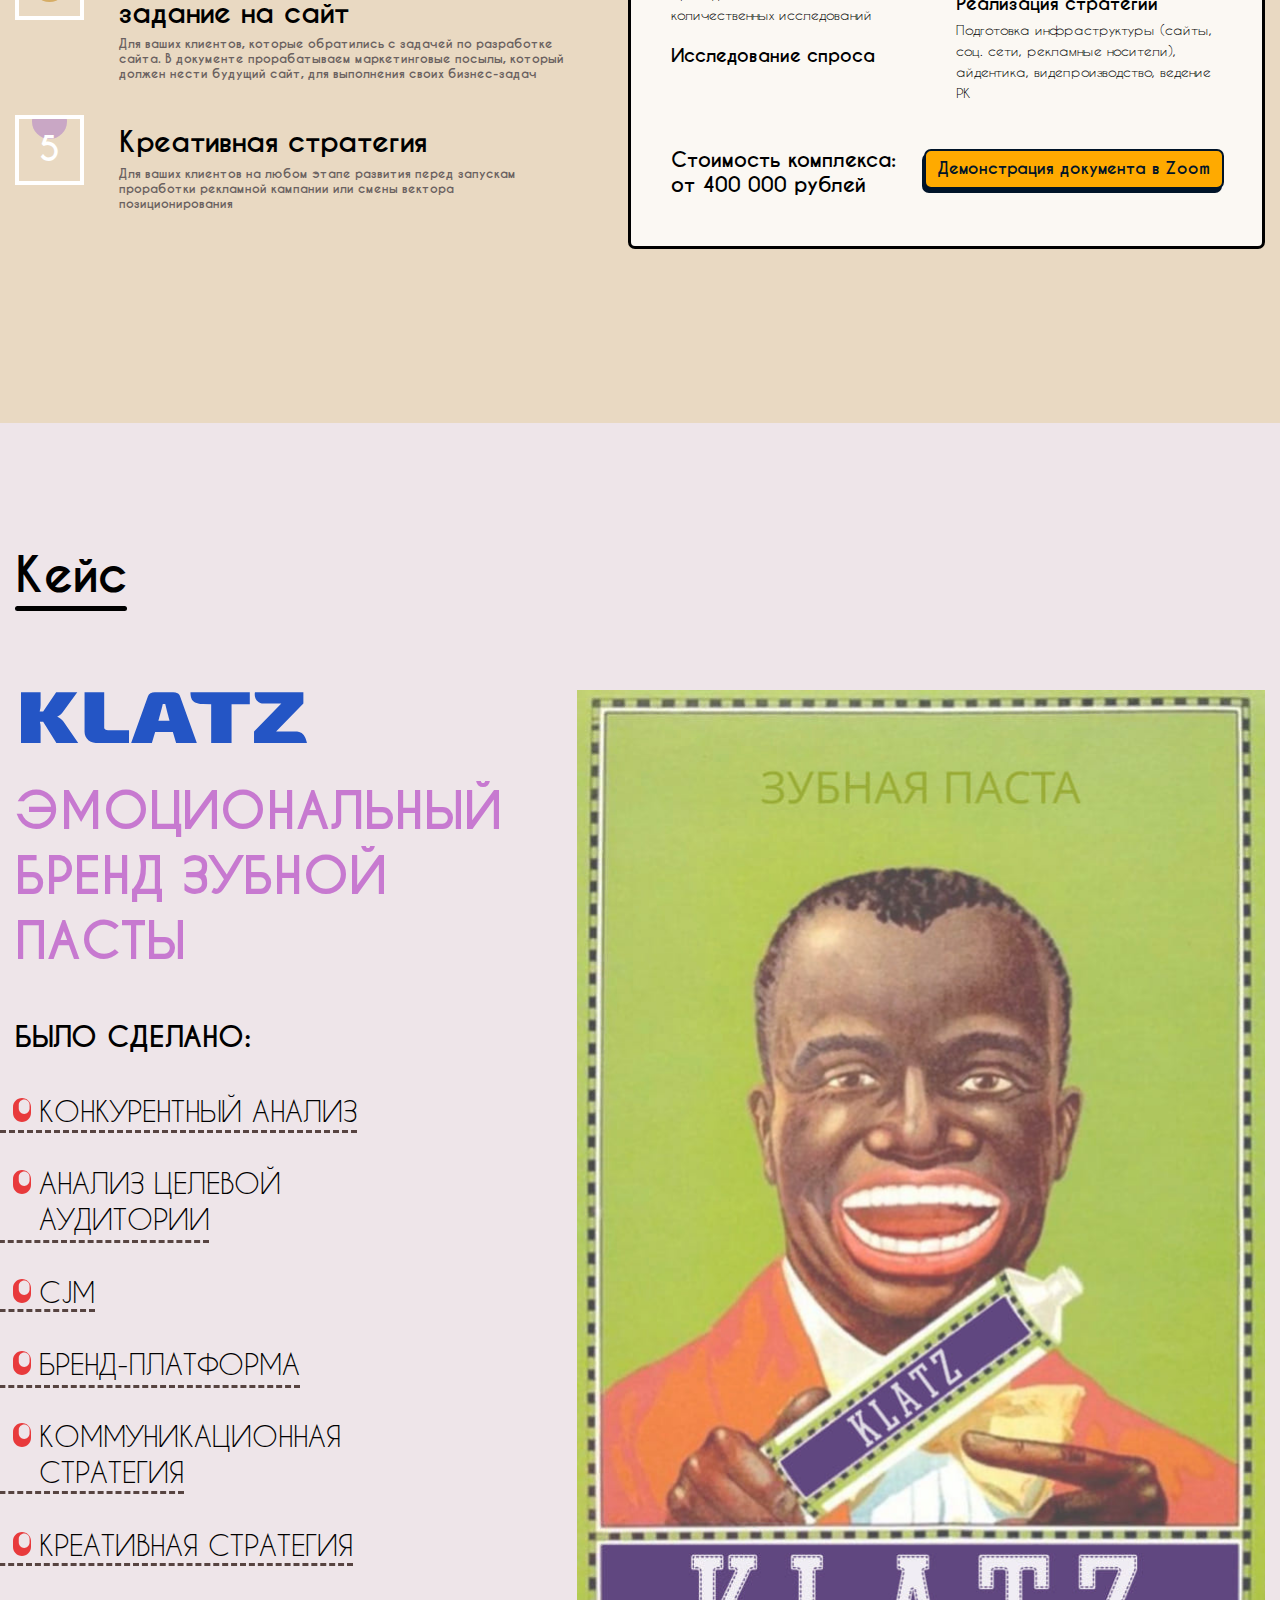
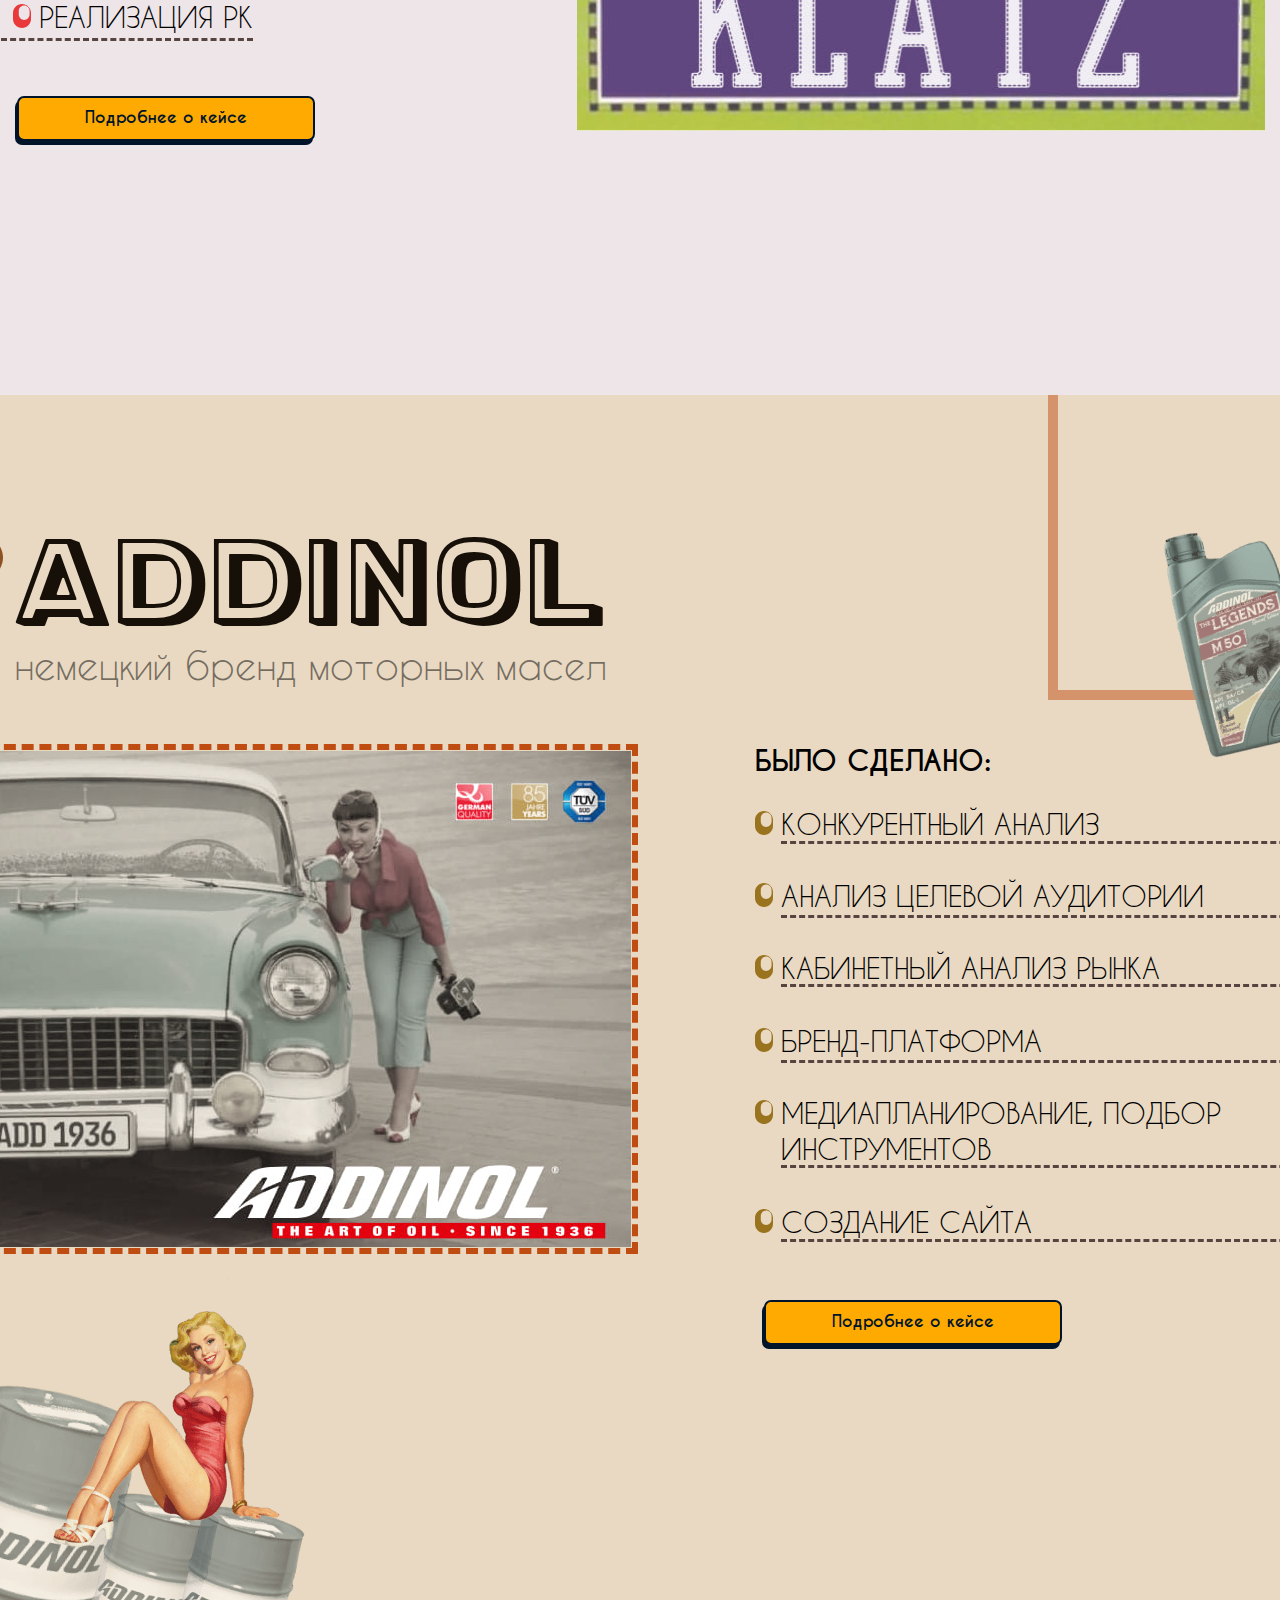
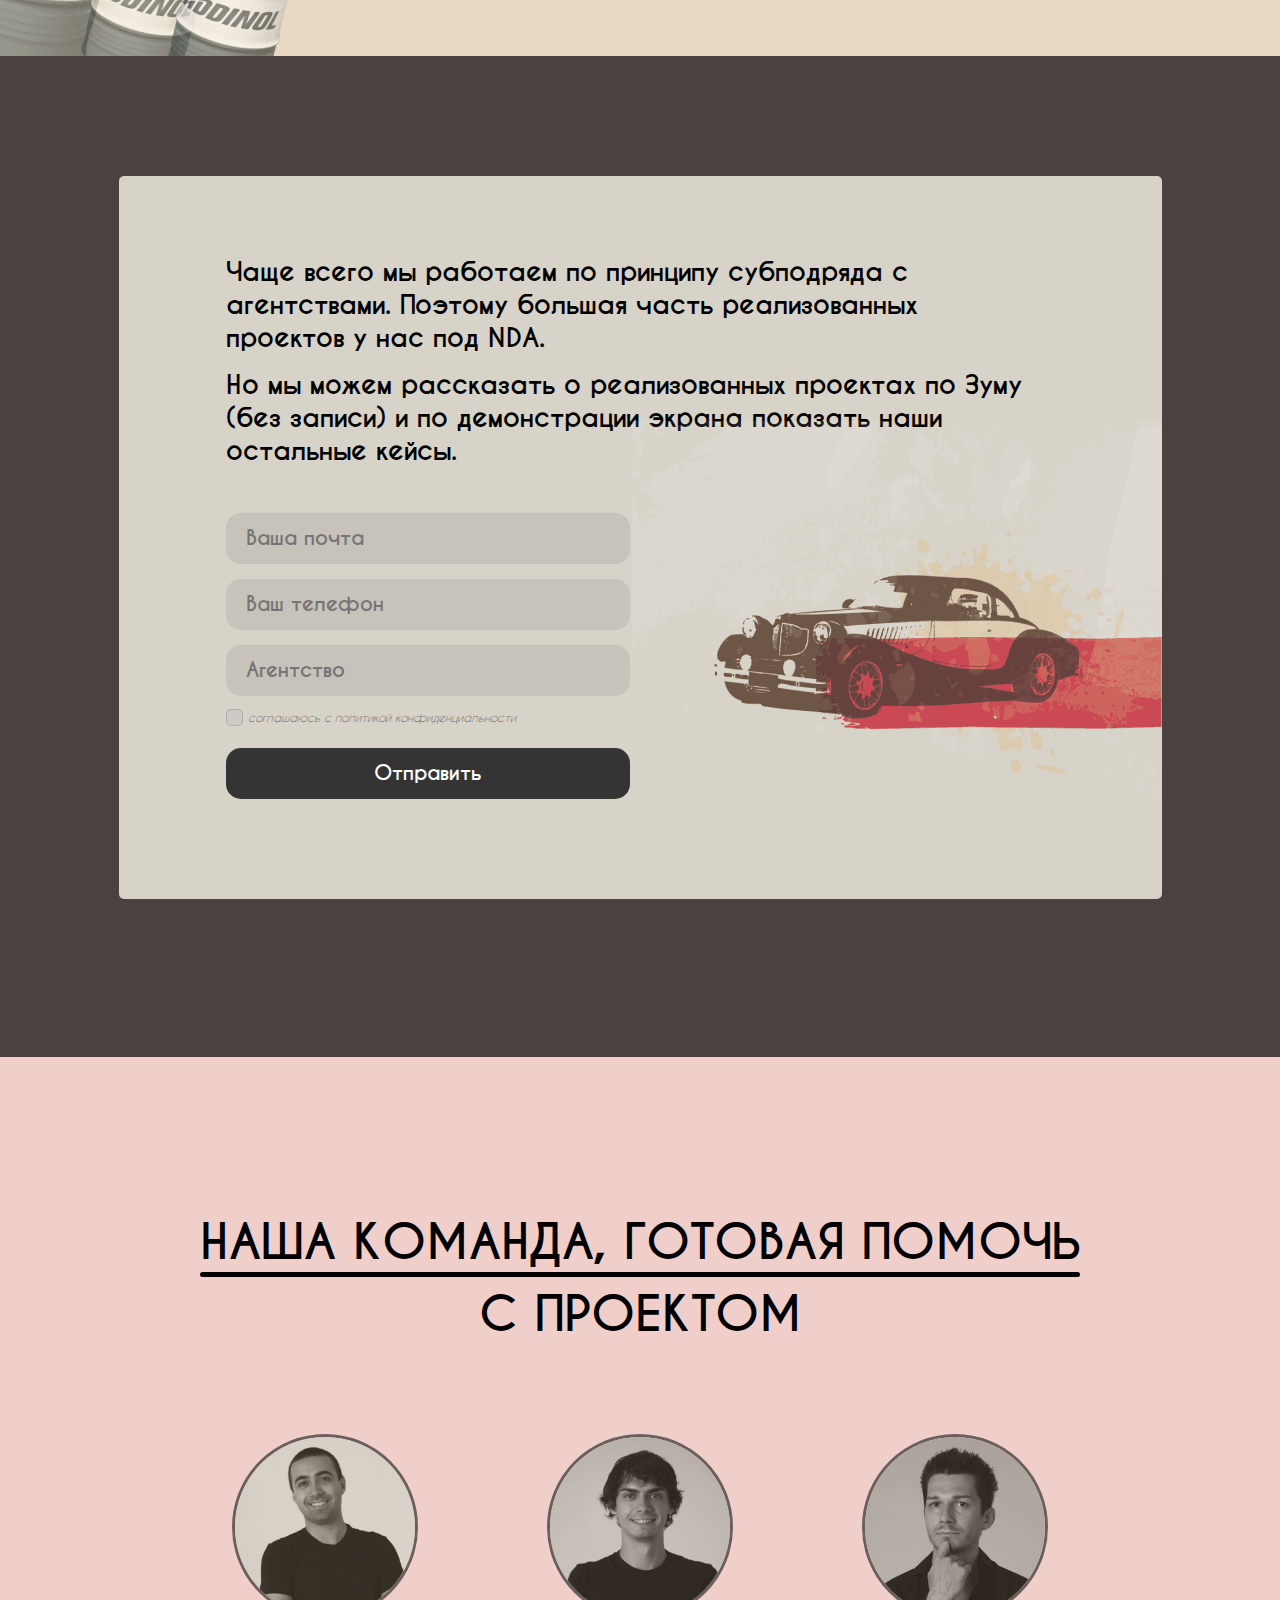
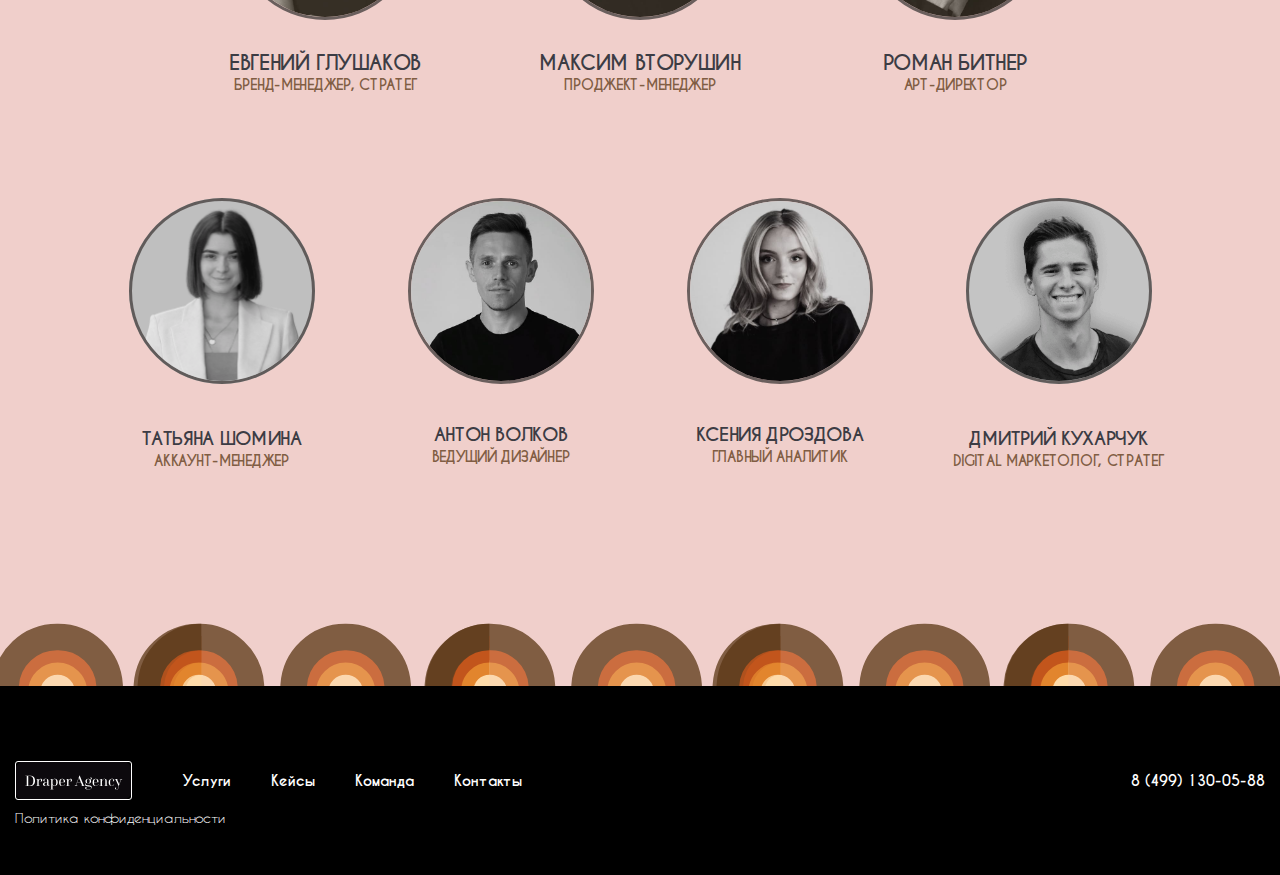
==== commit 69e01cce: "fix" ====
--- a/index.html
+++ b/index.html
@@ -839,7 +839,7 @@
             <a href="./politika.pdf" target="_blank" class="politicsLink1_mobile">Политика конфиденциальности</a>
         </div>
     </div>
-    <div class="popupForm__wrapper">
+    <div class="popupForm__wrapper hidden">
         <div class="popupForm">
             <div>
                 <p class="title">Ваша заявка отправлена</p>
--- a/css/main.css
+++ b/css/main.css
@@ -1,4 +1,4 @@
-/*! normalize.css v8.0.1 | MIT License | github.com/necolas/normalize.css */html{line-height:1.15;-webkit-text-size-adjust:100%}body{margin:0}main{display:block}h1{font-size:2em;margin:0.67em 0}hr{box-sizing:content-box;height:0;overflow:visible}pre{font-family:monospace, monospace;font-size:1em}a{background-color:transparent}abbr[title]{border-bottom:none;text-decoration:underline;text-decoration:underline dotted}b,strong{font-weight:bolder}code,kbd,samp{font-family:monospace, monospace;font-size:1em}small{font-size:80%}sub,sup{font-size:75%;line-height:0;position:relative;vertical-align:baseline}sub{bottom:-0.25em}sup{top:-0.5em}img{border-style:none}button,input,optgroup,select,textarea{font-family:inherit;font-size:100%;line-height:1.15;margin:0}button,input{overflow:visible}button,select{text-transform:none}button,[type="button"],[type="reset"],[type="submit"]{-webkit-appearance:button}button::-moz-focus-inner,[type="button"]::-moz-focus-inner,[type="reset"]::-moz-focus-inner,[type="submit"]::-moz-focus-inner{border-style:none;padding:0}button:-moz-focusring,[type="button"]:-moz-focusring,[type="reset"]:-moz-focusring,[type="submit"]:-moz-focusring{outline:1px dotted ButtonText}fieldset{padding:0.35em 0.75em 0.625em}legend{box-sizing:border-box;color:inherit;display:table;max-width:100%;padding:0;white-space:normal}progress{vertical-align:baseline}textarea{overflow:auto}[type="checkbox"],[type="radio"]{box-sizing:border-box;padding:0}[type="number"]::-webkit-inner-spin-button,[type="number"]::-webkit-outer-spin-button{height:auto}[type="search"]{-webkit-appearance:textfield;outline-offset:-2px}[type="search"]::-webkit-search-decoration{-webkit-appearance:none}::-webkit-file-upload-button{-webkit-appearance:button;font:inherit}details{display:block}summary{display:list-item}template{display:none}[hidden]{display:none}html{box-sizing:border-box}*,*::before,*::after{box-sizing:inherit}a{color:inherit;text-decoration:none}a:hover,a:active,a:focus{color:inherit;text-decoration:underline}input{outline:none}body{overflow-y:scroll}body.fixed{overflow:hidden}.politicsLink{display:inline}@font-face{font-family:CaviarDreams;src:url("../fonts/CaviarDreams.ttf")}@font-face{font-family:CaviarDreams-Bold;src:url("../fonts/CaviarDreams_Bold.ttf")}@font-face{font-family:Docker;src:url("../fonts/Docker.ttf")}h1,h2,h3,h4,h5,h6,p{margin:0}h1{font-family:CaviarDreams;font-weight:400;letter-spacing:0.03em;font-size:80px;line-height:93px;text-align:center;color:#001429}h2{font-family:CaviarDreams-Bold;font-weight:700;line-height:61px;font-size:48px}p{font-family:CaviarDreams;font-weight:400}ul{padding:0}ul li{list-style:none}.clearfix::after{clear:both;content:'';display:table}.hide-text{overflow:hidden;padding:0;text-indent:101%;white-space:nowrap}.visually-hidden{border:0;clip:rect(0 0 0 0);height:1px;margin:-1px;overflow:hidden;padding:0;position:absolute;width:1px}.wrapper{width:100%}.container{max-width:calc(1250px + 10px);margin-left:auto;margin-right:auto;box-sizing:border-box;padding-left:5px;padding-right:5px;width:100%}@media (max-width: 1260px){.container{max-width:calc(960px + 10px)}}@media (max-width: 990px){.container{max-width:calc(768px + 10px)}}@media (max-width: 800px){.container{max-width:calc(100% - 20px)}}@media (max-width: 425px){.container{max-width:calc(100% - 20px)}}@media (max-width: 375px){.container{max-width:calc(100% - 5px)}}.popupForm{position:relative;display:flex;flex-direction:column;align-items:center;background:#fff;justify-content:space-between;padding:30px 60px;height:350px;width:fit-content;margin:auto;border-radius:10px;box-sizing:border-box;max-width:calc(100% - 10px);-webkit-box-shadow:4px 4px 8px 0px rgba(34,60,80,0.2);-moz-box-shadow:4px 4px 8px 0px rgba(34,60,80,0.2);box-shadow:4px 4px 8px 0px rgba(34,60,80,0.2)}.popupForm__wrapper{position:fixed;top:120px;left:0;right:0;margin:auto;z-index:999;overflow:hidden;width:100%;height:100vh}.popupForm__wrapper.hidden{display:none}.popupForm p.title{position:relative;z-index:2;font-size:20px;font-family:CaviarDreams-Bold;font-weight:700;margin-bottom:10px;text-align:center}.popupForm p.subtitle{position:relative;z-index:2;font-size:16px;font-family:CaviarDreams;font-weight:400;margin-bottom:30px;text-align:center}.popupForm .btn_action{position:relative;z-index:2}.popupForm .contacts__img{bottom:12px;z-index:1;width:400px}.caseBlock{width:510px;display:flex;flex-direction:column}@media (max-width: 990px){.caseBlock{align-items:center;width:100%;position:relative;z-index:2}}.caseBlock>.ulTitle{font-size:28px;line-height:35px;color:#000;margin-bottom:38px;text-transform:uppercase;font-family:CaviarDreams-Bold;font-weight:700}@media (max-width: 990px){.caseBlock>.ulTitle{margin-bottom:15px}}.caseBlock>ul{padding:0;margin:0;margin-bottom:28px;max-width:378px}@media (max-width: 800px){.caseBlock>ul{max-width:350px !important}}.caseBlock>ul li{position:relative;left:24px;width:fit-content;text-transform:uppercase;font-size:28px;line-height:36px;margin-bottom:36.4px;font-family:CaviarDreams;font-weight:400}@media (max-width: 990px){.caseBlock>ul li{font-size:24px}}.caseBlock>ul li:before{content:'';position:absolute;left:-26px;top:5px;width:18px;height:24px;background:url("../images/klatz__li.svg");background-size:contain;background-repeat:no-repeat;background-position:center center}.caseBlock>ul li:after{content:'';position:absolute;bottom:-6px;left:-120px;width:calc(100% + 120px);border-bottom:3px dashed #574441}@media (max-width: 990px){.caseBlock>ul li:after{left:-500px;width:calc(100% + 500px)}}.caseBlock .btn_action{width:298px;max-width:100%;height:45px}body{margin:0}@media (max-width: 990px){.fullscreen{cursor:zoom-in}}@media (max-width: 990px){.fullscreen__parent{position:relative;cursor:zoom-in}.fullscreen__parent:before{content:'';position:absolute;left:0;right:0;margin:auto;top:calc(50% - 30px);width:60px;height:60px;background:#fff;border-radius:50%;border:1px solid #000}.fullscreen__parent:after{content:'';position:absolute;left:0;right:0;margin:auto;top:calc(50% - 15px);width:30px;height:30px;background:url("../images/zoom.png");background-size:contain;background-repeat:no-repeat;background-position:center center}}.popup{position:fixed;height:100%;width:100%;top:0;left:0;display:none;text-align:center;overflow:scroll;z-index:1000}.popup_bg{background:rgba(0,0,0,0.3);position:fixed;z-index:1000;top:0;left:0;bottom:0;right:0;width:auto;height:auto}.popup_img{position:relative;z-index:1002;left:0;top:50%;transform:translate(0, -50%);max-height:90%}.popup_img{pointer-events:none}.btn_action{font-family:CaviarDreams-Bold;font-weight:700;display:flex;align-items:center;justify-content:center;width:227px;height:40px;background:#FFAA00;border:2px solid #001429;box-sizing:border-box;color:#001429;box-shadow:-2px 4px 0px #001429;border-radius:7px;transition:.5s;position:relative;left:2px;bottom:4px;cursor:pointer}.btn_action:hover{left:0px;bottom:0px;text-decoration:none;box-shadow:0px 0px 0px #001429}.nav{display:flex;justify-content:space-between;align-items:center;color:#fff;height:inherit}.nav__wrapper{position:fixed;top:0;height:100px;background:#000;z-index:999}.nav__wrapper .mobileNav__wrapper{background:#000;color:#fff;display:block}.nav__wrapper .mobileNav__wrapper.hidden{display:none}.nav__wrapper .mobileNav__wrapper ul{display:flex;flex-direction:column;align-items:center;justify-content:center;margin:0;padding:0}.nav__wrapper .mobileNav__wrapper ul li{list-style:none;font-family:CaviarDreams-Bold;font-weight:700;line-height:22px;font-size:14px;margin-bottom:15px}.nav__wrapper .mobileNav__wrapper ul .btn{font-family:CaviarDreams-Bold;font-weight:700;display:flex;align-items:center;justify-content:center;width:192px;height:38px;font-size:14px;background:#FFFFFF;border:2px solid rgba(255,255,255,0.2);box-sizing:border-box;color:#001429;border-radius:7px;transition:background-color .5s,+/*! normalize.css v8.0.1 | MIT License | github.com/necolas/normalize.css */html{line-height:1.15;-webkit-text-size-adjust:100%}body{margin:0}main{display:block}h1{font-size:2em;margin:0.67em 0}hr{box-sizing:content-box;height:0;overflow:visible}pre{font-family:monospace, monospace;font-size:1em}a{background-color:transparent}abbr[title]{border-bottom:none;text-decoration:underline;text-decoration:underline dotted}b,strong{font-weight:bolder}code,kbd,samp{font-family:monospace, monospace;font-size:1em}small{font-size:80%}sub,sup{font-size:75%;line-height:0;position:relative;vertical-align:baseline}sub{bottom:-0.25em}sup{top:-0.5em}img{border-style:none}button,input,optgroup,select,textarea{font-family:inherit;font-size:100%;line-height:1.15;margin:0}button,input{overflow:visible}button,select{text-transform:none}button,[type="button"],[type="reset"],[type="submit"]{-webkit-appearance:button}button::-moz-focus-inner,[type="button"]::-moz-focus-inner,[type="reset"]::-moz-focus-inner,[type="submit"]::-moz-focus-inner{border-style:none;padding:0}button:-moz-focusring,[type="button"]:-moz-focusring,[type="reset"]:-moz-focusring,[type="submit"]:-moz-focusring{outline:1px dotted ButtonText}fieldset{padding:0.35em 0.75em 0.625em}legend{box-sizing:border-box;color:inherit;display:table;max-width:100%;padding:0;white-space:normal}progress{vertical-align:baseline}textarea{overflow:auto}[type="checkbox"],[type="radio"]{box-sizing:border-box;padding:0}[type="number"]::-webkit-inner-spin-button,[type="number"]::-webkit-outer-spin-button{height:auto}[type="search"]{-webkit-appearance:textfield;outline-offset:-2px}[type="search"]::-webkit-search-decoration{-webkit-appearance:none}::-webkit-file-upload-button{-webkit-appearance:button;font:inherit}details{display:block}summary{display:list-item}template{display:none}[hidden]{display:none}html{box-sizing:border-box}*,*::before,*::after{box-sizing:inherit}a{color:inherit;text-decoration:none}a:hover,a:active,a:focus{color:inherit;text-decoration:underline}input{outline:none}body{overflow-y:scroll}body.fixed{overflow:hidden}.politicsLink{display:inline}@font-face{font-family:CaviarDreams;src:url("../fonts/CaviarDreams.ttf")}@font-face{font-family:CaviarDreams-Bold;src:url("../fonts/CaviarDreams_Bold.ttf")}@font-face{font-family:Docker;src:url("../fonts/Docker.ttf")}h1,h2,h3,h4,h5,h6,p{margin:0}h1{font-family:CaviarDreams;font-weight:400;letter-spacing:0.03em;font-size:80px;line-height:93px;text-align:center;color:#001429}h2{font-family:CaviarDreams-Bold;font-weight:700;line-height:61px;font-size:48px}p{font-family:CaviarDreams;font-weight:400}ul{padding:0}ul li{list-style:none}.clearfix::after{clear:both;content:'';display:table}.hide-text{overflow:hidden;padding:0;text-indent:101%;white-space:nowrap}.visually-hidden{border:0;clip:rect(0 0 0 0);height:1px;margin:-1px;overflow:hidden;padding:0;position:absolute;width:1px}.wrapper{width:100%}.container{max-width:calc(1250px + 10px);margin-left:auto;margin-right:auto;box-sizing:border-box;padding-left:5px;padding-right:5px;width:100%}@media (max-width: 1260px){.container{max-width:calc(960px + 10px)}}@media (max-width: 990px){.container{max-width:calc(768px + 10px)}}@media (max-width: 800px){.container{max-width:calc(100% - 20px)}}@media (max-width: 425px){.container{max-width:calc(100% - 20px)}}@media (max-width: 375px){.container{max-width:calc(100% - 5px)}}.popupForm{overflow:hidden;position:relative;display:flex;flex-direction:column;align-items:center;background:#fff;justify-content:space-between;padding:30px 60px;height:350px;width:fit-content;margin:auto;border-radius:10px;box-sizing:border-box;max-width:calc(100% - 10px);-webkit-box-shadow:4px 4px 8px 0px rgba(34,60,80,0.2);-moz-box-shadow:4px 4px 8px 0px rgba(34,60,80,0.2);box-shadow:4px 4px 8px 0px rgba(34,60,80,0.2)}@media (max-width: 800px){.popupForm{width:100%;padding:15px 10px}}.popupForm__wrapper{position:fixed;top:120px;left:0;right:0;margin:auto;z-index:999;overflow:hidden;width:100%;height:100vh}.popupForm__wrapper.hidden{display:none}.popupForm p.title{position:relative;z-index:2;font-size:20px;font-family:CaviarDreams-Bold;font-weight:700;margin-bottom:10px;text-align:center}.popupForm p.subtitle{position:relative;z-index:2;font-size:16px;font-family:CaviarDreams;font-weight:400;margin-bottom:30px;text-align:center}.popupForm .btn_action{position:relative;z-index:2}.popupForm .contacts__img{bottom:12px;z-index:1;width:400px}@media (max-width: 800px){.popupForm .contacts__img{right:-50px}}.caseBlock{width:510px;display:flex;flex-direction:column}@media (max-width: 990px){.caseBlock{align-items:center;width:100%;position:relative;z-index:2}}.caseBlock>.ulTitle{font-size:28px;line-height:35px;color:#000;margin-bottom:38px;text-transform:uppercase;font-family:CaviarDreams-Bold;font-weight:700}@media (max-width: 990px){.caseBlock>.ulTitle{margin-bottom:15px}}.caseBlock>ul{padding:0;margin:0;margin-bottom:28px;max-width:378px}@media (max-width: 800px){.caseBlock>ul{max-width:350px !important}}.caseBlock>ul li{position:relative;left:24px;width:fit-content;text-transform:uppercase;font-size:28px;line-height:36px;margin-bottom:36.4px;font-family:CaviarDreams;font-weight:400}@media (max-width: 990px){.caseBlock>ul li{font-size:24px}}.caseBlock>ul li:before{content:'';position:absolute;left:-26px;top:5px;width:18px;height:24px;background:url("../images/klatz__li.svg");background-size:contain;background-repeat:no-repeat;background-position:center center}.caseBlock>ul li:after{content:'';position:absolute;bottom:-6px;left:-120px;width:calc(100% + 120px);border-bottom:3px dashed #574441}@media (max-width: 990px){.caseBlock>ul li:after{left:-500px;width:calc(100% + 500px)}}.caseBlock .btn_action{width:298px;max-width:100%;height:45px}@media (max-width: 800px){.caseBlock .btn_action{max-width:calc(100% - 10px);left:0 !important}}body{margin:0}@media (max-width: 990px){.fullscreen{cursor:zoom-in}}@media (max-width: 990px){.fullscreen__parent{position:relative;cursor:zoom-in}.fullscreen__parent:before{content:'';position:absolute;left:0;right:0;margin:auto;top:calc(50% - 30px);width:60px;height:60px;background:#fff;border-radius:50%;border:1px solid #000}.fullscreen__parent:after{content:'';position:absolute;left:0;right:0;margin:auto;top:calc(50% - 15px);width:30px;height:30px;background:url("../images/zoom.png");background-size:contain;background-repeat:no-repeat;background-position:center center}}.popup{position:fixed;height:100%;width:100%;top:0;left:0;display:none;text-align:center;overflow:scroll;z-index:1000}.popup_bg{background:rgba(0,0,0,0.3);position:fixed;z-index:1000;top:0;left:0;bottom:0;right:0;width:auto;height:auto}.popup_img{position:relative;z-index:1002;left:0;top:50%;transform:translate(0, -50%);max-height:90%}.popup_img{pointer-events:none}.btn_action{font-family:CaviarDreams-Bold;font-weight:700;display:flex;align-items:center;justify-content:center;width:227px;height:40px;background:#FFAA00;border:2px solid #001429;box-sizing:border-box;color:#001429;box-shadow:-2px 4px 0px #001429;border-radius:7px;transition:.5s;position:relative;left:2px;bottom:4px;cursor:pointer}.btn_action:hover{left:0px;bottom:0px;text-decoration:none;box-shadow:0px 0px 0px #001429}.nav{display:flex;justify-content:space-between;align-items:center;color:#fff;height:inherit}.nav__wrapper{position:fixed;top:0;height:100px;background:#000;z-index:999}.nav__wrapper .mobileNav__wrapper{background:#000;color:#fff;display:block}.nav__wrapper .mobileNav__wrapper.hidden{display:none}.nav__wrapper .mobileNav__wrapper ul{display:flex;flex-direction:column;align-items:center;justify-content:center;margin:0;padding:0}.nav__wrapper .mobileNav__wrapper ul li{list-style:none;font-family:CaviarDreams-Bold;font-weight:700;line-height:22px;font-size:14px;margin-bottom:15px}.nav__wrapper .mobileNav__wrapper ul .btn{font-family:CaviarDreams-Bold;font-weight:700;display:flex;align-items:center;justify-content:center;width:192px;height:38px;font-size:14px;background:#FFFFFF;border:2px solid rgba(255,255,255,0.2);box-sizing:border-box;color:#001429;border-radius:7px;transition:background-color .5s,  border .5s,  color .5s;cursor:pointer}.nav__wrapper .mobileNav__wrapper ul .btn:hover{color:#fff;border:2px solid #fff;background:#000}@media (min-width: 425px){.nav__wrapper .mobileNav__wrapper ul .btn{display:none}}.nav__left{display:flex;align-items:center}.nav__logo{width:117px;height:39px;background:url("../images/nav__logo.svg");background-size:contain;background-repeat:no-repeat;background-position:center center}.nav__list{font-family:CaviarDreams-Bold;font-weight:700;line-height:22px;font-size:14px;display:flex;align-items:center;justify-content:space-between;margin-left:51px}@media (max-width: 990px){.nav__list{display:none}}.nav__list li{cursor:pointer;margin-right:40px}.nav__list li:last-child{margin-right:0}.nav .burger{display:none;position:relative;align-items:center;justify-content:center;width:35px;height:30px;cursor:pointer;transition:.4s;z-index:1002;margin-left:20px}@media (max-width: 990px){.nav .burger{display:flex}}.nav .burger__icon{display:block;position:relative;bottom:8px;background:#fff;width:90%;height:2px;transition:.4s}.nav .burger__icon::after,.nav .burger__icon::before{content:"";display:block;position:absolute;background:#fff;width:100%;height:2px;transition:.4s;right:0}.nav .burger__icon::after{top:8px;width:80%}.nav .burger__icon::before{top:16px;width:50%}.nav .burger.active>.burger__icon{background:transparent}.nav .burger.active>.burger__icon::before,.nav .burger.active>.burger__icon::after{top:8px;width:100%}.nav .burger.active>.burger__icon::after{transform:rotate(-45deg);-webkit-transform:rotate(-45deg)}.nav .burger.active>.burger__icon::before{transform:rotate(45deg);-webkit-transform:rotate(45deg)}.nav__right{display:flex;align-items:center}.nav .phone{font-family:CaviarDreams-Bold;font-weight:700;line-height:16px;font-size:14px;margin-right:22px}@media (max-width: 990px){.nav .phone{display:none}}.nav .btn{font-family:CaviarDreams-Bold;font-weight:700;display:flex;align-items:center;justify-content:center;width:192px;height:38px;font-size:14px;background:#FFFFFF;border:2px solid rgba(255,255,255,0.2);box-sizing:border-box;color:#001429;border-radius:7px;transition:background-color .5s,  border .5s,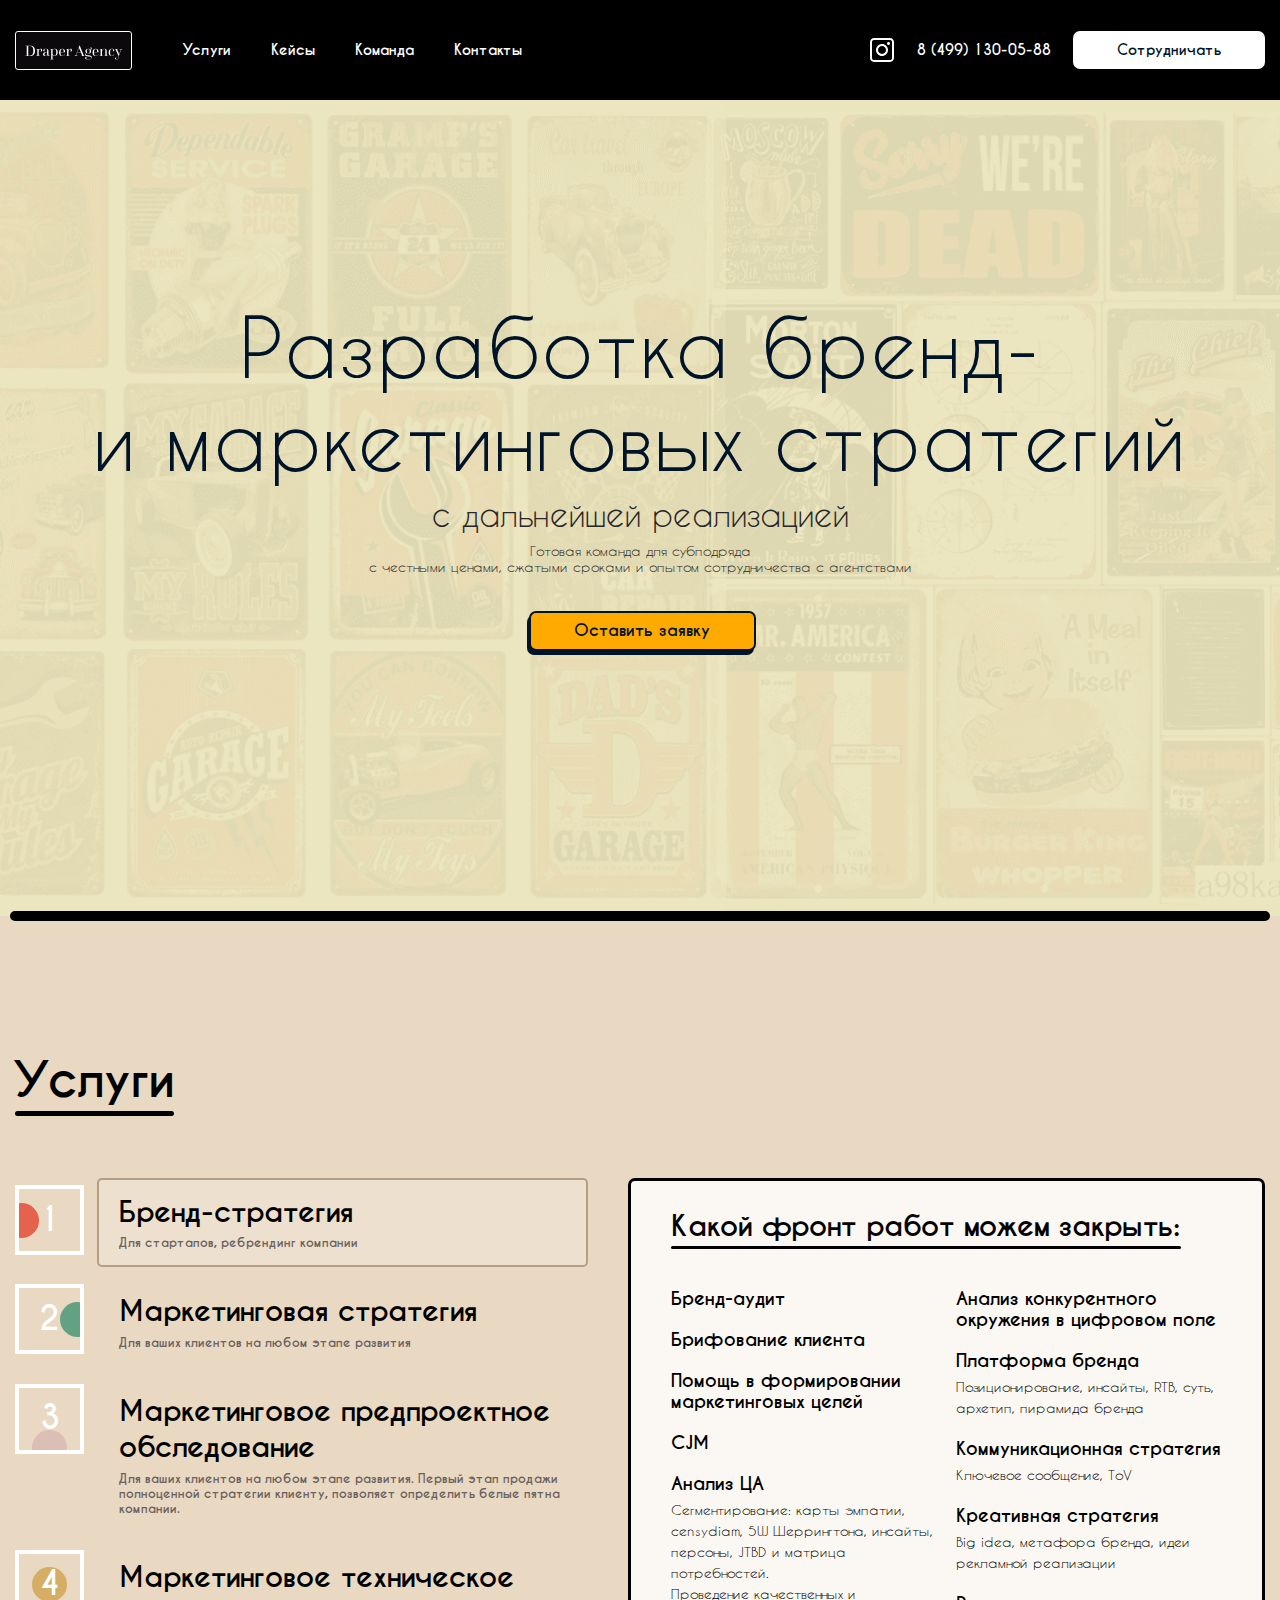
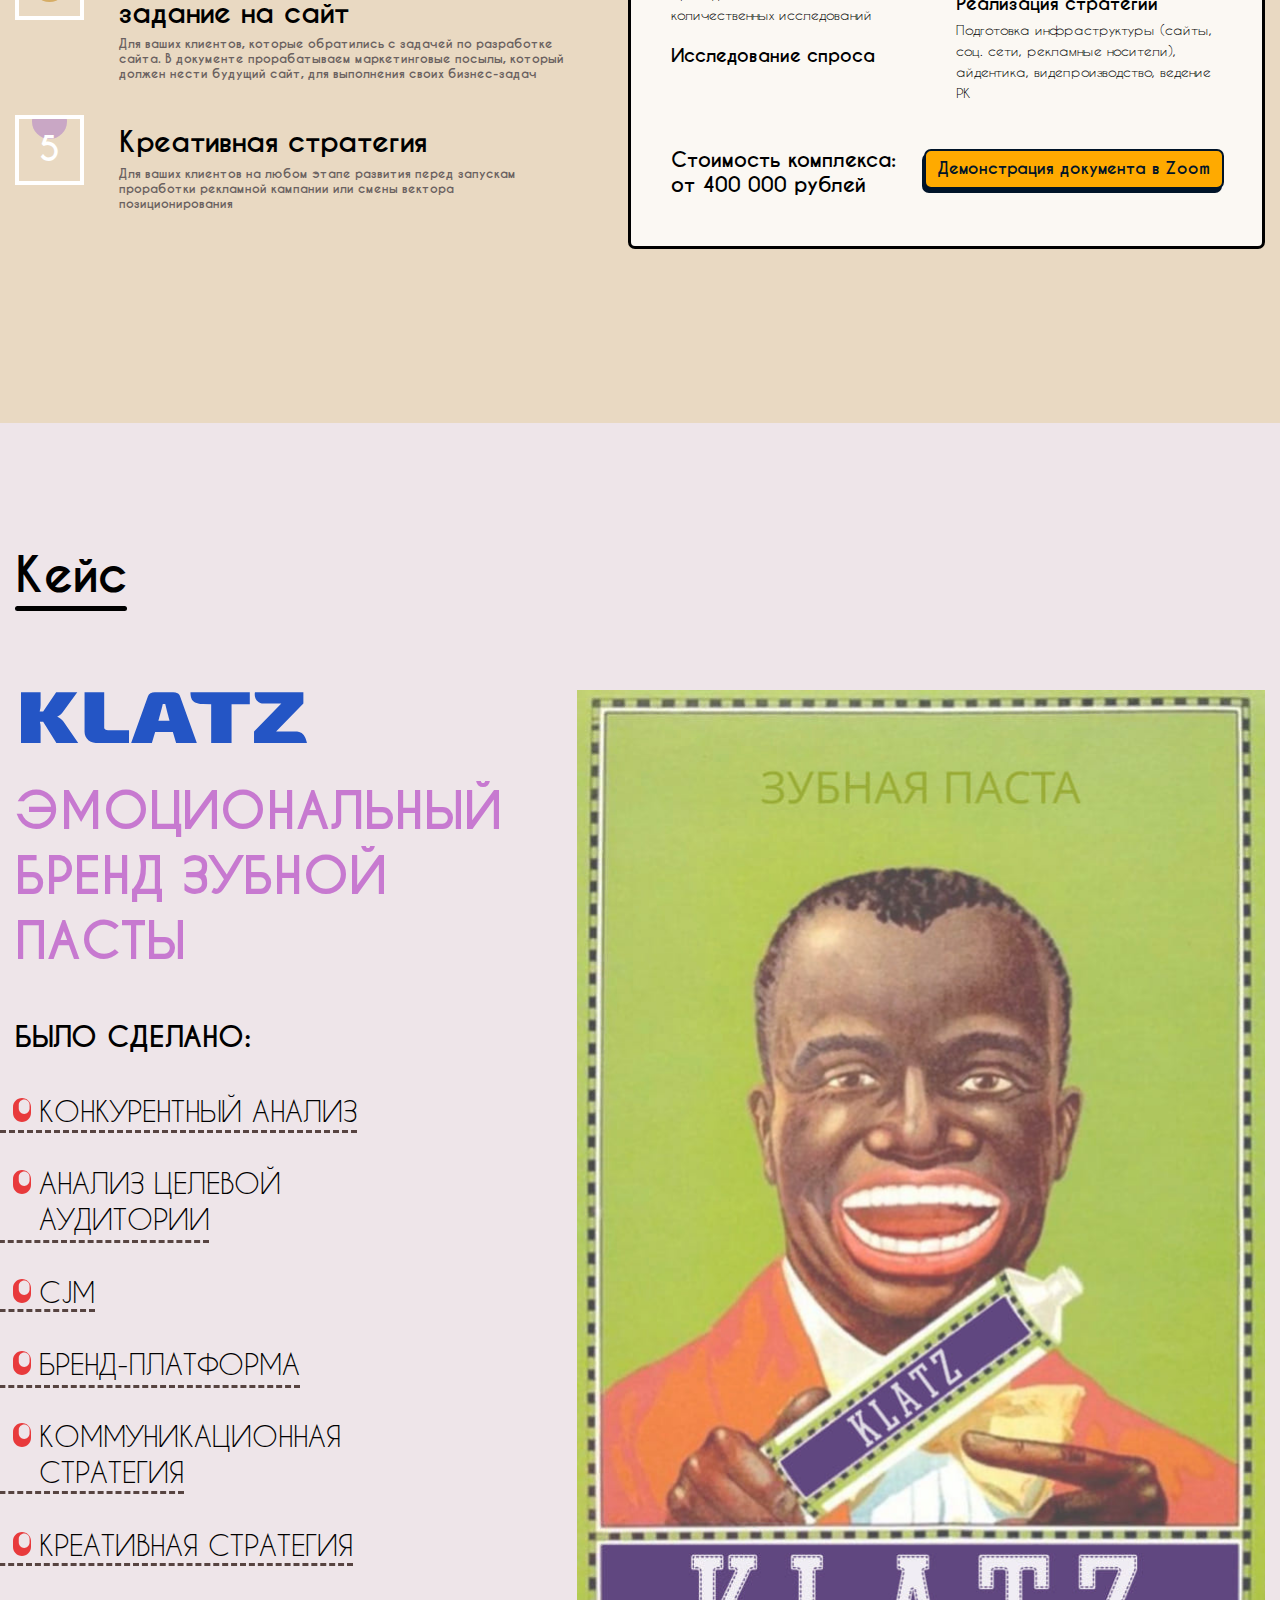
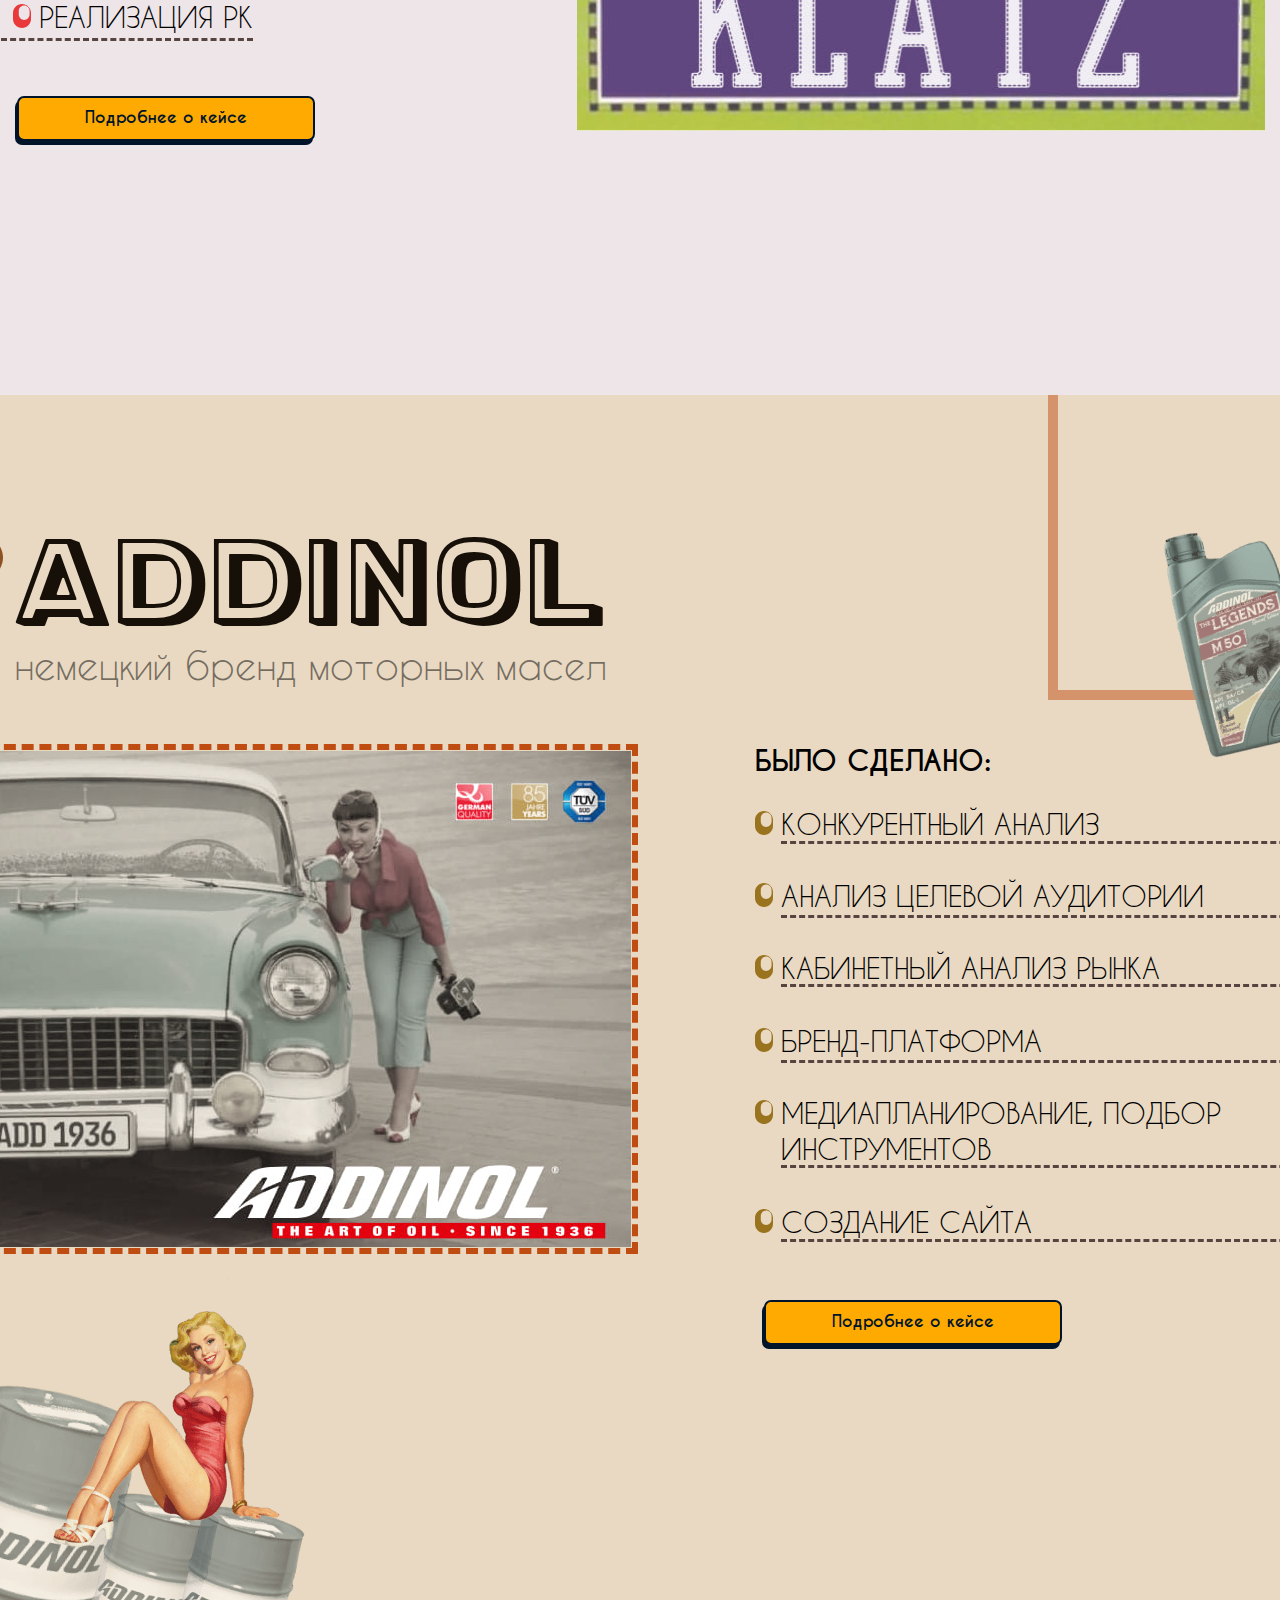
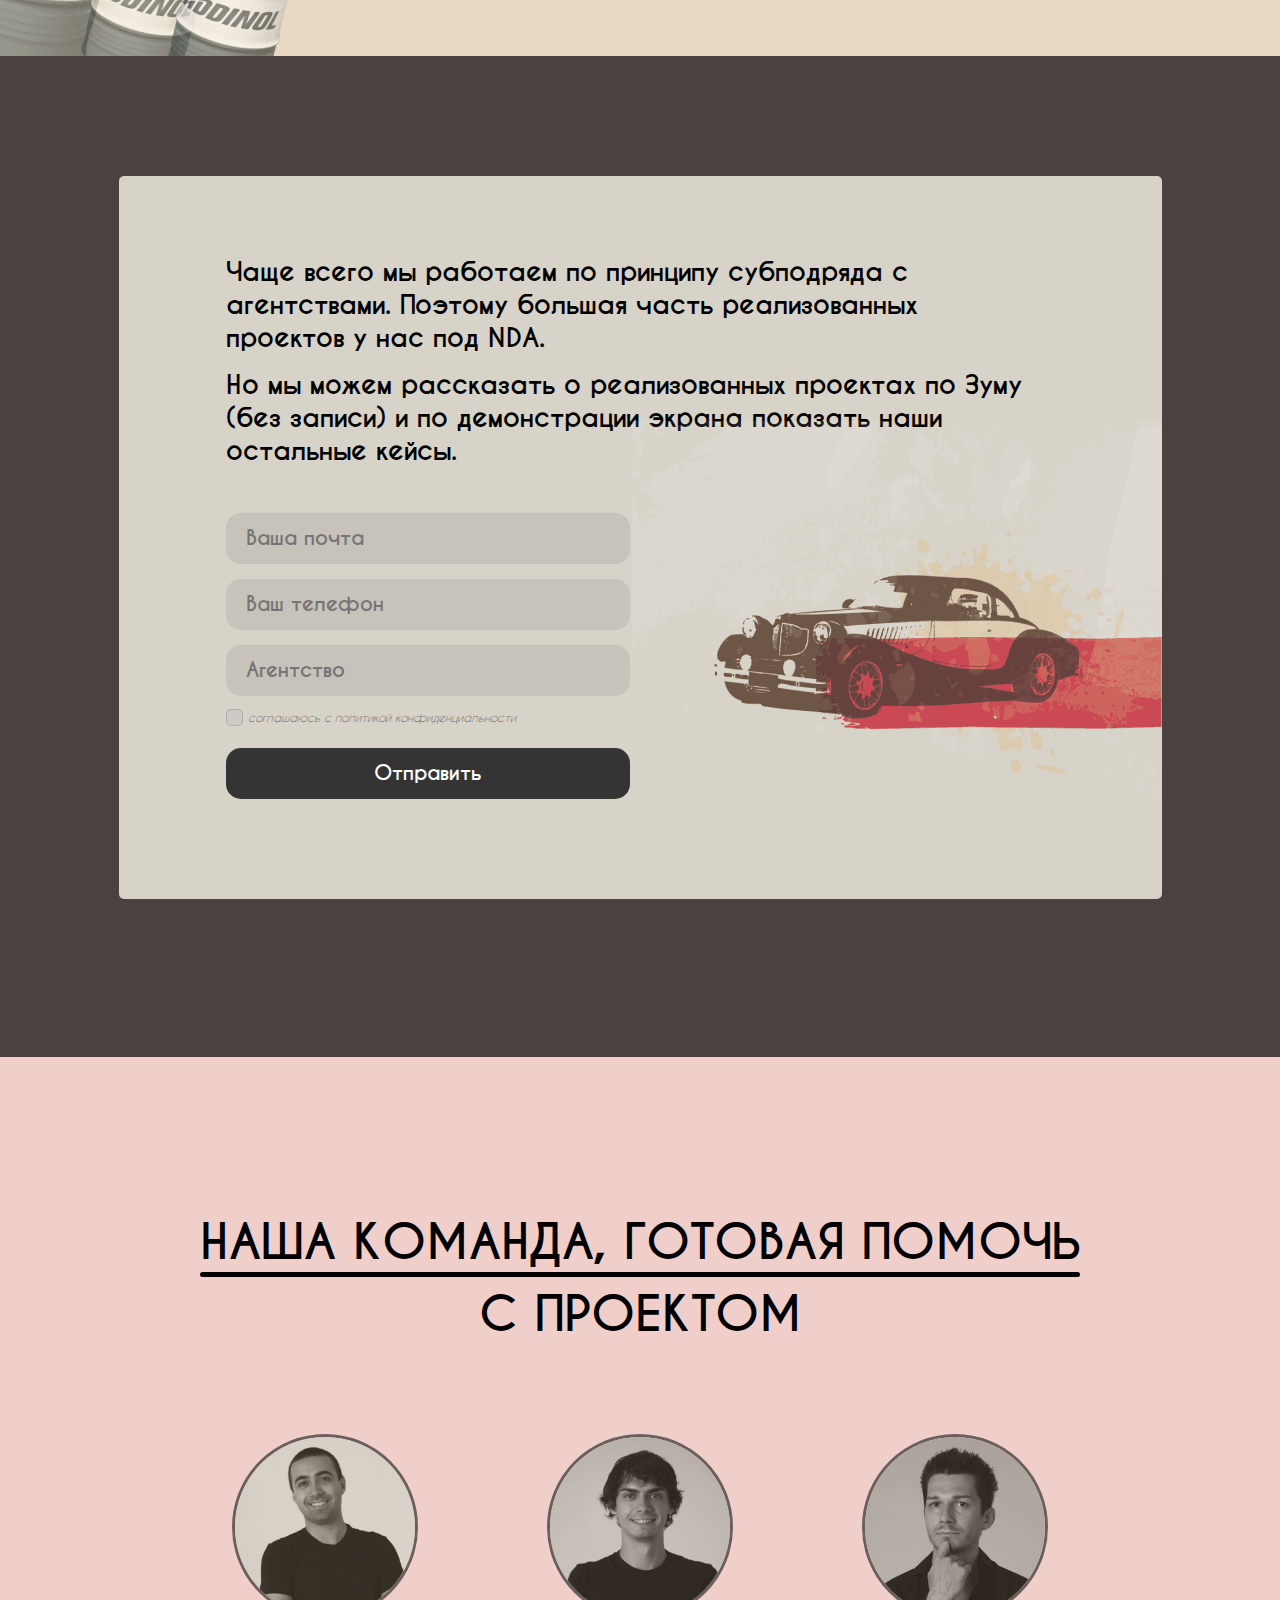
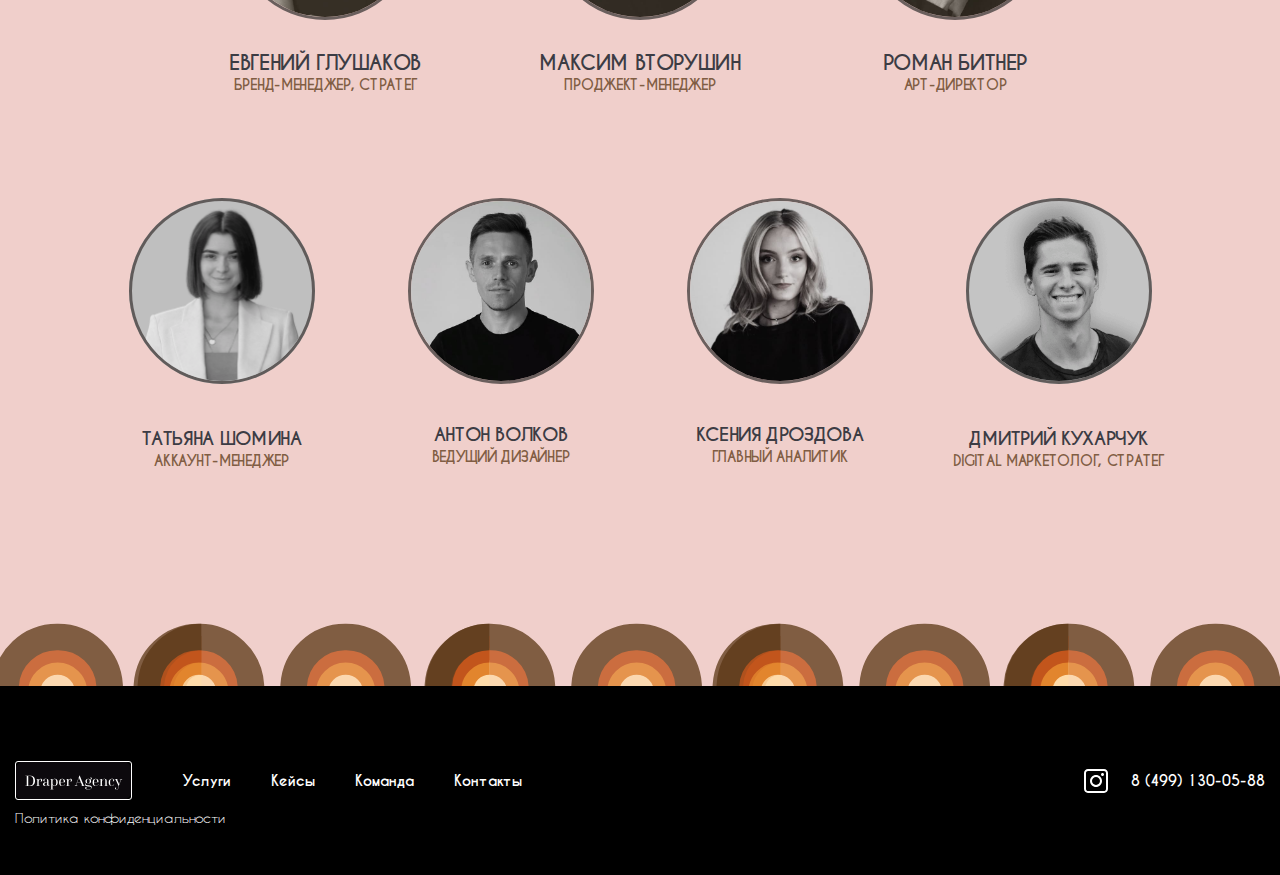
==== commit 41310126: "fix" ====
--- a/index.html
+++ b/index.html
@@ -26,6 +26,7 @@
                 </ul>
             </div>
             <div class="nav__right">
+                <a target="_blank" href="https://instagram.com/draper.avenue" class="inst"></a>
                 <a href="tel:+74991300588" class="phone">8 (499) 130-05-88</a>
                 <a href="./index.html#contacts" class="contactsLink btn">Сотрудничать</a>
 				<div class="burger">
@@ -834,6 +835,7 @@
                 <a href="./politika.pdf" target="_blank" class="politicsLink1">Политика конфиденциальности</a>
             </div>
             <div class="footer__right">
+                <a target="_blank" href="https://instagram.com/draper.avenue" class="inst"></a>
                 <a href="tel:+74991300588" class="phone">8 (499) 130-05-88</a>
             </div>
             <a href="./politika.pdf" target="_blank" class="politicsLink1_mobile">Политика конфиденциальности</a>
--- a/css/main.css
+++ b/css/main.css
@@ -1,5 +1,5 @@
-/*! normalize.css v8.0.1 | MIT License | github.com/necolas/normalize.css */html{line-height:1.15;-webkit-text-size-adjust:100%}body{margin:0}main{display:block}h1{font-size:2em;margin:0.67em 0}hr{box-sizing:content-box;height:0;overflow:visible}pre{font-family:monospace, monospace;font-size:1em}a{background-color:transparent}abbr[title]{border-bottom:none;text-decoration:underline;text-decoration:underline dotted}b,strong{font-weight:bolder}code,kbd,samp{font-family:monospace, monospace;font-size:1em}small{font-size:80%}sub,sup{font-size:75%;line-height:0;position:relative;vertical-align:baseline}sub{bottom:-0.25em}sup{top:-0.5em}img{border-style:none}button,input,optgroup,select,textarea{font-family:inherit;font-size:100%;line-height:1.15;margin:0}button,input{overflow:visible}button,select{text-transform:none}button,[type="button"],[type="reset"],[type="submit"]{-webkit-appearance:button}button::-moz-focus-inner,[type="button"]::-moz-focus-inner,[type="reset"]::-moz-focus-inner,[type="submit"]::-moz-focus-inner{border-style:none;padding:0}button:-moz-focusring,[type="button"]:-moz-focusring,[type="reset"]:-moz-focusring,[type="submit"]:-moz-focusring{outline:1px dotted ButtonText}fieldset{padding:0.35em 0.75em 0.625em}legend{box-sizing:border-box;color:inherit;display:table;max-width:100%;padding:0;white-space:normal}progress{vertical-align:baseline}textarea{overflow:auto}[type="checkbox"],[type="radio"]{box-sizing:border-box;padding:0}[type="number"]::-webkit-inner-spin-button,[type="number"]::-webkit-outer-spin-button{height:auto}[type="search"]{-webkit-appearance:textfield;outline-offset:-2px}[type="search"]::-webkit-search-decoration{-webkit-appearance:none}::-webkit-file-upload-button{-webkit-appearance:button;font:inherit}details{display:block}summary{display:list-item}template{display:none}[hidden]{display:none}html{box-sizing:border-box}*,*::before,*::after{box-sizing:inherit}a{color:inherit;text-decoration:none}a:hover,a:active,a:focus{color:inherit;text-decoration:underline}input{outline:none}body{overflow-y:scroll}body.fixed{overflow:hidden}.politicsLink{display:inline}@font-face{font-family:CaviarDreams;src:url("../fonts/CaviarDreams.ttf")}@font-face{font-family:CaviarDreams-Bold;src:url("../fonts/CaviarDreams_Bold.ttf")}@font-face{font-family:Docker;src:url("../fonts/Docker.ttf")}h1,h2,h3,h4,h5,h6,p{margin:0}h1{font-family:CaviarDreams;font-weight:400;letter-spacing:0.03em;font-size:80px;line-height:93px;text-align:center;color:#001429}h2{font-family:CaviarDreams-Bold;font-weight:700;line-height:61px;font-size:48px}p{font-family:CaviarDreams;font-weight:400}ul{padding:0}ul li{list-style:none}.clearfix::after{clear:both;content:'';display:table}.hide-text{overflow:hidden;padding:0;text-indent:101%;white-space:nowrap}.visually-hidden{border:0;clip:rect(0 0 0 0);height:1px;margin:-1px;overflow:hidden;padding:0;position:absolute;width:1px}.wrapper{width:100%}.container{max-width:calc(1250px + 10px);margin-left:auto;margin-right:auto;box-sizing:border-box;padding-left:5px;padding-right:5px;width:100%}@media (max-width: 1260px){.container{max-width:calc(960px + 10px)}}@media (max-width: 990px){.container{max-width:calc(768px + 10px)}}@media (max-width: 800px){.container{max-width:calc(100% - 20px)}}@media (max-width: 425px){.container{max-width:calc(100% - 20px)}}@media (max-width: 375px){.container{max-width:calc(100% - 5px)}}.popupForm{overflow:hidden;position:relative;display:flex;flex-direction:column;align-items:center;background:#fff;justify-content:space-between;padding:30px 60px;height:350px;width:fit-content;margin:auto;border-radius:10px;box-sizing:border-box;max-width:calc(100% - 10px);-webkit-box-shadow:4px 4px 8px 0px rgba(34,60,80,0.2);-moz-box-shadow:4px 4px 8px 0px rgba(34,60,80,0.2);box-shadow:4px 4px 8px 0px rgba(34,60,80,0.2)}@media (max-width: 800px){.popupForm{width:100%;padding:15px 10px}}.popupForm__wrapper{position:fixed;top:120px;left:0;right:0;margin:auto;z-index:999;overflow:hidden;width:100%;height:100vh}.popupForm__wrapper.hidden{display:none}.popupForm p.title{position:relative;z-index:2;font-size:20px;font-family:CaviarDreams-Bold;font-weight:700;margin-bottom:10px;text-align:center}.popupForm p.subtitle{position:relative;z-index:2;font-size:16px;font-family:CaviarDreams;font-weight:400;margin-bottom:30px;text-align:center}.popupForm .btn_action{position:relative;z-index:2}.popupForm .contacts__img{bottom:12px;z-index:1;width:400px}@media (max-width: 800px){.popupForm .contacts__img{right:-50px}}.caseBlock{width:510px;display:flex;flex-direction:column}@media (max-width: 990px){.caseBlock{align-items:center;width:100%;position:relative;z-index:2}}.caseBlock>.ulTitle{font-size:28px;line-height:35px;color:#000;margin-bottom:38px;text-transform:uppercase;font-family:CaviarDreams-Bold;font-weight:700}@media (max-width: 990px){.caseBlock>.ulTitle{margin-bottom:15px}}.caseBlock>ul{padding:0;margin:0;margin-bottom:28px;max-width:378px}@media (max-width: 800px){.caseBlock>ul{max-width:350px !important}}.caseBlock>ul li{position:relative;left:24px;width:fit-content;text-transform:uppercase;font-size:28px;line-height:36px;margin-bottom:36.4px;font-family:CaviarDreams;font-weight:400}@media (max-width: 990px){.caseBlock>ul li{font-size:24px}}.caseBlock>ul li:before{content:'';position:absolute;left:-26px;top:5px;width:18px;height:24px;background:url("../images/klatz__li.svg");background-size:contain;background-repeat:no-repeat;background-position:center center}.caseBlock>ul li:after{content:'';position:absolute;bottom:-6px;left:-120px;width:calc(100% + 120px);border-bottom:3px dashed #574441}@media (max-width: 990px){.caseBlock>ul li:after{left:-500px;width:calc(100% + 500px)}}.caseBlock .btn_action{width:298px;max-width:100%;height:45px}@media (max-width: 800px){.caseBlock .btn_action{max-width:calc(100% - 10px);left:0 !important}}body{margin:0}@media (max-width: 990px){.fullscreen{cursor:zoom-in}}@media (max-width: 990px){.fullscreen__parent{position:relative;cursor:zoom-in}.fullscreen__parent:before{content:'';position:absolute;left:0;right:0;margin:auto;top:calc(50% - 30px);width:60px;height:60px;background:#fff;border-radius:50%;border:1px solid #000}.fullscreen__parent:after{content:'';position:absolute;left:0;right:0;margin:auto;top:calc(50% - 15px);width:30px;height:30px;background:url("../images/zoom.png");background-size:contain;background-repeat:no-repeat;background-position:center center}}.popup{position:fixed;height:100%;width:100%;top:0;left:0;display:none;text-align:center;overflow:scroll;z-index:1000}.popup_bg{background:rgba(0,0,0,0.3);position:fixed;z-index:1000;top:0;left:0;bottom:0;right:0;width:auto;height:auto}.popup_img{position:relative;z-index:1002;left:0;top:50%;transform:translate(0, -50%);max-height:90%}.popup_img{pointer-events:none}.btn_action{font-family:CaviarDreams-Bold;font-weight:700;display:flex;align-items:center;justify-content:center;width:227px;height:40px;background:#FFAA00;border:2px solid #001429;box-sizing:border-box;color:#001429;box-shadow:-2px 4px 0px #001429;border-radius:7px;transition:.5s;position:relative;left:2px;bottom:4px;cursor:pointer}.btn_action:hover{left:0px;bottom:0px;text-decoration:none;box-shadow:0px 0px 0px #001429}.nav{display:flex;justify-content:space-between;align-items:center;color:#fff;height:inherit}.nav__wrapper{position:fixed;top:0;height:100px;background:#000;z-index:999}.nav__wrapper .mobileNav__wrapper{background:#000;color:#fff;display:block}.nav__wrapper .mobileNav__wrapper.hidden{display:none}.nav__wrapper .mobileNav__wrapper ul{display:flex;flex-direction:column;align-items:center;justify-content:center;margin:0;padding:0}.nav__wrapper .mobileNav__wrapper ul li{list-style:none;font-family:CaviarDreams-Bold;font-weight:700;line-height:22px;font-size:14px;margin-bottom:15px}.nav__wrapper .mobileNav__wrapper ul .btn{font-family:CaviarDreams-Bold;font-weight:700;display:flex;align-items:center;justify-content:center;width:192px;height:38px;font-size:14px;background:#FFFFFF;border:2px solid rgba(255,255,255,0.2);box-sizing:border-box;color:#001429;border-radius:7px;transition:background-color .5s,+/*! normalize.css v8.0.1 | MIT License | github.com/necolas/normalize.css */html{line-height:1.15;-webkit-text-size-adjust:100%}body{margin:0}main{display:block}h1{font-size:2em;margin:0.67em 0}hr{box-sizing:content-box;height:0;overflow:visible}pre{font-family:monospace, monospace;font-size:1em}a{background-color:transparent}abbr[title]{border-bottom:none;text-decoration:underline;text-decoration:underline dotted}b,strong{font-weight:bolder}code,kbd,samp{font-family:monospace, monospace;font-size:1em}small{font-size:80%}sub,sup{font-size:75%;line-height:0;position:relative;vertical-align:baseline}sub{bottom:-0.25em}sup{top:-0.5em}img{border-style:none}button,input,optgroup,select,textarea{font-family:inherit;font-size:100%;line-height:1.15;margin:0}button,input{overflow:visible}button,select{text-transform:none}button,[type="button"],[type="reset"],[type="submit"]{-webkit-appearance:button}button::-moz-focus-inner,[type="button"]::-moz-focus-inner,[type="reset"]::-moz-focus-inner,[type="submit"]::-moz-focus-inner{border-style:none;padding:0}button:-moz-focusring,[type="button"]:-moz-focusring,[type="reset"]:-moz-focusring,[type="submit"]:-moz-focusring{outline:1px dotted ButtonText}fieldset{padding:0.35em 0.75em 0.625em}legend{box-sizing:border-box;color:inherit;display:table;max-width:100%;padding:0;white-space:normal}progress{vertical-align:baseline}textarea{overflow:auto}[type="checkbox"],[type="radio"]{box-sizing:border-box;padding:0}[type="number"]::-webkit-inner-spin-button,[type="number"]::-webkit-outer-spin-button{height:auto}[type="search"]{-webkit-appearance:textfield;outline-offset:-2px}[type="search"]::-webkit-search-decoration{-webkit-appearance:none}::-webkit-file-upload-button{-webkit-appearance:button;font:inherit}details{display:block}summary{display:list-item}template{display:none}[hidden]{display:none}html{box-sizing:border-box}*,*::before,*::after{box-sizing:inherit}a{color:inherit;text-decoration:none}a:hover,a:active,a:focus{color:inherit;text-decoration:underline}input{outline:none}body{overflow-y:scroll}body.fixed{overflow:hidden}.politicsLink{display:inline}@font-face{font-family:CaviarDreams;src:url("../fonts/CaviarDreams.ttf")}@font-face{font-family:CaviarDreams-Bold;src:url("../fonts/CaviarDreams_Bold.ttf")}@font-face{font-family:Docker;src:url("../fonts/Docker.ttf")}h1,h2,h3,h4,h5,h6,p{margin:0}h1{font-family:CaviarDreams;font-weight:400;letter-spacing:0.03em;font-size:80px;line-height:93px;text-align:center;color:#001429}h2{font-family:CaviarDreams-Bold;font-weight:700;line-height:61px;font-size:48px}p{font-family:CaviarDreams;font-weight:400}ul{padding:0}ul li{list-style:none}.clearfix::after{clear:both;content:'';display:table}.hide-text{overflow:hidden;padding:0;text-indent:101%;white-space:nowrap}.visually-hidden{border:0;clip:rect(0 0 0 0);height:1px;margin:-1px;overflow:hidden;padding:0;position:absolute;width:1px}.wrapper{width:100%}.container{max-width:calc(1250px + 10px);margin-left:auto;margin-right:auto;box-sizing:border-box;padding-left:5px;padding-right:5px;width:100%}@media (max-width: 1260px){.container{max-width:calc(960px + 10px)}}@media (max-width: 1260px){.container{max-width:calc(768px + 10px)}}@media (max-width: 800px){.container{max-width:calc(100% - 20px)}}@media (max-width: 425px){.container{max-width:calc(100% - 20px)}}@media (max-width: 375px){.container{max-width:calc(100% - 5px)}}.popupForm{overflow:hidden;position:relative;display:flex;flex-direction:column;align-items:center;background:#fff;justify-content:space-between;padding:30px 60px;height:350px;width:fit-content;margin:auto;border-radius:10px;box-sizing:border-box;max-width:calc(100% - 10px);-webkit-box-shadow:4px 4px 8px 0px rgba(34,60,80,0.2);-moz-box-shadow:4px 4px 8px 0px rgba(34,60,80,0.2);box-shadow:4px 4px 8px 0px rgba(34,60,80,0.2)}@media (max-width: 800px){.popupForm{max-width:calc(100% - 10px);padding:15px 10px}}.popupForm__wrapper{position:fixed;top:120px;left:0;right:0;margin:auto;z-index:999;overflow:hidden;width:100%;height:100vh}.popupForm__wrapper.hidden{display:none}.popupForm p.title{position:relative;z-index:2;font-size:20px;font-family:CaviarDreams-Bold;font-weight:700;margin-bottom:10px;text-align:center}.popupForm p.subtitle{position:relative;z-index:2;font-size:16px;font-family:CaviarDreams;font-weight:400;margin-bottom:30px;text-align:center}.popupForm .btn_action{position:relative;z-index:2}.popupForm .contacts__img{z-index:1;bottom:109px;right:0px;left:0px;margin:auto;width:200px;height:125px;background:url("../images/popup__girl.png");background-size:contain;background-repeat:no-repeat;background-position:center center}.caseBlock{width:510px;display:flex;flex-direction:column}@media (max-width: 1260px){.caseBlock{align-items:center;width:100%;position:relative;z-index:2}}.caseBlock>.ulTitle{font-size:28px;line-height:35px;color:#000;margin-bottom:38px;text-transform:uppercase;font-family:CaviarDreams-Bold;font-weight:700}@media (max-width: 1260px){.caseBlock>.ulTitle{margin-bottom:15px}}.caseBlock>ul{padding:0;margin:0;margin-bottom:28px;max-width:378px}@media (max-width: 800px){.caseBlock>ul{max-width:350px !important}}.caseBlock>ul li{position:relative;left:24px;width:fit-content;text-transform:uppercase;font-size:28px;line-height:36px;margin-bottom:36.4px;font-family:CaviarDreams;font-weight:400}@media (max-width: 1260px){.caseBlock>ul li{font-size:24px}}.caseBlock>ul li:before{content:'';position:absolute;left:-26px;top:5px;width:18px;height:24px;background:url("../images/klatz__li.svg");background-size:contain;background-repeat:no-repeat;background-position:center center}.caseBlock>ul li:after{content:'';position:absolute;bottom:-6px;left:-120px;width:calc(100% + 120px);border-bottom:3px dashed #574441}@media (max-width: 1260px){.caseBlock>ul li:after{left:-500px;width:calc(100% + 500px)}}.caseBlock .btn_action{width:298px;max-width:100%;height:45px}@media (max-width: 800px){.caseBlock .btn_action{max-width:calc(100% - 10px);left:0 !important}}body{margin:0}@media (max-width: 1260px){.fullscreen{cursor:zoom-in}}@media (max-width: 1260px){.fullscreen__parent{position:relative;cursor:zoom-in}.fullscreen__parent:before{content:'';position:absolute;left:0;right:0;margin:auto;top:calc(50% - 30px);width:60px;height:60px;background:#fff;border-radius:50%;border:1px solid #000}.fullscreen__parent:after{content:'';position:absolute;left:0;right:0;margin:auto;top:calc(50% - 15px);width:30px;height:30px;background:url("../images/zoom.png");background-size:contain;background-repeat:no-repeat;background-position:center center}}.popup{position:fixed;height:100%;width:100%;top:0;left:0;display:none;text-align:center;overflow:scroll;z-index:1000}.popup_bg{background:rgba(0,0,0,0.3);position:fixed;z-index:1000;top:0;left:0;bottom:0;right:0;width:auto;height:auto}.popup_img{position:relative;z-index:1002;left:0;top:50%;transform:translate(0, -50%);max-height:90%}.popup_img{pointer-events:none}.btn_action{font-family:CaviarDreams-Bold;font-weight:700;display:flex;align-items:center;justify-content:center;width:227px;height:40px;background:#FFAA00;border:2px solid #001429;box-sizing:border-box;color:#001429;box-shadow:-2px 4px 0px #001429;border-radius:7px;transition:.5s;position:relative;left:2px;bottom:4px;cursor:pointer}.btn_action:hover{left:0px;bottom:0px;text-decoration:none;box-shadow:0px 0px 0px #001429}.nav{display:flex;justify-content:space-between;align-items:center;color:#fff;height:inherit}.nav__wrapper{position:fixed;top:0;height:100px;background:#000;z-index:999}.nav__wrapper .mobileNav__wrapper{background:#000;color:#fff;display:block}.nav__wrapper .mobileNav__wrapper.hidden{display:none}.nav__wrapper .mobileNav__wrapper ul{display:flex;flex-direction:column;align-items:center;justify-content:center;margin:0;padding:0}.nav__wrapper .mobileNav__wrapper ul li{list-style:none;font-family:CaviarDreams-Bold;font-weight:700;line-height:22px;font-size:14px;margin-bottom:15px}.nav__wrapper .mobileNav__wrapper ul .btn{font-family:CaviarDreams-Bold;font-weight:700;display:flex;align-items:center;justify-content:center;width:192px;height:38px;font-size:14px;background:#FFFFFF;border:2px solid rgba(255,255,255,0.2);box-sizing:border-box;color:#001429;border-radius:7px;transition:background-color .5s,  border .5s,- color .5s;cursor:pointer}.nav__wrapper .mobileNav__wrapper ul .btn:hover{color:#fff;border:2px solid #fff;background:#000}@media (min-width: 425px){.nav__wrapper .mobileNav__wrapper ul .btn{display:none}}.nav__left{display:flex;align-items:center}.nav__logo{width:117px;height:39px;background:url("../images/nav__logo.svg");background-size:contain;background-repeat:no-repeat;background-position:center center}.nav__list{font-family:CaviarDreams-Bold;font-weight:700;line-height:22px;font-size:14px;display:flex;align-items:center;justify-content:space-between;margin-left:51px}@media (max-width: 990px){.nav__list{display:none}}.nav__list li{cursor:pointer;margin-right:40px}.nav__list li:last-child{margin-right:0}.nav .burger{display:none;position:relative;align-items:center;justify-content:center;width:35px;height:30px;cursor:pointer;transition:.4s;z-index:1002;margin-left:20px}@media (max-width: 990px){.nav .burger{display:flex}}.nav .burger__icon{display:block;position:relative;bottom:8px;background:#fff;width:90%;height:2px;transition:.4s}.nav .burger__icon::after,.nav .burger__icon::before{content:"";display:block;position:absolute;background:#fff;width:100%;height:2px;transition:.4s;right:0}.nav .burger__icon::after{top:8px;width:80%}.nav .burger__icon::before{top:16px;width:50%}.nav .burger.active>.burger__icon{background:transparent}.nav .burger.active>.burger__icon::before,.nav .burger.active>.burger__icon::after{top:8px;width:100%}.nav .burger.active>.burger__icon::after{transform:rotate(-45deg);-webkit-transform:rotate(-45deg)}.nav .burger.active>.burger__icon::before{transform:rotate(45deg);-webkit-transform:rotate(45deg)}.nav__right{display:flex;align-items:center}.nav .phone{font-family:CaviarDreams-Bold;font-weight:700;line-height:16px;font-size:14px;margin-right:22px}@media (max-width: 990px){.nav .phone{display:none}}.nav .btn{font-family:CaviarDreams-Bold;font-weight:700;display:flex;align-items:center;justify-content:center;width:192px;height:38px;font-size:14px;background:#FFFFFF;border:2px solid rgba(255,255,255,0.2);box-sizing:border-box;color:#001429;border-radius:7px;transition:background-color .5s,+ color .5s;cursor:pointer}.nav__wrapper .mobileNav__wrapper ul .btn:hover{color:#fff;border:2px solid #fff;background:#000}@media (min-width: 425px){.nav__wrapper .mobileNav__wrapper ul .btn{display:none}}.nav__left{display:flex;align-items:center}.nav__logo{width:117px;height:39px;background:url("../images/nav__logo.svg");background-size:contain;background-repeat:no-repeat;background-position:center center}.nav__list{font-family:CaviarDreams-Bold;font-weight:700;line-height:22px;font-size:14px;display:flex;align-items:center;justify-content:space-between;margin-left:51px}@media (max-width: 1260px){.nav__list{display:none}}.nav__list li{cursor:pointer;margin-right:40px}.nav__list li:last-child{margin-right:0}.nav .burger{display:none;position:relative;align-items:center;justify-content:center;width:35px;height:30px;cursor:pointer;transition:.4s;z-index:1002;margin-left:20px}@media (max-width: 1260px){.nav .burger{display:flex}}.nav .burger__icon{display:block;position:relative;bottom:8px;background:#fff;width:90%;height:2px;transition:.4s}.nav .burger__icon::after,.nav .burger__icon::before{content:"";display:block;position:absolute;background:#fff;width:100%;height:2px;transition:.4s;right:0}.nav .burger__icon::after{top:8px;width:80%}.nav .burger__icon::before{top:16px;width:50%}.nav .burger.active>.burger__icon{background:transparent}.nav .burger.active>.burger__icon::before,.nav .burger.active>.burger__icon::after{top:8px;width:100%}.nav .burger.active>.burger__icon::after{transform:rotate(-45deg);-webkit-transform:rotate(-45deg)}.nav .burger.active>.burger__icon::before{transform:rotate(45deg);-webkit-transform:rotate(45deg)}.nav__right{display:flex;align-items:center}.nav .inst{width:24px;height:24px;margin-right:23px;background:url("../images/inst.svg");background-size:contain;background-repeat:no-repeat;background-position:center center}@media (max-width: 425px){.nav .inst{margin-right:5px}}.nav .phone{font-family:CaviarDreams-Bold;font-weight:700;line-height:16px;font-size:14px;margin-right:22px}@media (max-width: 1260px){.nav .phone{display:none}}.nav .btn{font-family:CaviarDreams-Bold;font-weight:700;display:flex;align-items:center;justify-content:center;width:192px;height:38px;font-size:14px;background:#FFFFFF;border:2px solid rgba(255,255,255,0.2);box-sizing:border-box;color:#001429;border-radius:7px;transition:background-color .5s,  border .5s,- color .5s;cursor:pointer}.nav .btn:hover{color:#fff;border:2px solid #fff;background:#000}@media (max-width: 425px){.nav .btn{display:none}}.header{position:relative;z-index:2;display:flex;flex-direction:column;align-items:center;height:816px}@media (max-width: 990px){.header{height:fit-content;padding-top:100px;padding-bottom:100px}}.header:after{content:'';position:absolute;bottom:-5px;width:100%;height:10px;background:#000;border-radius:25px}@media (max-width: 990px){.header:after{bottom:0;height:5px}}.header__wrapper{margin-top:100px;background:#ebe5bd;z-index:1}@media (max-width: 990px){.header__wrapper{position:relative;overflow:hidden;height:fit-content}}.header__wrapper:before{content:'';position:absolute;display:block;width:100%;height:816px;background:url("../images/header__bg.png");background-size:cover;background-repeat:no-repeat;background-position:center center;z-index:2}.header h1{margin-bottom:10px;margin-top:200px}@media (max-width: 990px){.header h1{font-size:60px;line-height:normal;margin-top:0}}@media (max-width: 800px){.header h1{font-size:40px;line-height:normal}}.header__subtitle{font-family:CaviarDreams;font-weight:400;font-size:32px;line-height:37px;text-align:center;margin-bottom:10px;color:#272626}@media (max-width: 800px){.header__subtitle{font-size:20px;line-height:normal}}.header__p{font-family:CaviarDreams;font-weight:400;font-size:14px;line-height:16px;text-align:center;margin-bottom:40px;color:#272626}.services{padding-top:134px;padding-bottom:169px}@media (max-width: 990px){.services{padding-bottom:50px;padding-top:75px}}.services__wrapper{background:rgba(211,179,134,0.5)}.services h2{position:relative;display:inline-block;margin-bottom:67px}.services h2:after{content:'';position:absolute;bottom:-5px;left:0;width:100%;height:5px;background:#000;border-radius:25px}.services>div{display:flex;align-items:flex-start;justify-content:space-between}@media (max-width: 990px){.services>div{flex-direction:column;align-items:center}}.services__links{display:flex;flex-direction:column;max-width:573px;margin-right:40px;margin-top:0}@media (max-width: 990px){.services__links{margin-right:0px;min-width:100%;margin-bottom:0}}.services__links .link{width:100%;margin-bottom:10px;display:flex;align-items:flex-start;justify-content:flex-start;cursor:pointer}.services__links .link.active .link__block{background:rgba(255,255,255,0.2);border:2.2px solid rgba(123,94,53,0.5);box-sizing:border-box;border-radius:5px}@media (max-width: 990px){.services__links .link:not(.active){display:none}}.services__links .link__num{position:relative;top:7px;min-width:69px;min-height:70px;margin-right:13px;font-family:CaviarDreams-Bold;font-weight:700;font-size:32px;display:flex;align-items:center;justify-content:center;border:4px solid #fff;color:#fff;z-index:2;overflow:hidden}@media (max-width: 990px){.services__links .link__num{display:none}}.services__links .link__num:before{content:'';position:absolute;width:35px;height:35px;border-radius:50%;opacity:.8;z-index:-1}.services__links .link__block{width:100%;padding:15px 20px;border:2.2px solid transparent}@media (max-width: 990px){.services__links .link__block{min-height:156px;margin-left:50px;margin-right:50px}}@media (max-width: 800px){.services__links .link__block{min-height:109px;display:flex;align-items:center;justify-content:center;text-align:center}}.services__links .link__title{font-family:CaviarDreams-Bold;font-weight:700;font-size:28px;line-height:130%;margin-bottom:4px}@media (max-width: 800px){.services__links .link__title{font-size:18px}}.services__links .link__p{font-family:CaviarDreams-Bold;font-weight:700;font-size:12px;line-height:15px;color:#6A6160}@media (max-width: 800px){.services__links .link__p{display:none}}.services__links .link#brandStrategyLink .link__num:before{left:-15px;background:#E3452F}.services__links .link#markStrategyLink .link__num:before{right:-15px;background:#409472}.services__links .link#markAnalysisLink .link__num:before{bottom:-15px;background:#D7B6B1}.services__links .link#markTzLink .link__num:before{background:#D1A14D}.services__links .link#creativeStrategyLink .link__num:before{top:-15px;background:#C19AC6}@media (max-width: 990px){.services__content{width:100%}}.services__content>div,.services__content .slick__elem .active{display:none;flex-direction:column;width:100%;min-height:671px;padding:28px 40px 48px 40px;background:rgba(255,255,255,0.8);border:3px solid #000000;box-sizing:border-box;border-radius:7px}.services__content>div.active,.services__content .slick__elem .active.active{display:flex}.services__content>div>.title,.services__content .slick__elem .active>.title{position:relative;display:inline-block;width:fit-content;font-size:28px;line-height:35px;color:#030303;margin-bottom:44px;font-family:CaviarDreams-Bold;font-weight:700}.services__content>div>.title:after,.services__content .slick__elem .active>.title:after{content:'';position:absolute;bottom:-5px;left:0;width:100%;height:3px;background:#000;border-radius:25px}.services__content>div>.text,.services__content .slick__elem .active>.text{display:flex;justify-content:space-between;width:100%;min-height:435px;margin-bottom:25px}.services__content>div>.text ul,.services__content .slick__elem .active>.text ul{max-width:275px;margin:0;display:flex;flex-direction:column}.services__content>div>.text ul li,.services__content .slick__elem .active>.text ul li{margin-bottom:20px}.services__content>div>.text ul li .title,.services__content .slick__elem .active>.text ul li .title{font-family:CaviarDreams-Bold;font-weight:700;font-size:18px;line-height:21px}.services__content>div>.text ul li .text,.services__content .slick__elem .active>.text ul li .text{margin-top:5px;font-family:CaviarDreams;font-weight:400;font-size:14px;line-height:21px}.services__content>div>.text ul:first-child,.services__content .slick__elem .active>.text ul:first-child{margin-right:10px}@media (max-width: 990px){.services__content>div>.text ul:first-child,.services__content .slick__elem .active>.text ul:first-child{margin-right:0}}.services__content>div>.text ul:last-child,.services__content .slick__elem .active>.text ul:last-child{max-width:270px}.services__content>div>.bottom,.services__content .slick__elem .active>.bottom{display:flex;align-items:center;justify-content:space-between}@media (max-width: 800px){.services__content>div>.bottom,.services__content .slick__elem .active>.bottom{flex-direction:column}}.services__content>div>.bottom .price,.services__content .slick__elem .active>.bottom .price{font-family:CaviarDreams-Bold;font-weight:700;font-size:20px;line-height:25px}@media (max-width: 800px){.services__content>div>.bottom .price,.services__content .slick__elem .active>.bottom .price{margin-bottom:10px}}.services__content>div>.bottom .btn_action,.services__content .slick__elem .active>.bottom .btn_action{width:300px;height:40px}.services__content>div#markStrategy,.services__content .slick__elem .active#markStrategy{background:#d2e5f8}.services__content>div#markAnalysis,.services__content .slick__elem .active#markAnalysis{background:#e0ddde}.services__content>div#markTz,.services__content .slick__elem .active#markTz{background:#f4f1dc}.services__content>div#creativeStrategy,.services__content .slick__elem .active#creativeStrategy{background:#e4e4e4}@media (max-width: 990px){.services .notSlick{display:none}}@media (min-width: 990px){.services .slick{display:none}}.services .slick>div{display:block;background:transparent;border:none}.services .slick .slick-arrow{position:absolute !important;top:-200px !important}@media (max-width: 800px){.services .slick .slick-arrow{top:-160px !important}}.services .slick .slick-prev{left:0;background:transparent;border:0;color:transparent}.services .slick .slick-prev:before{content:'\27A4';display:block;font-size:30px;color:#000;transform:rotate(180deg);font-family:CaviarDreams-Bold;font-weight:700;position:relative;left:-15px}.services .slick .slick-next{right:0;background:transparent;border:0;color:transparent}.services .slick .slick-next:after{content:'\27A4';font-size:30px;color:#000;font-family:CaviarDreams-Bold;font-weight:700}.services .slick .slick-dots{position:absolute !important;top:-200px !important;left:0;right:0;margin:auto;width:100px;display:flex;justify-content:space-between}@media (max-width: 800px){.services .slick .slick-dots{top:-150px !important}}.services .slick .slick-dots>li{width:10px;height:10px;border-radius:50%;border:1px solid black;color:transparent;background:transparent}.services .slick .slick-dots>li.slick-active{background:#000}.services .slick .slick-dots>li>button{display:none}.services .slick .slick-list{padding-top:0}.services .slick .slick-slide{margin:0 10px}@media (max-width: 990px){.services .slick .slick-slide{min-height:419px}}@media (max-width: 800px){.services .slick .slick-slide{min-height:721px}}@media (max-width: 425px){.services .slick .slick-slide{min-height:809px}}@media (max-width: 375px){.services .slick .slick-slide{min-height:1007px}}.services .slick .slick-slide .active{min-height:fit-content;padding:15px}@media (max-width: 990px){.services .slick .slick-slide .active{min-height:419px}}@media (max-width: 800px){.services .slick .slick-slide .active{min-height:721px}}@media (max-width: 425px){.services .slick .slick-slide .active{min-height:809px}}@media (max-width: 375px){.services .slick .slick-slide .active{min-height:1007px}}.services .slick .slick-slide .active>.title{margin-bottom:15px;font-size:20px;line-height:normal}.services .slick .slick-slide .active>.text{min-height:fit-content;padding:0px}@media (max-width: 800px){.services .slick .slick-slide .active>.text{flex-direction:column;align-items:center}}@media (max-width: 425px){.services .slick .slick-slide .active>.text ul:last-child{max-width:100%}}.services .slick .slick-slide .active>.text li>.title.hasText{position:relative}.services .slick .slick-slide .active>.text li>.title.hasText:before{content:'\27A4';position:absolute;transition:.5s;font-size:10px;left:-10px}.services .slick .slick-slide .active>.text li>.title.rotated:before{transform:rotate(90deg)}.services .slick .slick-slide .active>.text li>.text.hidden{display:none}.services .slick .slick-slide .active>.bottom{text-align:center;margin-top:auto}.services .slick .slick-slide .active .btn_action{max-width:100%;text-align:center}.klatz{padding-top:122px;padding-bottom:250px}@media (max-width: 990px){.klatz{padding-top:75px;padding-bottom:75px}}.klatz__wrapper{overflow:hidden;background:#eee5e9}.klatz__page{margin-top:100px}.klatz__page .klatz{padding-bottom:138px}@media (max-width: 990px){.klatz__page .klatz{padding-bottom:100px}}@media (max-width: 990px){.klatz__page{margin-top:25px}.klatz__page .klatz>div>img{top:200px}}.klatz h2{position:relative;display:inline-block;margin-bottom:84px}.klatz h2:after{content:'';position:absolute;bottom:-5px;left:0;width:100%;height:5px;background:#000;border-radius:25px}.klatz>div{display:flex;justify-content:space-between;position:relative}.klatz>div>img{width:100%;max-width:688px;height:1041px}@media (max-width: 990px){.klatz>div>img{position:absolute;top:-10px;left:0;right:0;margin:auto;z-index:1;opacity:.2;display:none}}@media (max-width: 800px){.klatz>div>img{height:auto}}.klatz__left>.title{font-size:50px;line-height:65px;color:#c779d0;margin-bottom:46px;text-transform:uppercase;font-family:CaviarDreams-Bold;font-weight:700}@media (max-width: 990px){.klatz__left>.title{text-align:center;font-size:35px}}@media (max-width: 375px){.klatz__left>.title{font-size:25px;line-height:normal}}@media (max-width: 990px){.klatz__left>.ulTitle{max-width:100%;width:350px;text-align:left}}@media (max-width: 375px){.klatz__left>.ulTitle{font-size:25px}}.klatz__left>ul{padding:0;margin:0;margin-bottom:28px;max-width:378px}@media (max-width: 375px){.klatz__left>ul{max-width:calc(100% - 20px) !important}}.klatz__left>ul li:nth-child(1):after{bottom:-4px}.klatz__left>ul li:nth-child(2):after{width:calc(170px + 120px)}@media (max-width: 990px){.klatz__left>ul li:nth-child(2):after{width:calc(360px + 500px)}}@media (max-width: 800px){.klatz__left>ul li:nth-child(2):after{width:calc(150px + 500px)}}.klatz__left>ul li:nth-child(3):after{bottom:-2px}.klatz__left>ul li:nth-child(5):after{width:calc(145px + 120px);bottom:-4px}@media (max-width: 990px){.klatz__left>ul li:nth-child(5):after{width:calc(124px + 500px)}}.klatz__left>ul li:nth-child(6):after{bottom:-3px}.klatz__logo{position:relative;width:298px;height:53px;margin-bottom:36px;background:url("../images/klatz__logo.svg");background-size:contain;background-repeat:no-repeat;background-position:center center}@media (max-width: 990px){.klatz__logo{margin-bottom:10px}}.klatz__logo:before{content:'';position:absolute;top:-50px;left:-170px;width:152px;height:246px;background:url("../images/klatz__icon.svg");background-size:contain;background-repeat:no-repeat;background-position:center center}.addinol{position:relative}@media (max-width: 990px){.addinol{z-index:3}}.addinol__wrapper{position:relative;padding-top:132px;padding-bottom:307px;overflow:hidden;background:rgba(211,179,134,0.5)}@media (max-width: 990px){.addinol__wrapper{padding-top:75px}}.addinol__oil{position:absolute;right:-205px;top:0;width:437px;height:305px;border-left:10px solid #D4936A;border-bottom:10px solid #D4936A}@media (max-width: 990px){.addinol__oil{z-index:1}}@media (max-width: 800px){.addinol__oil{display:none}}.addinol__oil:before{content:'';position:absolute;left:95px;bottom:-75px;width:170px;height:253px;background:url("../images/addinol__oil.png");background-size:contain;background-repeat:no-repeat;background-position:center center}@media (max-width: 990px){.addinol__oil:before{z-index:2}}.addinol__girl{position:absolute;left:0;bottom:-60px;width:320px;height:438px;background:url("../images/addinol__girl.png");background-size:contain;background-repeat:no-repeat;background-position:center center}@media (max-width: 800px){.addinol__girl{bottom:-100px}}.addinol__title{position:relative;font-family:'Docker';text-transform:uppercase;font-size:120px;line-height:120px;letter-spacing:0.05em;color:#161008}@media (max-width: 990px){.addinol__title{text-align:center;width:fit-content;margin:auto}}@media (max-width: 800px){.addinol__title{font-size:50px;line-height:normal}}.addinol__title:before{content:'';position:absolute;left:-61px;top:-13px;width:49px;height:66px;background:url("../images/addinol__drops.svg");background-size:contain;background-repeat:no-repeat;background-position:center center}.addinol__subtitle{font-size:38px;line-height:37px;color:rgba(0,0,0,0.5);font-family:CaviarDreams;font-weight:400;margin-bottom:60px}@media (max-width: 990px){.addinol__subtitle{text-align:center}}@media (max-width: 800px){.addinol__subtitle{font-size:30px}}.addinol>div{clear:both;position:relative;display:flex;justify-content:flex-end}.addinol>div>img{position:absolute;left:-100px;top:0;padding:1px;border:6px dashed #BF4D11}@media (max-width: 1260px){.addinol>div>img{left:-300px}}@media (max-width: 990px){.addinol>div>img{left:0;right:0;margin:auto;opacity:.1}}.addinol__right>.ulTitle{margin-bottom:27px}@media (max-width: 800px){.addinol__right>.ulTitle{margin-bottom:7px}}.addinol__right>ul{max-width:484px}.addinol__right>ul>li{width:100%;left:26px}@media (max-width: 800px){.addinol__right>ul>li{width:calc(100% - 40px);font-size:20px}}.addinol__right>ul>li:before{background:url("../images/addinol__li.svg");background-size:contain;background-repeat:no-repeat;background-position:center center}.addinol__right>ul>li:after{left:0;width:calc(100% + 120px)}@media (max-width: 990px){.addinol__right>ul>li:after{width:calc(100% + 500px)}}.addinol__right>ul>li:nth-child(1):after{bottom:-2px}.addinol__right>ul>li:nth-child(2):after{bottom:-4px}.addinol__right>ul>li:nth-child(3):after{bottom:-1px}.addinol__right>ul>li:nth-child(4):after{bottom:-4px}.addinol__right>ul>li:nth-child(5):after{bottom:-1px}.addinol__right>ul>li:nth-child(6):after{bottom:-2px}.addinol__right .btn_action{left:9px}.contacts{position:relative;width:100%;margin:auto;max-width:1043px;padding:79px 106px 100px 107px;background:#D8D3C9;border-radius:5px}@media (max-width: 800px){.contacts{padding:15px}}.contacts__wrapper{padding-top:120px;padding-bottom:158px;background:#494241}@media (max-width: 990px){.contacts__wrapper{padding-left:10px;padding-right:10px}}.contacts>p{font-size:26px;line-height:33px;margin-bottom:14px;max-width:800px;font-family:CaviarDreams-Bold;font-weight:700}@media (max-width: 990px){.contacts>p{font-family:CaviarDreams;font-weight:400;font-size:24px;line-height:normal}}@media (max-width: 800px){.contacts>p{font-size:20px}}.contacts form{position:relative;z-index:3;display:flex;flex-direction:column;margin-top:46px}.contacts form input[type=email],.contacts form input[type=text],.contacts form input[type=submit]{width:404px;height:51px;border-radius:15px;font-size:20px;line-height:25px;border:0;font-family:CaviarDreams-Bold;font-weight:700}@media (max-width: 800px){.contacts form input[type=email],.contacts form input[type=text],.contacts form input[type=submit]{max-width:100%}}.contacts form input[type=email],.contacts form input[type=text]{padding:9px 20px 10px 20px;box-sizing:border-box;color:rgba(0,0,0,0.7);background:#C7C3BA}.contacts form input[type=email] ::-webkit-input-placeholder,.contacts form input[type=text] ::-webkit-input-placeholder{color:rgba(0,0,0,0.7);opacity:1}.contacts form input[type=email] :-ms-input-placeholder,.contacts form input[type=text] :-ms-input-placeholder{color:rgba(0,0,0,0.7);opacity:1}.contacts form input[type=email] ::-moz-placeholder,.contacts form input[type=text] ::-moz-placeholder{color:rgba(0,0,0,0.7);opacity:1}.contacts form input[type=email] :-moz-placeholder,.contacts form input[type=text] :-moz-placeholder{color:rgba(0,0,0,0.7);opacity:1}.contacts form input[name=email],.contacts form input[name=phone]{margin-bottom:15px}.contacts form input[name=agency]{margin-bottom:12px}.contacts form .label{margin-bottom:22px}.contacts form .label input{display:block;width:1px;height:1px;border:0;color:transparent;background:transparent;opacity:0;overflow:hidden}.contacts form .label input:checked{opacity:0;overflow:hidden}.contacts form .label input:checked+label:before{background-image:url("data:image/svg+xml,%3csvg xmlns='http://www.w3.org/2000/svg' viewBox='0 0 8 8'%3e%3cpath fill='%23fff' d='M6.564.75l-3.59 3.612-1.538-1.55L0 4.26 2.974 7.25 8 2.193z'/%3e%3c/svg%3e");background-size:50%;background-position:center center;background-repeat:no-repeat}.contacts form .label label{display:flex;align-items:center;font-size:12px;line-height:14px;color:rgba(0,0,0,0.5);font-style:italic;cursor:pointer;font-family:CaviarDreams;font-weight:400}.contacts form .label label:before{content:'';display:block;min-width:17px;height:17px;margin-right:5px;background:rgba(196,196,196,0.5);border:0.5px solid rgba(0,0,0,0.15);box-sizing:border-box;border-radius:5px}.contacts form input[type=submit]{background:#343434;color:#fff;cursor:pointer}.contacts form input[type=submit]:hover{background:#fff;color:#343434}.contacts__img{z-index:1;position:absolute;right:0;bottom:100px;width:530px;height:378px;background:url("../images/contacts__img.png");background-size:contain;background-repeat:no-repeat;background-position:center center}.team__wrapper{position:relative;padding-top:150px;padding-bottom:112px;background:#f0cfcb}@media (max-width: 990px){.team__wrapper{padding-top:75px;padding-bottom:75px}}.team h2{position:relative;width:fit-content;font-size:48px;line-height:72px;text-align:center;margin:auto;margin-bottom:83px;text-transform:uppercase}@media (max-width: 990px){.team h2{font-size:40px;line-height:normal;margin-bottom:28px}}@media (max-width: 800px){.team h2{font-size:30px}}.team h2:before{content:'';position:absolute;top:65px;width:100%;height:5px;border-radius:10px;background:#000}@media (max-width: 990px){.team h2:before{display:none}}.team__list{width:100%;display:flex;flex-wrap:wrap;justify-content:center}.team__list>div{display:flex;flex-direction:column;align-items:center;width:250px;margin-bottom:104px}@media (max-width: 1260px){.team__list>div{margin-bottom:70px}}@media (max-width: 800px){.team__list>div{width:100%;margin-bottom:50px}}.team__list>div img{position:relative;width:186px;height:186px;border-radius:50%;border:3px solid rgba(73,66,65,0.8);box-sizing:border-box;margin-bottom:30px;z-index:2}@media (max-width: 800px){.team__list>div img{margin-bottom:10px}}.team__list>div .name{line-height:26px;font-size:20px;letter-spacing:-0.02em;text-align:center;color:#3C3C44;text-transform:uppercase;font-family:CaviarDreams-Bold;font-weight:700}.team__list>div .status{line-height:18px;font-size:14px;letter-spacing:-0.02em;text-align:center;color:#805d43;text-transform:uppercase;font-family:CaviarDreams-Bold;font-weight:700}.team__list>div:nth-child(1),.team__list>div:nth-child(2),.team__list>div:nth-child(3){width:315px}@media (max-width: 1260px){.team__list>div:nth-child(1),.team__list>div:nth-child(2),.team__list>div:nth-child(3){width:282px}}@media (max-width: 800px){.team__list>div:nth-child(1),.team__list>div:nth-child(2),.team__list>div:nth-child(3){width:100%}}.team__list>div:nth-child(1){margin-left:40px}@media (max-width: 1260px){.team__list>div:nth-child(1){margin-left:59px}}@media (max-width: 800px){.team__list>div:nth-child(1){margin-left:0}}.team__list>div:nth-child(3){margin-right:40px}@media (max-width: 800px){.team__list>div:nth-child(3){margin-right:0}}.team__list>div:nth-child(4),.team__list>div:nth-child(5),.team__list>div:nth-child(6),.team__list>div:nth-child(7){width:279px}@media (max-width: 1260px){.team__list>div:nth-child(4),.team__list>div:nth-child(5),.team__list>div:nth-child(6),.team__list>div:nth-child(7){width:236px}}@media (max-width: 800px){.team__list>div:nth-child(4),.team__list>div:nth-child(5),.team__list>div:nth-child(6),.team__list>div:nth-child(7){width:100%}}.team__list>div:nth-child(4) img,.team__list>div:nth-child(5) img,.team__list>div:nth-child(6) img,.team__list>div:nth-child(7) img{margin-bottom:38px}@media (max-width: 800px){.team__list>div:nth-child(4) img,.team__list>div:nth-child(5) img,.team__list>div:nth-child(6) img,.team__list>div:nth-child(7) img{margin-bottom:10px}}.team__list>div:nth-child(4) .name,.team__list>div:nth-child(5) .name,.team__list>div:nth-child(6) .name,.team__list>div:nth-child(7) .name{font-size:18px}.team__list>div:nth-child(4) div{position:relative;overflow:hidden}.team__list>div:nth-child(4) div:before{content:'';position:absolute;left:0;top:0;width:186px;height:186px;background:#BFBFBF;border-radius:50%;z-index:1}.team__list>div:nth-child(7) div{position:relative;overflow:hidden}.team__list>div:nth-child(7) div:before{content:'';position:absolute;left:0;top:0;width:186px;height:186px;background:#C4C4C4;border-radius:50%;z-index:1}.team__bottom{width:100%;max-width:1300px;height:161px;margin:auto;overflow:hidden;position:absolute;bottom:0;left:0;right:0;display:flex;background:url("../images/team__bottom.svg");background-size:auto;background-repeat:no-repeat;background-position:center center;background-position-y:98px}.footer{display:flex;justify-content:space-between;align-items:center;color:#fff;height:inherit}@media (max-width: 800px){.footer{flex-direction:column}}.footer__wrapper{height:189px;background:#000;z-index:999}@media (max-width: 800px){.footer__wrapper{padding-top:50px;padding-bottom:50px;height:fit-content}}.footer__left{position:relative;display:flex;align-items:center}@media (max-width: 800px){.footer__left{flex-direction:column}}.footer__logo{width:117px;height:39px;background:url("../images/nav__logo.svg");background-size:contain;background-repeat:no-repeat;background-position:center center}.footer__list{font-family:CaviarDreams-Bold;font-weight:700;line-height:22px;font-size:14px;display:flex;align-items:center;justify-content:space-between;margin-left:51px}@media (max-width: 800px){.footer__list{flex-direction:column;margin-left:0}}.footer__list li{cursor:pointer;margin-right:40px}.footer__list li:last-child{margin-right:0}@media (max-width: 800px){.footer__list li{margin-right:0;margin-bottom:10px}}.footer__right{display:flex;align-items:center}.footer .phone{font-family:CaviarDreams-Bold;font-weight:700;line-height:16px;font-size:14px}.footer .politicsLink1{font-family:CaviarDreams;font-weight:400;font-size:14px;margin-top:10px;position:absolute;left:0;bottom:-20px;color:#fff}@media (min-width: 800px){.footer .politicsLink1_mobile{display:none}}@media (max-width: 800px){.footer .politicsLink1_mobile{max-width:100%;font-family:CaviarDreams;font-weight:400;font-size:14px;margin-top:10px;color:#fff}}@media (max-width: 800px){.footer .politicsLink1{display:none}}
+ color .5s;cursor:pointer}.nav .btn:hover{color:#fff;border:2px solid #fff;background:#000}@media (max-width: 425px){.nav .btn{display:none}}.header{position:relative;z-index:2;display:flex;flex-direction:column;align-items:center;height:816px}@media (max-width: 1260px){.header{height:fit-content;padding-top:100px;padding-bottom:100px}}.header:after{content:'';position:absolute;bottom:-5px;width:100%;height:10px;background:#000;border-radius:25px}@media (max-width: 1260px){.header:after{bottom:0;height:5px}}.header__wrapper{margin-top:100px;background:#ebe5bd;z-index:1}@media (max-width: 1260px){.header__wrapper{position:relative;overflow:hidden;height:fit-content}}.header__wrapper:before{content:'';position:absolute;display:block;width:100%;height:816px;background:url("../images/header__bg.png");background-size:cover;background-repeat:no-repeat;background-position:center center;z-index:2}.header h1{margin-bottom:10px;margin-top:200px}@media (max-width: 1260px){.header h1{font-size:60px;line-height:normal;margin-top:0}}@media (max-width: 800px){.header h1{font-size:40px;line-height:normal}}.header__subtitle{font-family:CaviarDreams;font-weight:400;font-size:32px;line-height:37px;text-align:center;margin-bottom:10px;color:#272626}@media (max-width: 800px){.header__subtitle{font-size:20px;line-height:normal}}.header__p{font-family:CaviarDreams;font-weight:400;font-size:14px;line-height:16px;text-align:center;margin-bottom:40px;color:#272626}.services{padding-top:134px;padding-bottom:169px}@media (max-width: 1260px){.services{padding-bottom:50px;padding-top:75px}}.services__wrapper{background:rgba(211,179,134,0.5)}.services h2{position:relative;display:inline-block;margin-bottom:67px}.services h2:after{content:'';position:absolute;bottom:-5px;left:0;width:100%;height:5px;background:#000;border-radius:25px}.services>div{display:flex;align-items:flex-start;justify-content:space-between}@media (max-width: 1260px){.services>div{flex-direction:column;align-items:center}}.services__links{display:flex;flex-direction:column;max-width:573px;margin-right:40px;margin-top:0}@media (max-width: 1260px){.services__links{margin-right:0px;min-width:100%;margin-bottom:0}}.services__links .link{width:100%;margin-bottom:10px;display:flex;align-items:flex-start;justify-content:flex-start;cursor:pointer}.services__links .link.active .link__block{background:rgba(255,255,255,0.2);border:2.2px solid rgba(123,94,53,0.5);box-sizing:border-box;border-radius:5px}@media (max-width: 1260px){.services__links .link:not(.active){display:none}}.services__links .link__num{position:relative;top:7px;min-width:69px;min-height:70px;margin-right:13px;font-family:CaviarDreams-Bold;font-weight:700;font-size:32px;display:flex;align-items:center;justify-content:center;border:4px solid #fff;color:#fff;z-index:2;overflow:hidden}@media (max-width: 1260px){.services__links .link__num{display:none}}.services__links .link__num:before{content:'';position:absolute;width:35px;height:35px;border-radius:50%;opacity:.8;z-index:-1}.services__links .link__block{width:100%;padding:15px 20px;border:2.2px solid transparent}@media (max-width: 1260px){.services__links .link__block{min-height:156px;margin-left:50px;margin-right:50px}}@media (max-width: 800px){.services__links .link__block{min-height:109px;display:flex;align-items:center;justify-content:center;text-align:center}}.services__links .link__title{font-family:CaviarDreams-Bold;font-weight:700;font-size:28px;line-height:130%;margin-bottom:4px}@media (max-width: 800px){.services__links .link__title{font-size:18px}}.services__links .link__p{font-family:CaviarDreams-Bold;font-weight:700;font-size:12px;line-height:15px;color:#6A6160}@media (max-width: 800px){.services__links .link__p{display:none}}.services__links .link#brandStrategyLink .link__num:before{left:-15px;background:#E3452F}.services__links .link#markStrategyLink .link__num:before{right:-15px;background:#409472}.services__links .link#markAnalysisLink .link__num:before{bottom:-15px;background:#D7B6B1}.services__links .link#markTzLink .link__num:before{background:#D1A14D}.services__links .link#creativeStrategyLink .link__num:before{top:-15px;background:#C19AC6}@media (max-width: 1260px){.services__content{width:100%}}.services__content>div,.services__content .slick__elem>.active{display:none;flex-direction:column;width:100%;min-height:671px;padding:28px 40px 48px 40px;background:rgba(255,255,255,0.8);border:3px solid #000000;box-sizing:border-box;border-radius:7px}.services__content>div.active,.services__content .slick__elem>.active.active{display:flex}.services__content>div>.title,.services__content .slick__elem>.active>.title{position:relative;display:inline-block;width:fit-content;font-size:28px;line-height:35px;color:#030303;margin-bottom:44px;font-family:CaviarDreams-Bold;font-weight:700}.services__content>div>.title:after,.services__content .slick__elem>.active>.title:after{content:'';position:absolute;bottom:-5px;left:0;width:100%;height:3px;background:#000;border-radius:25px}.services__content>div>.text,.services__content .slick__elem>.active>.text{display:flex;justify-content:space-between;width:100%;min-height:435px;margin-bottom:25px}.services__content>div>.text ul,.services__content .slick__elem>.active>.text ul{max-width:275px;margin:0;display:flex;flex-direction:column}.services__content>div>.text ul li,.services__content .slick__elem>.active>.text ul li{margin-bottom:20px}.services__content>div>.text ul li .title,.services__content .slick__elem>.active>.text ul li .title{font-family:CaviarDreams-Bold;font-weight:700;font-size:18px;line-height:21px}.services__content>div>.text ul li .text,.services__content .slick__elem>.active>.text ul li .text{margin-top:5px;font-family:CaviarDreams;font-weight:400;font-size:14px;line-height:21px}.services__content>div>.text ul:first-child,.services__content .slick__elem>.active>.text ul:first-child{margin-right:10px}@media (max-width: 1260px){.services__content>div>.text ul:first-child,.services__content .slick__elem>.active>.text ul:first-child{margin-right:0}}.services__content>div>.text ul:last-child,.services__content .slick__elem>.active>.text ul:last-child{max-width:270px}.services__content>div>.bottom,.services__content .slick__elem>.active>.bottom{display:flex;align-items:center;justify-content:space-between}@media (max-width: 800px){.services__content>div>.bottom,.services__content .slick__elem>.active>.bottom{flex-direction:column}}.services__content>div>.bottom .price,.services__content .slick__elem>.active>.bottom .price{font-family:CaviarDreams-Bold;font-weight:700;font-size:20px;line-height:25px}@media (max-width: 800px){.services__content>div>.bottom .price,.services__content .slick__elem>.active>.bottom .price{margin-bottom:10px}}.services__content>div>.bottom .btn_action,.services__content .slick__elem>.active>.bottom .btn_action{width:300px;height:40px;max-height:40px;min-height:40px}.services__content>div#markStrategy,.services__content .slick__elem>.active#markStrategy{background:#d2e5f8}.services__content>div#markAnalysis,.services__content .slick__elem>.active#markAnalysis{background:#e0ddde}.services__content>div#markTz,.services__content .slick__elem>.active#markTz{background:#f4f1dc}.services__content>div#creativeStrategy,.services__content .slick__elem>.active#creativeStrategy{background:#e4e4e4}@media (max-width: 1260px){.services .notSlick{display:none}}@media (min-width: 1260px){.services .slick{display:none}}.services .slick>div{display:block;background:transparent;border:none}.services .slick .slick-arrow{position:absolute !important;top:-200px !important}@media (max-width: 800px){.services .slick .slick-arrow{top:-160px !important}}.services .slick .slick-prev{left:0;background:transparent;border:0;color:transparent}.services .slick .slick-prev:before{content:'\27A4';display:block;font-size:30px;color:#000;transform:rotate(180deg);font-family:CaviarDreams-Bold;font-weight:700;position:relative;left:-15px}.services .slick .slick-next{right:0;background:transparent;border:0;color:transparent}.services .slick .slick-next:after{content:'\27A4';font-size:30px;color:#000;font-family:CaviarDreams-Bold;font-weight:700}.services .slick .slick-dots{position:absolute !important;top:-200px !important;left:0;right:0;margin:auto;width:100px;display:flex;justify-content:space-between}@media (max-width: 800px){.services .slick .slick-dots{top:-150px !important}}.services .slick .slick-dots>li{width:10px;height:10px;border-radius:50%;border:1px solid black;color:transparent;background:transparent}.services .slick .slick-dots>li.slick-active{background:#000}.services .slick .slick-dots>li>button{display:none}.services .slick .slick-list{padding-top:0;min-height:fit-content}.services .slick .slick-slide{margin:0 10px}@media (max-width: 1260px){.services .slick .slick-slide{min-height:419px}}@media (max-width: 800px){.services .slick .slick-slide{min-height:721px}}@media (max-width: 425px){.services .slick .slick-slide{min-height:809px}}@media (max-width: 375px){.services .slick .slick-slide{min-height:1007px}}.services .slick .slick-slide>div>div>.active{min-height:fit-content;padding:15px}@media (max-width: 1260px){.services .slick .slick-slide>div>div>.active{min-height:419px}}@media (max-width: 800px){.services .slick .slick-slide>div>div>.active{min-height:721px}}@media (max-width: 425px){.services .slick .slick-slide>div>div>.active{min-height:809px}}@media (max-width: 375px){.services .slick .slick-slide>div>div>.active{min-height:1007px}}.services .slick .slick-slide>div>div>.active>.title{margin-bottom:15px;font-size:20px;line-height:normal}.services .slick .slick-slide>div>div>.active>.text{min-height:fit-content;padding:0px}@media (max-width: 800px){.services .slick .slick-slide>div>div>.active>.text{flex-direction:column;align-items:center}}@media (max-width: 425px){.services .slick .slick-slide>div>div>.active>.text ul:last-child{max-width:100%}}.services .slick .slick-slide>div>div>.active>.text li>.title.hasText{position:relative}.services .slick .slick-slide>div>div>.active>.text li>.title.hasText:before{content:'\27A4';position:absolute;transition:.5s;font-size:10px;left:-10px}.services .slick .slick-slide>div>div>.active>.text li>.title.rotated:before{transform:rotate(90deg)}.services .slick .slick-slide>div>div>.active>.text li>.text.hidden{display:none}.services .slick .slick-slide>div>div>.active>.bottom{text-align:center;margin-top:auto}.services .slick .slick-slide>div>div>.active .btn_action{max-width:100%;text-align:center}.klatz{padding-top:122px;padding-bottom:250px}@media (max-width: 1260px){.klatz{padding-top:75px;padding-bottom:75px}}.klatz__wrapper{overflow:hidden;background:#eee5e9}.klatz__page{margin-top:100px}.klatz__page .klatz{padding-bottom:138px}@media (max-width: 1260px){.klatz__page .klatz{padding-bottom:100px}}@media (max-width: 1260px){.klatz__page{margin-top:25px}.klatz__page .klatz>div>img{top:200px}}.klatz h2{position:relative;display:inline-block;margin-bottom:84px}.klatz h2:after{content:'';position:absolute;bottom:-5px;left:0;width:100%;height:5px;background:#000;border-radius:25px}.klatz>div{display:flex;justify-content:space-between;position:relative}.klatz>div>img{width:100%;max-width:688px;height:1041px}@media (max-width: 1260px){.klatz>div>img{position:absolute;top:-10px;left:0;right:0;margin:auto;z-index:1;opacity:.2;display:none}}@media (max-width: 800px){.klatz>div>img{height:auto}}.klatz__left>.title{font-size:50px;line-height:65px;color:#c779d0;margin-bottom:46px;text-transform:uppercase;font-family:CaviarDreams-Bold;font-weight:700}@media (max-width: 1260px){.klatz__left>.title{text-align:center;font-size:35px}}@media (max-width: 375px){.klatz__left>.title{font-size:25px;line-height:normal}}@media (max-width: 1260px){.klatz__left>.ulTitle{max-width:100%;width:350px;text-align:left}}@media (max-width: 375px){.klatz__left>.ulTitle{font-size:25px}}.klatz__left>ul{padding:0;margin:0;margin-bottom:28px;max-width:378px}@media (max-width: 375px){.klatz__left>ul{max-width:calc(100% - 20px) !important}}.klatz__left>ul li:nth-child(1):after{bottom:-4px}.klatz__left>ul li:nth-child(2):after{width:calc(170px + 120px)}@media (max-width: 1260px){.klatz__left>ul li:nth-child(2):after{width:calc(360px + 500px)}}@media (max-width: 800px){.klatz__left>ul li:nth-child(2):after{width:calc(150px + 500px)}}.klatz__left>ul li:nth-child(3):after{bottom:-2px}.klatz__left>ul li:nth-child(5):after{width:calc(145px + 120px);bottom:-4px}@media (max-width: 1260px){.klatz__left>ul li:nth-child(5):after{width:calc(124px + 500px)}}.klatz__left>ul li:nth-child(6):after{bottom:-3px}.klatz__logo{position:relative;width:298px;height:53px;margin-bottom:36px;background:url("../images/klatz__logo.svg");background-size:contain;background-repeat:no-repeat;background-position:center center}@media (max-width: 1260px){.klatz__logo{margin-bottom:10px}}.klatz__logo:before{content:'';position:absolute;top:-50px;left:-170px;width:152px;height:246px;background:url("../images/klatz__icon.svg");background-size:contain;background-repeat:no-repeat;background-position:center center}.addinol{position:relative}@media (max-width: 1260px){.addinol{z-index:3}}.addinol__wrapper{position:relative;padding-top:132px;padding-bottom:307px;overflow:hidden;background:rgba(211,179,134,0.5)}@media (max-width: 1260px){.addinol__wrapper{padding-top:75px}}.addinol__oil{position:absolute;right:-205px;top:0;width:437px;height:305px;border-left:10px solid #D4936A;border-bottom:10px solid #D4936A}@media (max-width: 1260px){.addinol__oil{z-index:1}}@media (max-width: 800px){.addinol__oil{display:none}}.addinol__oil:before{content:'';position:absolute;left:95px;bottom:-75px;width:170px;height:253px;background:url("../images/addinol__oil.png");background-size:contain;background-repeat:no-repeat;background-position:center center}@media (max-width: 1260px){.addinol__oil:before{z-index:2}}.addinol__girl{position:absolute;left:0;bottom:-60px;width:320px;height:438px;background:url("../images/addinol__girl.png");background-size:contain;background-repeat:no-repeat;background-position:center center}@media (max-width: 800px){.addinol__girl{bottom:-100px}}.addinol__title{position:relative;font-family:'Docker';text-transform:uppercase;font-size:120px;line-height:120px;letter-spacing:0.05em;color:#161008}@media (max-width: 1260px){.addinol__title{text-align:center;width:fit-content;margin:auto}}@media (max-width: 800px){.addinol__title{font-size:50px;line-height:normal}}.addinol__title:before{content:'';position:absolute;left:-61px;top:-13px;width:49px;height:66px;background:url("../images/addinol__drops.svg");background-size:contain;background-repeat:no-repeat;background-position:center center}.addinol__subtitle{font-size:38px;line-height:37px;color:rgba(0,0,0,0.5);font-family:CaviarDreams;font-weight:400;margin-bottom:60px}@media (max-width: 1260px){.addinol__subtitle{text-align:center}}@media (max-width: 800px){.addinol__subtitle{font-size:30px}}.addinol>div{clear:both;position:relative;display:flex;justify-content:flex-end}.addinol>div>img{position:absolute;left:-100px;top:0;padding:1px;border:6px dashed #BF4D11}@media (max-width: 1260px){.addinol>div>img{left:-300px}}@media (max-width: 1260px){.addinol>div>img{left:0;right:0;margin:auto;opacity:.1}}.addinol__right>.ulTitle{margin-bottom:27px}@media (max-width: 800px){.addinol__right>.ulTitle{margin-bottom:7px}}.addinol__right>ul{max-width:484px}.addinol__right>ul>li{width:100%;left:26px}@media (max-width: 800px){.addinol__right>ul>li{width:calc(100% - 40px);font-size:20px}}.addinol__right>ul>li:before{background:url("../images/addinol__li.svg");background-size:contain;background-repeat:no-repeat;background-position:center center}.addinol__right>ul>li:after{left:0;width:calc(100% + 120px)}@media (max-width: 1260px){.addinol__right>ul>li:after{width:calc(100% + 500px)}}.addinol__right>ul>li:nth-child(1):after{bottom:-2px}.addinol__right>ul>li:nth-child(2):after{bottom:-4px}.addinol__right>ul>li:nth-child(3):after{bottom:-1px}.addinol__right>ul>li:nth-child(4):after{bottom:-4px}.addinol__right>ul>li:nth-child(5):after{bottom:-1px}.addinol__right>ul>li:nth-child(6):after{bottom:-2px}.addinol__right .btn_action{left:9px}.contacts{position:relative;width:100%;margin:auto;max-width:1043px;padding:79px 106px 100px 107px;background:#D8D3C9;border-radius:5px}@media (max-width: 800px){.contacts{padding:15px}}.contacts__wrapper{padding-top:120px;padding-bottom:158px;background:#494241}@media (max-width: 1260px){.contacts__wrapper{padding-left:10px;padding-right:10px}}.contacts>p{font-size:26px;line-height:33px;margin-bottom:14px;max-width:800px;font-family:CaviarDreams-Bold;font-weight:700}@media (max-width: 1260px){.contacts>p{font-family:CaviarDreams;font-weight:400;font-size:24px;line-height:normal}}@media (max-width: 800px){.contacts>p{font-size:20px}}.contacts form{position:relative;z-index:3;display:flex;flex-direction:column;margin-top:46px}.contacts form input[type=email],.contacts form input[type=text],.contacts form input[type=submit]{width:404px;height:51px;border-radius:15px;font-size:20px;line-height:25px;border:0;font-family:CaviarDreams-Bold;font-weight:700}@media (max-width: 800px){.contacts form input[type=email],.contacts form input[type=text],.contacts form input[type=submit]{max-width:100%}}.contacts form input[type=email],.contacts form input[type=text]{padding:9px 20px 10px 20px;box-sizing:border-box;color:rgba(0,0,0,0.7);background:#C7C3BA}.contacts form input[type=email] ::-webkit-input-placeholder,.contacts form input[type=text] ::-webkit-input-placeholder{color:rgba(0,0,0,0.7);opacity:1}.contacts form input[type=email] :-ms-input-placeholder,.contacts form input[type=text] :-ms-input-placeholder{color:rgba(0,0,0,0.7);opacity:1}.contacts form input[type=email] ::-moz-placeholder,.contacts form input[type=text] ::-moz-placeholder{color:rgba(0,0,0,0.7);opacity:1}.contacts form input[type=email] :-moz-placeholder,.contacts form input[type=text] :-moz-placeholder{color:rgba(0,0,0,0.7);opacity:1}.contacts form input[name=email],.contacts form input[name=phone]{margin-bottom:15px}.contacts form input[name=agency]{margin-bottom:12px}.contacts form .label{margin-bottom:22px}.contacts form .label input{display:block;width:1px;height:1px;border:0;color:transparent;background:transparent;opacity:0;overflow:hidden}.contacts form .label input:checked{opacity:0;overflow:hidden}.contacts form .label input:checked+label:before{background-image:url("data:image/svg+xml,%3csvg xmlns='http://www.w3.org/2000/svg' viewBox='0 0 8 8'%3e%3cpath fill='%23fff' d='M6.564.75l-3.59 3.612-1.538-1.55L0 4.26 2.974 7.25 8 2.193z'/%3e%3c/svg%3e");background-size:50%;background-position:center center;background-repeat:no-repeat}.contacts form .label label{display:flex;align-items:center;font-size:12px;line-height:14px;color:rgba(0,0,0,0.5);font-style:italic;cursor:pointer;font-family:CaviarDreams;font-weight:400}.contacts form .label label:before{content:'';display:block;min-width:17px;height:17px;margin-right:5px;background:rgba(196,196,196,0.5);border:0.5px solid rgba(0,0,0,0.15);box-sizing:border-box;border-radius:5px}.contacts form input[type=submit]{background:#343434;color:#fff;cursor:pointer}.contacts form input[type=submit]:hover{background:#fff;color:#343434}.contacts__img{z-index:1;position:absolute;right:0;bottom:100px;width:530px;height:378px;background:url("../images/contacts__img.png");background-size:contain;background-repeat:no-repeat;background-position:center center}.team__wrapper{position:relative;padding-top:150px;padding-bottom:112px;background:#f0cfcb}@media (max-width: 1260px){.team__wrapper{padding-top:75px;padding-bottom:75px}}.team h2{position:relative;width:fit-content;font-size:48px;line-height:72px;text-align:center;margin:auto;margin-bottom:83px;text-transform:uppercase}@media (max-width: 1260px){.team h2{font-size:40px;line-height:normal;margin-bottom:28px}}@media (max-width: 800px){.team h2{font-size:30px}}.team h2:before{content:'';position:absolute;top:65px;width:100%;height:5px;border-radius:10px;background:#000}@media (max-width: 1260px){.team h2:before{display:none}}.team__list{width:100%;display:flex;flex-wrap:wrap;justify-content:center}.team__list>div{display:flex;flex-direction:column;align-items:center;width:250px;margin-bottom:104px}@media (max-width: 1260px){.team__list>div{margin-bottom:70px}}@media (max-width: 800px){.team__list>div{width:100%;margin-bottom:50px}}.team__list>div img{position:relative;width:186px;height:186px;border-radius:50%;border:3px solid rgba(73,66,65,0.8);box-sizing:border-box;margin-bottom:30px;z-index:2}@media (max-width: 800px){.team__list>div img{margin-bottom:10px}}.team__list>div .name{line-height:26px;font-size:20px;letter-spacing:-0.02em;text-align:center;color:#3C3C44;text-transform:uppercase;font-family:CaviarDreams-Bold;font-weight:700}.team__list>div .status{line-height:18px;font-size:14px;letter-spacing:-0.02em;text-align:center;color:#805d43;text-transform:uppercase;font-family:CaviarDreams-Bold;font-weight:700}.team__list>div:nth-child(1),.team__list>div:nth-child(2),.team__list>div:nth-child(3){width:315px}@media (max-width: 1260px){.team__list>div:nth-child(1),.team__list>div:nth-child(2),.team__list>div:nth-child(3){width:282px}}@media (max-width: 800px){.team__list>div:nth-child(1),.team__list>div:nth-child(2),.team__list>div:nth-child(3){width:100%}}.team__list>div:nth-child(1){margin-left:40px}@media (max-width: 1260px){.team__list>div:nth-child(1){margin-left:59px}}@media (max-width: 800px){.team__list>div:nth-child(1){margin-left:0}}.team__list>div:nth-child(3){margin-right:40px}@media (max-width: 800px){.team__list>div:nth-child(3){margin-right:0}}.team__list>div:nth-child(4),.team__list>div:nth-child(5),.team__list>div:nth-child(6),.team__list>div:nth-child(7){width:279px}@media (max-width: 1260px){.team__list>div:nth-child(4),.team__list>div:nth-child(5),.team__list>div:nth-child(6),.team__list>div:nth-child(7){width:236px}}@media (max-width: 800px){.team__list>div:nth-child(4),.team__list>div:nth-child(5),.team__list>div:nth-child(6),.team__list>div:nth-child(7){width:100%}}.team__list>div:nth-child(4) img,.team__list>div:nth-child(5) img,.team__list>div:nth-child(6) img,.team__list>div:nth-child(7) img{margin-bottom:38px}@media (max-width: 800px){.team__list>div:nth-child(4) img,.team__list>div:nth-child(5) img,.team__list>div:nth-child(6) img,.team__list>div:nth-child(7) img{margin-bottom:10px}}.team__list>div:nth-child(4) .name,.team__list>div:nth-child(5) .name,.team__list>div:nth-child(6) .name,.team__list>div:nth-child(7) .name{font-size:18px}.team__list>div:nth-child(4) div{position:relative;overflow:hidden}.team__list>div:nth-child(4) div:before{content:'';position:absolute;left:0;top:0;width:186px;height:186px;background:#BFBFBF;border-radius:50%;z-index:1}.team__list>div:nth-child(7) div{position:relative;overflow:hidden}.team__list>div:nth-child(7) div:before{content:'';position:absolute;left:0;top:0;width:186px;height:186px;background:#C4C4C4;border-radius:50%;z-index:1}.team__bottom{width:100%;max-width:1300px;height:161px;margin:auto;overflow:hidden;position:absolute;bottom:0;left:0;right:0;display:flex;background:url("../images/team__bottom.svg");background-size:auto;background-repeat:no-repeat;background-position:center center;background-position-y:98px}.footer{display:flex;justify-content:space-between;align-items:center;color:#fff;height:inherit}@media (max-width: 800px){.footer{flex-direction:column}}.footer__wrapper{height:189px;background:#000;z-index:999}@media (max-width: 800px){.footer__wrapper{padding-top:50px;padding-bottom:50px;height:fit-content}}.footer__left{position:relative;display:flex;align-items:center}@media (max-width: 800px){.footer__left{flex-direction:column}}.footer__logo{width:117px;height:39px;background:url("../images/nav__logo.svg");background-size:contain;background-repeat:no-repeat;background-position:center center}.footer__list{font-family:CaviarDreams-Bold;font-weight:700;line-height:22px;font-size:14px;display:flex;align-items:center;justify-content:space-between;margin-left:51px}@media (max-width: 800px){.footer__list{flex-direction:column;margin-left:0}}.footer__list li{cursor:pointer;margin-right:40px}.footer__list li:last-child{margin-right:0}@media (max-width: 800px){.footer__list li{margin-right:0;margin-bottom:10px}}.footer__right{display:flex;align-items:center}.footer .inst{width:24px;height:24px;margin-right:23px;background:url("../images/inst.svg");background-size:contain;background-repeat:no-repeat;background-position:center center}@media (max-width: 425px){.footer .inst{margin-right:5px}}.footer .phone{font-family:CaviarDreams-Bold;font-weight:700;line-height:16px;font-size:14px}.footer .politicsLink1{font-family:CaviarDreams;font-weight:400;font-size:14px;margin-top:10px;position:absolute;left:0;bottom:-20px;color:#fff}@media (min-width: 800px){.footer .politicsLink1_mobile{display:none}}@media (max-width: 800px){.footer .politicsLink1_mobile{max-width:100%;font-family:CaviarDreams;font-weight:400;font-size:14px;margin-top:10px;color:#fff}}@media (max-width: 800px){.footer .politicsLink1{display:none}}
